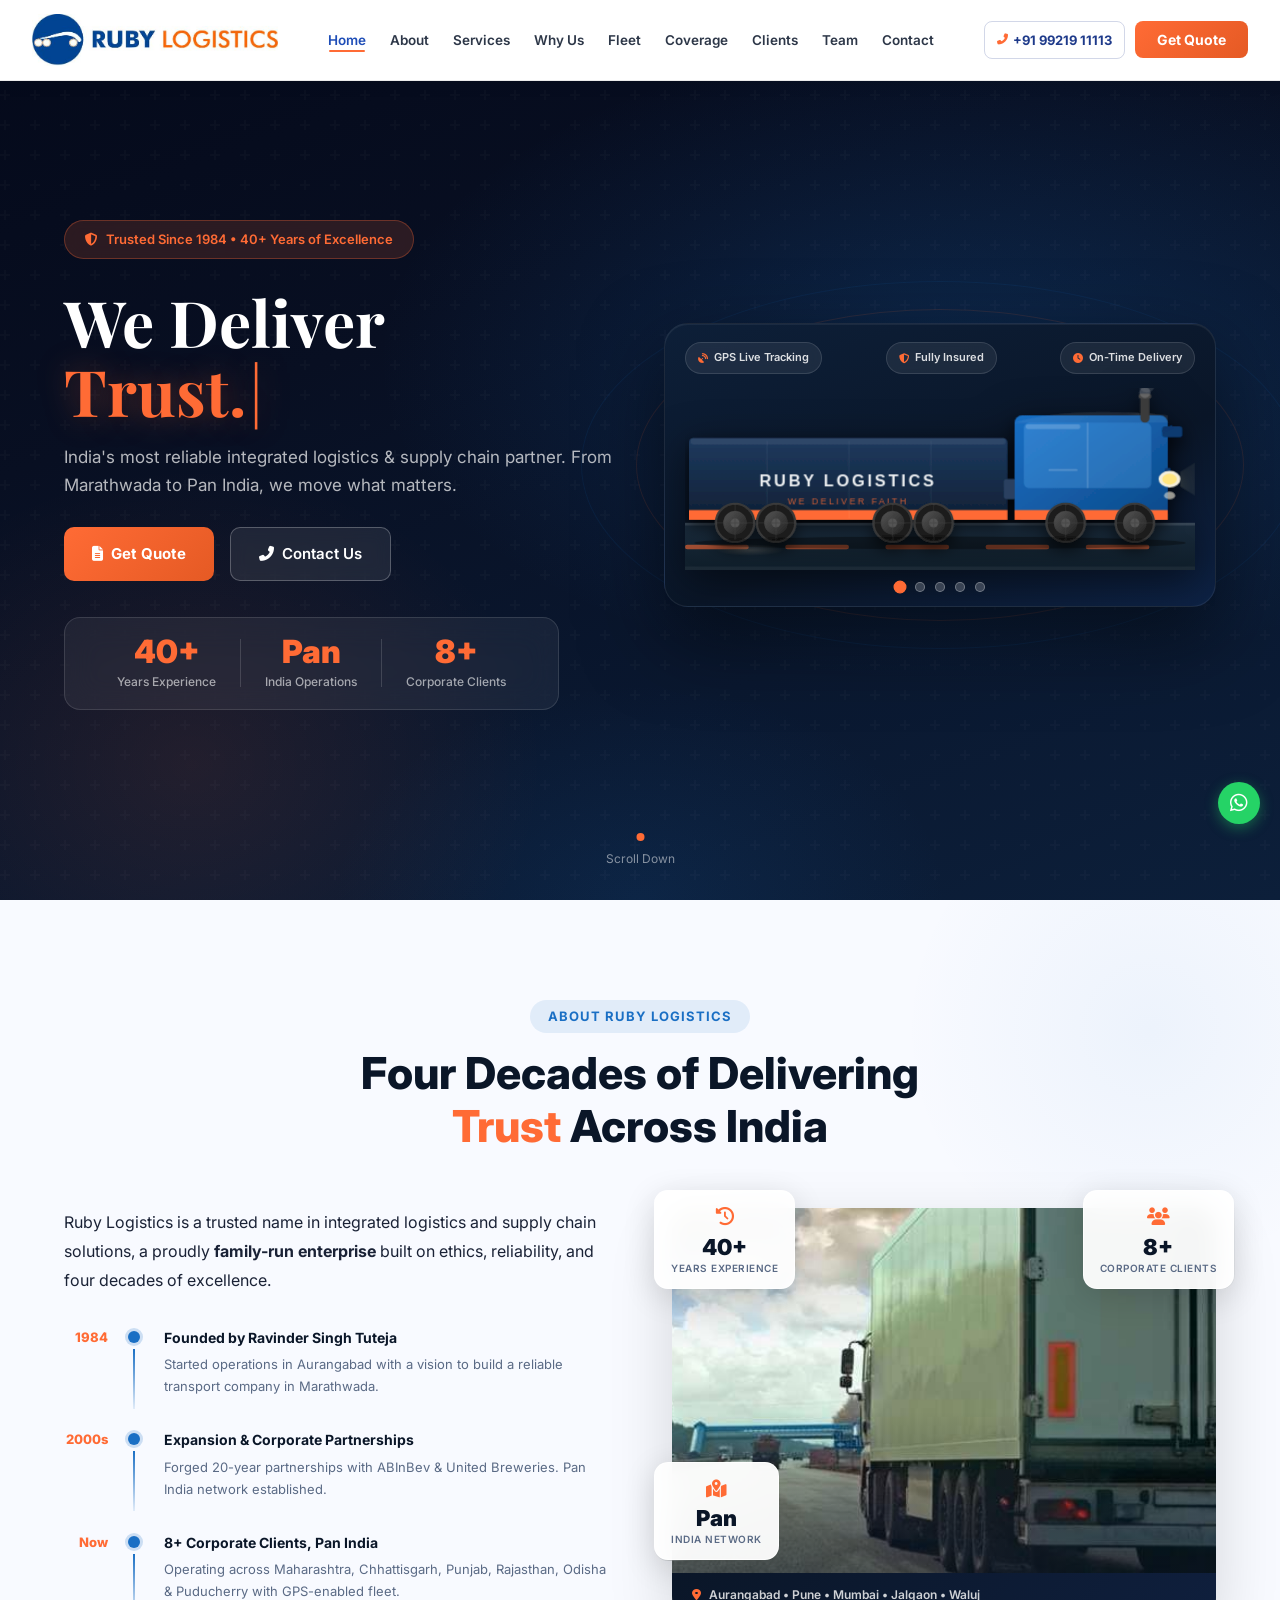
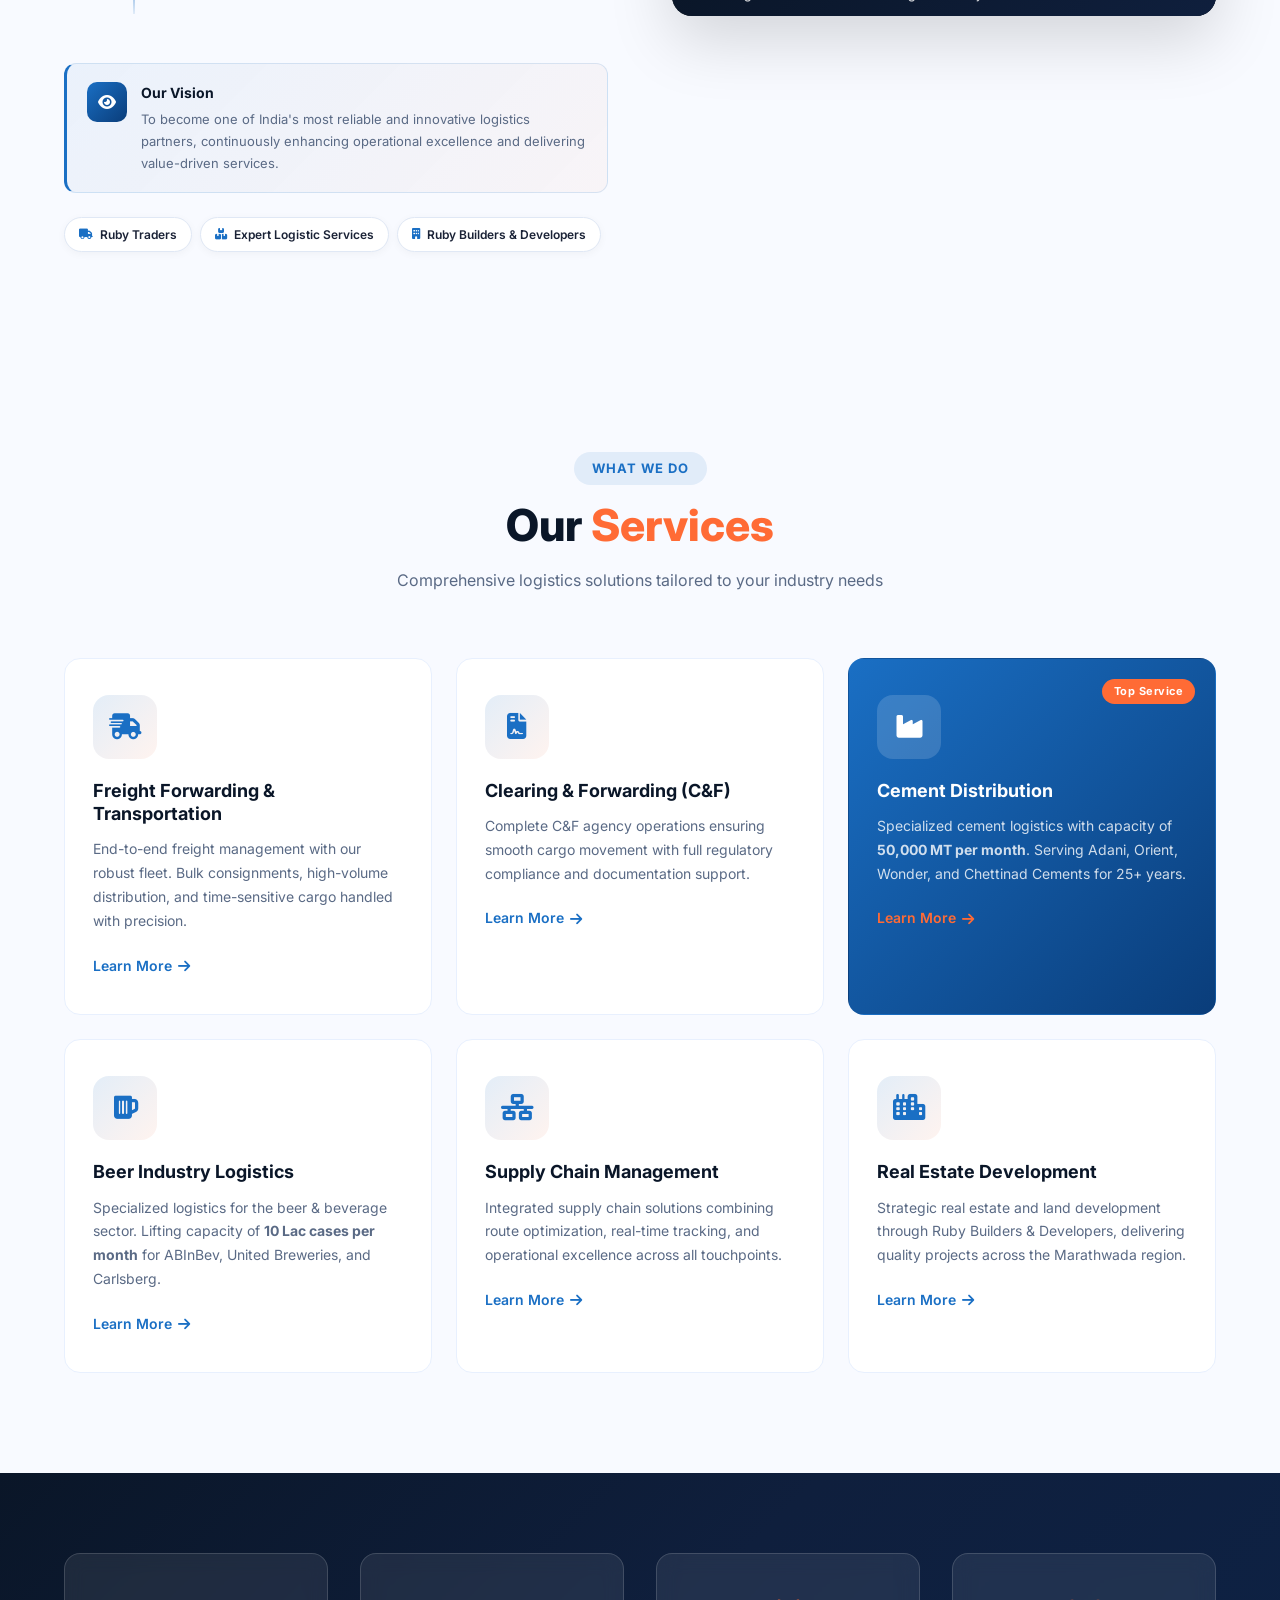
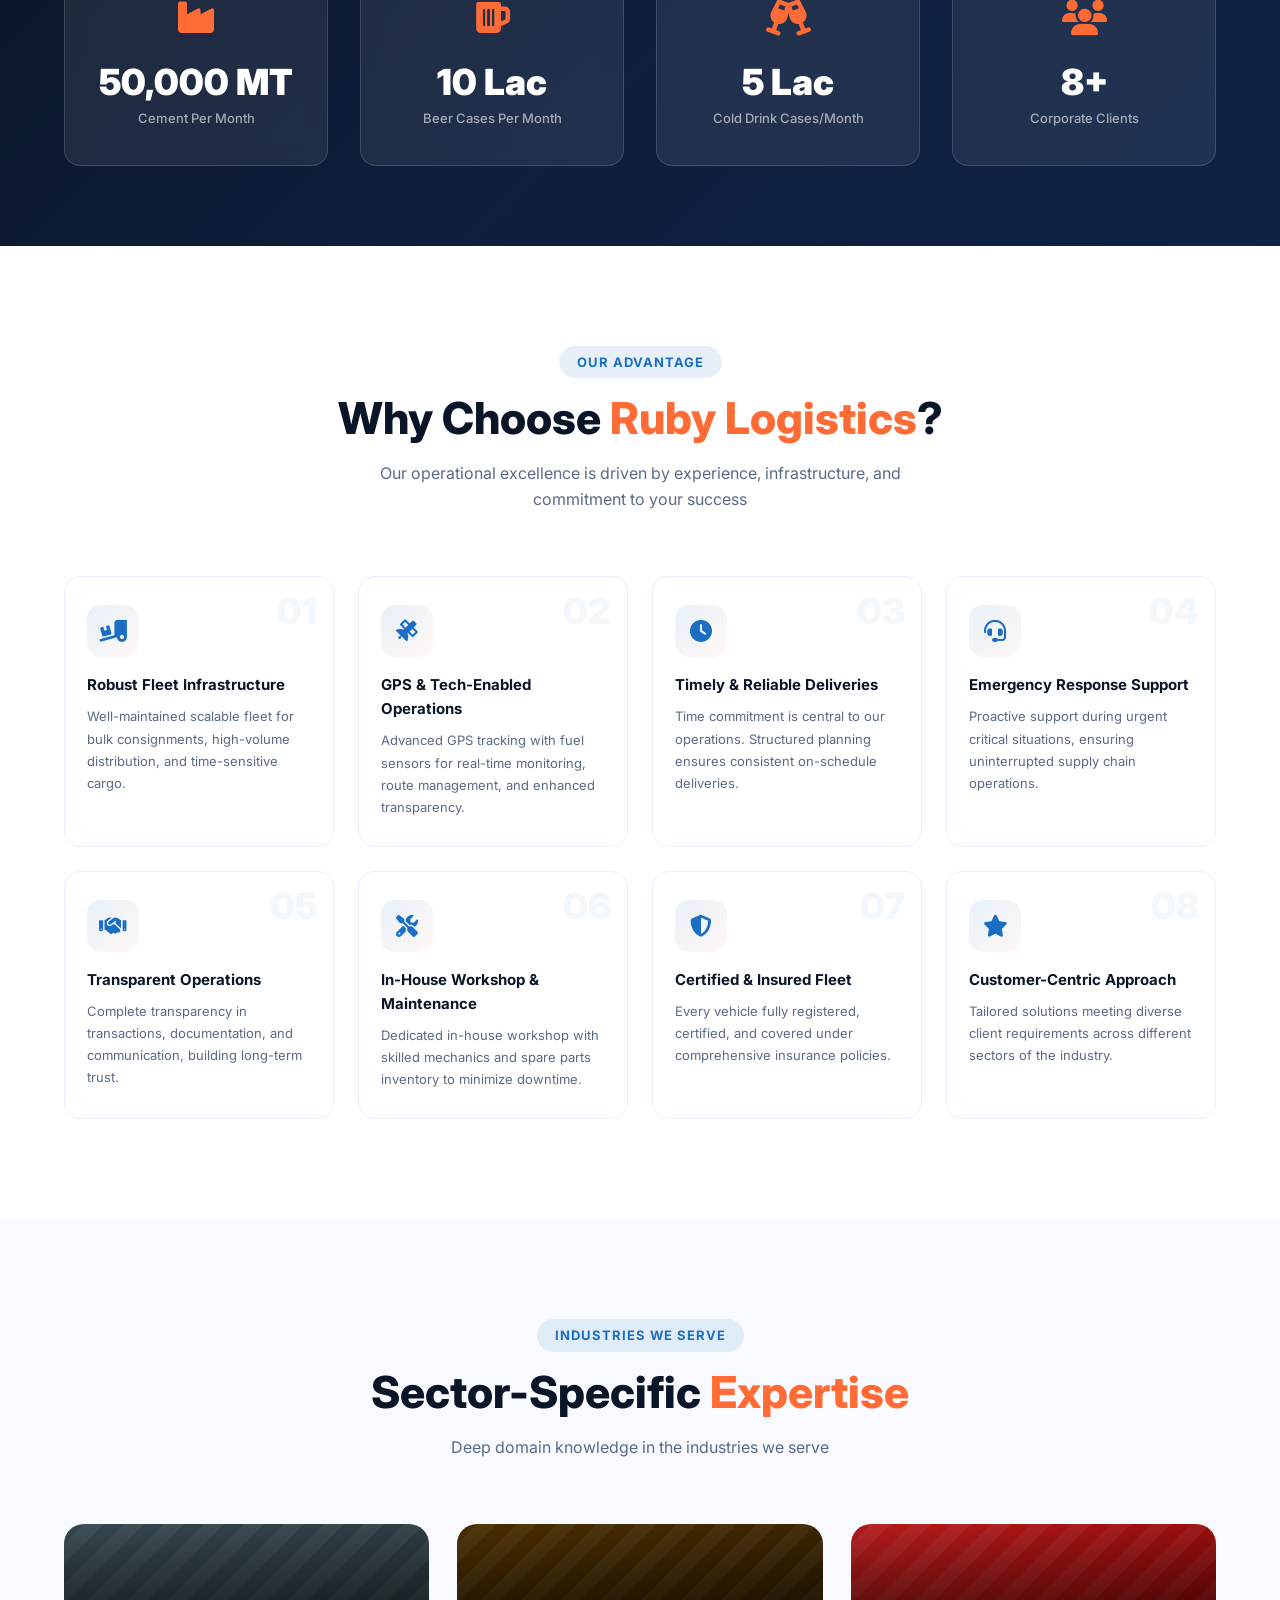
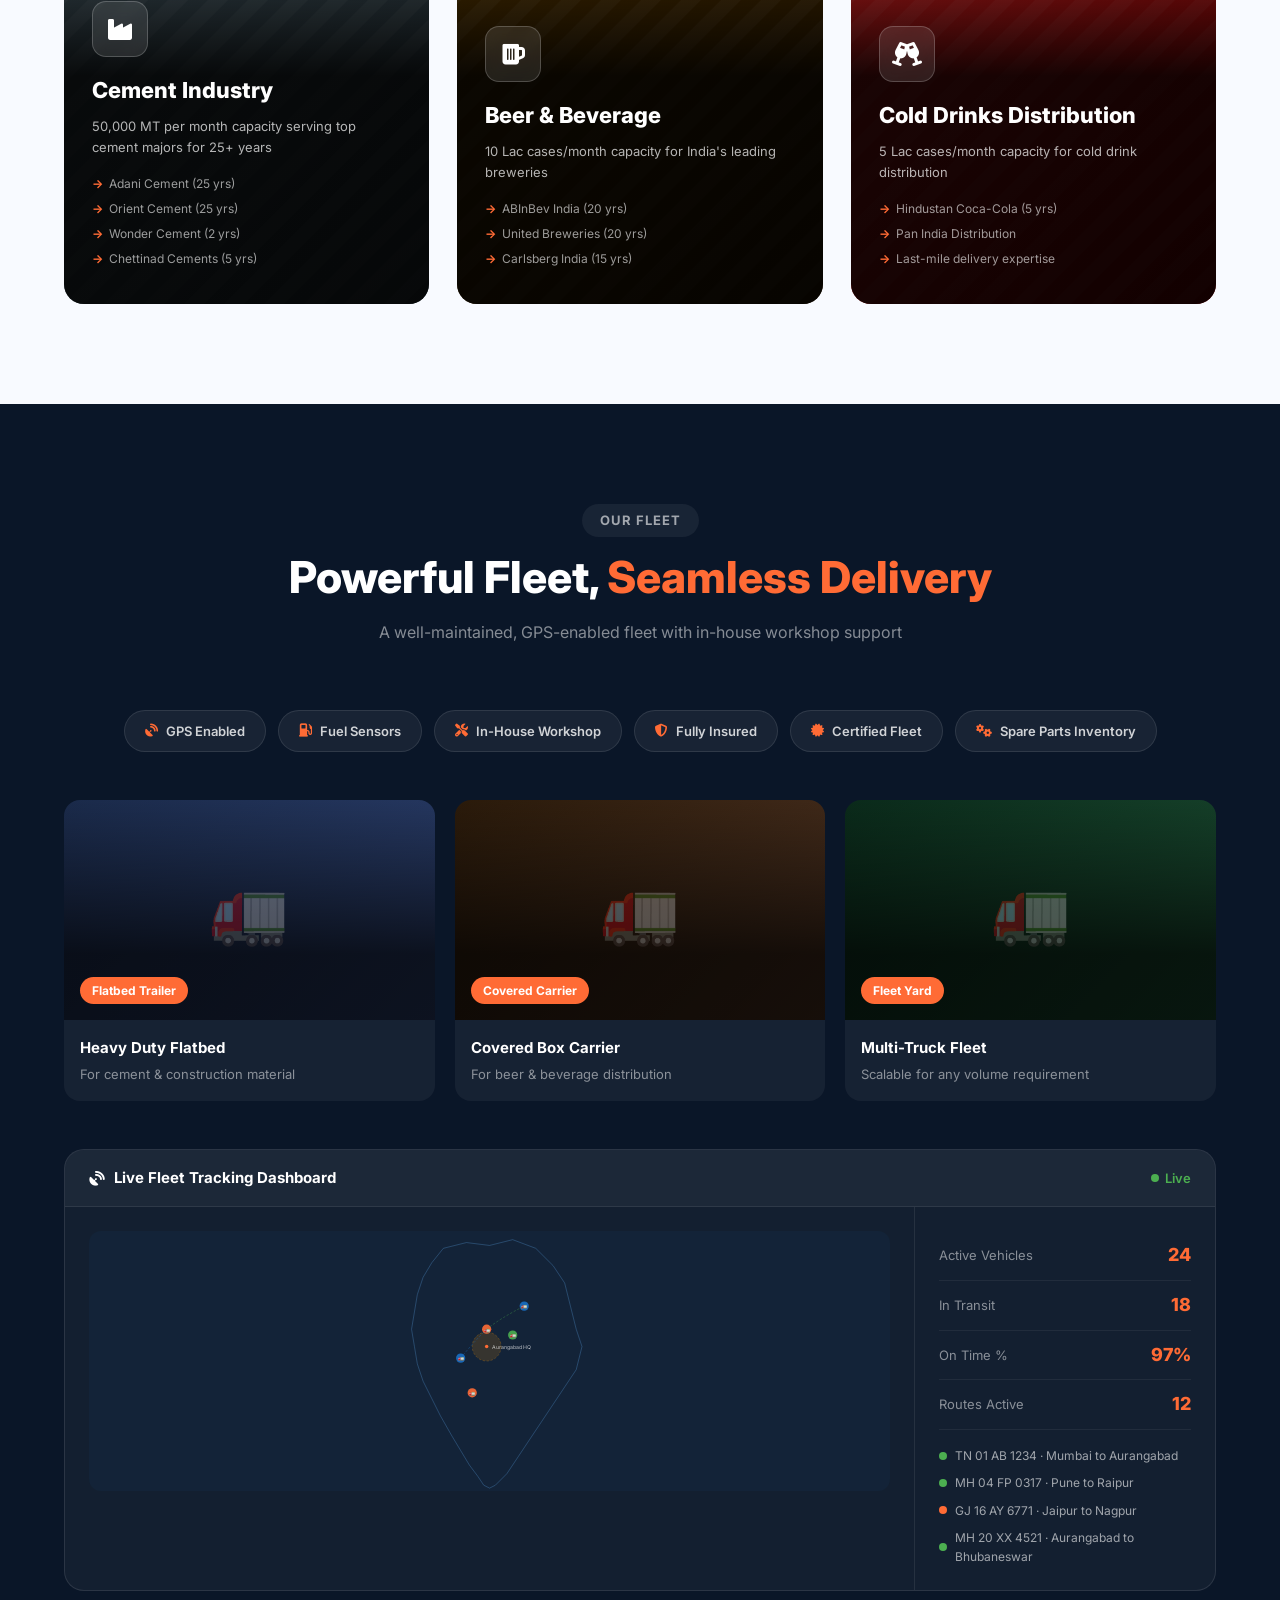
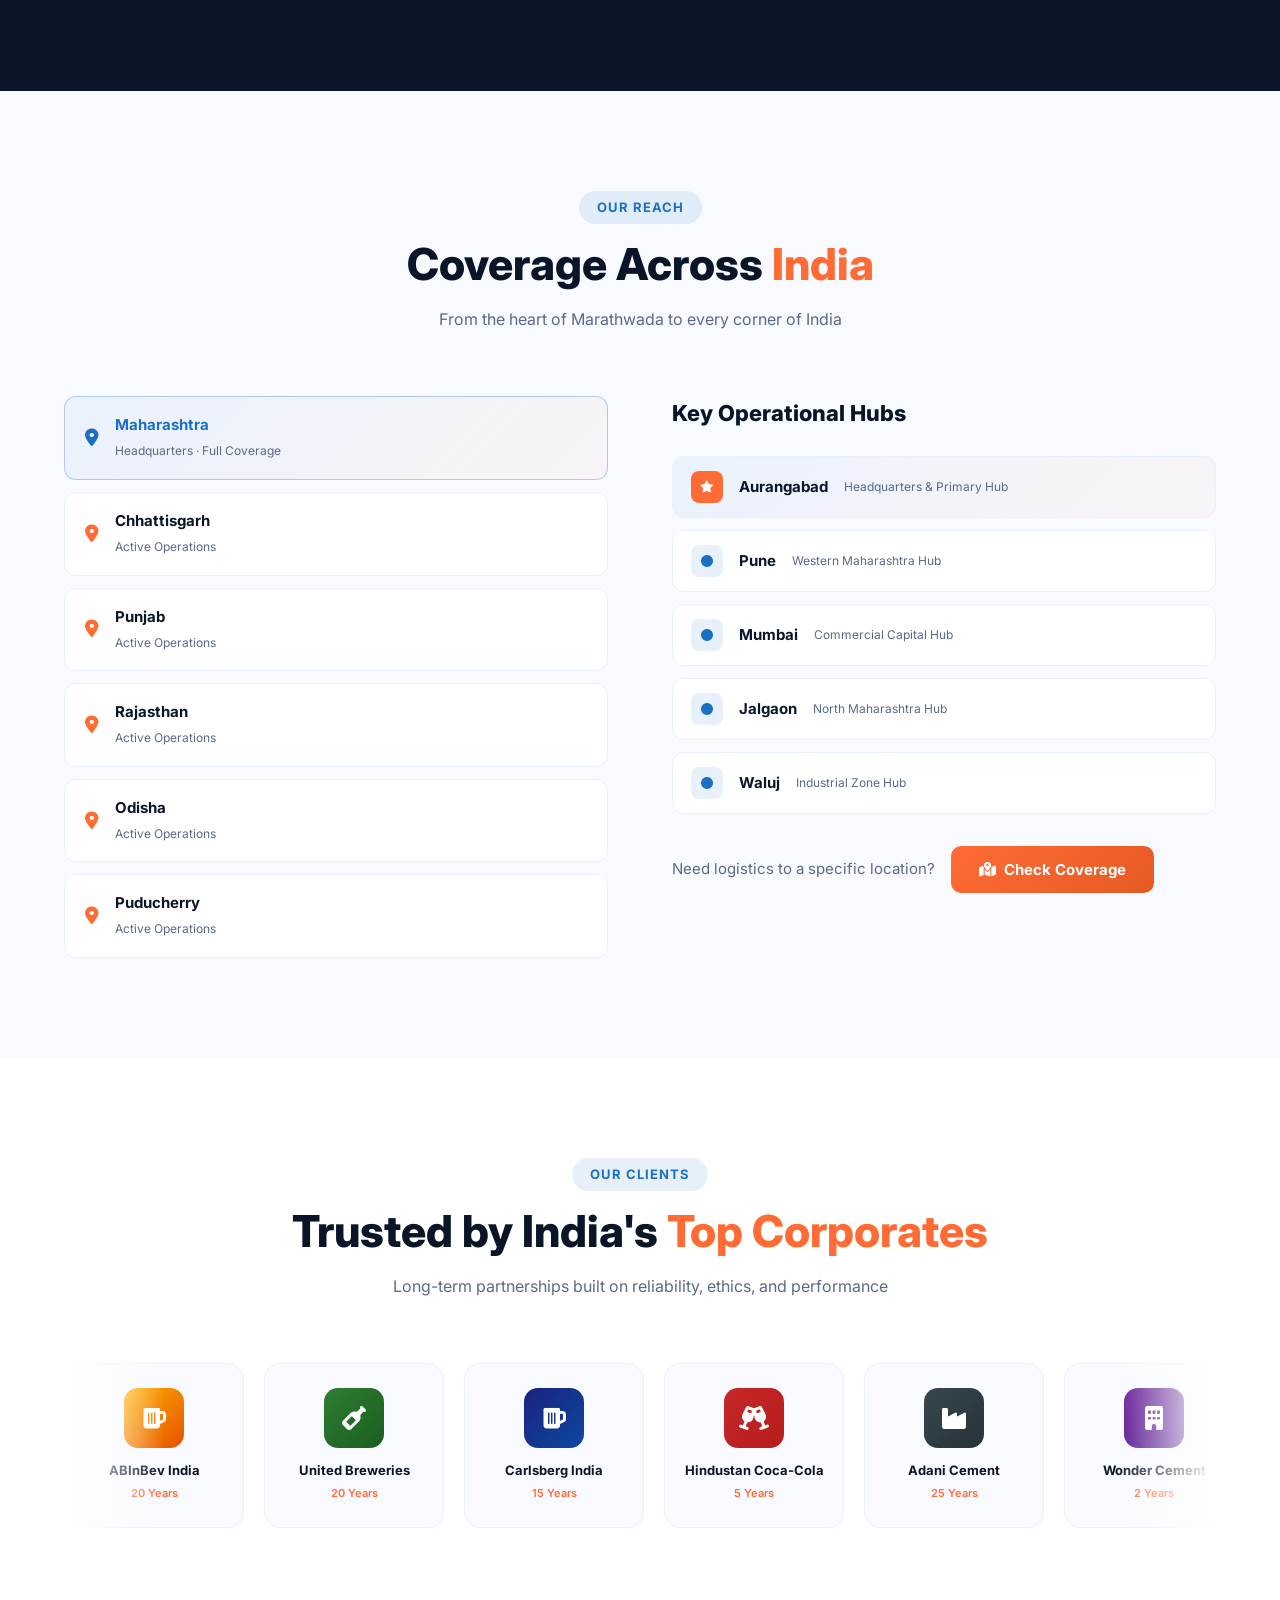
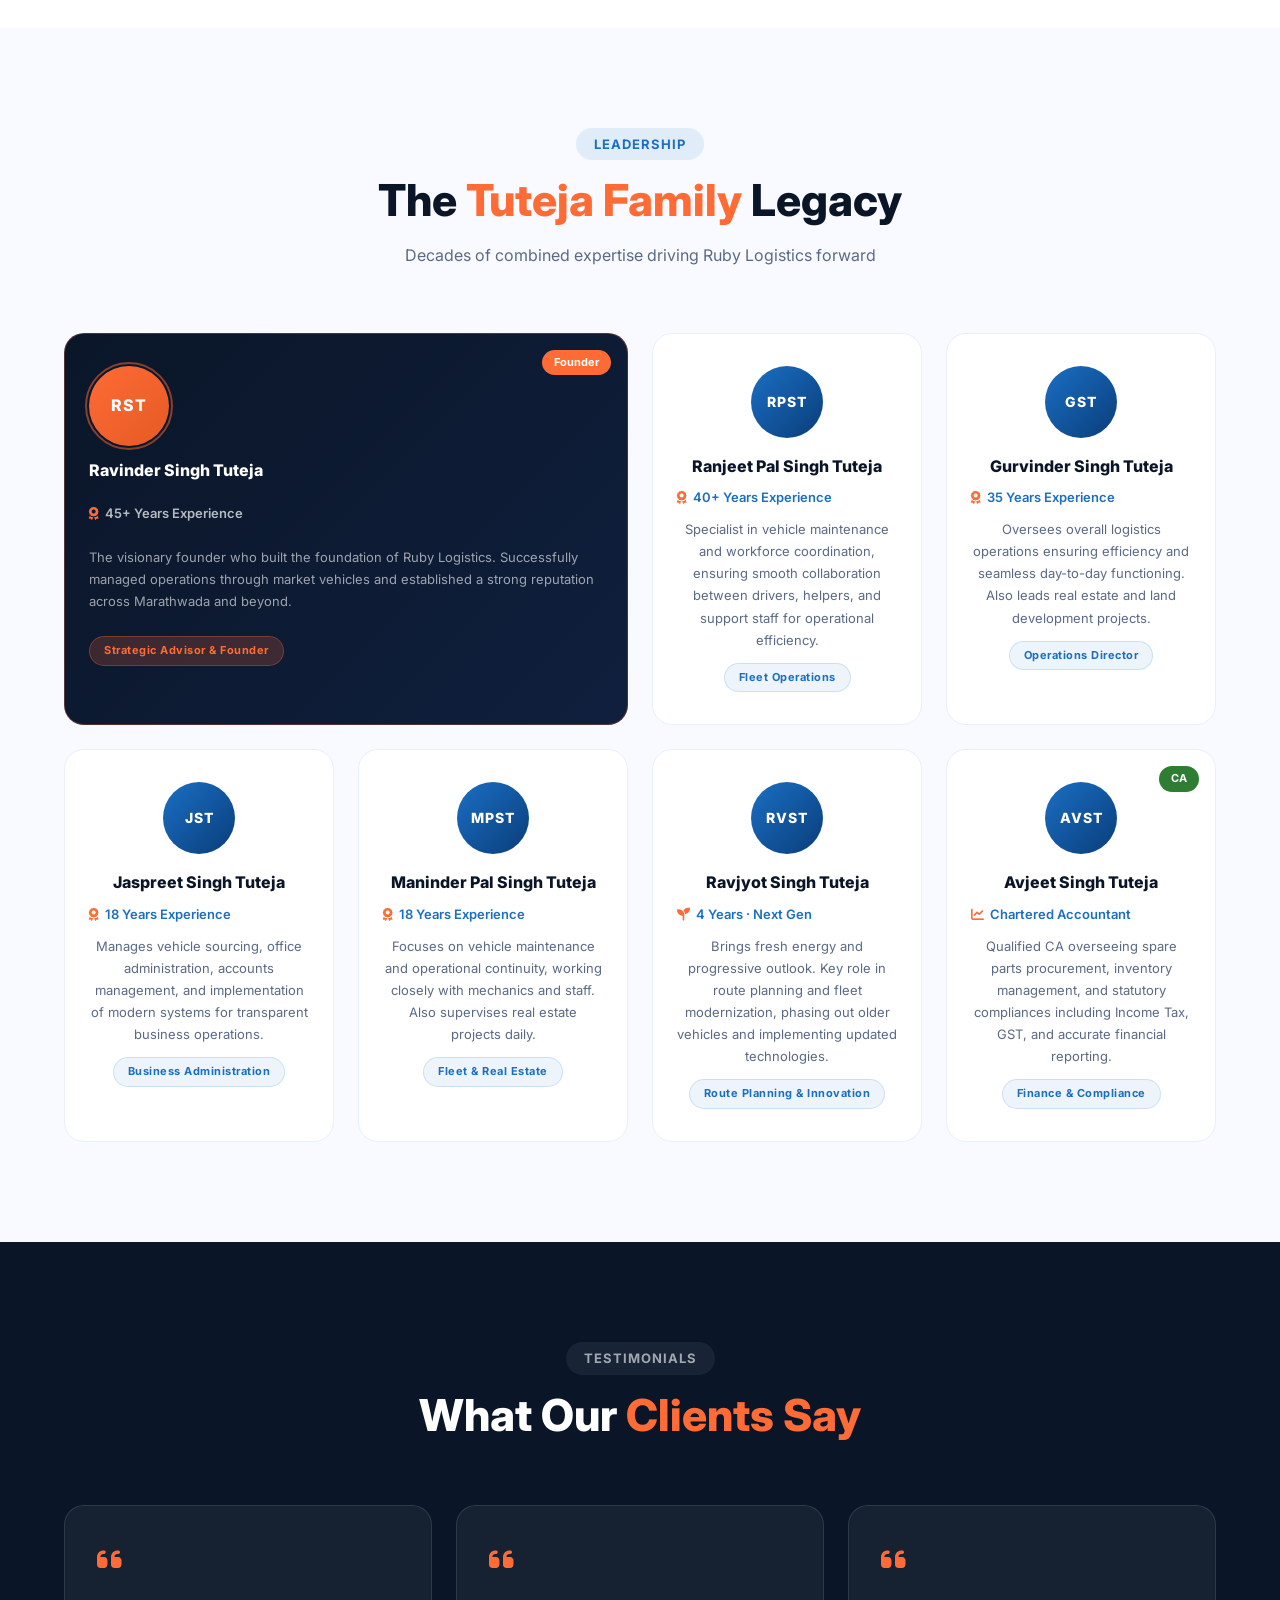
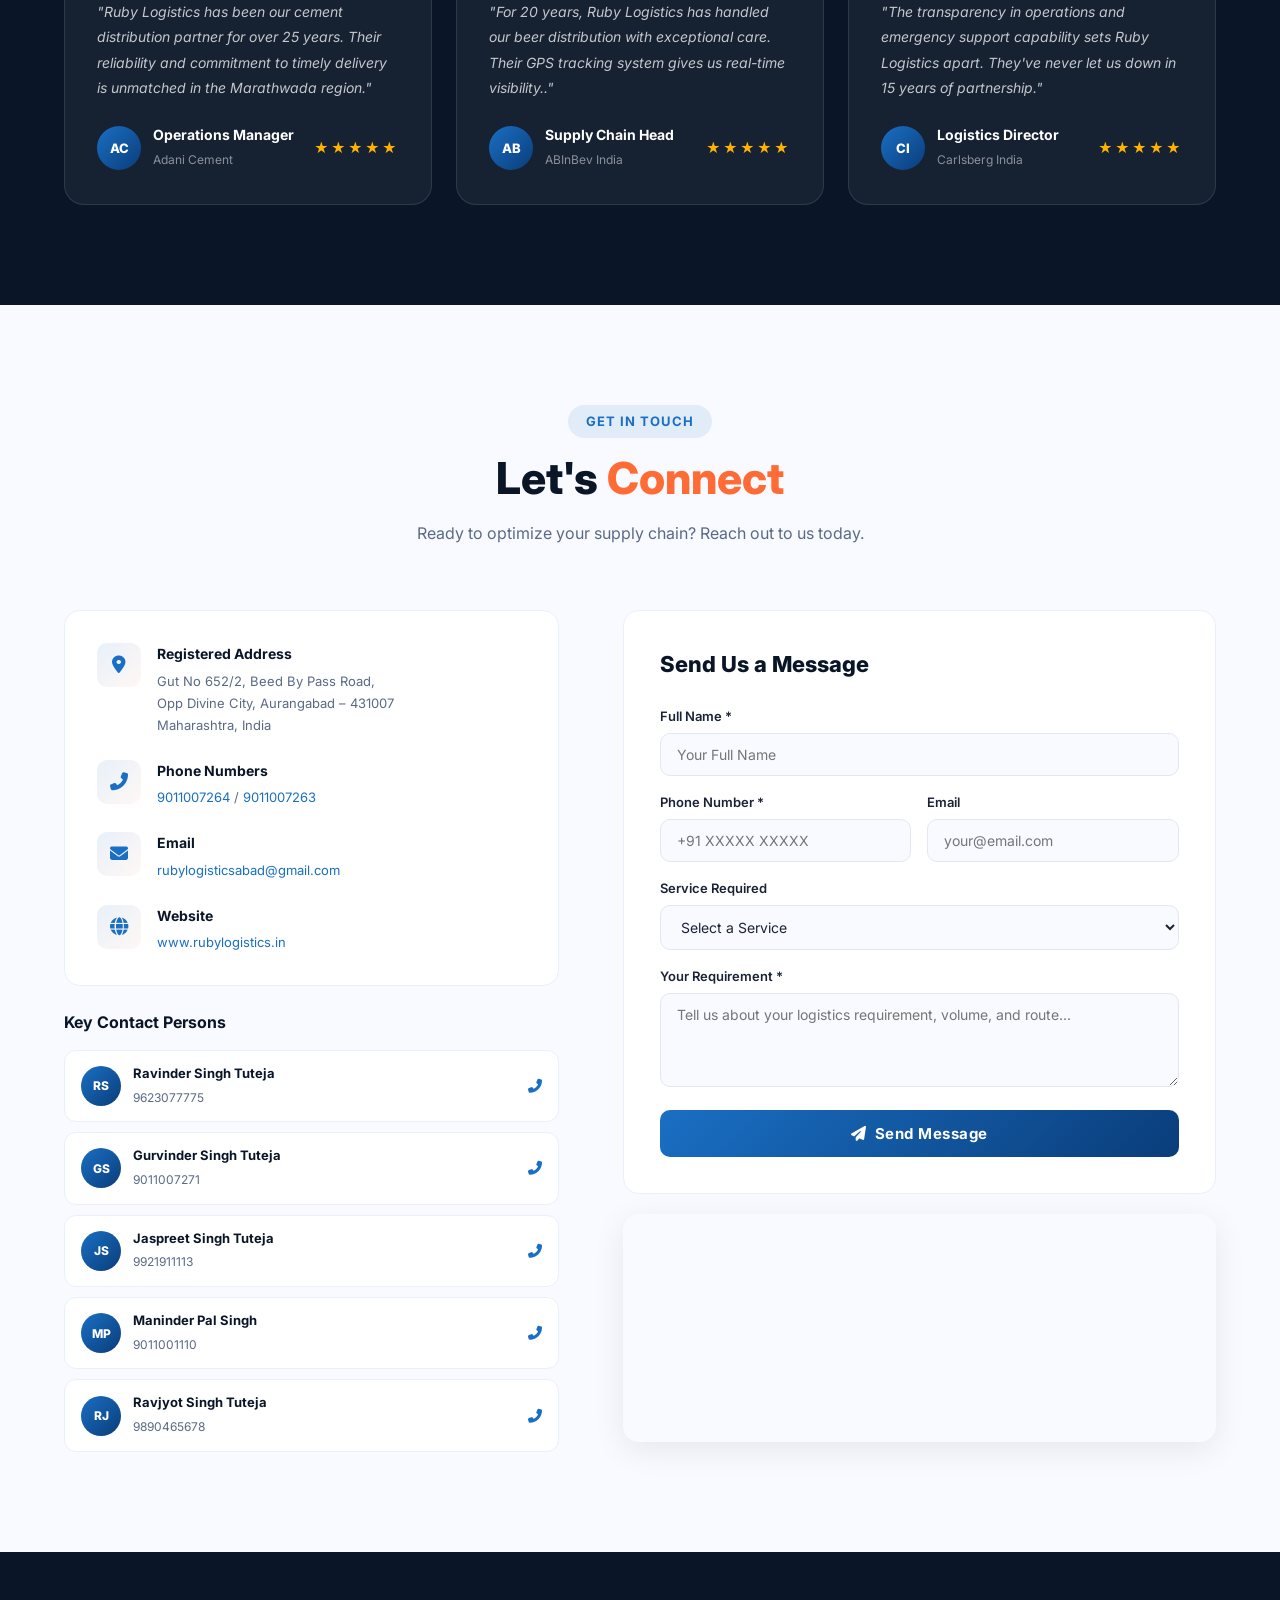
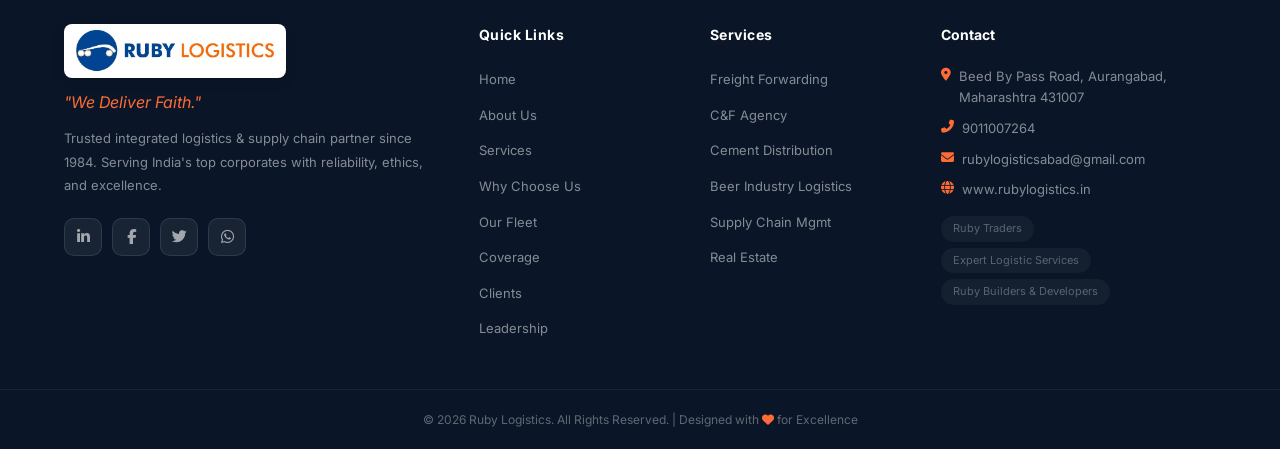
==== website/index.html @ 4917789a "first commit" ====
<!DOCTYPE html>
<html lang="en">
<head>
  <meta charset="UTF-8" />
  <meta name="viewport" content="width=device-width, initial-scale=1.0" />
  <meta name="description" content="Ruby Logistics - Trusted logistics and supply chain company with 40+ years experience. Pan India operations covering Maharashtra, Chhattisgarh, Punjab, Rajasthan, Odisha and Puducherry." />
  <meta name="keywords" content="Ruby Logistics, transport, logistics, Aurangabad, freight forwarding, cement distribution, beer logistics, supply chain" />
  <title>Ruby Logistics | We Deliver Faith</title>
  <link rel="preconnect" href="https://fonts.googleapis.com" />
  <link rel="preconnect" href="https://fonts.gstatic.com" crossorigin />
  <link href="https://fonts.googleapis.com/css2?family=Inter:wght@300;400;500;600;700;800;900&family=Playfair+Display:wght@700;800;900&display=swap" rel="stylesheet" />
  <link rel="stylesheet" href="https://cdnjs.cloudflare.com/ajax/libs/font-awesome/6.5.0/css/all.min.css" />
  <link rel="stylesheet" href="css/style.css" />
</head>
<body>

  <!-- Preloader -->
  <div id="preloader">
    <div class="preloader-inner">

      <!-- Logo -->
      <div class="pre-logo-wrap">
        <img src="images/logo_0.jpeg" alt="Ruby Logistics" class="pre-logo"/>
      </div>

      <!-- Tagline -->
      <p class="pre-tagline">— We Deliver Faith —</p>

      <!-- Road + Truck animation -->
      <div class="pre-road-wrap">
        <!-- Road -->
        <div class="pre-road">
          <div class="pre-dashes">
            <span></span><span></span><span></span><span></span><span></span>
            <span></span><span></span><span></span><span></span><span></span>
          </div>
        </div>

        <!-- Truck SVG driving across -->
        <svg class="pre-truck" viewBox="0 0 220 60" xmlns="http://www.w3.org/2000/svg">
          <defs>
            <linearGradient id="pt" x1="0" y1="0" x2="0" y2="1">
              <stop offset="0%" stop-color="#1e3d6e"/>
              <stop offset="100%" stop-color="#0f2035"/>
            </linearGradient>
            <linearGradient id="pc" x1="0" y1="0" x2="1" y2="1">
              <stop offset="0%" stop-color="#1a6fc4"/>
              <stop offset="100%" stop-color="#0d4a8a"/>
            </linearGradient>
          </defs>
          <!-- Trailer -->
          <rect x="0" y="8" width="138" height="38" rx="3" fill="url(#pt)"/>
          <rect x="0" y="38" width="138" height="5" rx="0" fill="#FF6B35"/>
          <rect x="2" y="8" width="134" height="4" rx="2" fill="rgba(255,255,255,0.06)"/>
          <text x="69" y="29" font-family="Arial,sans-serif" font-size="8" font-weight="800" fill="rgba(255,255,255,0.85)" text-anchor="middle" letter-spacing="1.5">RUBY LOGISTICS</text>
          <text x="69" y="39" font-family="Arial,sans-serif" font-size="5" fill="rgba(255,107,53,0.9)" text-anchor="middle" letter-spacing="1">WE DELIVER FAITH</text>
          <!-- Cab -->
          <rect x="140" y="2" width="72" height="44" rx="5" fill="url(#pc)"/>
          <rect x="145" y="6" width="60" height="30" rx="3" fill="rgba(100,181,246,0.25)"/>
          <rect x="147" y="8" width="25" height="3" rx="1" fill="rgba(255,255,255,0.15)"/>
          <rect x="140" y="40" width="72" height="6" rx="0" fill="#FF6B35"/>
          <!-- Exhaust -->
          <rect x="198" y="0" width="5" height="10" rx="2" fill="#444"/>
          <circle class="ps1" cx="200" cy="0" r="3" fill="rgba(200,200,200,0.2)"/>
          <circle class="ps2" cx="201" cy="-5" r="4" fill="rgba(180,180,180,0.15)"/>
          <!-- Headlight -->
          <ellipse cx="211" cy="30" rx="6" ry="5" fill="#fff8e1" opacity="0.9"/>
          <ellipse cx="211" cy="30" rx="4" ry="3" fill="#FFE57F"/>
          <!-- Wheels -->
          <circle cx="24"  cy="48" r="10" fill="#1a1a1a" stroke="#444" stroke-width="1.5"/>
          <circle cx="24"  cy="48" r="5"  fill="#2e2e2e"/><circle cx="24"  cy="48" r="2" fill="#555"/>
          <circle cx="58"  cy="48" r="10" fill="#1a1a1a" stroke="#444" stroke-width="1.5"/>
          <circle cx="58"  cy="48" r="5"  fill="#2e2e2e"/><circle cx="58"  cy="48" r="2" fill="#555"/>
          <circle cx="160" cy="48" r="10" fill="#1a1a1a" stroke="#444" stroke-width="1.5"/>
          <circle cx="160" cy="48" r="5"  fill="#2e2e2e"/><circle cx="160" cy="48" r="2" fill="#555"/>
          <circle cx="196" cy="48" r="10" fill="#1a1a1a" stroke="#444" stroke-width="1.5"/>
          <circle cx="196" cy="48" r="5"  fill="#2e2e2e"/><circle cx="196" cy="48" r="2" fill="#555"/>
          <!-- Shadow -->
          <ellipse cx="110" cy="59" rx="105" ry="4" fill="rgba(0,0,0,0.3)"/>
        </svg>
      </div>

      <!-- Progress bar -->
      <div class="pre-bar"><div class="pre-fill"></div></div>
      <p class="pre-percent">Loading…</p>

    </div>
  </div>

  <!-- Quote Modal -->
  <div id="quoteModal" class="modal-overlay" role="dialog" aria-modal="true" aria-label="Request a Quote">
    <div class="modal-box">
      <button class="modal-close" id="closeModal" aria-label="Close">&times;</button>
      <div class="modal-header">
        <div class="modal-icon"><i class="fas fa-file-invoice"></i></div>
        <h3>Request a Quote</h3>
        <p>Get a customized logistics solution in 24 hours</p>
      </div>
      <form class="modal-form" id="quoteForm">
        <div class="form-row">
          <div class="form-group">
            <label>Full Name *</label>
            <input type="text" placeholder="Your Name" required />
          </div>
          <div class="form-group">
            <label>Phone Number *</label>
            <input type="tel" placeholder="+91 XXXXX XXXXX" required />
          </div>
        </div>
        <div class="form-group">
          <label>Email Address</label>
          <input type="email" placeholder="your@email.com" />
        </div>
        <div class="form-group">
          <label>Service Required *</label>
          <select required>
            <option value="">Select Service</option>
            <option>Freight Forwarding & Transportation</option>
            <option>Clearing & Forwarding (C&F)</option>
            <option>Cement Distribution</option>
            <option>Beer Industry Logistics</option>
            <option>Supply Chain Management</option>
            <option>Real Estate Development</option>
          </select>
        </div>
        <div class="form-group">
          <label>Your Requirement</label>
          <textarea placeholder="Describe your logistics requirement..." rows="3"></textarea>
        </div>
        <button type="submit" class="btn-submit">
          <i class="fas fa-paper-plane"></i> Send Request
        </button>
      </form>
    </div>
  </div>

  <!-- Navigation -->
  <nav id="navbar">
    <div class="nav-container">
      <a href="#home" class="nav-logo">
        <img src="images/logo_0.jpeg" alt="Ruby Logistics" class="nav-logo-img-real"/>
      </a>

      <ul class="nav-links" id="navLinks">
        <li><a href="#home" class="nav-link active">Home</a></li>
        <li><a href="#about" class="nav-link">About</a></li>
        <li><a href="#services" class="nav-link">Services</a></li>
        <li><a href="#strengths" class="nav-link">Why Us</a></li>
        <li><a href="#fleet" class="nav-link">Fleet</a></li>
        <li><a href="#coverage" class="nav-link">Coverage</a></li>
        <li><a href="#clients" class="nav-link">Clients</a></li>
        <li><a href="#team" class="nav-link">Team</a></li>
        <li><a href="#contact" class="nav-link">Contact</a></li>
      </ul>

      <div class="nav-actions">
        <a href="tel:9921911113" class="nav-phone"><i class="fas fa-phone-alt"></i> +91 99219 11113</a>
        <button class="btn-quote-nav" id="openModalNav">Get Quote</button>
        <button class="hamburger" id="hamburger" aria-label="Menu">
          <span></span><span></span><span></span>
        </button>
      </div>
    </div>
  </nav>

  <!-- Mobile Menu -->
  <div class="mobile-menu" id="mobileMenu">
    <div class="mobile-menu-inner">
      <ul>
        <li><a href="#home" class="mob-link">Home</a></li>
        <li><a href="#about" class="mob-link">About</a></li>
        <li><a href="#services" class="mob-link">Services</a></li>
        <li><a href="#strengths" class="mob-link">Why Us</a></li>
        <li><a href="#fleet" class="mob-link">Fleet</a></li>
        <li><a href="#coverage" class="mob-link">Coverage</a></li>
        <li><a href="#clients" class="mob-link">Clients</a></li>
        <li><a href="#team" class="mob-link">Team</a></li>
        <li><a href="#contact" class="mob-link">Contact</a></li>
      </ul>
      <button class="btn-quote-mob" id="openModalMob">Get a Quote</button>
    </div>
  </div>

  <!-- ==================== HERO ==================== -->
  <section id="home" class="hero">
    <div class="hero-bg">
      <div class="hero-overlay"></div>
      <div class="hero-particles" id="particles"></div>
    </div>

    <div class="hero-inner container">
      <!-- LEFT: Text Content -->
      <div class="hero-content">
        <div class="hero-badge animate-fade-up" data-delay="0">
          <i class="fas fa-shield-alt"></i> Trusted Since 1984 &bull; 40+ Years of Excellence
        </div>
        <h1 class="hero-title animate-fade-up" data-delay="100">
          <span class="title-we">We Deliver</span>
          <span class="title-faith">Faith.</span>
        </h1>
        <p class="hero-sub animate-fade-up" data-delay="250">
          India's most reliable integrated logistics & supply chain partner. From Marathwada to Pan India, we move what matters.
        </p>
        <div class="hero-ctas animate-fade-up" data-delay="400">
          <button class="btn-primary" id="openModalHero">
            <i class="fas fa-file-alt"></i> Get Quote
          </button>
          <a href="#contact" class="btn-secondary">
            <i class="fas fa-phone-alt"></i> Contact Us
          </a>
        </div>

        <!-- Stats Row -->
        <div class="hero-stats animate-fade-up" data-delay="550">
          <div class="stat-card">
            <div class="stat-number"><span class="counter" data-target="40">0</span>+</div>
            <div class="stat-label">Years Experience</div>
          </div>
          <div class="stat-divider"></div>
          <div class="stat-card">
            <div class="stat-number">Pan</div>
            <div class="stat-label">India Operations</div>
          </div>
          <div class="stat-divider"></div>
          <div class="stat-card">
            <div class="stat-number"><span class="counter" data-target="8">0</span>+</div>
            <div class="stat-label">Corporate Clients</div>
          </div>
        </div>
      </div>

      <!-- RIGHT: Animated Truck Visual -->
      <div class="hero-visual animate-fade-up" data-delay="200">
        <div class="hero-visual-inner">

          <!-- Glowing orbit rings -->
          <div class="visual-ring vr1"></div>
          <div class="visual-ring vr2"></div>

          <!-- Road scene -->
          <div class="road-scene">
            <!-- Top badges row -->
            <div class="badges-row">
              <div class="float-badge fb1">
                <i class="fas fa-satellite-dish"></i>
                <span>GPS Live Tracking</span>
              </div>
              <div class="float-badge fb2">
                <i class="fas fa-shield-alt"></i>
                <span>Fully Insured</span>
              </div>
              <div class="float-badge fb3">
                <i class="fas fa-clock"></i>
                <span>On-Time Delivery</span>
              </div>
            </div>

            <!-- Animated truck SVG scene -->
            <div class="truck-scene">
              <!-- Full scene: road + truck in one SVG for perfect alignment -->
              <svg class="hero-truck-svg" viewBox="0 0 560 200" xmlns="http://www.w3.org/2000/svg">
                <defs>
                  <linearGradient id="trailerGrad" x1="0" y1="0" x2="0" y2="1">
                    <stop offset="0%" stop-color="#1e3a5f"/>
                    <stop offset="100%" stop-color="#0f2035"/>
                  </linearGradient>
                  <linearGradient id="cabGrad" x1="0" y1="0" x2="1" y2="1">
                    <stop offset="0%" stop-color="#1a6fc4"/>
                    <stop offset="100%" stop-color="#0d4a8a"/>
                  </linearGradient>
                  <linearGradient id="roadGrad" x1="0" y1="0" x2="0" y2="1">
                    <stop offset="0%" stop-color="#1a2b3c"/>
                    <stop offset="100%" stop-color="#0f1e2a"/>
                  </linearGradient>
                  <linearGradient id="wheelHubGrad" x1="0" y1="0" x2="1" y2="1">
                    <stop offset="0%" stop-color="#555"/>
                    <stop offset="100%" stop-color="#222"/>
                  </linearGradient>
                  <filter id="truckGlow">
                    <feDropShadow dx="0" dy="8" stdDeviation="8" flood-color="rgba(0,0,0,0.6)"/>
                  </filter>
                  <filter id="headlightGlow">
                    <feGaussianBlur stdDeviation="3" result="blur"/>
                    <feComposite in="SourceGraphic" in2="blur"/>
                  </filter>
                  <clipPath id="roadClip">
                    <rect x="0" y="145" width="560" height="55"/>
                  </clipPath>
                </defs>

                <!-- ===== ROAD ===== -->
                <rect x="0" y="148" width="560" height="52" fill="url(#roadGrad)" rx="0"/>
                <!-- Road top edge highlight -->
                <rect x="0" y="148" width="560" height="3" fill="rgba(255,255,255,0.12)"/>
                <!-- Road center dashes (animated via CSS) -->
                <g class="road-dash-group">
                  <rect x="0"   y="172" width="70" height="5" rx="2.5" fill="rgba(255,107,53,0.6)"/>
                  <rect x="110" y="172" width="70" height="5" rx="2.5" fill="rgba(255,107,53,0.6)"/>
                  <rect x="220" y="172" width="70" height="5" rx="2.5" fill="rgba(255,107,53,0.6)"/>
                  <rect x="330" y="172" width="70" height="5" rx="2.5" fill="rgba(255,107,53,0.6)"/>
                  <rect x="440" y="172" width="70" height="5" rx="2.5" fill="rgba(255,107,53,0.6)"/>
                </g>
                <!-- Road bottom edge -->
                <rect x="0" y="196" width="560" height="4" fill="rgba(255,255,255,0.05)"/>

                <!-- ===== TRUCK (bouncing via CSS) ===== -->
                <g class="truck-body-group" filter="url(#truckGlow)">

                  <!-- TRAILER -->
                  <!-- Main trailer body -->
                  <rect x="4" y="55" width="350" height="90" rx="5" fill="url(#trailerGrad)"/>
                  <!-- Trailer roof highlight strip -->
                  <rect x="6" y="55" width="346" height="7" rx="3" fill="rgba(255,255,255,0.07)"/>
                  <!-- Trailer bottom orange stripe -->
                  <rect x="4" y="134" width="350" height="11" rx="0" fill="#FF6B35"/>
                  <!-- Trailer panel rivet lines -->
                  <line x1="90"  y1="58" x2="90"  y2="143" stroke="rgba(255,255,255,0.05)" stroke-width="1.5"/>
                  <line x1="180" y1="58" x2="180" y2="143" stroke="rgba(255,255,255,0.05)" stroke-width="1.5"/>
                  <line x1="270" y1="58" x2="270" y2="143" stroke="rgba(255,255,255,0.05)" stroke-width="1.5"/>
                  <!-- Trailer front coupler -->
                  <rect x="350" y="100" width="14" height="22" rx="3" fill="#2a4060"/>
                  <!-- Trailer text -->
                  <text x="179" y="108" font-family="Arial,sans-serif" font-size="18" fill="rgba(255,255,255,0.92)" font-weight="800" text-anchor="middle" letter-spacing="3">RUBY LOGISTICS</text>
                  <text x="179" y="128" font-family="Arial,sans-serif" font-size="10" fill="rgba(255,107,53,0.8)" text-anchor="middle" letter-spacing="2.5">WE DELIVER FAITH</text>

                  <!-- CAB -->
                  <rect x="362" y="30" width="168" height="115" rx="8" fill="url(#cabGrad)"/>
                  <!-- Cab roof curve -->
                  <path d="M362 38 Q420 20 530 30 L530 38 Z" fill="rgba(255,255,255,0.06)"/>
                  <!-- Windshield -->
                  <rect x="372" y="38" width="140" height="72" rx="6" fill="rgba(100,181,246,0.28)"/>
                  <!-- Windshield A-pillar division -->
                  <line x1="442" y1="38" x2="442" y2="110" stroke="rgba(255,255,255,0.15)" stroke-width="2"/>
                  <!-- Windshield glare top -->
                  <rect x="374" y="40" width="60" height="5" rx="2" fill="rgba(255,255,255,0.18)"/>
                  <!-- Cab orange bottom stripe -->
                  <rect x="362" y="134" width="168" height="11" rx="0" fill="#FF6B35"/>
                  <!-- Cab door handle line -->
                  <line x1="400" y1="90" x2="430" y2="90" stroke="rgba(255,255,255,0.2)" stroke-width="2" stroke-linecap="round"/>
                  <!-- Side mirror -->
                  <rect x="524" y="42" width="22" height="12" rx="3" fill="#0d3a70"/>
                  <line x1="524" y1="48" x2="535" y2="42" stroke="#0d3a70" stroke-width="3"/>
                  <!-- Exhaust stack -->
                  <rect x="500" y="8" width="10" height="30" rx="5" fill="#3a3a3a"/>
                  <rect x="498" y="6" width="14" height="6" rx="3" fill="#444"/>
                  <!-- Exhaust smoke -->
                  <circle class="smoke s1" cx="505" cy="5" r="6" fill="rgba(200,200,200,0.25)"/>
                  <circle class="smoke s2" cx="507" cy="-4" r="9" fill="rgba(180,180,180,0.15)"/>
                  <circle class="smoke s3" cx="503" cy="-14" r="12" fill="rgba(160,160,160,0.1)"/>
                  <!-- Headlight housing -->
                  <rect x="527" y="88" width="6" height="18" rx="1" fill="#0d3a70"/>
                  <!-- Headlight -->
                  <ellipse cx="532" cy="100" rx="12" ry="9" fill="#fff8e1" opacity="0.95"/>
                  <ellipse cx="532" cy="100" rx="8" ry="6" fill="#FFE57F"/>
                  <!-- Headlight beam -->
                  <polygon points="544,92 560,82 560,118 544,108" fill="rgba(255,248,200,0.06)"/>
                  <!-- Fog light -->
                  <ellipse cx="532" cy="118" rx="6" ry="4" fill="#fff8e1" opacity="0.5"/>

                  <!-- WHEELS -->
                  <!-- Rear trailer dual axle -->
                  <circle cx="55"  cy="148" r="21" fill="#1a1a1a" stroke="#3a3a3a" stroke-width="2.5"/>
                  <circle cx="55"  cy="148" r="13" fill="url(#wheelHubGrad)"/>
                  <circle cx="55"  cy="148" r="5"  fill="#555"/>
                  <line x1="55" y1="127" x2="55" y2="169" stroke="#444" stroke-width="1.5" opacity="0.4"/>
                  <line x1="34" y1="148" x2="76" y2="148" stroke="#444" stroke-width="1.5" opacity="0.4"/>

                  <circle cx="100" cy="148" r="21" fill="#1a1a1a" stroke="#3a3a3a" stroke-width="2.5"/>
                  <circle cx="100" cy="148" r="13" fill="url(#wheelHubGrad)"/>
                  <circle cx="100" cy="148" r="5"  fill="#555"/>
                  <line x1="100" y1="127" x2="100" y2="169" stroke="#444" stroke-width="1.5" opacity="0.4"/>
                  <line x1="79"  y1="148" x2="121" y2="148" stroke="#444" stroke-width="1.5" opacity="0.4"/>

                  <!-- Mid trailer axle -->
                  <circle cx="228" cy="148" r="21" fill="#1a1a1a" stroke="#3a3a3a" stroke-width="2.5"/>
                  <circle cx="228" cy="148" r="13" fill="url(#wheelHubGrad)"/>
                  <circle cx="228" cy="148" r="5"  fill="#555"/>
                  <line x1="228" y1="127" x2="228" y2="169" stroke="#444" stroke-width="1.5" opacity="0.4"/>
                  <line x1="207" y1="148" x2="249" y2="148" stroke="#444" stroke-width="1.5" opacity="0.4"/>

                  <circle cx="273" cy="148" r="21" fill="#1a1a1a" stroke="#3a3a3a" stroke-width="2.5"/>
                  <circle cx="273" cy="148" r="13" fill="url(#wheelHubGrad)"/>
                  <circle cx="273" cy="148" r="5"  fill="#555"/>
                  <line x1="273" y1="127" x2="273" y2="169" stroke="#444" stroke-width="1.5" opacity="0.4"/>
                  <line x1="252" y1="148" x2="294" y2="148" stroke="#444" stroke-width="1.5" opacity="0.4"/>

                  <!-- Cab steer axle -->
                  <circle cx="418" cy="148" r="21" fill="#1a1a1a" stroke="#3a3a3a" stroke-width="2.5"/>
                  <circle cx="418" cy="148" r="13" fill="url(#wheelHubGrad)"/>
                  <circle cx="418" cy="148" r="5"  fill="#555"/>
                  <line x1="418" y1="127" x2="418" y2="169" stroke="#444" stroke-width="1.5" opacity="0.4"/>
                  <line x1="397" y1="148" x2="439" y2="148" stroke="#444" stroke-width="1.5" opacity="0.4"/>

                  <!-- Cab drive axle -->
                  <circle cx="494" cy="148" r="21" fill="#1a1a1a" stroke="#3a3a3a" stroke-width="2.5"/>
                  <circle cx="494" cy="148" r="13" fill="url(#wheelHubGrad)"/>
                  <circle cx="494" cy="148" r="5"  fill="#555"/>
                  <line x1="494" y1="127" x2="494" y2="169" stroke="#444" stroke-width="1.5" opacity="0.4"/>
                  <line x1="473" y1="148" x2="515" y2="148" stroke="#444" stroke-width="1.5" opacity="0.4"/>

                  <!-- Ground shadow -->
                  <ellipse cx="280" cy="170" rx="270" ry="7" fill="rgba(0,0,0,0.35)"/>
                </g>
              </svg>

              <!-- Wheel dust clouds -->
              <div class="wheel-dust"></div>
            </div>

            <!-- Route indicator dots -->
            <div class="route-dots">
              <span class="rdot active" title="Aurangabad HQ"></span>
              <span class="rdot" title="Pune"></span>
              <span class="rdot" title="Mumbai"></span>
              <span class="rdot" title="Nagpur"></span>
              <span class="rdot" title="Raipur"></span>
            </div>
          </div>

        </div>
      </div>
    </div>

    <!-- Scroll indicator -->
    <a href="#about" class="scroll-indicator">
      <div class="scroll-dot"></div>
      <span>Scroll Down</span>
    </a>
  </section>

  <!-- ==================== ABOUT ==================== -->
  <section id="about" class="section about-section">
    <div class="container">

      <!-- Top: section label + title -->
      <div class="about-top" data-aos="fade-up">
        <div class="section-tag">About Ruby Logistics</div>
        <h2 class="section-title">Four Decades of Delivering <span class="highlight-orange">Trust</span> Across India</h2>
      </div>

      <!-- Main grid: left content + right image stack -->
      <div class="about-grid-new">

        <!-- LEFT: content column -->
        <div class="about-left" data-aos="fade-right">

          <p class="about-lead">Ruby Logistics is a trusted name in integrated logistics and supply chain solutions, a proudly <strong>family-run enterprise</strong> built on ethics, reliability, and four decades of excellence.</p>

          <!-- Key milestones / timeline -->
          <div class="about-timeline">
            <div class="atl-item">
              <div class="atl-year">1984</div>
              <div class="atl-line"><span></span></div>
              <div class="atl-text">
                <strong>Founded by Ravinder Singh Tuteja</strong>
                <p>Started operations in Aurangabad with a vision to build a reliable transport company in Marathwada.</p>
              </div>
            </div>
            <div class="atl-item">
              <div class="atl-year">2000s</div>
              <div class="atl-line"><span></span></div>
              <div class="atl-text">
                <strong>Expansion & Corporate Partnerships</strong>
                <p>Forged 20-year partnerships with ABInBev & United Breweries. Pan India network established.</p>
              </div>
            </div>
            <div class="atl-item">
              <div class="atl-year">Now</div>
              <div class="atl-line"><span></span></div>
              <div class="atl-text">
                <strong>8+ Corporate Clients, Pan India</strong>
                <p>Operating across Maharashtra, Chhattisgarh, Punjab, Rajasthan, Odisha & Puducherry with GPS-enabled fleet.</p>
              </div>
            </div>
          </div>

          <!-- Vision box -->
          <div class="about-vision">
            <div class="vision-icon"><i class="fas fa-eye"></i></div>
            <div>
              <strong>Our Vision</strong>
              <p>To become one of India's most reliable and innovative logistics partners, continuously enhancing operational excellence and delivering value-driven services.</p>
            </div>
          </div>

          <!-- Group entities -->
          <div class="about-entities">
            <div class="entity-badge"><i class="fas fa-truck"></i> Ruby Traders</div>
            <div class="entity-badge"><i class="fas fa-boxes"></i> Expert Logistic Services</div>
            <div class="entity-badge"><i class="fas fa-building"></i> Ruby Builders & Developers</div>
          </div>
        </div>

        <!-- RIGHT: image + floating stat cards -->
        <div class="about-right" data-aos="fade-left">
          <div class="about-img-stack">

            <!-- Main truck photo from brochure -->
            <div class="about-main-img">
              <img src="images/logo_1.jpeg" alt="Ruby Logistics Fleet on highway" loading="lazy" />
              <!-- Dark gradient overlay at bottom -->
              <div class="about-img-overlay"></div>
            </div>

            <!-- Floating stat cards pinned to image -->
            <div class="about-stat-card asc-tl" data-aos="zoom-in" data-aos-delay="200">
              <div class="asc-icon"><i class="fas fa-history"></i></div>
              <div class="asc-val">40+</div>
              <div class="asc-label">Years Experience</div>
            </div>

            <div class="about-stat-card asc-tr" data-aos="zoom-in" data-aos-delay="350">
              <div class="asc-icon"><i class="fas fa-users"></i></div>
              <div class="asc-val">8+</div>
              <div class="asc-label">Corporate Clients</div>
            </div>

            <div class="about-stat-card asc-bl" data-aos="zoom-in" data-aos-delay="500">
              <div class="asc-icon"><i class="fas fa-map-marked-alt"></i></div>
              <div class="asc-val">Pan</div>
              <div class="asc-label">India Network</div>
            </div>

            <!-- Operating cities strip -->
            <div class="about-cities-strip">
              <i class="fas fa-map-marker-alt"></i>
              <span>Aurangabad &bull; Pune &bull; Mumbai &bull; Jalgaon &bull; Waluj</span>
            </div>
          </div>
        </div>

      </div>
    </div>
  </section>

  <!-- ==================== SERVICES ==================== -->
  <section id="services" class="section services-section">
    <div class="container">
      <div class="section-header" data-aos="fade-up">
        <div class="section-tag">What We Do</div>
        <h2 class="section-title">Our <span class="highlight-orange">Services</span></h2>
        <p class="section-sub">Comprehensive logistics solutions tailored to your industry needs</p>
      </div>

      <div class="services-grid">
        <div class="service-card" data-aos="fade-up" data-aos-delay="0">
          <div class="service-icon-wrap">
            <div class="service-icon-bg"></div>
            <i class="fas fa-shipping-fast service-icon"></i>
          </div>
          <h3>Freight Forwarding & Transportation</h3>
          <p>End-to-end freight management with our robust fleet. Bulk consignments, high-volume distribution, and time-sensitive cargo handled with precision.</p>
          <a href="#contact" class="service-link">Learn More <i class="fas fa-arrow-right"></i></a>
        </div>

        <div class="service-card" data-aos="fade-up" data-aos-delay="100">
          <div class="service-icon-wrap">
            <div class="service-icon-bg"></div>
            <i class="fas fa-file-contract service-icon"></i>
          </div>
          <h3>Clearing & Forwarding (C&F)</h3>
          <p>Complete C&F agency operations ensuring smooth cargo movement with full regulatory compliance and documentation support.</p>
          <a href="#contact" class="service-link">Learn More <i class="fas fa-arrow-right"></i></a>
        </div>

        <div class="service-card featured" data-aos="fade-up" data-aos-delay="200">
          <div class="service-badge">Top Service</div>
          <div class="service-icon-wrap">
            <div class="service-icon-bg"></div>
            <i class="fas fa-industry service-icon"></i>
          </div>
          <h3>Cement Distribution</h3>
          <p>Specialized cement logistics with capacity of <strong>50,000 MT per month</strong>. Serving Adani, Orient, Wonder, and Chettinad Cements for 25+ years.</p>
          <a href="#contact" class="service-link">Learn More <i class="fas fa-arrow-right"></i></a>
        </div>

        <div class="service-card" data-aos="fade-up" data-aos-delay="300">
          <div class="service-icon-wrap">
            <div class="service-icon-bg"></div>
            <i class="fas fa-beer service-icon"></i>
          </div>
          <h3>Beer Industry Logistics</h3>
          <p>Specialized logistics for the beer & beverage sector. Lifting capacity of <strong>10 Lac cases per month</strong> for ABInBev, United Breweries, and Carlsberg.</p>
          <a href="#contact" class="service-link">Learn More <i class="fas fa-arrow-right"></i></a>
        </div>

        <div class="service-card" data-aos="fade-up" data-aos-delay="400">
          <div class="service-icon-wrap">
            <div class="service-icon-bg"></div>
            <i class="fas fa-network-wired service-icon"></i>
          </div>
          <h3>Supply Chain Management</h3>
          <p>Integrated supply chain solutions combining route optimization, real-time tracking, and operational excellence across all touchpoints.</p>
          <a href="#contact" class="service-link">Learn More <i class="fas fa-arrow-right"></i></a>
        </div>

        <div class="service-card" data-aos="fade-up" data-aos-delay="500">
          <div class="service-icon-wrap">
            <div class="service-icon-bg"></div>
            <i class="fas fa-city service-icon"></i>
          </div>
          <h3>Real Estate Development</h3>
          <p>Strategic real estate and land development through Ruby Builders & Developers, delivering quality projects across the Marathwada region.</p>
          <a href="#contact" class="service-link">Learn More <i class="fas fa-arrow-right"></i></a>
        </div>
      </div>
    </div>
  </section>

  <!-- ==================== TURNOVER STATS ==================== -->
  <section class="turnover-section">
    <div class="container">
      <div class="turnover-grid">
        <div class="turnover-card" data-aos="zoom-in" data-aos-delay="0">
          <div class="t-icon"><i class="fas fa-industry"></i></div>
          <div class="t-value"><span class="counter2" data-target="50000">0</span> MT</div>
          <div class="t-label">Cement Per Month</div>
        </div>
        <div class="turnover-card" data-aos="zoom-in" data-aos-delay="100">
          <div class="t-icon"><i class="fas fa-beer"></i></div>
          <div class="t-value"><span class="counter2" data-target="10">0</span> Lac</div>
          <div class="t-label">Beer Cases Per Month</div>
        </div>
        <div class="turnover-card" data-aos="zoom-in" data-aos-delay="200">
          <div class="t-icon"><i class="fas fa-glass-cheers"></i></div>
          <div class="t-value"><span class="counter2" data-target="5">0</span> Lac</div>
          <div class="t-label">Cold Drink Cases/Month</div>
        </div>
        <div class="turnover-card" data-aos="zoom-in" data-aos-delay="300">
          <div class="t-icon"><i class="fas fa-users"></i></div>
          <div class="t-value"><span class="counter2" data-target="8">0</span>+</div>
          <div class="t-label">Corporate Clients</div>
        </div>
      </div>
    </div>
  </section>

  <!-- ==================== STRENGTHS ==================== -->
  <section id="strengths" class="section strengths-section">
    <div class="container">
      <div class="section-header" data-aos="fade-up">
        <div class="section-tag">Our Advantage</div>
        <h2 class="section-title">Why Choose <span class="highlight-orange">Ruby Logistics</span>?</h2>
        <p class="section-sub">Our operational excellence is driven by experience, infrastructure, and commitment to your success</p>
      </div>

      <div class="strengths-grid">
        <div class="strength-item" data-aos="fade-up" data-aos-delay="0">
          <div class="strength-num">01</div>
          <div class="strength-icon"><i class="fas fa-truck-loading"></i></div>
          <h4>Robust Fleet Infrastructure</h4>
          <p>Well-maintained scalable fleet for bulk consignments, high-volume distribution, and time-sensitive cargo.</p>
        </div>
        <div class="strength-item" data-aos="fade-up" data-aos-delay="80">
          <div class="strength-num">02</div>
          <div class="strength-icon"><i class="fas fa-satellite"></i></div>
          <h4>GPS & Tech-Enabled Operations</h4>
          <p>Advanced GPS tracking with fuel sensors for real-time monitoring, route management, and enhanced transparency.</p>
        </div>
        <div class="strength-item" data-aos="fade-up" data-aos-delay="160">
          <div class="strength-num">03</div>
          <div class="strength-icon"><i class="fas fa-clock"></i></div>
          <h4>Timely & Reliable Deliveries</h4>
          <p>Time commitment is central to our operations. Structured planning ensures consistent on-schedule deliveries.</p>
        </div>
        <div class="strength-item" data-aos="fade-up" data-aos-delay="240">
          <div class="strength-num">04</div>
          <div class="strength-icon"><i class="fas fa-headset"></i></div>
          <h4>Emergency Response Support</h4>
          <p>Proactive support during urgent critical situations, ensuring uninterrupted supply chain operations.</p>
        </div>
        <div class="strength-item" data-aos="fade-up" data-aos-delay="320">
          <div class="strength-num">05</div>
          <div class="strength-icon"><i class="fas fa-handshake"></i></div>
          <h4>Transparent Operations</h4>
          <p>Complete transparency in transactions, documentation, and communication, building long-term trust.</p>
        </div>
        <div class="strength-item" data-aos="fade-up" data-aos-delay="400">
          <div class="strength-num">06</div>
          <div class="strength-icon"><i class="fas fa-tools"></i></div>
          <h4>In-House Workshop & Maintenance</h4>
          <p>Dedicated in-house workshop with skilled mechanics and spare parts inventory to minimize downtime.</p>
        </div>
        <div class="strength-item" data-aos="fade-up" data-aos-delay="480">
          <div class="strength-num">07</div>
          <div class="strength-icon"><i class="fas fa-shield-alt"></i></div>
          <h4>Certified & Insured Fleet</h4>
          <p>Every vehicle fully registered, certified, and covered under comprehensive insurance policies.</p>
        </div>
        <div class="strength-item" data-aos="fade-up" data-aos-delay="560">
          <div class="strength-num">08</div>
          <div class="strength-icon"><i class="fas fa-star"></i></div>
          <h4>Customer-Centric Approach</h4>
          <p>Tailored solutions meeting diverse client requirements across different sectors of the industry.</p>
        </div>
      </div>
    </div>
  </section>

  <!-- ==================== INDUSTRIES ==================== -->
  <section class="section industries-section">
    <div class="container">
      <div class="section-header" data-aos="fade-up">
        <div class="section-tag">Industries We Serve</div>
        <h2 class="section-title">Sector-Specific <span class="highlight-orange">Expertise</span></h2>
        <p class="section-sub">Deep domain knowledge in the industries we serve</p>
      </div>

      <div class="industries-grid">
        <div class="industry-card" data-aos="flip-left" data-aos-delay="0">
          <div class="industry-bg industry-cement"></div>
          <div class="industry-content">
            <div class="industry-icon"><i class="fas fa-industry"></i></div>
            <h3>Cement Industry</h3>
            <p>50,000 MT per month capacity serving top cement majors for 25+ years</p>
            <ul class="industry-clients">
              <li>Adani Cement (25 yrs)</li>
              <li>Orient Cement (25 yrs)</li>
              <li>Wonder Cement (2 yrs)</li>
              <li>Chettinad Cements (5 yrs)</li>
            </ul>
          </div>
        </div>

        <div class="industry-card" data-aos="flip-left" data-aos-delay="150">
          <div class="industry-bg industry-beer"></div>
          <div class="industry-content">
            <div class="industry-icon"><i class="fas fa-beer"></i></div>
            <h3>Beer & Beverage</h3>
            <p>10 Lac cases/month capacity for India's leading breweries</p>
            <ul class="industry-clients">
              <li>ABInBev India (20 yrs)</li>
              <li>United Breweries (20 yrs)</li>
              <li>Carlsberg India (15 yrs)</li>
            </ul>
          </div>
        </div>

        <div class="industry-card" data-aos="flip-left" data-aos-delay="300">
          <div class="industry-bg industry-drinks"></div>
          <div class="industry-content">
            <div class="industry-icon"><i class="fas fa-glass-cheers"></i></div>
            <h3>Cold Drinks Distribution</h3>
            <p>5 Lac cases/month capacity for cold drink distribution</p>
            <ul class="industry-clients">
              <li>Hindustan Coca-Cola (5 yrs)</li>
              <li>Pan India Distribution</li>
              <li>Last-mile delivery expertise</li>
            </ul>
          </div>
        </div>
      </div>
    </div>
  </section>

  <!-- ==================== FLEET ==================== -->
  <section id="fleet" class="section fleet-section">
    <div class="container">
      <div class="section-header" data-aos="fade-up">
        <div class="section-tag">Our Fleet</div>
        <h2 class="section-title">Powerful Fleet, <span class="highlight-orange">Seamless Delivery</span></h2>
        <p class="section-sub">A well-maintained, GPS-enabled fleet with in-house workshop support</p>
      </div>

      <div class="fleet-features" data-aos="fade-up">
        <div class="fleet-feature">
          <i class="fas fa-satellite-dish"></i>
          <span>GPS Enabled</span>
        </div>
        <div class="fleet-feature">
          <i class="fas fa-gas-pump"></i>
          <span>Fuel Sensors</span>
        </div>
        <div class="fleet-feature">
          <i class="fas fa-tools"></i>
          <span>In-House Workshop</span>
        </div>
        <div class="fleet-feature">
          <i class="fas fa-shield-alt"></i>
          <span>Fully Insured</span>
        </div>
        <div class="fleet-feature">
          <i class="fas fa-certificate"></i>
          <span>Certified Fleet</span>
        </div>
        <div class="fleet-feature">
          <i class="fas fa-cogs"></i>
          <span>Spare Parts Inventory</span>
        </div>
      </div>

      <div class="fleet-gallery">
        <div class="fleet-card" data-aos="fade-up" data-aos-delay="0">
          <div class="fleet-img fleet-img-1">
            <div class="fleet-overlay">
              <div class="fleet-tag">Flatbed Trailer</div>
            </div>
          </div>
          <div class="fleet-card-info">
            <h4>Heavy Duty Flatbed</h4>
            <p>For cement & construction material</p>
          </div>
        </div>
        <div class="fleet-card" data-aos="fade-up" data-aos-delay="150">
          <div class="fleet-img fleet-img-2">
            <div class="fleet-overlay">
              <div class="fleet-tag">Covered Carrier</div>
            </div>
          </div>
          <div class="fleet-card-info">
            <h4>Covered Box Carrier</h4>
            <p>For beer & beverage distribution</p>
          </div>
        </div>
        <div class="fleet-card" data-aos="fade-up" data-aos-delay="300">
          <div class="fleet-img fleet-img-3">
            <div class="fleet-overlay">
              <div class="fleet-tag">Fleet Yard</div>
            </div>
          </div>
          <div class="fleet-card-info">
            <h4>Multi-Truck Fleet</h4>
            <p>Scalable for any volume requirement</p>
          </div>
        </div>
      </div>

      <!-- GPS Tracking Mock -->
      <div class="tracking-mock" data-aos="fade-up">
        <div class="tracking-header">
          <div class="tracking-title">
            <i class="fas fa-satellite-dish pulse-icon"></i>
            <span>Live Fleet Tracking Dashboard</span>
          </div>
          <div class="tracking-status">
            <span class="status-dot"></span> Live
          </div>
        </div>
        <div class="tracking-body">
          <div class="track-map">
            <div class="map-bg">
              <!-- SVG India Map outline simplified -->
              <svg viewBox="0 0 400 450" class="india-map-svg" xmlns="http://www.w3.org/2000/svg">
                <path d="M120,30 L160,20 L200,25 L240,15 L280,30 L310,60 L330,90 L340,130 L350,170 L360,200 L350,240 L330,270 L310,300 L290,330 L270,360 L250,390 L230,420 L210,440 L200,445 L190,440 L180,425 L165,405 L150,380 L135,355 L115,320 L100,290 L85,260 L75,230 L70,200 L65,170 L70,140 L75,110 L85,80 L100,55 Z" fill="none" stroke="rgba(100,180,255,0.3)" stroke-width="1.5"/>
                <!-- States highlight -->
                <circle cx="195" cy="200" r="25" fill="rgba(255,152,0,0.15)" stroke="rgba(255,152,0,0.4)" stroke-width="1" stroke-dasharray="4,3"/>
                <!-- Truck markers -->
                <g class="truck-marker" transform="translate(195,170)">
                  <circle r="8" fill="#FF6B35" opacity="0.9"/>
                  <text y="4" text-anchor="middle" font-size="8" fill="white">🚛</text>
                </g>
                <g class="truck-marker" transform="translate(150,220)">
                  <circle r="8" fill="#1a6fc4" opacity="0.9"/>
                  <text y="4" text-anchor="middle" font-size="8" fill="white">🚛</text>
                </g>
                <g class="truck-marker" transform="translate(240,180)">
                  <circle r="8" fill="#4CAF50" opacity="0.9"/>
                  <text y="4" text-anchor="middle" font-size="8" fill="white">🚛</text>
                </g>
                <g class="truck-marker" transform="translate(170,280)">
                  <circle r="8" fill="#FF6B35" opacity="0.9"/>
                  <text y="4" text-anchor="middle" font-size="8" fill="white">🚛</text>
                </g>
                <g class="truck-marker" transform="translate(260,130)">
                  <circle r="8" fill="#1a6fc4" opacity="0.9"/>
                  <text y="4" text-anchor="middle" font-size="8" fill="white">🚛</text>
                </g>
                <!-- Location pins -->
                <circle cx="195" cy="200" r="3" fill="#FF6B35"/>
                <text x="205" y="205" font-size="9" fill="rgba(255,255,255,0.7)">Aurangabad HQ</text>
                <!-- Route lines -->
                <path d="M195,170 Q220,150 260,130" stroke="#4CAF50" stroke-width="1" stroke-dasharray="4,3" fill="none" opacity="0.6"/>
                <path d="M195,170 Q170,195 150,220" stroke="#1a6fc4" stroke-width="1" stroke-dasharray="4,3" fill="none" opacity="0.6"/>
              </svg>
            </div>
          </div>
          <div class="track-info">
            <div class="track-stat">
              <span class="ts-label">Active Vehicles</span>
              <span class="ts-value">24</span>
            </div>
            <div class="track-stat">
              <span class="ts-label">In Transit</span>
              <span class="ts-value">18</span>
            </div>
            <div class="track-stat">
              <span class="ts-label">On Time %</span>
              <span class="ts-value">97%</span>
            </div>
            <div class="track-stat">
              <span class="ts-label">Routes Active</span>
              <span class="ts-value">12</span>
            </div>
            <div class="track-vehicles">
              <div class="tv-item active">
                <span class="tv-dot"></span>
                <span>TN 01 AB 1234 · Mumbai to Aurangabad</span>
              </div>
              <div class="tv-item active">
                <span class="tv-dot"></span>
                <span>MH 04 FP 0317 · Pune to Raipur</span>
              </div>
              <div class="tv-item transit">
                <span class="tv-dot orange"></span>
                <span>GJ 16 AY 6771 · Jaipur to Nagpur</span>
              </div>
              <div class="tv-item active">
                <span class="tv-dot"></span>
                <span>MH 20 XX 4521 · Aurangabad to Bhubaneswar</span>
              </div>
            </div>
          </div>
        </div>
      </div>
    </div>
  </section>

  <!-- ==================== COVERAGE ==================== -->
  <section id="coverage" class="section coverage-section">
    <div class="container">
      <div class="section-header" data-aos="fade-up">
        <div class="section-tag">Our Reach</div>
        <h2 class="section-title">Coverage Across <span class="highlight-orange">India</span></h2>
        <p class="section-sub">From the heart of Marathwada to every corner of India</p>
      </div>

      <div class="coverage-grid">
        <div class="coverage-map-side" data-aos="fade-right">
          <div class="india-coverage">
            <div class="coverage-state maharashtra" data-aos="zoom-in" data-aos-delay="0">
              <i class="fas fa-map-marker-alt"></i>
              <div>
                <strong>Maharashtra</strong>
                <span>Headquarters · Full Coverage</span>
              </div>
            </div>
            <div class="coverage-state" data-aos="zoom-in" data-aos-delay="100">
              <i class="fas fa-map-marker-alt"></i>
              <div><strong>Chhattisgarh</strong><span>Active Operations</span></div>
            </div>
            <div class="coverage-state" data-aos="zoom-in" data-aos-delay="200">
              <i class="fas fa-map-marker-alt"></i>
              <div><strong>Punjab</strong><span>Active Operations</span></div>
            </div>
            <div class="coverage-state" data-aos="zoom-in" data-aos-delay="300">
              <i class="fas fa-map-marker-alt"></i>
              <div><strong>Rajasthan</strong><span>Active Operations</span></div>
            </div>
            <div class="coverage-state" data-aos="zoom-in" data-aos-delay="400">
              <i class="fas fa-map-marker-alt"></i>
              <div><strong>Odisha</strong><span>Active Operations</span></div>
            </div>
            <div class="coverage-state" data-aos="zoom-in" data-aos-delay="500">
              <i class="fas fa-map-marker-alt"></i>
              <div><strong>Puducherry</strong><span>Active Operations</span></div>
            </div>
          </div>
        </div>

        <div class="coverage-hubs" data-aos="fade-left">
          <h3>Key Operational Hubs</h3>
          <div class="hubs-grid">
            <div class="hub-card main-hub">
              <div class="hub-pin"><i class="fas fa-star"></i></div>
              <strong>Aurangabad</strong>
              <span>Headquarters & Primary Hub</span>
            </div>
            <div class="hub-card">
              <div class="hub-pin"><i class="fas fa-circle"></i></div>
              <strong>Pune</strong>
              <span>Western Maharashtra Hub</span>
            </div>
            <div class="hub-card">
              <div class="hub-pin"><i class="fas fa-circle"></i></div>
              <strong>Mumbai</strong>
              <span>Commercial Capital Hub</span>
            </div>
            <div class="hub-card">
              <div class="hub-pin"><i class="fas fa-circle"></i></div>
              <strong>Jalgaon</strong>
              <span>North Maharashtra Hub</span>
            </div>
            <div class="hub-card">
              <div class="hub-pin"><i class="fas fa-circle"></i></div>
              <strong>Waluj</strong>
              <span>Industrial Zone Hub</span>
            </div>
          </div>

          <div class="coverage-cta">
            <p>Need logistics to a specific location?</p>
            <button class="btn-primary" id="openModalCoverage">
              <i class="fas fa-map-marked-alt"></i> Check Coverage
            </button>
          </div>
        </div>
      </div>
    </div>
  </section>

  <!-- ==================== CLIENTS ==================== -->
  <section id="clients" class="section clients-section">
    <div class="container">
      <div class="section-header" data-aos="fade-up">
        <div class="section-tag">Our Clients</div>
        <h2 class="section-title">Trusted by India's <span class="highlight-orange">Top Corporates</span></h2>
        <p class="section-sub">Long-term partnerships built on reliability, ethics, and performance</p>
      </div>

      <div class="clients-track-wrapper" data-aos="fade-up">
        <div class="clients-track">
          <!-- First set -->
          <div class="client-logo-card">
            <div class="client-icon client-abinbev"><i class="fas fa-beer"></i></div>
            <div class="client-name">ABInBev India</div>
            <div class="client-years">20 Years</div>
          </div>
          <div class="client-logo-card">
            <div class="client-icon client-ub"><i class="fas fa-wine-bottle"></i></div>
            <div class="client-name">United Breweries</div>
            <div class="client-years">20 Years</div>
          </div>
          <div class="client-logo-card">
            <div class="client-icon client-carlsberg"><i class="fas fa-beer"></i></div>
            <div class="client-name">Carlsberg India</div>
            <div class="client-years">15 Years</div>
          </div>
          <div class="client-logo-card">
            <div class="client-icon client-coca"><i class="fas fa-glass-cheers"></i></div>
            <div class="client-name">Hindustan Coca-Cola</div>
            <div class="client-years">5 Years</div>
          </div>
          <div class="client-logo-card">
            <div class="client-icon client-adani"><i class="fas fa-industry"></i></div>
            <div class="client-name">Adani Cement</div>
            <div class="client-years">25 Years</div>
          </div>
          <div class="client-logo-card">
            <div class="client-icon client-wonder"><i class="fas fa-building"></i></div>
            <div class="client-name">Wonder Cement</div>
            <div class="client-years">2 Years</div>
          </div>
          <div class="client-logo-card">
            <div class="client-icon client-orient"><i class="fas fa-landmark"></i></div>
            <div class="client-name">Orient Cement</div>
            <div class="client-years">25 Years</div>
          </div>
          <div class="client-logo-card">
            <div class="client-icon client-chett"><i class="fas fa-industry"></i></div>
            <div class="client-name">Chettinad Cements</div>
            <div class="client-years">5 Years</div>
          </div>
          <!-- Duplicate for seamless scroll -->
          <div class="client-logo-card">
            <div class="client-icon client-abinbev"><i class="fas fa-beer"></i></div>
            <div class="client-name">ABInBev India</div>
            <div class="client-years">20 Years</div>
          </div>
          <div class="client-logo-card">
            <div class="client-icon client-ub"><i class="fas fa-wine-bottle"></i></div>
            <div class="client-name">United Breweries</div>
            <div class="client-years">20 Years</div>
          </div>
          <div class="client-logo-card">
            <div class="client-icon client-carlsberg"><i class="fas fa-beer"></i></div>
            <div class="client-name">Carlsberg India</div>
            <div class="client-years">15 Years</div>
          </div>
          <div class="client-logo-card">
            <div class="client-icon client-coca"><i class="fas fa-glass-cheers"></i></div>
            <div class="client-name">Hindustan Coca-Cola</div>
            <div class="client-years">5 Years</div>
          </div>
        </div>
      </div>
    </div>
  </section>

  <!-- ==================== TEAM ==================== -->
  <section id="team" class="section team-section">
    <div class="container">
      <div class="section-header" data-aos="fade-up">
        <div class="section-tag">Leadership</div>
        <h2 class="section-title">The <span class="highlight-orange">Tuteja Family</span> Legacy</h2>
        <p class="section-sub">Decades of combined expertise driving Ruby Logistics forward</p>
      </div>

      <div class="team-grid">
        <div class="team-card featured-team" data-aos="fade-up" data-aos-delay="0">
          <div class="team-avatar">
            <div class="avatar-initials">RST</div>
            <div class="avatar-ring"></div>
          </div>
          <div class="team-badge">Founder</div>
          <h3>Ravinder Singh Tuteja</h3>
          <div class="team-exp"><i class="fas fa-award"></i> 45+ Years Experience</div>
          <p>The visionary founder who built the foundation of Ruby Logistics. Successfully managed operations through market vehicles and established a strong reputation across Marathwada and beyond.</p>
          <div class="team-role-tag">Strategic Advisor & Founder</div>
        </div>

        <div class="team-card" data-aos="fade-up" data-aos-delay="100">
          <div class="team-avatar">
            <div class="avatar-initials">RPST</div>
          </div>
          <h3>Ranjeet Pal Singh Tuteja</h3>
          <div class="team-exp"><i class="fas fa-award"></i> 40+ Years Experience</div>
          <p>Specialist in vehicle maintenance and workforce coordination, ensuring smooth collaboration between drivers, helpers, and support staff for operational efficiency.</p>
          <div class="team-role-tag">Fleet Operations</div>
        </div>

        <div class="team-card" data-aos="fade-up" data-aos-delay="200">
          <div class="team-avatar">
            <div class="avatar-initials">GST</div>
          </div>
          <h3>Gurvinder Singh Tuteja</h3>
          <div class="team-exp"><i class="fas fa-award"></i> 35 Years Experience</div>
          <p>Oversees overall logistics operations ensuring efficiency and seamless day-to-day functioning. Also leads real estate and land development projects.</p>
          <div class="team-role-tag">Operations Director</div>
        </div>

        <div class="team-card" data-aos="fade-up" data-aos-delay="300">
          <div class="team-avatar">
            <div class="avatar-initials">JST</div>
          </div>
          <h3>Jaspreet Singh Tuteja</h3>
          <div class="team-exp"><i class="fas fa-award"></i> 18 Years Experience</div>
          <p>Manages vehicle sourcing, office administration, accounts management, and implementation of modern systems for transparent business operations.</p>
          <div class="team-role-tag">Business Administration</div>
        </div>

        <div class="team-card" data-aos="fade-up" data-aos-delay="400">
          <div class="team-avatar">
            <div class="avatar-initials">MPST</div>
          </div>
          <h3>Maninder Pal Singh Tuteja</h3>
          <div class="team-exp"><i class="fas fa-award"></i> 18 Years Experience</div>
          <p>Focuses on vehicle maintenance and operational continuity, working closely with mechanics and staff. Also supervises real estate projects daily.</p>
          <div class="team-role-tag">Fleet & Real Estate</div>
        </div>

        <div class="team-card" data-aos="fade-up" data-aos-delay="500">
          <div class="team-avatar">
            <div class="avatar-initials">RVST</div>
          </div>
          <h3>Ravjyot Singh Tuteja</h3>
          <div class="team-exp"><i class="fas fa-seedling"></i> 4 Years · Next Gen</div>
          <p>Brings fresh energy and progressive outlook. Key role in route planning and fleet modernization, phasing out older vehicles and implementing updated technologies.</p>
          <div class="team-role-tag">Route Planning & Innovation</div>
        </div>

        <div class="team-card" data-aos="fade-up" data-aos-delay="600">
          <div class="team-avatar">
            <div class="avatar-initials">AVST</div>
          </div>
          <div class="team-badge green">CA</div>
          <h3>Avjeet Singh Tuteja</h3>
          <div class="team-exp"><i class="fas fa-chart-line"></i> Chartered Accountant</div>
          <p>Qualified CA overseeing spare parts procurement, inventory management, and statutory compliances including Income Tax, GST, and accurate financial reporting.</p>
          <div class="team-role-tag">Finance & Compliance</div>
        </div>
      </div>
    </div>
  </section>

  <!-- ==================== TESTIMONIALS ==================== -->
  <section class="section testimonials-section">
    <div class="container">
      <div class="section-header" data-aos="fade-up">
        <div class="section-tag">Testimonials</div>
        <h2 class="section-title">What Our <span class="highlight-orange">Clients Say</span></h2>
      </div>

      <div class="testimonials-grid">
        <div class="testimonial-card" data-aos="fade-up" data-aos-delay="0">
          <div class="quote-icon"><i class="fas fa-quote-left"></i></div>
          <p>"Ruby Logistics has been our cement distribution partner for over 25 years. Their reliability and commitment to timely delivery is unmatched in the Marathwada region."</p>
          <div class="testimonial-author">
            <div class="author-avatar">AC</div>
            <div>
              <strong>Operations Manager</strong>
              <span>Adani Cement</span>
            </div>
            <div class="stars">★★★★★</div>
          </div>
        </div>

        <div class="testimonial-card" data-aos="fade-up" data-aos-delay="150">
          <div class="quote-icon"><i class="fas fa-quote-left"></i></div>
          <p>"For 20 years, Ruby Logistics has handled our beer distribution with exceptional care. Their GPS tracking system gives us real-time visibility.."</p>
          <div class="testimonial-author">
            <div class="author-avatar">AB</div>
            <div>
              <strong>Supply Chain Head</strong>
              <span>ABInBev India</span>
            </div>
            <div class="stars">★★★★★</div>
          </div>
        </div>

        <div class="testimonial-card" data-aos="fade-up" data-aos-delay="300">
          <div class="quote-icon"><i class="fas fa-quote-left"></i></div>
          <p>"The transparency in operations and emergency support capability sets Ruby Logistics apart. They've never let us down in 15 years of partnership."</p>
          <div class="testimonial-author">
            <div class="author-avatar">CI</div>
            <div>
              <strong>Logistics Director</strong>
              <span>Carlsberg India</span>
            </div>
            <div class="stars">★★★★★</div>
          </div>
        </div>
      </div>
    </div>
  </section>

  <!-- ==================== CONTACT ==================== -->
  <section id="contact" class="section contact-section">
    <div class="container">
      <div class="section-header" data-aos="fade-up">
        <div class="section-tag">Get In Touch</div>
        <h2 class="section-title">Let's <span class="highlight-orange">Connect</span></h2>
        <p class="section-sub">Ready to optimize your supply chain? Reach out to us today.</p>
      </div>

      <div class="contact-grid">
        <div class="contact-info" data-aos="fade-right">
          <div class="contact-card-info">
            <div class="contact-detail">
              <div class="contact-icon"><i class="fas fa-map-marker-alt"></i></div>
              <div>
                <strong>Registered Address</strong>
                <p>Gut No 652/2, Beed By Pass Road,<br>Opp Divine City, Aurangabad – 431007<br>Maharashtra, India</p>
              </div>
            </div>
            <div class="contact-detail">
              <div class="contact-icon"><i class="fas fa-phone-alt"></i></div>
              <div>
                <strong>Phone Numbers</strong>
                <p>
                  <a href="tel:9011007264">9011007264</a> /
                  <a href="tel:9011007263">9011007263</a>
                </p>
              </div>
            </div>
            <div class="contact-detail">
              <div class="contact-icon"><i class="fas fa-envelope"></i></div>
              <div>
                <strong>Email</strong>
                <p><a href="mailto:rubylogisticsabad@gmail.com">rubylogisticsabad@gmail.com</a></p>
              </div>
            </div>
            <div class="contact-detail">
              <div class="contact-icon"><i class="fas fa-globe"></i></div>
              <div>
                <strong>Website</strong>
                <p><a href="http://www.rubylogistics.in">www.rubylogistics.in</a></p>
              </div>
            </div>
          </div>

          <div class="key-contacts">
            <h4>Key Contact Persons</h4>
            <div class="key-contact-list">
              <a href="tel:9623077775" class="key-contact-item">
                <div class="kc-avatar">RS</div>
                <div>
                  <strong>Ravinder Singh Tuteja</strong>
                  <span>9623077775</span>
                </div>
                <i class="fas fa-phone-alt"></i>
              </a>
              <a href="tel:9011007271" class="key-contact-item">
                <div class="kc-avatar">GS</div>
                <div>
                  <strong>Gurvinder Singh Tuteja</strong>
                  <span>9011007271</span>
                </div>
                <i class="fas fa-phone-alt"></i>
              </a>
              <a href="tel:9921911113" class="key-contact-item">
                <div class="kc-avatar">JS</div>
                <div>
                  <strong>Jaspreet Singh Tuteja</strong>
                  <span>9921911113</span>
                </div>
                <i class="fas fa-phone-alt"></i>
              </a>
              <a href="tel:9011001110" class="key-contact-item">
                <div class="kc-avatar">MP</div>
                <div>
                  <strong>Maninder Pal Singh</strong>
                  <span>9011001110</span>
                </div>
                <i class="fas fa-phone-alt"></i>
              </a>
              <a href="tel:9890465678" class="key-contact-item">
                <div class="kc-avatar">RJ</div>
                <div>
                  <strong>Ravjyot Singh Tuteja</strong>
                  <span>9890465678</span>
                </div>
                <i class="fas fa-phone-alt"></i>
              </a>
            </div>
          </div>
        </div>

        <div class="contact-form-side" data-aos="fade-left">
          <form class="contact-form" id="contactForm">
            <h3>Send Us a Message</h3>
            <div class="form-group">
              <label>Full Name *</label>
              <input type="text" placeholder="Your Full Name" required />
            </div>
            <div class="form-row">
              <div class="form-group">
                <label>Phone Number *</label>
                <input type="tel" placeholder="+91 XXXXX XXXXX" required />
              </div>
              <div class="form-group">
                <label>Email</label>
                <input type="email" placeholder="your@email.com" />
              </div>
            </div>
            <div class="form-group">
              <label>Service Required</label>
              <select>
                <option value="">Select a Service</option>
                <option>Freight Forwarding & Transportation</option>
                <option>Clearing & Forwarding (C&F)</option>
                <option>Cement Distribution</option>
                <option>Beer Industry Logistics</option>
                <option>Supply Chain Management</option>
                <option>Real Estate Development</option>
              </select>
            </div>
            <div class="form-group">
              <label>Your Requirement *</label>
              <textarea rows="4" placeholder="Tell us about your logistics requirement, volume, and route..." required></textarea>
            </div>
            <button type="submit" class="btn-submit-contact">
              <i class="fas fa-paper-plane"></i> Send Message
            </button>
          </form>

          <!-- Map Embed -->
          <div class="map-embed">
            <iframe
              src="https://www.google.com/maps/embed?pb=!1m18!1m12!1m3!1d3752.3!2d75.3!3d19.87!2m3!1f0!2f0!3f0!3m2!1i1024!2i768!4f13.1!3m3!1m2!1s0x0%3A0x0!2zMTnCsDUyJzEyLjAiTiA3NcKwMTgnMDAuMCJF!5e0!3m2!1sen!2sin!4v1"
              width="100%"
              height="220"
              style="border:0; border-radius:12px;"
              allowfullscreen=""
              loading="lazy"
              referrerpolicy="no-referrer-when-downgrade"
              title="Ruby Logistics Location - Aurangabad"
            ></iframe>
          </div>
        </div>
      </div>
    </div>
  </section>

  <!-- ==================== FOOTER ==================== -->
  <footer class="footer">
    <div class="footer-top">
      <div class="container">
        <div class="footer-grid">
          <div class="footer-brand">
            <div class="footer-logo">
              <img src="images/logo_0.jpeg" alt="Ruby Logistics" class="footer-logo-img-real"/>
            </div>
            <p class="footer-tagline">"We Deliver Faith."</p>
            <p class="footer-desc">Trusted integrated logistics & supply chain partner since 1984. Serving India's top corporates with reliability, ethics, and excellence.</p>
            <div class="footer-social">
              <a href="#" aria-label="LinkedIn"><i class="fab fa-linkedin-in"></i></a>
              <a href="#" aria-label="Facebook"><i class="fab fa-facebook-f"></i></a>
              <a href="#" aria-label="Twitter"><i class="fab fa-twitter"></i></a>
              <a href="#" aria-label="WhatsApp"><i class="fab fa-whatsapp"></i></a>
            </div>
          </div>

          <div class="footer-links-col">
            <h4>Quick Links</h4>
            <ul>
              <li><a href="#home">Home</a></li>
              <li><a href="#about">About Us</a></li>
              <li><a href="#services">Services</a></li>
              <li><a href="#strengths">Why Choose Us</a></li>
              <li><a href="#fleet">Our Fleet</a></li>
              <li><a href="#coverage">Coverage</a></li>
              <li><a href="#clients">Clients</a></li>
              <li><a href="#team">Leadership</a></li>
            </ul>
          </div>

          <div class="footer-links-col">
            <h4>Services</h4>
            <ul>
              <li><a href="#services">Freight Forwarding</a></li>
              <li><a href="#services">C&F Agency</a></li>
              <li><a href="#services">Cement Distribution</a></li>
              <li><a href="#services">Beer Industry Logistics</a></li>
              <li><a href="#services">Supply Chain Mgmt</a></li>
              <li><a href="#services">Real Estate</a></li>
            </ul>
          </div>

          <div class="footer-contact-col">
            <h4>Contact</h4>
            <p><i class="fas fa-map-marker-alt"></i> Beed By Pass Road, Aurangabad, Maharashtra 431007</p>
            <p><i class="fas fa-phone-alt"></i> <a href="tel:9011007264">9011007264</a></p>
            <p><i class="fas fa-envelope"></i> <a href="mailto:rubylogisticsabad@gmail.com">rubylogisticsabad@gmail.com</a></p>
            <p><i class="fas fa-globe"></i> <a href="http://www.rubylogistics.in">www.rubylogistics.in</a></p>
            <div class="footer-entities">
              <span>Ruby Traders</span>
              <span>Expert Logistic Services</span>
              <span>Ruby Builders & Developers</span>
            </div>
          </div>
        </div>
      </div>
    </div>
    <div class="footer-bottom">
      <div class="container">
        <p>&copy; 2026 Ruby Logistics. All Rights Reserved. | Designed with <i class="fas fa-heart"></i> for Excellence</p>
      </div>
    </div>
  </footer>

  <!-- WhatsApp Button -->
  <a href="https://wa.me/919011007264?text=Hello%20Ruby%20Logistics%2C%20I%20need%20logistics%20services." class="whatsapp-btn" target="_blank" rel="noopener" aria-label="Chat on WhatsApp">
    <i class="fab fa-whatsapp"></i>
    <span class="wa-tooltip">Chat with us!</span>
  </a>

  <!-- Back to Top -->
  <button class="back-to-top" id="backToTop" aria-label="Back to top">
    <i class="fas fa-chevron-up"></i>
  </button>

  <script src="js/main.js"></script>
</body>
</html>
---- website/css/style.css ----
/* ================================================
   RUBY LOGISTICS — Premium Website Stylesheet
   Blue: #1a6fc4 | Orange: #FF6B35 | Dark: #0a1628
   ================================================ */

/* ---- RESET & BASE ---- */
*, *::before, *::after { box-sizing: border-box; margin: 0; padding: 0; }

:root {
  --blue: #1a6fc4;
  --blue-dark: #0a3d7a;
  --blue-light: #2196F3;
  --orange: #FF6B35;
  --orange-dark: #e55a24;
  --dark: #0a1628;
  --dark2: #0f1f3d;
  --text: #1a2236;
  --text-light: #5a6a85;
  --white: #ffffff;
  --off-white: #f8faff;
  --glass: rgba(255,255,255,0.08);
  --glass-border: rgba(255,255,255,0.15);
  --shadow: 0 20px 60px rgba(0,0,0,0.12);
  --shadow-card: 0 8px 32px rgba(26,111,196,0.1);
  --radius: 16px;
  --radius-sm: 10px;
  --transition: 0.35s cubic-bezier(0.4, 0, 0.2, 1);
}

html { scroll-behavior: smooth; font-size: 16px; }

body {
  font-family: 'Inter', sans-serif;
  background: var(--white);
  color: var(--text);
  overflow-x: hidden;
  line-height: 1.6;
}

a { text-decoration: none; color: inherit; }
ul { list-style: none; }
img { max-width: 100%; display: block; }
button { cursor: pointer; font-family: 'Inter', sans-serif; border: none; outline: none; }
input, select, textarea { font-family: 'Inter', sans-serif; }

.container { max-width: 1200px; margin: 0 auto; padding: 0 24px; }
.section { padding: 100px 0; }

/* ---- SCROLLBAR ---- */
::-webkit-scrollbar { width: 6px; }
::-webkit-scrollbar-track { background: var(--dark); }
::-webkit-scrollbar-thumb { background: var(--orange); border-radius: 3px; }

/* ================================================
   PRELOADER
   ================================================ */
#preloader {
  position: fixed; inset: 0; z-index: 9999;
  background: linear-gradient(160deg, #040b18 0%, #071224 50%, #0a1830 100%);
  display: flex; align-items: center; justify-content: center;
  transition: opacity 0.7s ease, visibility 0.7s ease;
}
#preloader.hidden { opacity: 0; visibility: hidden; pointer-events: none; }

/* Subtle radial glow behind logo */
#preloader::before {
  content: '';
  position: absolute;
  width: 500px; height: 500px;
  background: radial-gradient(circle, rgba(26,111,196,0.12) 0%, transparent 70%);
  top: 50%; left: 50%; transform: translate(-50%, -60%);
  pointer-events: none;
}

.preloader-inner {
  display: flex; flex-direction: column; align-items: center;
  width: 100%; max-width: 520px; padding: 0 24px;
}

/* Logo */
.pre-logo-wrap {
  margin-bottom: 10px;
  animation: preLogoIn 0.8s cubic-bezier(0.22,1,0.36,1) both;
}
.pre-logo {
  width: 260px; height: auto; display: block;
  border-radius: 10px;
  background: white;
  padding: 10px 18px;
  box-shadow:
    0 0 0 1px rgba(255,255,255,0.06),
    0 8px 32px rgba(0,0,0,0.5),
    0 0 60px rgba(26,111,196,0.2);
}
@keyframes preLogoIn {
  from { opacity: 0; transform: translateY(-20px) scale(0.9); }
  to   { opacity: 1; transform: translateY(0)   scale(1);   }
}

/* Tagline */
.pre-tagline {
  font-size: 13px; font-weight: 500; letter-spacing: 3px;
  color: rgba(255,255,255,0.4);
  text-transform: uppercase; margin-bottom: 28px;
  animation: preFadeIn 0.8s 0.3s ease both;
}
@keyframes preFadeIn {
  from { opacity: 0; transform: translateY(8px); }
  to   { opacity: 1; transform: translateY(0);   }
}

/* Road + Truck */
.pre-road-wrap {
  width: 100%; position: relative;
  margin-bottom: 28px;
  animation: preFadeIn 0.6s 0.5s ease both;
}

.pre-road {
  width: 100%; height: 14px;
  background: #1a2b3c;
  border-radius: 4px;
  position: relative; overflow: hidden;
  border-top: 2px solid rgba(255,255,255,0.08);
}
.pre-dashes {
  position: absolute; top: 50%; transform: translateY(-50%);
  display: flex; gap: 18px;
  animation: dashScroll 0.8s linear infinite;
  white-space: nowrap;
}
.pre-dashes span {
  display: inline-block; width: 28px; height: 3px;
  background: rgba(255,107,53,0.6); border-radius: 2px; flex-shrink: 0;
}
@keyframes dashScroll {
  0%   { transform: translateY(-50%) translateX(0); }
  100% { transform: translateY(-50%) translateX(-46px); }
}

/* Truck driving across */
.pre-truck {
  position: absolute;
  bottom: 100%;
  width: 200px; height: auto;
  filter: drop-shadow(0 6px 16px rgba(0,0,0,0.6));
  animation: truckDrive 2.2s linear infinite;
}
@keyframes truckDrive {
  0%   { left: -220px; }
  100% { left: calc(100% + 20px); }
}

/* Exhaust smoke */
.ps1 { animation: pSmoke 1s ease-out infinite; }
.ps2 { animation: pSmoke 1s 0.3s ease-out infinite; }
@keyframes pSmoke {
  0%   { transform: translate(0,0)   scale(0.5); opacity: 0.4; }
  100% { transform: translate(-6px,-16px) scale(2.5); opacity: 0; }
}

/* Progress bar */
.pre-bar {
  width: 100%; height: 3px;
  background: rgba(255,255,255,0.08);
  border-radius: 3px; overflow: hidden;
  animation: preFadeIn 0.5s 0.6s ease both;
}
.pre-fill {
  height: 100%; width: 0;
  background: linear-gradient(90deg, #1a6fc4, #FF6B35);
  border-radius: 3px;
  animation: barLoad 2.2s cubic-bezier(0.4,0,0.2,1) forwards;
  box-shadow: 0 0 8px rgba(255,107,53,0.4);
}
@keyframes barLoad {
  0%   { width: 0%; }
  40%  { width: 55%; }
  80%  { width: 85%; }
  100% { width: 100%; }
}

/* Loading text */
.pre-percent {
  font-size: 11px; letter-spacing: 2px; text-transform: uppercase;
  color: rgba(255,255,255,0.3); margin-top: 10px;
  animation: preFadeIn 0.5s 0.7s ease both;
}

/* ================================================
   MODAL
   ================================================ */
.modal-overlay {
  position: fixed; inset: 0;
  background: rgba(10,22,40,0.85);
  backdrop-filter: blur(8px);
  z-index: 8000;
  display: flex; align-items: center; justify-content: center;
  padding: 20px;
  opacity: 0; visibility: hidden;
  transition: opacity 0.3s, visibility 0.3s;
}
.modal-overlay.active { opacity: 1; visibility: visible; }

.modal-box {
  background: var(--white);
  border-radius: 24px;
  padding: 40px;
  width: 100%; max-width: 560px;
  position: relative;
  transform: translateY(30px) scale(0.95);
  transition: transform 0.35s cubic-bezier(0.34, 1.56, 0.64, 1);
  max-height: 90vh; overflow-y: auto;
}
.modal-overlay.active .modal-box { transform: translateY(0) scale(1); }

.modal-close {
  position: absolute; top: 16px; right: 20px;
  font-size: 28px; color: var(--text-light);
  background: none; transition: color 0.2s, transform 0.2s;
  line-height: 1;
}
.modal-close:hover { color: var(--orange); transform: rotate(90deg); }

.modal-header { text-align: center; margin-bottom: 28px; }
.modal-icon {
  width: 60px; height: 60px;
  background: linear-gradient(135deg, var(--blue), var(--orange));
  border-radius: 50%; display: flex; align-items: center; justify-content: center;
  margin: 0 auto 14px; font-size: 22px; color: white;
}
.modal-header h3 { font-size: 24px; font-weight: 700; color: var(--dark); }
.modal-header p { color: var(--text-light); margin-top: 6px; }

/* ================================================
   FORM STYLES
   ================================================ */
.form-row { display: grid; grid-template-columns: 1fr 1fr; gap: 16px; }
.form-group { margin-bottom: 16px; }
.form-group label { display: block; font-size: 13px; font-weight: 600; color: var(--text); margin-bottom: 6px; }
.form-group input,
.form-group select,
.form-group textarea {
  width: 100%; padding: 12px 16px;
  border: 1.5px solid #e0e8f5;
  border-radius: 10px;
  font-size: 14px; color: var(--text);
  background: var(--off-white);
  transition: border-color 0.2s, box-shadow 0.2s;
}
.form-group input:focus,
.form-group select:focus,
.form-group textarea:focus {
  border-color: var(--blue);
  box-shadow: 0 0 0 3px rgba(26,111,196,0.12);
  outline: none; background: white;
}
.form-group textarea { resize: vertical; }

.btn-submit, .btn-submit-contact {
  width: 100%; padding: 14px;
  background: linear-gradient(135deg, var(--blue), var(--blue-dark));
  color: white; border-radius: 10px;
  font-size: 15px; font-weight: 700;
  letter-spacing: 0.5px;
  display: flex; align-items: center; justify-content: center; gap: 8px;
  transition: transform 0.2s, box-shadow 0.2s, background 0.2s;
}
.btn-submit:hover, .btn-submit-contact:hover {
  background: linear-gradient(135deg, var(--orange), var(--orange-dark));
  transform: translateY(-2px);
  box-shadow: 0 8px 24px rgba(255,107,53,0.35);
}

/* ================================================
   NAVIGATION
   ================================================ */
#navbar {
  position: fixed; top: 0; left: 0; right: 0;
  z-index: 1000;
  padding: 14px 0;
  background: #ffffff;
  border-bottom: 1px solid rgba(0,0,0,0.08);
  box-shadow: 0 2px 16px rgba(0,0,0,0.08);
  transition: padding 0.3s, box-shadow 0.3s;
}
#navbar.scrolled {
  background: #ffffff;
  padding: 10px 0;
  box-shadow: 0 4px 24px rgba(0,0,0,0.12);
}

.nav-container {
  max-width: 1300px; margin: 0 auto; padding: 0 32px;
  display: flex; align-items: center; gap: 0;
}

.nav-logo {
  display: flex; align-items: center; flex-shrink: 0;
  text-decoration: none;
}
/* Real logo image — white bg blends on white navbar */
.nav-logo-img-real {
  height: 52px; width: auto;
  display: block;
  mix-blend-mode: multiply;
  transition: opacity 0.2s, transform 0.2s;
}
.nav-logo:hover .nav-logo-img-real { opacity: 0.85; transform: scale(1.02); }
/* Footer SVG logo */
.footer-logo-svg-inline { height: 48px; width: auto; display: block; }
/* Hide unused logo elements */
.nav-logo-img, .footer-logo-img, .logo-mark, .logo-text, .logo-ruby, .logo-logistics,
.nav-logo-svg-inline { display: none; }

.nav-links {
  display: flex; gap: 2px; align-items: center;
  flex: 1; justify-content: center;
  margin: 0 16px;
}
.nav-link {
  padding: 8px 11px;
  font-size: 13.5px; font-weight: 600;
  color: #2d3748;
  border-radius: 8px;
  position: relative;
  transition: color 0.2s, background 0.2s;
}
.nav-link::after {
  content: '';
  position: absolute; bottom: 4px; left: 50%; transform: translateX(-50%);
  width: 0; height: 2px; background: var(--orange);
  border-radius: 2px; transition: width 0.3s;
}
.nav-link:hover, .nav-link.active { color: #1E4DB7; }
.nav-link:hover::after, .nav-link.active::after { width: 60%; }

.nav-actions { display: flex; align-items: center; gap: 10px; flex-shrink: 0; }
.nav-phone {
  display: inline-flex; align-items: center; gap: 5px;
  font-size: 13px; font-weight: 700; color: #1E3A8A;
  white-space: nowrap; padding: 8px 12px;
  border: 1.5px solid rgba(30,58,138,0.2);
  border-radius: 8px;
  transition: all 0.2s;
}
.nav-phone i { color: var(--orange); font-size: 11px; }
.nav-phone:hover { color: var(--orange); border-color: var(--orange); background: rgba(255,107,53,0.05); }

.btn-quote-nav {
  padding: 10px 22px;
  background: linear-gradient(135deg, var(--orange), var(--orange-dark));
  color: white; border-radius: 8px;
  font-size: 14px; font-weight: 700;
  transition: transform 0.2s, box-shadow 0.2s;
  white-space: nowrap;
}
.btn-quote-nav:hover { transform: translateY(-2px); box-shadow: 0 6px 20px rgba(255,107,53,0.4); }

.hamburger {
  display: none; flex-direction: column; gap: 5px;
  background: none; padding: 4px;
}
.hamburger span { display: block; width: 24px; height: 2px; background: #2d3748; border-radius: 2px; transition: all 0.3s; }
.hamburger.open span:nth-child(1) { transform: rotate(45deg) translate(5px, 5px); }
.hamburger.open span:nth-child(2) { opacity: 0; }
.hamburger.open span:nth-child(3) { transform: rotate(-45deg) translate(5px, -5px); }

/* Mobile Menu */
.mobile-menu {
  position: fixed; top: 0; right: -100%; width: 300px; height: 100vh;
  background: var(--dark2);
  z-index: 999; padding: 80px 32px 40px;
  transition: right 0.4s cubic-bezier(0.4, 0, 0.2, 1);
  box-shadow: -10px 0 40px rgba(0,0,0,0.3);
}
.mobile-menu.open { right: 0; }
.mobile-menu ul { display: flex; flex-direction: column; gap: 4px; margin-bottom: 32px; }
.mob-link {
  display: block; padding: 12px 16px;
  color: rgba(255,255,255,0.8); font-size: 16px; font-weight: 500;
  border-radius: 8px; transition: background 0.2s, color 0.2s;
}
.mob-link:hover { background: var(--glass); color: var(--orange); }
.btn-quote-mob {
  width: 100%; padding: 14px;
  background: linear-gradient(135deg, var(--orange), var(--orange-dark));
  color: white; border-radius: 10px; font-size: 15px; font-weight: 700;
}

/* ================================================
   HERO SECTION
   ================================================ */
.hero {
  position: relative; min-height: 100vh;
  display: flex; align-items: center;
  overflow: hidden;
  background: var(--dark);
}

.hero-bg {
  position: absolute; inset: 0;
  background:
    radial-gradient(ellipse 70% 55% at 75% 40%, rgba(26,111,196,0.22) 0%, transparent 65%),
    radial-gradient(ellipse 50% 60% at 15% 85%, rgba(255,107,53,0.1) 0%, transparent 55%),
    radial-gradient(ellipse 40% 40% at 50% 100%, rgba(26,111,196,0.12) 0%, transparent 60%),
    linear-gradient(160deg, #04091a 0%, #080f22 35%, #0a1830 70%, #0c1f3a 100%);
}

.hero-overlay {
  position: absolute; inset: 0;
  background: url("data:image/svg+xml,%3Csvg width='60' height='60' viewBox='0 0 60 60' xmlns='http://www.w3.org/2000/svg'%3E%3Cg fill='none' fill-rule='evenodd'%3E%3Cg fill='%23ffffff' fill-opacity='0.02'%3E%3Cpath d='M36 34v-4h-2v4h-4v2h4v4h2v-4h4v-2h-4zm0-30V0h-2v4h-4v2h4v4h2V6h4V4h-4zM6 34v-4H4v4H0v2h4v4h2v-4h4v-2H6zM6 4V0H4v4H0v2h4v4h2V6h4V4H6z'/%3E%3C/g%3E%3C/g%3E%3C/svg%3E");
}

.hero-particles { position: absolute; inset: 0; overflow: hidden; }
.particle {
  position: absolute; border-radius: 50%;
  background: rgba(26,111,196,0.3);
  animation: float-particle linear infinite;
}

@keyframes float-particle {
  0% { transform: translateY(100vh) scale(0); opacity: 0; }
  10% { opacity: 1; }
  90% { opacity: 0.6; }
  100% { transform: translateY(-20px) scale(1); opacity: 0; }
}

/* ---- HERO TWO-COLUMN LAYOUT ---- */
.hero-inner {
  position: relative; z-index: 10;
  display: grid;
  grid-template-columns: 1fr 1fr;
  gap: 48px;
  align-items: center;
  min-height: 100vh;
  padding-top: 90px;
  padding-bottom: 60px;
}

.hero-content {
  position: relative;
}

.hero-badge {
  display: inline-flex; align-items: center; gap: 8px;
  padding: 8px 20px;
  background: rgba(255,107,53,0.15);
  border: 1px solid rgba(255,107,53,0.3);
  border-radius: 100px;
  color: var(--orange); font-size: 13px; font-weight: 600;
  margin-bottom: 28px;
  backdrop-filter: blur(8px);
}

.hero-title {
  font-family: 'Playfair Display', serif;
  font-size: clamp(36px, 5vw, 68px);
  line-height: 1.08;
  color: white;
  margin-bottom: 16px;
}
/* "We Deliver" — static white line */
.title-we {
  display: block;
  color: white;
  font-size: 1em;
}
/* Cycling animated word — orange */
.title-faith {
  display: block;
  color: var(--orange);
  text-shadow: 0 0 32px rgba(255,107,53,0.35);
  min-height: 1.1em;
}
/* Blinking cursor */
.title-faith::after {
  content: '|';
  color: var(--orange);
  animation: cursorBlink 0.65s step-end infinite;
  margin-left: 3px;
  font-weight: 200;
  opacity: 0; /* hidden until typing starts */
}
.title-faith.typing::after { opacity: 1; }
@keyframes cursorBlink {
  0%, 100% { opacity: 1; }
  50% { opacity: 0; }
}

.hero-sub {
  font-size: 17px; color: rgba(255,255,255,0.7);
  max-width: 580px; margin-bottom: 28px; line-height: 1.65;
}

.hero-ctas { display: flex; gap: 16px; flex-wrap: wrap; margin-bottom: 36px; }

.btn-primary {
  display: inline-flex; align-items: center; gap: 8px;
  padding: 14px 28px;
  background: linear-gradient(135deg, var(--orange), var(--orange-dark));
  color: white; border-radius: 10px;
  font-size: 15px; font-weight: 700;
  transition: transform 0.2s, box-shadow 0.2s;
  border: none;
}
.btn-primary:hover { transform: translateY(-3px); box-shadow: 0 12px 32px rgba(255,107,53,0.4); }

.btn-secondary {
  display: inline-flex; align-items: center; gap: 8px;
  padding: 14px 28px;
  background: rgba(255,255,255,0.08);
  border: 1.5px solid rgba(255,255,255,0.25);
  color: white; border-radius: 10px;
  font-size: 15px; font-weight: 600;
  backdrop-filter: blur(8px);
  transition: background 0.2s, border-color 0.2s;
}
.btn-secondary:hover { background: rgba(255,255,255,0.16); border-color: rgba(255,255,255,0.4); }

/* Hero Stats */
.hero-stats {
  display: flex; gap: 0; align-items: center;
  background: rgba(255,255,255,0.06);
  backdrop-filter: blur(16px);
  border: 1px solid rgba(255,255,255,0.12);
  border-radius: 16px;
  padding: 18px 28px;
  width: fit-content;
  max-width: 100%;
}
.stat-card { text-align: center; padding: 0 24px; }
.stat-number {
  font-size: 32px; font-weight: 900; color: var(--orange);
  line-height: 1; margin-bottom: 4px;
}
.stat-label { font-size: 12px; color: rgba(255,255,255,0.6); font-weight: 500; white-space: nowrap; }
.stat-divider { width: 1px; height: 48px; background: rgba(255,255,255,0.15); }

/* Scroll indicator */
.scroll-indicator {
  position: absolute; bottom: 32px; left: 50%; transform: translateX(-50%);
  display: flex; flex-direction: column; align-items: center; gap: 8px;
  color: rgba(255,255,255,0.5); font-size: 12px; text-decoration: none;
  animation: scrollBounce 2s infinite;
}
.scroll-dot {
  width: 8px; height: 8px; background: var(--orange);
  border-radius: 50%; animation: scrollPulse 2s infinite;
}
@keyframes scrollBounce { 0%, 100% { transform: translateX(-50%) translateY(0); } 50% { transform: translateX(-50%) translateY(8px); } }
@keyframes scrollPulse { 0%, 100% { opacity: 1; } 50% { opacity: 0.3; } }

/* ---- HERO VISUAL (right column) ---- */
.hero-visual {
  position: relative; display: flex; align-items: center; justify-content: center;
}
.hero-visual-inner {
  position: relative; width: 100%; max-width: 560px;
}

/* Orbit rings behind the scene */
.visual-ring {
  position: absolute; border-radius: 50%; pointer-events: none;
  border: 1px solid rgba(255,107,53,0.12);
}
.vr1 {
  width: 110%; height: 110%;
  top: -5%; left: -5%;
  animation: vRingRotate 20s linear infinite;
}
.vr2 {
  width: 130%; height: 130%;
  top: -15%; left: -15%;
  border-color: rgba(26,111,196,0.1);
  animation: vRingRotate 30s linear infinite reverse;
}
@keyframes vRingRotate { from { transform: rotate(0deg); } to { transform: rotate(360deg); } }

/* Road scene card */
.road-scene {
  background: linear-gradient(160deg, #0d1f38 0%, #0a1628 60%, #0d2245 100%);
  border: 1px solid rgba(255,255,255,0.08);
  border-radius: 24px;
  padding: 18px 20px 0;
  overflow: hidden;
  position: relative;
  box-shadow: 0 30px 80px rgba(0,0,0,0.5), inset 0 1px 0 rgba(255,255,255,0.06);
}

/* Badges row — all three side by side across the top */
.badges-row {
  display: flex; gap: 8px; justify-content: space-between;
  margin-bottom: 14px; flex-wrap: wrap;
}

/* Floating info badges */
.float-badge {
  display: inline-flex; align-items: center; gap: 6px;
  padding: 6px 12px;
  background: rgba(255,255,255,0.07);
  border: 1px solid rgba(255,255,255,0.12);
  border-radius: 100px;
  font-size: 11px; font-weight: 600; color: rgba(255,255,255,0.85);
  backdrop-filter: blur(6px);
  white-space: nowrap;
  animation: fbFloat 3s ease-in-out infinite alternate;
}
.float-badge i { color: var(--orange); font-size: 10px; }
.fb2 { animation-duration: 3.5s; animation-direction: alternate-reverse; }
.fb3 { animation-duration: 4s; }
@keyframes fbFloat {
  0% { transform: translateY(0px); }
  100% { transform: translateY(-5px); }
}

/* Truck scene */
.truck-scene { position: relative; }

/* Full truck SVG */
.hero-truck-svg {
  width: 100%; display: block;
  animation: truckBounce 0.55s ease-in-out infinite alternate;
  filter: drop-shadow(0 10px 20px rgba(0,0,0,0.5));
}
@keyframes truckBounce {
  0% { transform: translateY(0px); }
  100% { transform: translateY(-4px); }
}

/* Road dashes scroll */
.road-dash-group { animation: roadDashScroll 1s linear infinite; }
@keyframes roadDashScroll {
  0%   { transform: translateX(0); }
  100% { transform: translateX(-110px); }
}

/* Exhaust smoke */
.smoke { animation: smokeRise 1.8s ease-out infinite; transform-origin: center; }
.s1 { animation-delay: 0s; }
.s2 { animation-delay: 0.5s; }
.s3 { animation-delay: 1s; }
@keyframes smokeRise {
  0%   { transform: translate(0,0) scale(0.4); opacity: 0.5; }
  100% { transform: translate(-12px, -30px) scale(3); opacity: 0; }
}

/* Wheel spoke rotation (visual cross lines) */
.truck-body-group circle + circle + circle { animation: wheelSpin 0.5s linear infinite; }

/* Wheel dust */
.wheel-dust {
  position: absolute; bottom: 14px; left: 30px;
  width: 70px; height: 12px;
  background: radial-gradient(ellipse, rgba(200,180,150,0.18) 0%, transparent 70%);
  border-radius: 50%;
  animation: dustPulse 0.55s ease-in-out infinite alternate;
}
@keyframes dustPulse {
  0%   { transform: scaleX(1);   opacity: 0.25; }
  100% { transform: scaleX(1.4); opacity: 0.55; }
}

/* Route indicator dots */
.route-dots {
  display: flex; justify-content: center; gap: 10px;
  padding: 12px 0 14px;
  position: relative; z-index: 5;
}
.rdot {
  width: 10px; height: 10px; border-radius: 50%;
  background: rgba(255,255,255,0.2);
  border: 1.5px solid rgba(255,255,255,0.3);
  cursor: pointer; transition: background 0.2s, transform 0.2s;
  position: relative;
}
.rdot::after {
  content: attr(title);
  position: absolute; bottom: 16px; left: 50%; transform: translateX(-50%);
  background: rgba(0,0,0,0.8); color: white;
  padding: 3px 8px; border-radius: 4px; font-size: 10px; white-space: nowrap;
  opacity: 0; pointer-events: none; transition: opacity 0.2s;
}
.rdot:hover::after { opacity: 1; }
.rdot.active { background: var(--orange); border-color: var(--orange); transform: scale(1.3); }
.rdot:hover { background: rgba(255,107,53,0.5); transform: scale(1.2); }


/* Footer logo */
.footer-logo { margin-bottom: 16px; }
.footer-logo-img-real {
  height: 54px; width: auto; display: block;
  background: white;
  border-radius: 8px;
  padding: 6px 12px;
  box-shadow: 0 2px 12px rgba(0,0,0,0.2);
}

/* Fade up animation classes */
.animate-fade-up { opacity: 0; transform: translateY(40px); transition: opacity 0.7s ease, transform 0.7s ease; }
.animate-fade-up.visible { opacity: 1; transform: translateY(0); }

/* ================================================
   SECTION COMMON
   ================================================ */
.section-header { text-align: center; margin-bottom: 64px; }
.section-tag {
  display: inline-block;
  padding: 6px 18px;
  background: rgba(26,111,196,0.1);
  color: var(--blue);
  border-radius: 100px;
  font-size: 13px; font-weight: 700;
  letter-spacing: 1px; text-transform: uppercase;
  margin-bottom: 14px;
}
.section-title {
  font-size: clamp(30px, 4vw, 44px);
  font-weight: 800;
  color: var(--dark);
  line-height: 1.2;
  margin-bottom: 16px;
}
.highlight-orange { color: var(--orange); }
.section-sub { font-size: 16px; color: var(--text-light); max-width: 560px; margin: 0 auto; }

/* ================================================
   ABOUT SECTION — Redesigned
   ================================================ */
.about-section {
  background: var(--off-white);
  position: relative; overflow: hidden;
}
/* Subtle background accent */
.about-section::before {
  content: '';
  position: absolute; top: -120px; right: -120px;
  width: 500px; height: 500px; border-radius: 50%;
  background: radial-gradient(circle, rgba(26,111,196,0.05) 0%, transparent 70%);
  pointer-events: none;
}

.about-top { text-align: center; margin-bottom: 56px; }
.about-top .section-title { max-width: 600px; margin: 0 auto; }

/* Two-column layout */
.about-grid-new {
  display: grid; grid-template-columns: 1fr 1fr; gap: 64px; align-items: start;
}

/* ---- LEFT: content ---- */
.about-left {}

.about-lead {
  font-size: 16px; color: var(--text); line-height: 1.8; margin-bottom: 32px;
}

/* Timeline */
.about-timeline { margin-bottom: 28px; display: flex; flex-direction: column; gap: 0; }

.atl-item { display: grid; grid-template-columns: 56px 28px 1fr; gap: 0 0; align-items: start; }

.atl-year {
  font-size: 13px; font-weight: 800; color: var(--orange);
  padding-top: 2px; line-height: 1.3; text-align: right; padding-right: 12px;
}

.atl-line {
  display: flex; flex-direction: column; align-items: center;
  padding-top: 4px;
}
.atl-line span {
  width: 2px; flex: 1; background: linear-gradient(to bottom, var(--blue), rgba(26,111,196,0.1));
  min-height: 60px; margin-top: 6px;
}
.atl-line::before {
  content: '';
  width: 12px; height: 12px; border-radius: 50%;
  background: var(--blue); flex-shrink: 0;
  box-shadow: 0 0 0 3px rgba(26,111,196,0.2);
}

.atl-text { padding: 0 0 32px 16px; }
.atl-text strong { font-size: 14px; font-weight: 700; color: var(--dark); display: block; margin-bottom: 4px; }
.atl-text p { font-size: 13px; color: var(--text-light); line-height: 1.7; }

/* Vision */
.about-vision {
  display: flex; gap: 14px; align-items: flex-start;
  background: linear-gradient(135deg, rgba(26,111,196,0.06), rgba(255,107,53,0.04));
  border: 1px solid rgba(26,111,196,0.14);
  border-left: 3px solid var(--blue);
  border-radius: 12px; padding: 18px 20px; margin-bottom: 24px;
}
.vision-icon {
  width: 40px; height: 40px; flex-shrink: 0;
  background: linear-gradient(135deg, var(--blue), var(--blue-dark));
  border-radius: 10px; display: flex; align-items: center; justify-content: center;
  color: white; font-size: 16px;
}
.about-vision strong { font-size: 14px; color: var(--dark); display: block; margin-bottom: 4px; font-weight: 700; }
.about-vision p { font-size: 13px; color: var(--text-light); line-height: 1.7; }

/* Group entities */
.about-entities { display: flex; flex-wrap: wrap; gap: 8px; }
.entity-badge {
  display: flex; align-items: center; gap: 7px;
  padding: 7px 14px;
  background: white;
  border: 1px solid #e0e8f5;
  border-radius: 100px;
  font-size: 12px; font-weight: 600; color: var(--text);
  transition: background 0.2s, border-color 0.2s, color 0.2s;
  box-shadow: 0 2px 8px rgba(0,0,0,0.04);
}
.entity-badge i { color: var(--blue); font-size: 11px; }
.entity-badge:hover { background: var(--blue); border-color: var(--blue); color: white; }
.entity-badge:hover i { color: white; }

/* ---- RIGHT: image stack ---- */
.about-right {}
.about-img-stack { position: relative; }

.about-main-img {
  border-radius: 20px; overflow: hidden; position: relative;
  box-shadow: 0 24px 64px rgba(0,0,0,0.15);
  aspect-ratio: 4/3;
}
.about-main-img img {
  width: 100%; height: 100%; object-fit: cover;
  transition: transform 0.6s ease;
  display: block;
}
.about-main-img:hover img { transform: scale(1.04); }
.about-img-overlay {
  position: absolute; bottom: 0; left: 0; right: 0; height: 50%;
  background: linear-gradient(to top, rgba(10,22,40,0.7), transparent);
  pointer-events: none;
}

/* Floating stat cards on the image */
.about-stat-card {
  position: absolute;
  background: rgba(255,255,255,0.95);
  backdrop-filter: blur(12px);
  border-radius: 14px;
  padding: 12px 16px;
  text-align: center;
  box-shadow: 0 8px 32px rgba(0,0,0,0.14);
  border: 1px solid rgba(255,255,255,0.8);
  min-width: 90px;
  animation: cardFloat 4s ease-in-out infinite alternate;
}
.asc-tl { top: -18px; left: -18px; animation-delay: 0s; }
.asc-tr { top: -18px; right: -18px; animation-delay: 1s; }
.asc-bl { bottom: 56px; left: -18px; animation-delay: 2s; }

@keyframes cardFloat {
  0% { transform: translateY(0px); }
  100% { transform: translateY(-8px); }
}

.asc-icon { font-size: 18px; color: var(--orange); margin-bottom: 4px; }
.asc-val { font-size: 22px; font-weight: 900; color: var(--dark); line-height: 1; }
.asc-label { font-size: 10px; color: var(--text-light); font-weight: 600; margin-top: 2px; text-transform: uppercase; letter-spacing: 0.5px; }

/* Cities strip at bottom of image */
.about-cities-strip {
  position: absolute; bottom: 0; left: 0; right: 0;
  background: linear-gradient(135deg, var(--dark), var(--dark2));
  color: rgba(255,255,255,0.8);
  padding: 12px 20px;
  font-size: 12px; font-weight: 600;
  display: flex; align-items: center; gap: 8px;
  border-radius: 0 0 20px 20px;
}
.about-cities-strip i { color: var(--orange); flex-shrink: 0; }

/* responsive */
@media (max-width: 900px) {
  .about-grid-new { grid-template-columns: 1fr; gap: 40px; }
  .about-right { order: -1; }
  .asc-tl { top: -12px; left: -8px; }
  .asc-tr { top: -12px; right: -8px; }
  .asc-bl { bottom: 48px; left: -8px; }
}

/* ================================================
   SERVICES SECTION
   ================================================ */
.services-section { background: var(--off-white); }

.services-grid {
  display: grid;
  grid-template-columns: repeat(3, 1fr);
  gap: 24px;
}

.service-card {
  background: white;
  border-radius: var(--radius);
  padding: 36px 28px;
  border: 1.5px solid #e8f0fe;
  position: relative; overflow: hidden;
  transition: transform 0.35s, box-shadow 0.35s, border-color 0.35s;
  cursor: default;
}
.service-card::before {
  content: '';
  position: absolute; inset: 0;
  background: linear-gradient(135deg, rgba(26,111,196,0.03), rgba(255,107,53,0.03));
  opacity: 0; transition: opacity 0.35s;
}
.service-card:hover {
  transform: translateY(-8px);
  box-shadow: 0 24px 60px rgba(26,111,196,0.12);
  border-color: rgba(26,111,196,0.3);
}
.service-card:hover::before { opacity: 1; }

.service-card.featured {
  background: linear-gradient(135deg, var(--blue), var(--blue-dark));
  border-color: transparent; color: white;
}
.service-card.featured h3, .service-card.featured p { color: white; }
.service-card.featured p { color: rgba(255,255,255,0.8); }
.service-card.featured .service-link { color: var(--orange); }
.service-card.featured .service-link:hover { color: white; }

.service-badge {
  position: absolute; top: 20px; right: 20px;
  background: var(--orange); color: white;
  padding: 4px 12px; border-radius: 100px;
  font-size: 11px; font-weight: 700; letter-spacing: 0.5px;
}

.service-icon-wrap { position: relative; width: 64px; height: 64px; margin-bottom: 20px; }
.service-icon-bg {
  position: absolute; inset: 0;
  background: linear-gradient(135deg, rgba(26,111,196,0.12), rgba(255,107,53,0.08));
  border-radius: 16px;
  transition: transform 0.3s;
}
.service-card:hover .service-icon-bg { transform: rotate(8deg) scale(1.1); }
.service-card.featured .service-icon-bg { background: rgba(255,255,255,0.15); }

.service-icon {
  position: absolute; inset: 0;
  display: flex; align-items: center; justify-content: center;
  width: 100%; height: 100%;
  font-size: 26px; color: var(--blue);
}
.service-card.featured .service-icon { color: white; }

.service-card h3 { font-size: 18px; font-weight: 700; color: var(--dark); margin-bottom: 12px; line-height: 1.3; }
.service-card p { font-size: 14px; color: var(--text-light); line-height: 1.7; margin-bottom: 20px; }

.service-link {
  display: inline-flex; align-items: center; gap: 6px;
  font-size: 14px; font-weight: 600; color: var(--blue);
  transition: gap 0.2s, color 0.2s;
}
.service-link:hover { gap: 10px; color: var(--orange); }

/* ================================================
   TURNOVER SECTION
   ================================================ */
.turnover-section {
  background: linear-gradient(135deg, var(--dark) 0%, var(--dark2) 50%, #0d2245 100%);
  padding: 80px 0;
}

.turnover-grid { display: grid; grid-template-columns: repeat(4, 1fr); gap: 32px; }

.turnover-card {
  text-align: center;
  padding: 36px 24px;
  background: var(--glass);
  border: 1px solid var(--glass-border);
  border-radius: var(--radius);
  backdrop-filter: blur(10px);
  transition: transform 0.3s, background 0.3s;
}
.turnover-card:hover { transform: translateY(-6px); background: rgba(255,255,255,0.12); }

.t-icon { font-size: 36px; color: var(--orange); margin-bottom: 16px; }
.t-value { font-size: 36px; font-weight: 900; color: white; margin-bottom: 8px; line-height: 1; }
.t-label { font-size: 13px; color: rgba(255,255,255,0.6); font-weight: 500; }

/* ================================================
   STRENGTHS SECTION
   ================================================ */
.strengths-section { background: white; }

.strengths-grid { display: grid; grid-template-columns: repeat(4, 1fr); gap: 24px; }

.strength-item {
  padding: 28px 22px;
  border-radius: var(--radius);
  border: 1.5px solid #e8f0fe;
  position: relative; overflow: hidden;
  transition: transform 0.3s, box-shadow 0.3s, border-color 0.3s;
}
.strength-item:hover {
  transform: translateY(-6px);
  box-shadow: 0 16px 48px rgba(26,111,196,0.1);
  border-color: var(--blue);
}

.strength-num {
  position: absolute; top: 16px; right: 16px;
  font-size: 36px; font-weight: 900;
  color: rgba(26,111,196,0.06);
  line-height: 1;
}

.strength-icon {
  width: 52px; height: 52px;
  background: linear-gradient(135deg, rgba(26,111,196,0.1), rgba(255,107,53,0.05));
  border-radius: 14px;
  display: flex; align-items: center; justify-content: center;
  font-size: 22px; color: var(--blue);
  margin-bottom: 16px;
  transition: background 0.3s, color 0.3s, transform 0.3s;
}
.strength-item:hover .strength-icon {
  background: linear-gradient(135deg, var(--blue), var(--blue-dark));
  color: white; transform: rotate(-5deg) scale(1.1);
}

.strength-item h4 { font-size: 15px; font-weight: 700; color: var(--dark); margin-bottom: 8px; }
.strength-item p { font-size: 13px; color: var(--text-light); line-height: 1.7; }

/* ================================================
   INDUSTRIES SECTION
   ================================================ */
.industries-section { background: var(--off-white); }
.industries-grid { display: grid; grid-template-columns: repeat(3, 1fr); gap: 28px; }

.industry-card {
  border-radius: 20px; overflow: hidden; position: relative;
  min-height: 380px;
  display: flex; flex-direction: column;
  transition: transform 0.4s, box-shadow 0.4s;
  cursor: default;
}
.industry-card:hover { transform: translateY(-10px) scale(1.01); box-shadow: 0 30px 70px rgba(0,0,0,0.15); }

.industry-bg {
  position: absolute; inset: 0;
  transition: transform 0.6s ease;
}
.industry-card:hover .industry-bg { transform: scale(1.06); }

.industry-cement {
  background: linear-gradient(135deg, #37474F 0%, #263238 100%);
}
.industry-beer {
  background: linear-gradient(135deg, #4a2e00 0%, #2d1a00 100%);
}
.industry-drinks {
  background: linear-gradient(135deg, #b71c1c 0%, #7b0000 100%);
}

/* Pattern overlay */
.industry-cement::after,
.industry-beer::after,
.industry-drinks::after {
  content: '';
  position: absolute; inset: 0;
  opacity: 0.05;
  background: url("data:image/svg+xml,%3Csvg width='40' height='40' viewBox='0 0 40 40' xmlns='http://www.w3.org/2000/svg'%3E%3Cg fill='%23ffffff' fill-opacity='1' fill-rule='evenodd'%3E%3Cpath d='M0 40L40 0H20L0 20M40 40V20L20 40'/%3E%3C/g%3E%3C/svg%3E");
}

.industry-content {
  position: relative; z-index: 1;
  padding: 36px 28px;
  background: linear-gradient(to top, rgba(0,0,0,0.85) 60%, transparent);
  margin-top: auto;
  flex: 1; display: flex; flex-direction: column; justify-content: flex-end;
}

.industry-icon {
  width: 56px; height: 56px;
  background: rgba(255,255,255,0.1);
  backdrop-filter: blur(8px);
  border: 1px solid rgba(255,255,255,0.2);
  border-radius: 14px;
  display: flex; align-items: center; justify-content: center;
  font-size: 24px; color: white; margin-bottom: 16px;
}

.industry-content h3 { font-size: 22px; font-weight: 800; color: white; margin-bottom: 8px; }
.industry-content p { font-size: 13px; color: rgba(255,255,255,0.7); margin-bottom: 16px; line-height: 1.6; }

.industry-clients { display: flex; flex-direction: column; gap: 6px; }
.industry-clients li {
  font-size: 12px; color: rgba(255,255,255,0.6);
  display: flex; align-items: center; gap: 6px;
}
.industry-clients li::before { content: '→'; color: var(--orange); font-weight: 700; }

/* ================================================
   FLEET SECTION
   ================================================ */
.fleet-section { background: var(--dark); }
.fleet-section .section-tag { color: rgba(255,255,255,0.6); background: rgba(255,255,255,0.06); }
.fleet-section .section-title { color: white; }
.fleet-section .section-sub { color: rgba(255,255,255,0.5); }

.fleet-features {
  display: flex; flex-wrap: wrap; gap: 12px; justify-content: center;
  margin-bottom: 48px;
}
.fleet-feature {
  display: flex; align-items: center; gap: 8px;
  padding: 10px 20px;
  background: rgba(255,255,255,0.06);
  border: 1px solid rgba(255,255,255,0.1);
  border-radius: 100px; color: rgba(255,255,255,0.8);
  font-size: 13px; font-weight: 600;
  transition: background 0.2s, border-color 0.2s;
}
.fleet-feature i { color: var(--orange); }
.fleet-feature:hover { background: rgba(255,255,255,0.12); border-color: rgba(255,107,53,0.4); }

.fleet-gallery { display: grid; grid-template-columns: repeat(3, 1fr); gap: 20px; margin-bottom: 48px; }

.fleet-card { border-radius: 16px; overflow: hidden; }
.fleet-img {
  height: 220px; position: relative;
  transition: transform 0.4s;
  overflow: hidden;
}
.fleet-card:hover .fleet-img { transform: scale(1.03); }

.fleet-img-1 {
  background: linear-gradient(135deg, #1a2a4a 0%, #2a3d6a 100%);
  display: flex; align-items: center; justify-content: center;
}
.fleet-img-2 {
  background: linear-gradient(135deg, #2a1a0a 0%, #4a3020 100%);
  display: flex; align-items: center; justify-content: center;
}
.fleet-img-3 {
  background: linear-gradient(135deg, #0a2a1a 0%, #1a4a30 100%);
  display: flex; align-items: center; justify-content: center;
}

/* SVG truck illustrations in fleet */
.fleet-img::after {
  content: '🚛';
  font-size: 64px;
  opacity: 0.3;
  position: absolute; top: 50%; left: 50%;
  transform: translate(-50%, -50%);
}

.fleet-overlay {
  position: absolute; inset: 0;
  background: linear-gradient(to top, rgba(0,0,0,0.7) 30%, transparent);
  display: flex; align-items: flex-end; padding: 16px;
}
.fleet-tag {
  background: var(--orange); color: white;
  padding: 4px 12px; border-radius: 100px;
  font-size: 12px; font-weight: 700;
}
.fleet-card-info { padding: 16px; background: rgba(255,255,255,0.05); }
.fleet-card-info h4 { color: white; font-size: 15px; font-weight: 700; margin-bottom: 4px; }
.fleet-card-info p { color: rgba(255,255,255,0.5); font-size: 13px; }

/* GPS Tracking Mock */
.tracking-mock {
  background: rgba(255,255,255,0.04);
  border: 1px solid rgba(255,255,255,0.1);
  border-radius: 20px; overflow: hidden;
}
.tracking-header {
  padding: 16px 24px;
  display: flex; align-items: center; justify-content: space-between;
  background: rgba(255,255,255,0.04);
  border-bottom: 1px solid rgba(255,255,255,0.08);
}
.tracking-title { display: flex; align-items: center; gap: 10px; color: white; font-weight: 700; font-size: 15px; }
.tracking-status { display: flex; align-items: center; gap: 6px; font-size: 13px; color: #4CAF50; font-weight: 600; }
.pulse-icon { animation: iconPulse 2s infinite; }
@keyframes iconPulse { 0%, 100% { opacity: 1; } 50% { opacity: 0.5; } }

.status-dot {
  width: 8px; height: 8px; background: #4CAF50; border-radius: 50%;
  animation: statusPulse 2s infinite;
  box-shadow: 0 0 0 0 rgba(76,175,80,0.5);
}
@keyframes statusPulse {
  0% { box-shadow: 0 0 0 0 rgba(76,175,80,0.5); }
  70% { box-shadow: 0 0 0 8px rgba(76,175,80,0); }
  100% { box-shadow: 0 0 0 0 rgba(76,175,80,0); }
}

.tracking-body { display: grid; grid-template-columns: 1fr 300px; }
.track-map { padding: 24px; border-right: 1px solid rgba(255,255,255,0.08); }
.map-bg { background: rgba(26,111,196,0.05); border-radius: 12px; height: 260px; display: flex; align-items: center; justify-content: center; overflow: hidden; }
.india-map-svg { height: 100%; width: auto; }

.truck-marker { animation: markerPulse 2s infinite; cursor: pointer; }
@keyframes markerPulse {
  0%, 100% { transform: translateY(0); }
  50% { transform: translateY(-4px); }
}

.track-info { padding: 24px; }
.track-stat {
  display: flex; justify-content: space-between; align-items: center;
  padding: 10px 0;
  border-bottom: 1px solid rgba(255,255,255,0.06);
}
.ts-label { font-size: 13px; color: rgba(255,255,255,0.5); }
.ts-value { font-size: 18px; font-weight: 800; color: var(--orange); }

.track-vehicles { margin-top: 16px; display: flex; flex-direction: column; gap: 8px; }
.tv-item { display: flex; align-items: center; gap: 8px; font-size: 12px; color: rgba(255,255,255,0.6); }
.tv-dot { width: 8px; height: 8px; border-radius: 50%; background: #4CAF50; flex-shrink: 0; }
.tv-dot.orange { background: var(--orange); }

/* ================================================
   COVERAGE SECTION
   ================================================ */
.coverage-section { background: var(--off-white); }

.coverage-grid { display: grid; grid-template-columns: 1fr 1fr; gap: 64px; align-items: start; }

.india-coverage { display: flex; flex-direction: column; gap: 12px; }
.coverage-state {
  display: flex; align-items: center; gap: 16px;
  padding: 16px 20px;
  background: white; border-radius: 12px;
  border: 1.5px solid #e8f0fe;
  transition: transform 0.25s, box-shadow 0.25s, border-color 0.25s;
}
.coverage-state:hover { transform: translateX(6px); box-shadow: var(--shadow-card); border-color: var(--blue); }
.coverage-state i { color: var(--orange); font-size: 18px; flex-shrink: 0; }
.coverage-state strong { font-size: 15px; font-weight: 700; color: var(--dark); display: block; }
.coverage-state span { font-size: 12px; color: var(--text-light); }
.coverage-state.maharashtra { background: linear-gradient(135deg, rgba(26,111,196,0.06), rgba(255,107,53,0.04)); border-color: rgba(26,111,196,0.3); }
.coverage-state.maharashtra i { color: var(--blue); }
.coverage-state.maharashtra strong { color: var(--blue); }

.coverage-hubs h3 { font-size: 22px; font-weight: 800; color: var(--dark); margin-bottom: 24px; }
.hubs-grid { display: flex; flex-direction: column; gap: 12px; margin-bottom: 32px; }

.hub-card {
  display: flex; align-items: center; gap: 16px;
  padding: 14px 18px;
  background: white; border-radius: 12px;
  border: 1.5px solid #e8f0fe;
  transition: transform 0.2s, box-shadow 0.2s;
}
.hub-card:hover { transform: translateX(4px); box-shadow: 0 4px 16px rgba(0,0,0,0.06); }
.hub-pin { width: 32px; height: 32px; background: rgba(26,111,196,0.1); border-radius: 8px; display: flex; align-items: center; justify-content: center; font-size: 12px; color: var(--blue); }
.hub-card.main-hub { background: linear-gradient(135deg, rgba(26,111,196,0.06), rgba(255,107,53,0.04)); }
.hub-card.main-hub .hub-pin { background: var(--orange); color: white; }
.hub-card strong { font-size: 15px; font-weight: 700; color: var(--dark); display: block; }
.hub-card span { font-size: 12px; color: var(--text-light); }

.coverage-cta { display: flex; align-items: center; gap: 16px; flex-wrap: wrap; }
.coverage-cta p { font-size: 15px; color: var(--text-light); }

/* ================================================
   CLIENTS SECTION
   ================================================ */
.clients-section { background: white; }

.clients-track-wrapper { overflow: hidden; position: relative; }
.clients-track-wrapper::before,
.clients-track-wrapper::after {
  content: '';
  position: absolute; top: 0; bottom: 0; width: 100px; z-index: 2;
}
.clients-track-wrapper::before { left: 0; background: linear-gradient(to right, white, transparent); }
.clients-track-wrapper::after { right: 0; background: linear-gradient(to left, white, transparent); }

.clients-track {
  display: flex; gap: 20px;
  animation: clientScroll 30s linear infinite;
  width: max-content;
}
.clients-track:hover { animation-play-state: paused; }

@keyframes clientScroll {
  0% { transform: translateX(0); }
  100% { transform: translateX(-50%); }
}

.client-logo-card {
  flex-shrink: 0;
  width: 180px; padding: 24px 16px;
  background: var(--off-white);
  border: 1.5px solid #e8f0fe;
  border-radius: 16px; text-align: center;
  transition: transform 0.3s, box-shadow 0.3s, border-color 0.3s;
  cursor: default;
}
.client-logo-card:hover { transform: translateY(-4px); box-shadow: var(--shadow-card); border-color: var(--blue); }

.client-icon {
  width: 60px; height: 60px; border-radius: 14px;
  display: flex; align-items: center; justify-content: center;
  font-size: 24px; color: white; margin: 0 auto 12px;
}
.client-abinbev { background: linear-gradient(135deg, #FFB300, #E65100); }
.client-ub { background: linear-gradient(135deg, #2E7D32, #1B5E20); }
.client-carlsberg { background: linear-gradient(135deg, #1A237E, #0D47A1); }
.client-coca { background: linear-gradient(135deg, #C62828, #B71C1C); }
.client-adani { background: linear-gradient(135deg, #37474F, #263238); }
.client-wonder { background: linear-gradient(135deg, #6A1B9A, #4A148C); }
.client-orient { background: linear-gradient(135deg, #00695C, #004D40); }
.client-chett { background: linear-gradient(135deg, #1565C0, #0D47A1); }

.client-name { font-size: 13px; font-weight: 700; color: var(--dark); margin-bottom: 4px; }
.client-years { font-size: 11px; color: var(--orange); font-weight: 600; }

/* ================================================
   TEAM SECTION
   ================================================ */
.team-section { background: var(--off-white); }

.team-grid {
  display: grid;
  grid-template-columns: repeat(4, 1fr);
  gap: 24px;
}

.team-card {
  background: white; border-radius: 20px;
  padding: 32px 24px; text-align: center;
  border: 1.5px solid #e8f0fe;
  position: relative; overflow: hidden;
  transition: transform 0.3s, box-shadow 0.3s, border-color 0.3s;
}
.team-card:hover { transform: translateY(-8px); box-shadow: 0 24px 60px rgba(26,111,196,0.1); border-color: rgba(26,111,196,0.3); }

.team-card.featured-team {
  grid-column: span 2;
  background: linear-gradient(135deg, var(--dark), var(--dark2));
  border-color: rgba(255,107,53,0.3); color: white;
  text-align: left;
  display: flex; flex-direction: column; align-items: flex-start; gap: 12px;
}
.team-card.featured-team h3 { color: white; }
.team-card.featured-team .team-exp { color: rgba(255,255,255,0.7); }
.team-card.featured-team p { color: rgba(255,255,255,0.6); }
.team-card.featured-team .team-role-tag { background: rgba(255,107,53,0.2); color: var(--orange); border-color: rgba(255,107,53,0.3); }

.team-avatar {
  width: 72px; height: 72px;
  background: linear-gradient(135deg, var(--blue), var(--blue-dark));
  border-radius: 50%; display: flex; align-items: center; justify-content: center;
  font-size: 14px; font-weight: 800; color: white;
  margin: 0 auto 16px; position: relative;
  letter-spacing: 1px;
}
.team-card.featured-team .team-avatar {
  width: 80px; height: 80px; font-size: 16px;
  background: linear-gradient(135deg, var(--orange), var(--orange-dark));
  margin: 0;
}

.avatar-ring {
  position: absolute; inset: -4px;
  border: 2px solid var(--orange);
  border-radius: 50%; opacity: 0.5;
}

.team-badge {
  position: absolute; top: 16px; right: 16px;
  background: var(--orange); color: white;
  padding: 4px 12px; border-radius: 100px;
  font-size: 11px; font-weight: 700;
}
.team-badge.green { background: #2E7D32; }

.team-card h3 { font-size: 16px; font-weight: 800; color: var(--dark); margin-bottom: 8px; }
.team-exp {
  display: flex; align-items: center; gap: 6px;
  font-size: 13px; color: var(--blue); font-weight: 600; margin-bottom: 10px;
}
.team-exp i { color: var(--orange); }
.team-card p { font-size: 13px; color: var(--text-light); line-height: 1.7; margin-bottom: 12px; }

.team-role-tag {
  display: inline-block;
  padding: 5px 14px;
  background: rgba(26,111,196,0.08);
  border: 1px solid rgba(26,111,196,0.15);
  border-radius: 100px;
  font-size: 11px; font-weight: 700; color: var(--blue);
  letter-spacing: 0.5px;
}

/* ================================================
   TESTIMONIALS
   ================================================ */
.testimonials-section { background: var(--dark); }
.testimonials-section .section-tag { color: rgba(255,255,255,0.6); background: rgba(255,255,255,0.06); }
.testimonials-section .section-title { color: white; }

.testimonials-grid { display: grid; grid-template-columns: repeat(3, 1fr); gap: 24px; }

.testimonial-card {
  background: rgba(255,255,255,0.05);
  border: 1px solid rgba(255,255,255,0.1);
  border-radius: 20px; padding: 32px;
  transition: transform 0.3s, background 0.3s;
}
.testimonial-card:hover { transform: translateY(-4px); background: rgba(255,255,255,0.08); }

.quote-icon { font-size: 28px; color: var(--orange); margin-bottom: 16px; }
.testimonial-card p { font-size: 14px; color: rgba(255,255,255,0.75); line-height: 1.8; margin-bottom: 24px; font-style: italic; }

.testimonial-author { display: flex; align-items: center; gap: 12px; }
.author-avatar {
  width: 44px; height: 44px; border-radius: 50%;
  background: linear-gradient(135deg, var(--blue), var(--blue-dark));
  display: flex; align-items: center; justify-content: center;
  font-size: 13px; font-weight: 800; color: white; flex-shrink: 0;
}
.testimonial-author strong { font-size: 14px; color: white; display: block; }
.testimonial-author span { font-size: 12px; color: rgba(255,255,255,0.5); }
.stars { margin-left: auto; color: #FFB300; font-size: 14px; letter-spacing: 2px; }

/* ================================================
   CONTACT SECTION
   ================================================ */
.contact-section { background: var(--off-white); }

.contact-grid { display: grid; grid-template-columns: 1fr 1.2fr; gap: 64px; }

.contact-card-info {
  background: white; border-radius: var(--radius);
  padding: 32px; border: 1.5px solid #e8f0fe;
  margin-bottom: 24px;
}
.contact-detail { display: flex; gap: 16px; align-items: flex-start; margin-bottom: 24px; }
.contact-detail:last-child { margin-bottom: 0; }
.contact-icon {
  width: 44px; height: 44px; flex-shrink: 0;
  background: linear-gradient(135deg, rgba(26,111,196,0.1), rgba(255,107,53,0.05));
  border-radius: 10px; display: flex; align-items: center; justify-content: center;
  font-size: 18px; color: var(--blue);
}
.contact-detail strong { font-size: 14px; font-weight: 700; color: var(--dark); display: block; margin-bottom: 4px; }
.contact-detail p { font-size: 13px; color: var(--text-light); line-height: 1.7; }
.contact-detail a { color: var(--blue); transition: color 0.2s; }
.contact-detail a:hover { color: var(--orange); }

.key-contacts h4 { font-size: 16px; font-weight: 700; color: var(--dark); margin-bottom: 14px; }
.key-contact-list { display: flex; flex-direction: column; gap: 10px; }
.key-contact-item {
  display: flex; align-items: center; gap: 12px;
  padding: 12px 16px;
  background: white; border-radius: 12px;
  border: 1.5px solid #e8f0fe;
  transition: border-color 0.2s, box-shadow 0.2s;
  text-decoration: none;
}
.key-contact-item:hover { border-color: var(--blue); box-shadow: 0 4px 16px rgba(26,111,196,0.1); }
.kc-avatar {
  width: 40px; height: 40px; border-radius: 50%;
  background: linear-gradient(135deg, var(--blue), var(--blue-dark));
  display: flex; align-items: center; justify-content: center;
  font-size: 12px; font-weight: 800; color: white; flex-shrink: 0;
}
.key-contact-item strong { font-size: 13px; font-weight: 700; color: var(--dark); display: block; }
.key-contact-item span { font-size: 12px; color: var(--text-light); }
.key-contact-item > i { margin-left: auto; color: var(--blue); font-size: 14px; }

.contact-form-side {}
.contact-form {
  background: white; border-radius: var(--radius);
  padding: 36px; border: 1.5px solid #e8f0fe;
  margin-bottom: 20px;
}
.contact-form h3 { font-size: 22px; font-weight: 800; color: var(--dark); margin-bottom: 24px; }

.map-embed { border-radius: var(--radius); overflow: hidden; box-shadow: 0 8px 32px rgba(0,0,0,0.08); }

/* ================================================
   FOOTER
   ================================================ */
.footer { background: var(--dark); }

.footer-top { padding: 72px 0 48px; }

.footer-grid { display: grid; grid-template-columns: 2fr 1fr 1fr 1.5fr; gap: 48px; }

.footer-logo { display: flex; align-items: center; gap: 12px; margin-bottom: 12px; }
.footer-logo-svg { width: 44px; height: 44px; }
.f-ruby { font-size: 18px; font-weight: 900; color: var(--orange); display: block; letter-spacing: 2px; }
.f-log { font-size: 10px; color: rgba(255,255,255,0.5); letter-spacing: 3px; display: block; }
.footer-tagline { font-size: 16px; font-style: italic; color: var(--orange); margin-bottom: 12px; }
.footer-desc { font-size: 13px; color: rgba(255,255,255,0.5); line-height: 1.8; margin-bottom: 20px; }

.footer-social { display: flex; gap: 10px; }
.footer-social a {
  width: 38px; height: 38px;
  background: rgba(255,255,255,0.06);
  border: 1px solid rgba(255,255,255,0.1);
  border-radius: 10px; display: flex; align-items: center; justify-content: center;
  color: rgba(255,255,255,0.6); font-size: 15px;
  transition: background 0.2s, color 0.2s, border-color 0.2s;
}
.footer-social a:hover { background: var(--orange); color: white; border-color: var(--orange); }

.footer-links-col h4 { font-size: 14px; font-weight: 700; color: white; margin-bottom: 20px; letter-spacing: 0.5px; }
.footer-links-col ul { display: flex; flex-direction: column; gap: 10px; }
.footer-links-col a { font-size: 13px; color: rgba(255,255,255,0.5); transition: color 0.2s; }
.footer-links-col a:hover { color: var(--orange); }

.footer-contact-col h4 { font-size: 14px; font-weight: 700; color: white; margin-bottom: 20px; }
.footer-contact-col p { font-size: 13px; color: rgba(255,255,255,0.5); margin-bottom: 10px; display: flex; align-items: flex-start; gap: 8px; line-height: 1.6; }
.footer-contact-col i { color: var(--orange); margin-top: 2px; flex-shrink: 0; }
.footer-contact-col a { color: rgba(255,255,255,0.5); transition: color 0.2s; }
.footer-contact-col a:hover { color: var(--orange); }

.footer-entities { display: flex; flex-direction: column; gap: 6px; margin-top: 16px; }
.footer-entities span { font-size: 11px; color: rgba(255,255,255,0.3); padding: 4px 12px; background: rgba(255,255,255,0.04); border-radius: 100px; width: fit-content; }

.footer-bottom {
  padding: 20px 0;
  border-top: 1px solid rgba(255,255,255,0.06);
  display: flex; justify-content: center;
}
.footer-bottom .container { display: flex; justify-content: space-between; align-items: center; flex-wrap: wrap; gap: 8px; }
.footer-bottom p { font-size: 12px; color: rgba(255,255,255,0.35); }
.footer-bottom i { color: var(--orange); }
.footer-delivery { color: rgba(255,107,53,0.5) !important; }

/* ================================================
   WHATSAPP + BACK TO TOP
   ================================================ */
.whatsapp-btn {
  position: fixed; bottom: 76px; right: 20px; z-index: 900;
  width: 42px; height: 42px; border-radius: 50%;
  background: #25D366;
  display: flex; align-items: center; justify-content: center;
  font-size: 20px; color: white;
  box-shadow: 0 4px 14px rgba(37,211,102,0.4);
  transition: transform 0.25s, box-shadow 0.25s;
}
.whatsapp-btn:hover { transform: scale(1.08); box-shadow: 0 8px 20px rgba(37,211,102,0.5); }

.wa-tooltip {
  position: absolute; right: 52px; top: 50%; transform: translateY(-50%);
  background: rgba(0,0,0,0.75); color: white;
  padding: 5px 10px; border-radius: 6px;
  font-size: 12px; font-weight: 500; white-space: nowrap;
  opacity: 0; pointer-events: none;
  transition: opacity 0.2s;
}
.whatsapp-btn:hover .wa-tooltip { opacity: 1; }

.back-to-top {
  position: fixed; bottom: 24px; right: 24px; z-index: 900;
  width: 44px; height: 44px; border-radius: 50%;
  background: var(--blue);
  color: white; font-size: 16px;
  box-shadow: 0 4px 16px rgba(26,111,196,0.4);
  display: flex; align-items: center; justify-content: center;
  opacity: 0; visibility: hidden;
  transition: opacity 0.3s, visibility 0.3s, transform 0.2s;
}
.back-to-top.visible { opacity: 1; visibility: visible; }
.back-to-top:hover { transform: translateY(-3px); }

/* ================================================
   AOS ANIMATIONS (custom minimal)
   ================================================ */
[data-aos] { opacity: 0; transition: opacity 0.7s ease, transform 0.7s ease; }
[data-aos="fade-up"] { transform: translateY(40px); }
[data-aos="fade-right"] { transform: translateX(-40px); }
[data-aos="fade-left"] { transform: translateX(40px); }
[data-aos="zoom-in"] { transform: scale(0.85); }
[data-aos="flip-left"] { transform: perspective(600px) rotateY(-20deg); }
[data-aos].aos-animate { opacity: 1; transform: none; }

/* ================================================
   RESPONSIVE
   ================================================ */

/* --- 1100px: tablet landscape --- */
@media (max-width: 1100px) {
  .hero-inner { gap: 32px; }
  .services-grid { grid-template-columns: repeat(2, 1fr); }
  .team-grid { grid-template-columns: repeat(2, 1fr); }
  .team-card.featured-team { grid-column: span 2; }
  .strengths-grid { grid-template-columns: repeat(2, 1fr); }
  .turnover-grid { grid-template-columns: repeat(2, 1fr); }
  .footer-grid { grid-template-columns: 1fr 1fr; gap: 32px; }
  .float-badge { font-size: 11px; padding: 5px 10px; }
}

/* --- 900px: tablet portrait --- */
@media (max-width: 900px) {
  /* Hero stacks vertically — show text first, visual below */
  .hero-inner {
    grid-template-columns: 1fr;
    gap: 0;
    padding-top: 100px;
    padding-bottom: 40px;
  }
  .hero-visual { display: none; } /* hide on tablet portrait, show on landscape */

  .about-grid-new { grid-template-columns: 1fr; gap: 40px; }
  .coverage-grid { grid-template-columns: 1fr; gap: 40px; }
  .contact-grid { grid-template-columns: 1fr; gap: 40px; }
  .industries-grid { grid-template-columns: 1fr 1fr; gap: 20px; }
  .fleet-gallery { grid-template-columns: 1fr 1fr; }
  .tracking-body { grid-template-columns: 1fr; }
  .track-map { border-right: none; border-bottom: 1px solid rgba(255,255,255,0.08); }
  .testimonials-grid { grid-template-columns: 1fr 1fr; gap: 20px; }
}

/* --- 768px: mobile --- */
@media (max-width: 768px) {
  .section { padding: 56px 0; }
  .container { padding: 0 20px; }

  /* ---- Navbar ---- */
  .nav-links { display: none; }
  .hamburger { display: flex; }
  .btn-quote-nav { display: none; }
  .nav-phone { display: none; }
  .nav-container { padding: 0 16px; }
  .nav-logo-img-real { height: 38px; }

  /* ---- Hero ---- */
  .hero-inner {
    grid-template-columns: 1fr;
    padding-top: 90px;
    padding-bottom: 48px;
    text-align: center;
    min-height: auto;
  }
  .hero-visual { display: none; }
  .hero-badge { font-size: 12px; padding: 7px 16px; margin-bottom: 20px; }
  .hero-title { font-size: clamp(34px, 11vw, 56px); margin-bottom: 12px; }
  .hero-sub { font-size: 15px; max-width: 100%; margin: 0 auto 24px; }
  .hero-ctas { justify-content: center; gap: 12px; margin-bottom: 28px; }
  .btn-primary, .btn-secondary { padding: 12px 22px; font-size: 14px; }

  /* Stats — 3-col compact */
  .hero-stats {
    display: grid;
    grid-template-columns: repeat(3, 1fr);
    gap: 1px;
    width: 100%;
    background: rgba(255,255,255,0.1);
    border-radius: 14px;
    overflow: hidden;
    padding: 0;
    margin: 0 auto;
  }
  .stat-divider { display: none; }
  .stat-card { padding: 14px 6px; background: rgba(255,255,255,0.04); }
  .stat-number { font-size: 20px; }
  .stat-label { font-size: 9px; }

  /* ---- Section headers ---- */
  .section-title { font-size: 26px; }
  .section-sub { font-size: 15px; }
  .section-header { margin-bottom: 40px; }

  /* ---- About ---- */
  .about-grid-new { grid-template-columns: 1fr; gap: 32px; }
  .about-timeline { padding-left: 16px; }
  .about-cities-strip { gap: 8px; flex-wrap: wrap; }
  .about-stat-card { min-width: 120px; padding: 16px 12px; }

  /* ---- Services ---- */
  .services-grid { grid-template-columns: 1fr; gap: 16px; }
  .service-card { padding: 24px 20px; }

  /* ---- Strengths ---- */
  .strengths-grid { grid-template-columns: 1fr 1fr; gap: 16px; }
  .strength-item { padding: 20px 16px; }
  .strength-num { font-size: 48px; }

  /* ---- Industries ---- */
  .industries-grid { grid-template-columns: 1fr 1fr; gap: 12px; }
  .industry-card { height: 160px; }

  /* ---- Fleet ---- */
  .fleet-gallery { grid-template-columns: 1fr; }
  .fleet-stats { gap: 16px; flex-wrap: wrap; justify-content: center; }

  /* ---- Coverage ---- */
  .coverage-grid { grid-template-columns: 1fr; gap: 32px; }
  .coverage-states { grid-template-columns: repeat(2, 1fr); }

  /* ---- Clients ---- */
  .client-logo-card { width: 150px; padding: 18px 12px; }
  .client-icon { width: 50px; height: 50px; font-size: 20px; }

  /* ---- Team ---- */
  .team-grid { grid-template-columns: 1fr 1fr; gap: 16px; }
  .team-card.featured-team { grid-column: span 2; }

  /* ---- Turnover ---- */
  .turnover-grid { grid-template-columns: 1fr 1fr; gap: 16px; }

  /* ---- Tracking ---- */
  .tracking-body { grid-template-columns: 1fr; }
  .track-map { border-right: none; border-bottom: 1px solid rgba(255,255,255,0.08); min-height: 220px; }
  .truck-marker { width: 24px; height: 24px; font-size: 10px; }

  /* ---- Contact ---- */
  .contact-grid { grid-template-columns: 1fr; gap: 32px; }
  .form-row { grid-template-columns: 1fr; }
  .map-embed iframe { height: 180px; }

  /* ---- Modal ---- */
  .modal-box { padding: 24px 18px; margin: 16px; width: calc(100% - 32px); }
  .form-row { grid-template-columns: 1fr; }

  /* ---- Footer ---- */
  .footer-grid { grid-template-columns: 1fr; gap: 28px; }
  .footer-logo-img-real { height: 44px; }
  .hubs-grid { grid-template-columns: 1fr; }
  .footer-bottom .container { flex-direction: column; gap: 6px; text-align: center; }
}

/* --- 480px: small phones --- */
@media (max-width: 480px) {
  .section { padding: 48px 0; }
  .container { padding: 0 16px; }

  /* Hero */
  .hero-title { font-size: clamp(30px, 12vw, 44px); }
  .hero-ctas { flex-direction: column; align-items: center; }
  .btn-primary, .btn-secondary { width: 100%; justify-content: center; }
  .hero-badge { font-size: 11px; }

  /* Stats */
  .hero-stats { grid-template-columns: repeat(3, 1fr); }
  .stat-number { font-size: 18px; }
  .stat-label { font-size: 8px; }

  /* Sections */
  .section-title { font-size: 22px; }
  .strengths-grid { grid-template-columns: 1fr; }
  .industries-grid { grid-template-columns: 1fr; }
  .team-grid { grid-template-columns: 1fr; }
  .team-card.featured-team { grid-column: span 1; }
  .turnover-grid { grid-template-columns: 1fr; }
  .coverage-states { grid-template-columns: 1fr 1fr; }

  /* Clients */
  .client-logo-card { width: 130px; padding: 14px 10px; }
  .client-icon { width: 44px; height: 44px; font-size: 18px; }

  /* Modal */
  .modal-box { padding: 20px 14px; }

  /* Preloader */
  .pre-logo { width: 200px; }
  .pre-truck { width: 160px; }
}
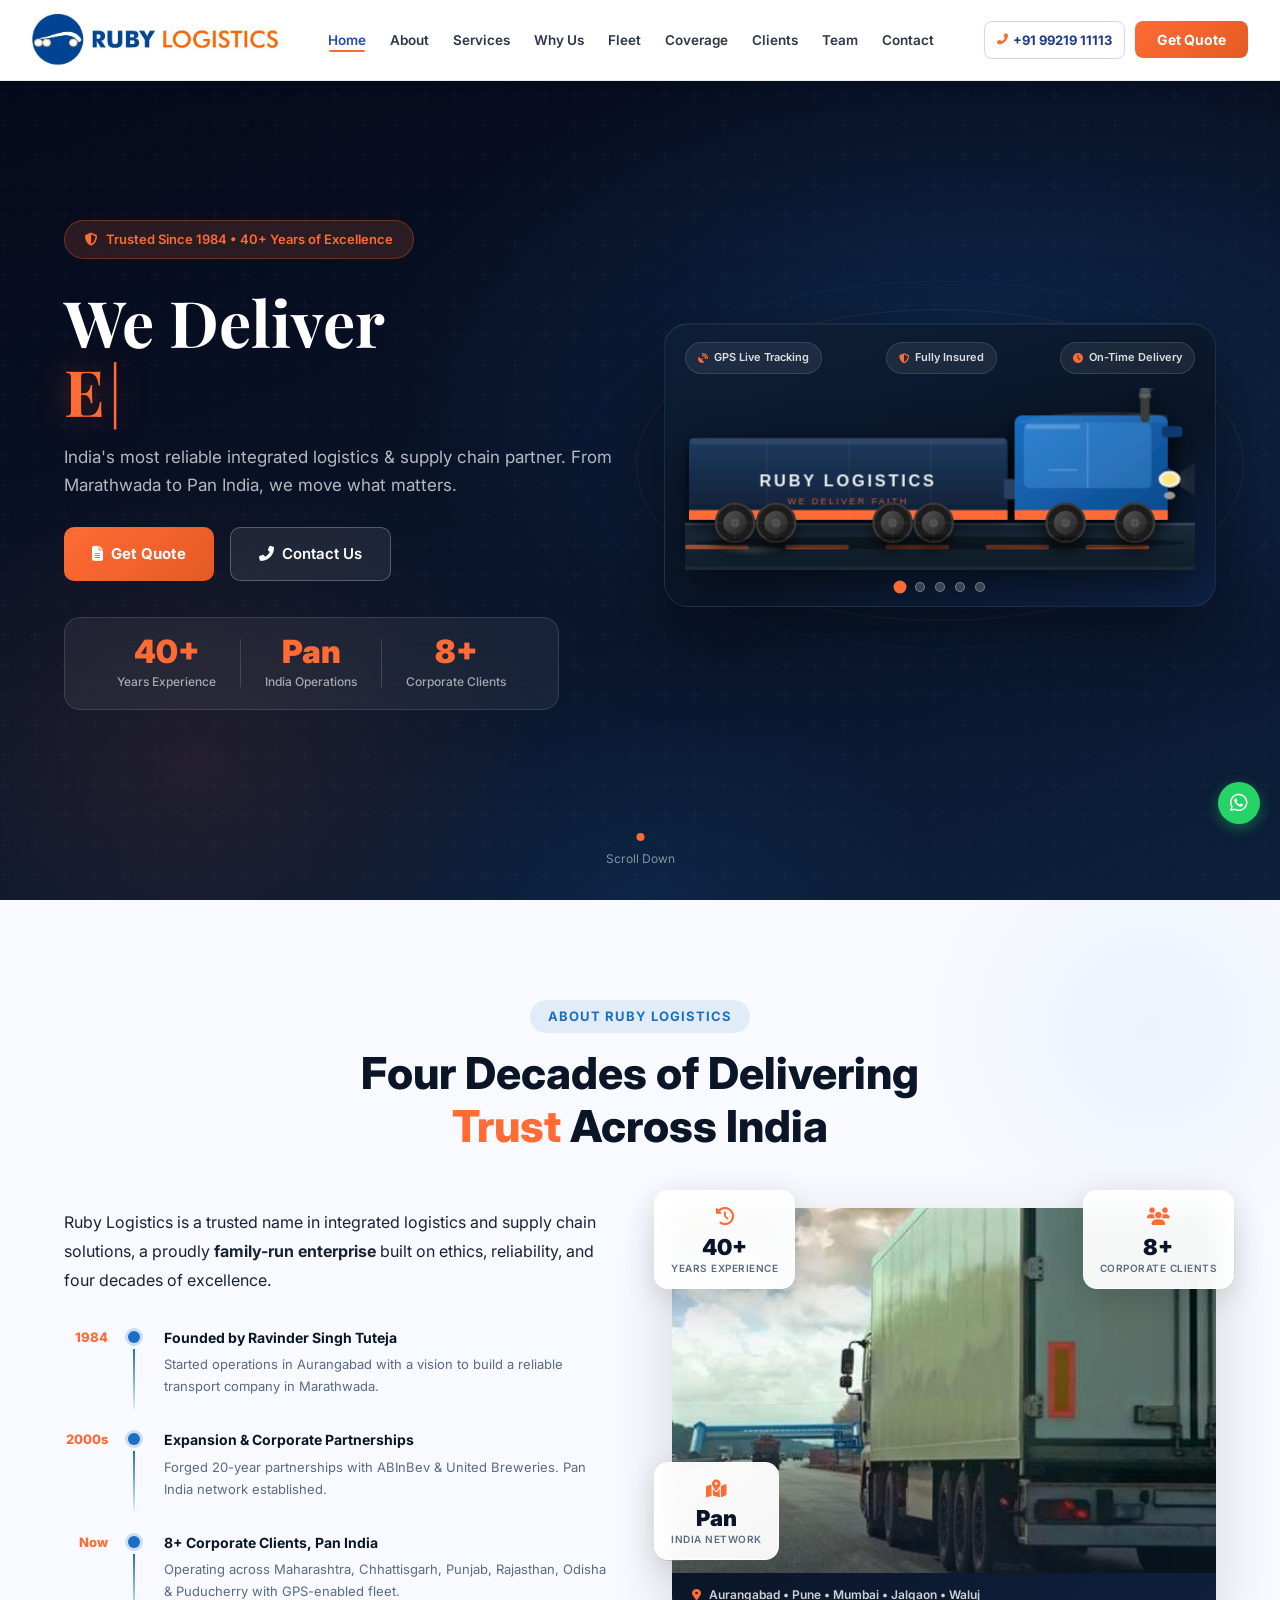
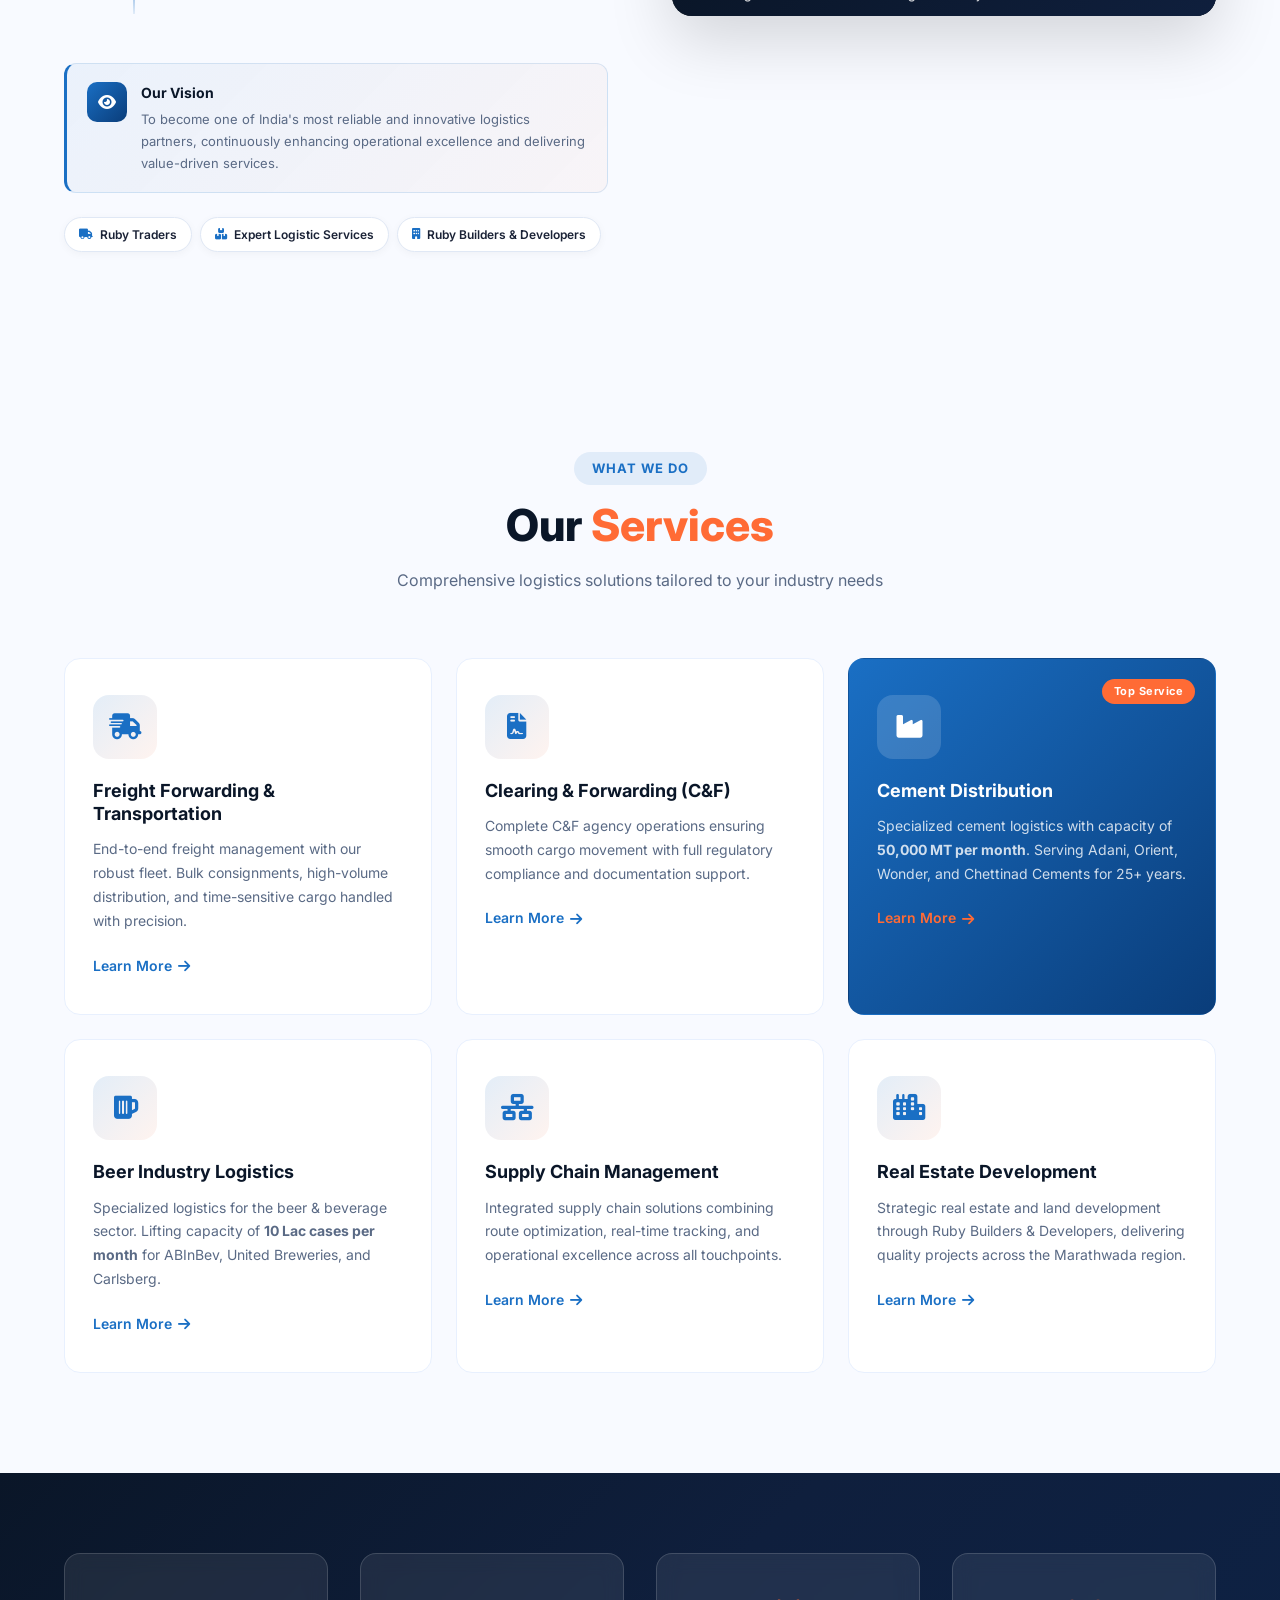
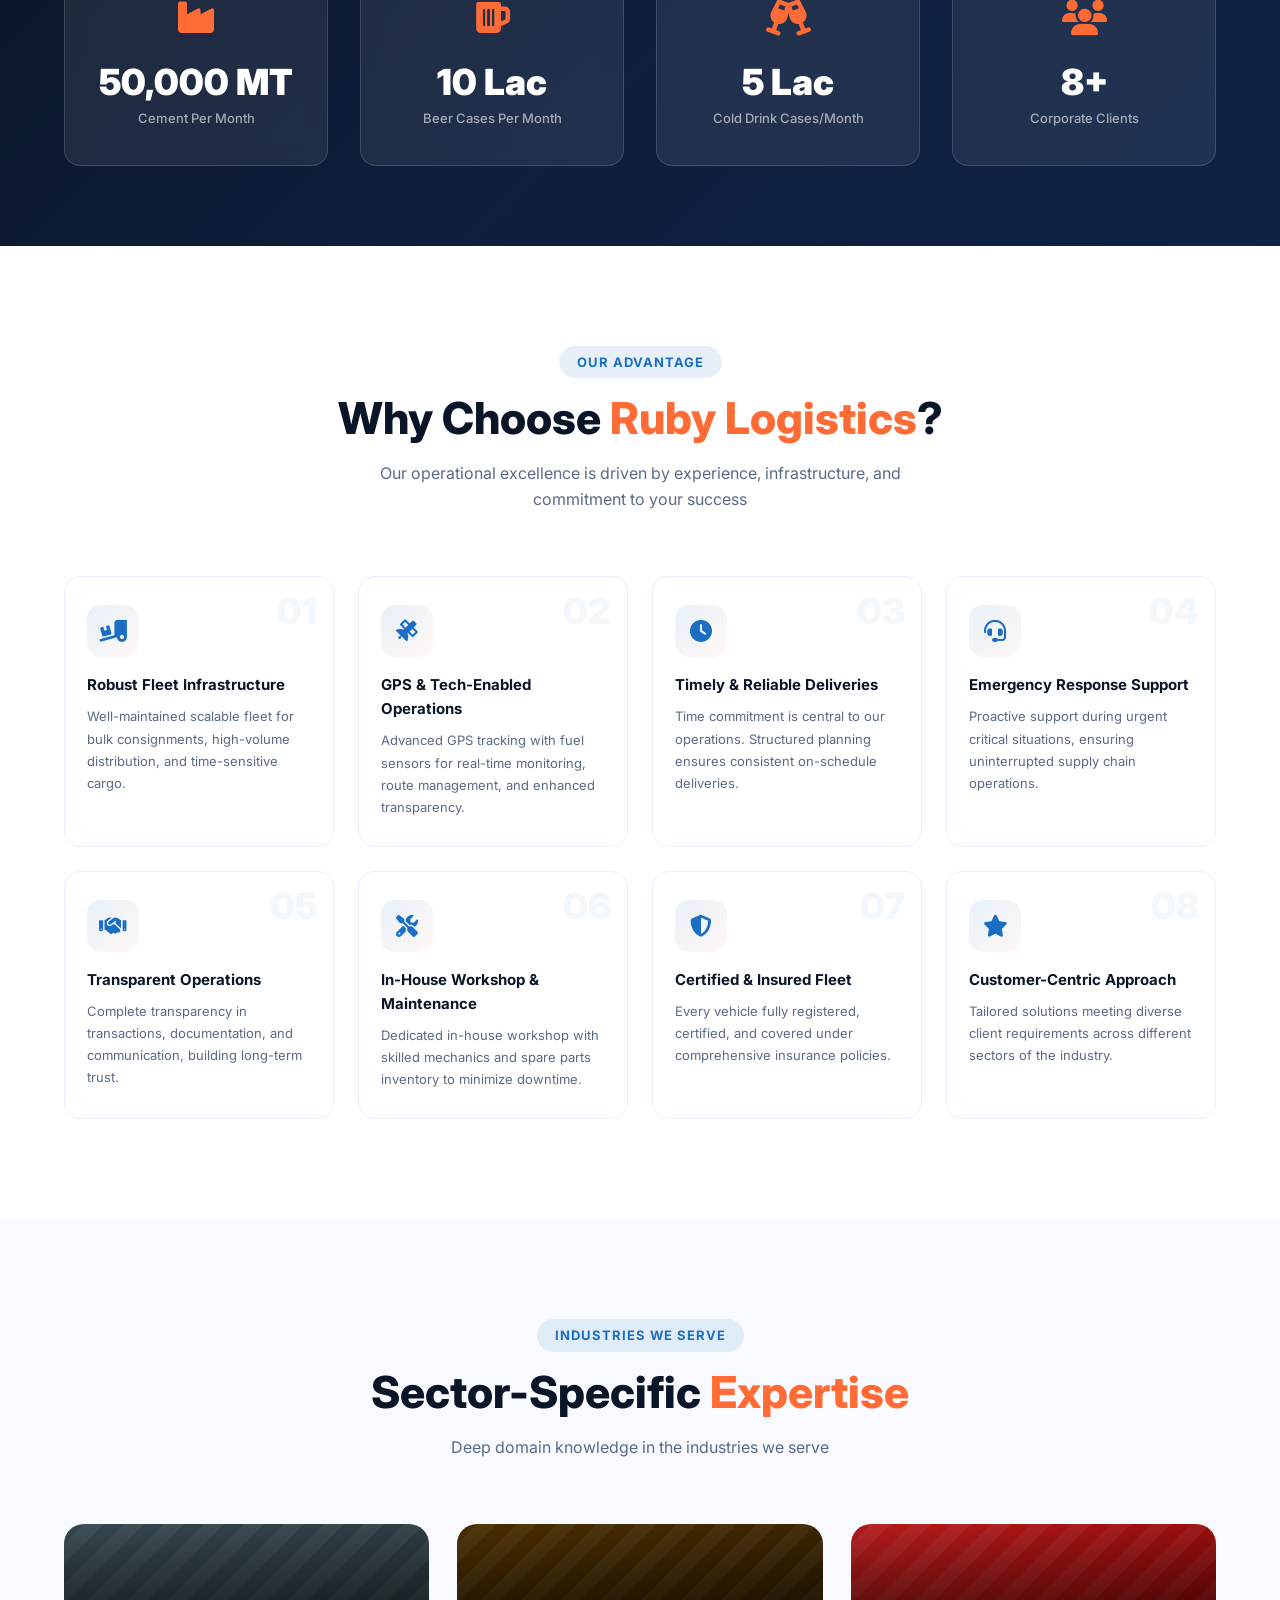
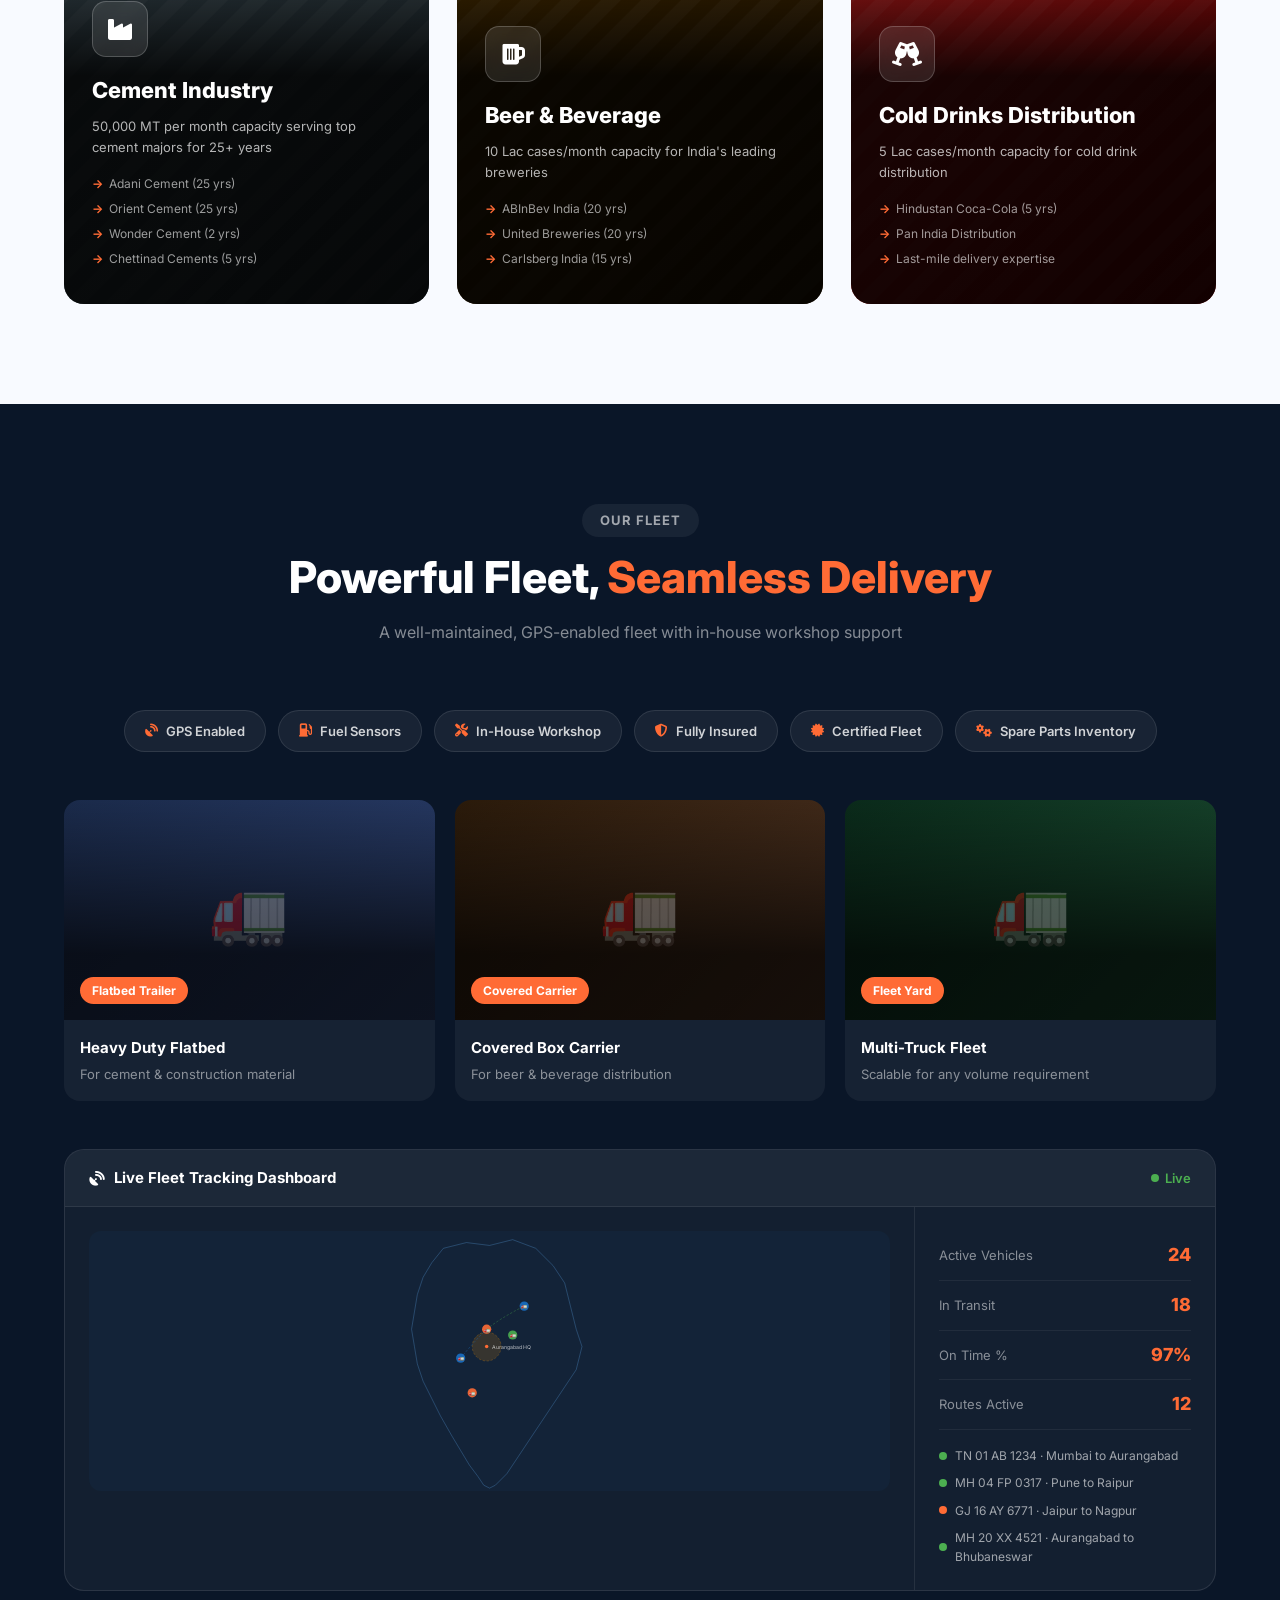
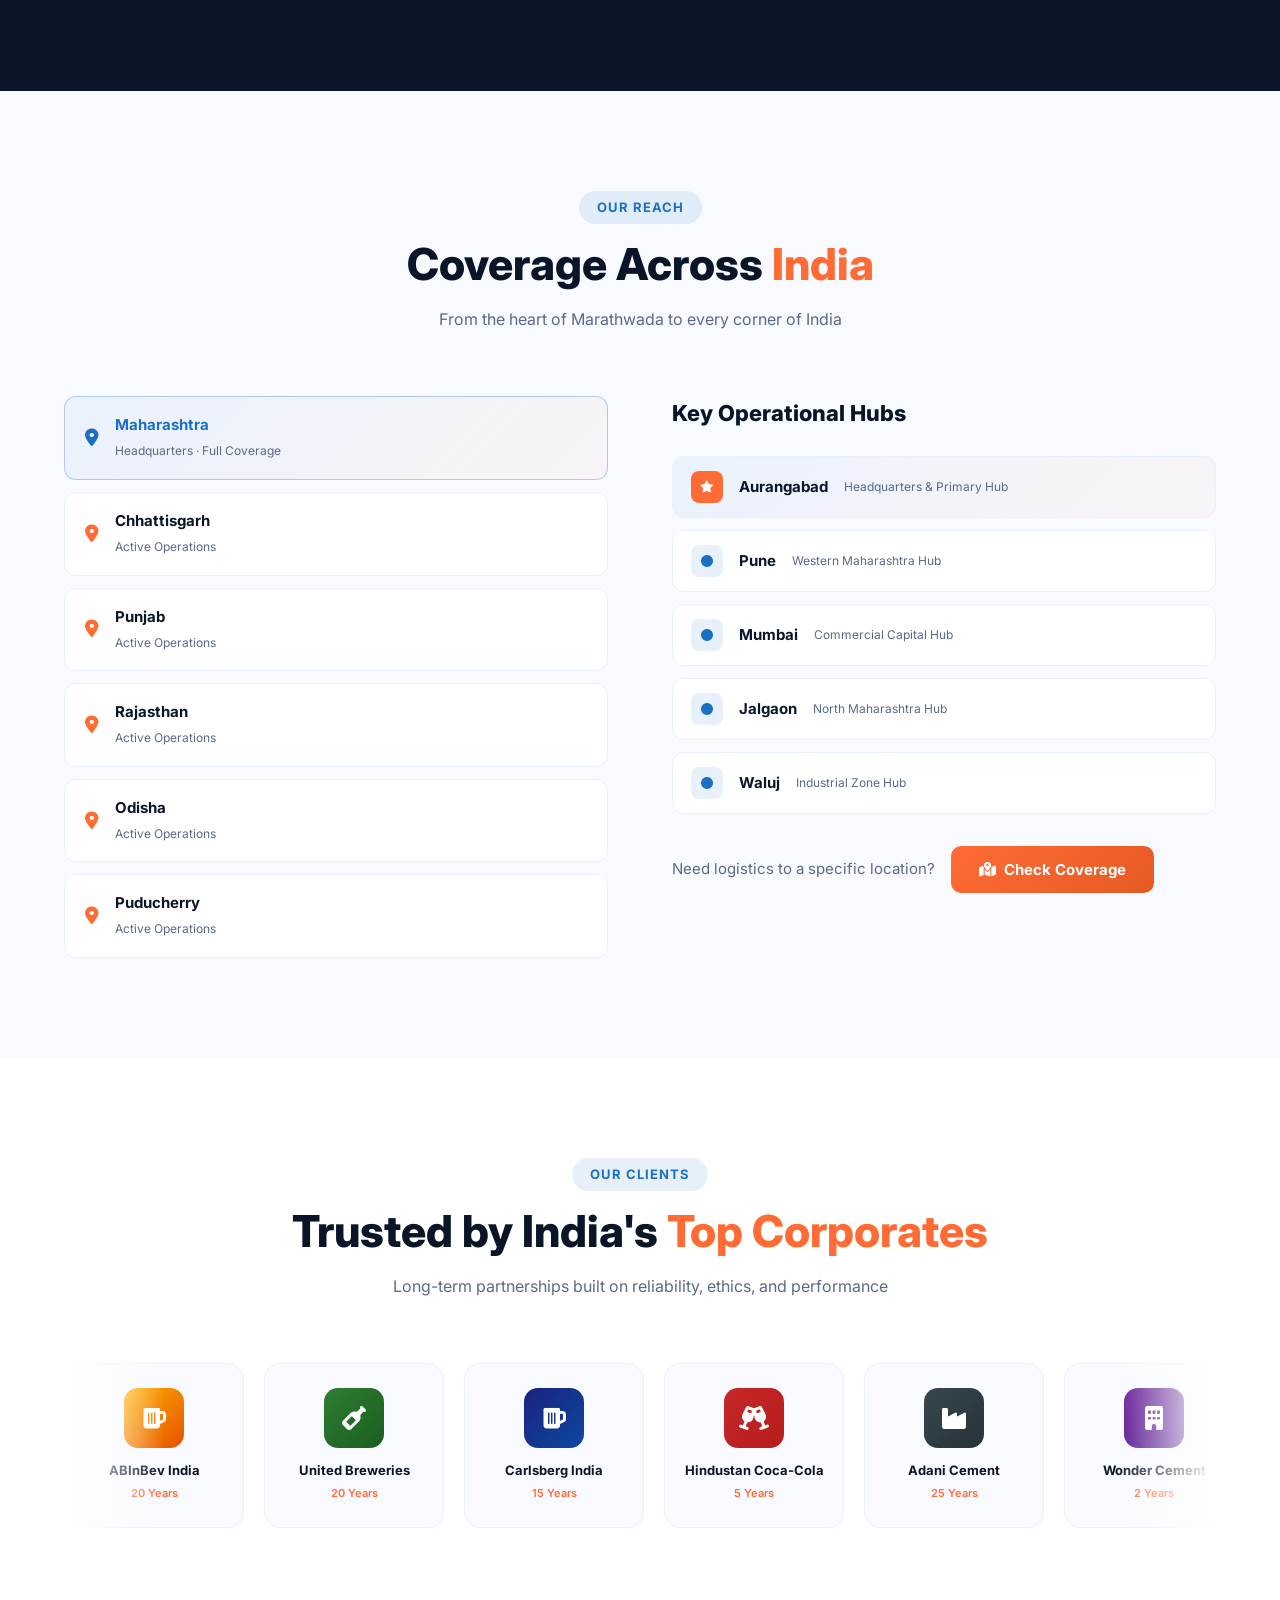
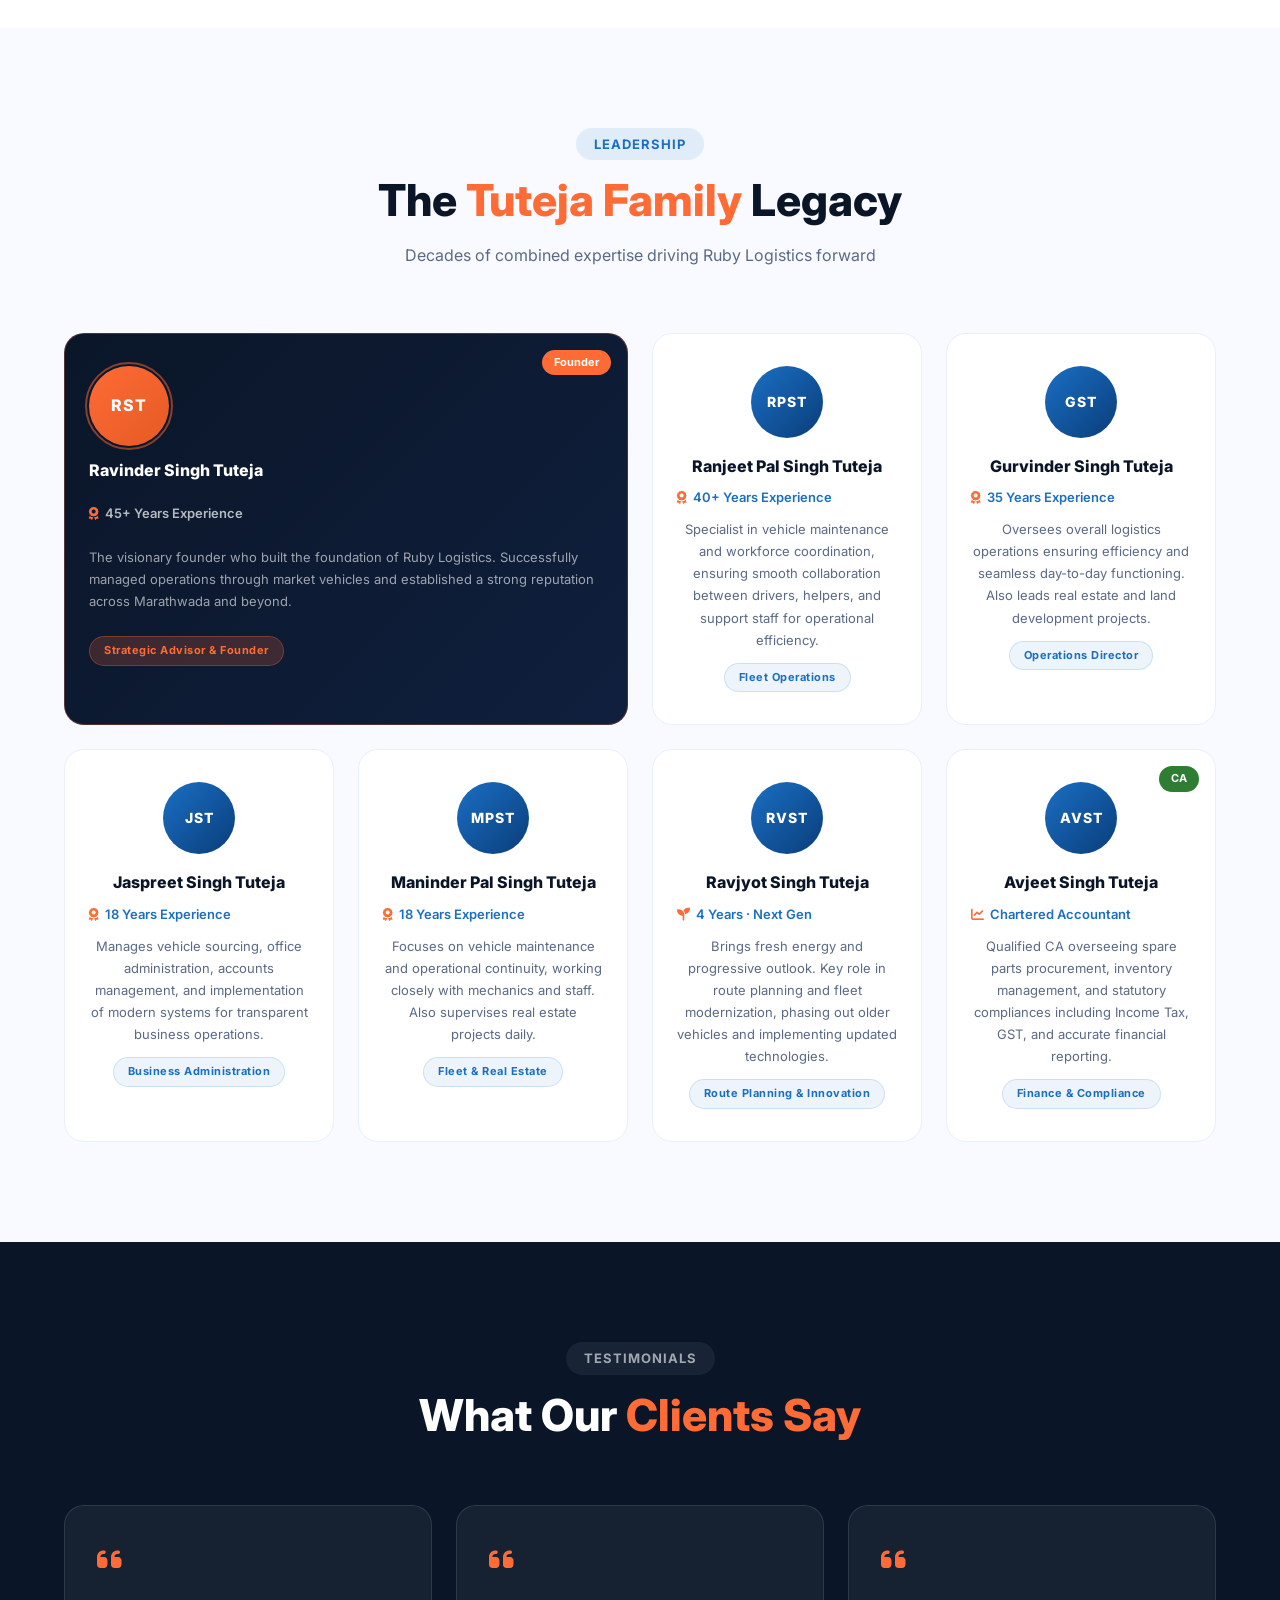
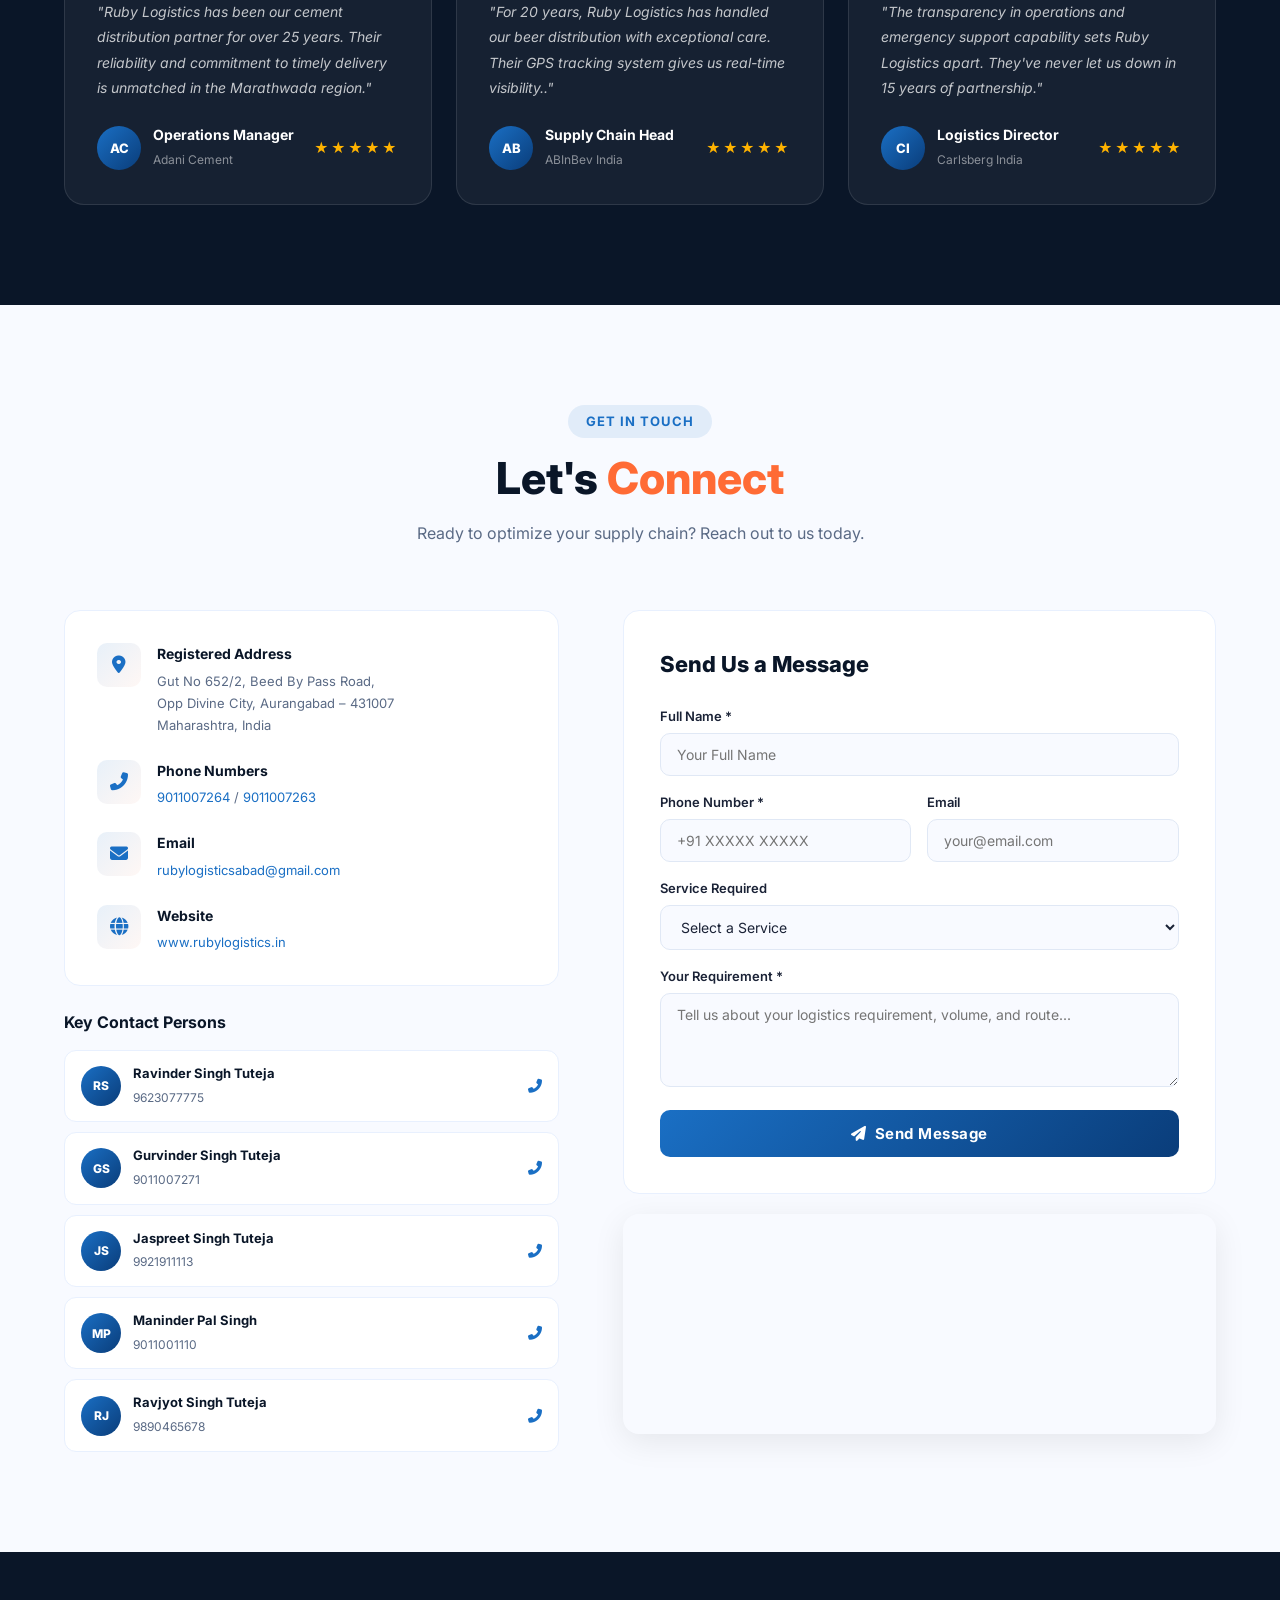
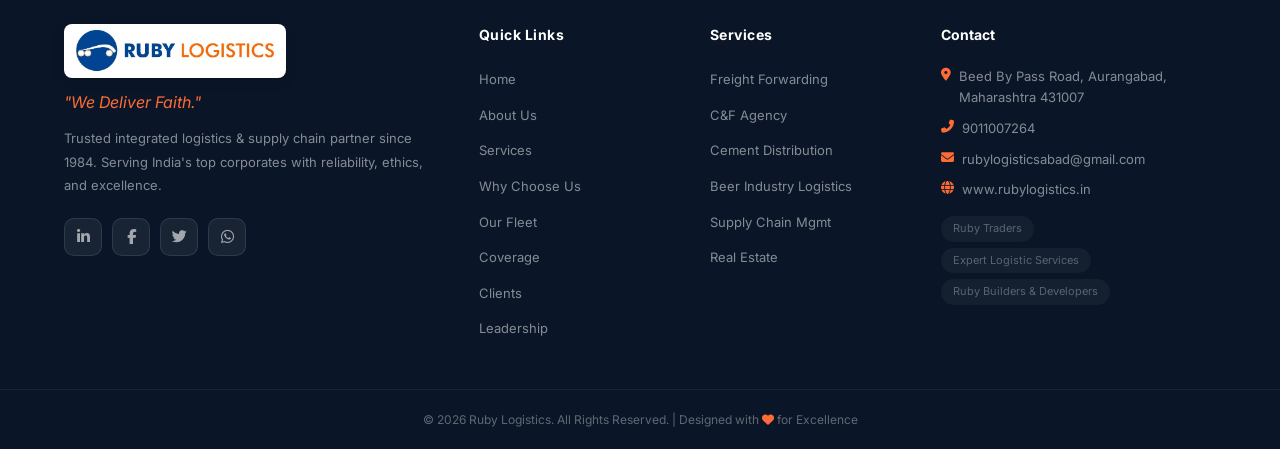
==== commit b170771c: "feat: add comprehensive responsive.css for all breakpoints (320px to 4K)" ====
--- a/website/index.html
+++ b/website/index.html
@@ -11,6 +11,7 @@
   <link href="https://fonts.googleapis.com/css2?family=Inter:wght@300;400;500;600;700;800;900&family=Playfair+Display:wght@700;800;900&display=swap" rel="stylesheet" />
   <link rel="stylesheet" href="https://cdnjs.cloudflare.com/ajax/libs/font-awesome/6.5.0/css/all.min.css" />
   <link rel="stylesheet" href="css/style.css" />
+  <link rel="stylesheet" href="css/responsive.css" />
 </head>
 <body>
 
--- a/website/css/responsive.css
+++ b/website/css/responsive.css
@@ -0,0 +1,459 @@
+/* ============================================================
+   RESPONSIVE.CSS — Ruby Logistics Transport Website
+   Full Coverage: 320px → 4K
+   ============================================================ */
+
+/* === GLOBAL BASE FIXES === */
+*, *::before, *::after { box-sizing: border-box; }
+html, body { overflow-x: hidden; max-width: 100%; }
+img, video, svg, iframe { max-width: 100%; display: block; }
+
+/* ============================================================
+   4K / ULTRA-WIDE (≥1920px)
+   ============================================================ */
+@media (min-width: 1920px) {
+  .container { max-width: 1480px; }
+  .hero-title { font-size: 90px; }
+  .section-title { font-size: 48px; }
+  .services-grid { grid-template-columns: repeat(3, 1fr); gap: 36px; }
+  .strengths-grid { grid-template-columns: repeat(4, 1fr); gap: 32px; }
+  .fleet-gallery { gap: 28px; }
+}
+
+/* ============================================================
+   LARGE DESKTOP (1441–1919px)
+   ============================================================ */
+@media (min-width: 1441px) and (max-width: 1919px) {
+  .container { max-width: 1360px; }
+}
+
+/* ============================================================
+   MACBOOK / LAPTOP (1025–1440px)
+   ============================================================ */
+@media (min-width: 1025px) and (max-width: 1440px) {
+  .hero-inner { gap: 48px; }
+  .hero-title { font-size: clamp(48px, 5vw, 72px); }
+  .services-grid { grid-template-columns: repeat(3, 1fr); }
+  .float-badge { font-size: 11px; padding: 6px 12px; }
+}
+
+/* ============================================================
+   TABLETS LANDSCAPE / SMALL LAPTOP (1025–1100px)
+   ============================================================ */
+@media (max-width: 1100px) {
+  .hero-inner { gap: 32px; }
+  .services-grid { grid-template-columns: repeat(2, 1fr); }
+  .team-grid { grid-template-columns: repeat(2, 1fr); }
+  .team-card.featured-team { grid-column: span 2; }
+  .strengths-grid { grid-template-columns: repeat(2, 1fr); }
+  .turnover-grid { grid-template-columns: repeat(2, 1fr); }
+  .footer-grid { grid-template-columns: 1fr 1fr; gap: 32px; }
+  .float-badge { font-size: 11px; padding: 5px 10px; }
+  /* Mobile menu: hamburger visible, desktop quote hidden */
+  .nav-phone { font-size: 13px; }
+}
+
+/* ============================================================
+   TABLET PORTRAIT (769–900px)
+   ============================================================ */
+@media (max-width: 900px) {
+  .hero-inner {
+    grid-template-columns: 1fr;
+    gap: 0;
+    padding-top: 100px;
+    padding-bottom: 40px;
+  }
+  .hero-visual { display: none; }
+
+  .about-grid-new { grid-template-columns: 1fr; gap: 40px; }
+  .coverage-grid { grid-template-columns: 1fr; gap: 40px; }
+  .contact-grid { grid-template-columns: 1fr; gap: 40px; }
+  .industries-grid { grid-template-columns: 1fr 1fr; gap: 20px; }
+  .fleet-gallery { grid-template-columns: 1fr 1fr; }
+  .tracking-body { grid-template-columns: 1fr; }
+  .track-map {
+    border-right: none;
+    border-bottom: 1px solid rgba(255,255,255,0.08);
+  }
+  .testimonials-grid { grid-template-columns: 1fr 1fr; gap: 20px; }
+}
+
+/* ============================================================
+   MOBILE (≤768px) — Hamburger breakpoint
+   ============================================================ */
+@media (max-width: 768px) {
+  .section { padding: 56px 0; }
+  .container { padding: 0 20px; }
+
+  /* --- Navbar --- */
+  .nav-links { display: none; }
+  .hamburger { display: flex; }
+  .btn-quote-nav { display: none; }
+  .nav-phone { display: none; }
+  .nav-container { padding: 0 16px; height: 60px; }
+  .nav-logo-img-real { height: 38px; }
+
+  /* Mobile menu touch targets */
+  .mob-link {
+    min-height: 48px;
+    display: flex;
+    align-items: center;
+    font-size: 16px;
+    padding: 12px 0;
+    border-bottom: 1px solid rgba(255,255,255,0.07);
+  }
+  .btn-quote-mob {
+    min-height: 48px;
+    width: 100%;
+    justify-content: center;
+    margin-top: 12px;
+  }
+
+  /* --- Hero --- */
+  .hero-inner {
+    grid-template-columns: 1fr;
+    padding-top: 90px;
+    padding-bottom: 48px;
+    text-align: center;
+    min-height: auto;
+  }
+  .hero-visual { display: none; }
+  .hero-badge { font-size: 12px; padding: 7px 16px; margin-bottom: 20px; }
+  .hero-title { font-size: clamp(34px, 11vw, 56px); margin-bottom: 12px; }
+  .hero-sub { font-size: 15px; max-width: 100%; margin: 0 auto 24px; }
+  .hero-ctas { justify-content: center; gap: 12px; margin-bottom: 28px; }
+  .btn-primary, .btn-secondary { padding: 12px 22px; font-size: 14px; min-height: 44px; }
+  .scroll-indicator { display: none; }
+
+  /* Stats — 3-col compact */
+  .hero-stats {
+    display: grid;
+    grid-template-columns: repeat(3, 1fr);
+    gap: 1px;
+    width: 100%;
+    background: rgba(255,255,255,0.1);
+    border-radius: 14px;
+    overflow: hidden;
+    padding: 0;
+    margin: 0 auto;
+  }
+  .stat-divider { display: none; }
+  .stat-card { padding: 14px 6px; background: rgba(255,255,255,0.04); }
+  .stat-number { font-size: 20px; }
+  .stat-label { font-size: 9px; }
+
+  /* --- Section headers --- */
+  .section-title { font-size: 26px; }
+  .section-sub { font-size: 15px; }
+  .section-header { margin-bottom: 40px; }
+
+  /* --- About --- */
+  .about-grid-new { grid-template-columns: 1fr; gap: 32px; }
+  .about-timeline { padding-left: 16px; }
+  .about-cities-strip { gap: 8px; flex-wrap: wrap; }
+  .about-stat-card { min-width: 110px; padding: 14px 10px; }
+  .about-stat-card.asc-tl { top: 12px; left: 12px; }
+  .about-stat-card.asc-tr { top: 12px; right: 12px; }
+  .about-stat-card.asc-bl { bottom: 48px; left: 12px; }
+  .asc-val { font-size: 22px; }
+  .asc-label { font-size: 10px; }
+  .about-entities { flex-wrap: wrap; gap: 8px; }
+  .entity-badge { font-size: 12px; padding: 7px 14px; }
+
+  /* --- Services --- */
+  .services-grid { grid-template-columns: 1fr; gap: 16px; }
+  .service-card { padding: 24px 20px; }
+
+  /* --- Strengths --- */
+  .strengths-grid { grid-template-columns: 1fr 1fr; gap: 16px; }
+  .strength-item { padding: 20px 16px; }
+  .strength-num { font-size: 48px; }
+
+  /* --- Industries --- */
+  .industries-grid { grid-template-columns: 1fr 1fr; gap: 12px; }
+  .industry-card { height: 160px; }
+
+  /* --- Fleet --- */
+  .fleet-gallery { grid-template-columns: 1fr; }
+  .fleet-features { flex-wrap: wrap; gap: 12px; justify-content: center; }
+  .fleet-feature { min-width: calc(33% - 8px); }
+  .fleet-stats { gap: 16px; flex-wrap: wrap; justify-content: center; }
+
+  /* --- Coverage --- */
+  .coverage-grid { grid-template-columns: 1fr; gap: 32px; }
+  .coverage-states { grid-template-columns: repeat(2, 1fr); }
+  .hub-card { padding: 16px; }
+
+  /* --- Clients --- */
+  .client-logo-card { width: 150px; padding: 18px 12px; }
+  .client-icon { width: 50px; height: 50px; font-size: 20px; }
+
+  /* --- Team --- */
+  .team-grid { grid-template-columns: 1fr 1fr; gap: 16px; }
+  .team-card.featured-team { grid-column: span 2; }
+
+  /* --- Turnover stats --- */
+  .turnover-grid { grid-template-columns: 1fr 1fr; gap: 16px; }
+  .turnover-card { padding: 24px 16px; }
+
+  /* --- Tracking --- */
+  .tracking-body { grid-template-columns: 1fr; }
+  .track-map {
+    border-right: none;
+    border-bottom: 1px solid rgba(255,255,255,0.08);
+    min-height: 220px;
+  }
+  .truck-marker { width: 24px; height: 24px; font-size: 10px; }
+
+  /* --- Contact --- */
+  .contact-grid { grid-template-columns: 1fr; gap: 32px; }
+  .form-row { grid-template-columns: 1fr; }
+  .map-embed iframe { height: 200px; }
+  .contact-form-box { padding: 24px 20px; }
+
+  /* --- Modal --- */
+  .modal-box { padding: 24px 18px; margin: 16px; width: calc(100% - 32px); max-height: 90vh; overflow-y: auto; }
+  .modal-overlay { padding: 12px; }
+
+  /* --- Testimonials --- */
+  .testimonials-grid { grid-template-columns: 1fr; gap: 16px; }
+  .testimonial-card { padding: 20px; }
+
+  /* --- Footer --- */
+  .footer-grid { grid-template-columns: 1fr; gap: 28px; }
+  .footer-logo-img-real { height: 44px; }
+  .hubs-grid { grid-template-columns: 1fr 1fr; gap: 12px; }
+  .footer-bottom .container { flex-direction: column; gap: 6px; text-align: center; }
+  .footer-social a { width: 42px; height: 42px; font-size: 16px; }
+
+  /* --- WhatsApp & Back to Top --- */
+  .whatsapp-btn { bottom: 72px; right: 16px; width: 44px; height: 44px; }
+  .back-to-top { right: 16px; bottom: 20px; width: 42px; height: 42px; }
+}
+
+/* ============================================================
+   LARGE PHONES (481–600px)
+   ============================================================ */
+@media (max-width: 600px) {
+  .hero-title { font-size: clamp(30px, 10vw, 44px); }
+  .hero-ctas { flex-direction: column; align-items: center; }
+  .btn-primary, .btn-secondary { width: 100%; max-width: 320px; justify-content: center; }
+
+  .about-img-stack { margin-bottom: 80px; }
+  .about-stat-card { font-size: 11px; }
+
+  .industries-grid { gap: 10px; }
+  .industry-card { height: 150px; }
+  .industry-clients { display: none; }
+
+  .fleet-feature { min-width: calc(50% - 8px); text-align: center; }
+
+  .coverage-states { grid-template-columns: 1fr 1fr; }
+
+  .team-grid { grid-template-columns: 1fr 1fr; }
+  .team-card.featured-team { grid-column: span 2; }
+
+  .hubs-grid { grid-template-columns: 1fr; }
+}
+
+/* ============================================================
+   STANDARD PHONES (361–480px)
+   ============================================================ */
+@media (max-width: 480px) {
+  .section { padding: 48px 0; }
+  .container { padding: 0 16px; }
+
+  /* Hero */
+  .hero-title { font-size: clamp(30px, 12vw, 44px); }
+  .hero-badge { font-size: 11px; }
+  .hero-sub { font-size: 14px; }
+
+  /* Stats */
+  .hero-stats { grid-template-columns: repeat(3, 1fr); }
+  .stat-number { font-size: 18px; }
+  .stat-label { font-size: 8px; }
+
+  /* Sections */
+  .section-title { font-size: 22px; line-height: 1.3; }
+  .section-sub { font-size: 14px; }
+
+  /* About */
+  .atl-year { font-size: 16px; min-width: 44px; }
+  .atl-text strong { font-size: 14px; }
+  .atl-text p { font-size: 13px; }
+  .about-vision { flex-direction: column; gap: 10px; padding: 16px; }
+  .entity-badge { font-size: 11px; padding: 6px 12px; }
+
+  /* Strengths — single column */
+  .strengths-grid { grid-template-columns: 1fr; }
+  .strength-item { padding: 18px 14px; }
+  .strength-num { font-size: 40px; }
+
+  /* Industries — single column */
+  .industries-grid { grid-template-columns: 1fr; }
+  .industry-card { height: 140px; }
+  .industry-h3 { font-size: 16px; }
+
+  /* Fleet */
+  .fleet-feature { min-width: calc(50% - 8px); font-size: 12px; }
+  .fleet-card-info h4 { font-size: 14px; }
+  .fleet-card-info p { font-size: 12px; }
+
+  /* Coverage */
+  .coverage-states { grid-template-columns: 1fr 1fr; }
+  .state-item { font-size: 12px; padding: 8px 10px; }
+
+  /* Team — single column */
+  .team-grid { grid-template-columns: 1fr; }
+  .team-card.featured-team { grid-column: span 1; }
+  .team-card { padding: 20px 16px; }
+
+  /* Turnover — single column */
+  .turnover-grid { grid-template-columns: 1fr; }
+  .turnover-card { padding: 20px; }
+  .t-value { font-size: 32px; }
+
+  /* Testimonials */
+  .testimonials-grid { grid-template-columns: 1fr; }
+
+  /* Clients */
+  .client-logo-card { width: 130px; padding: 14px 10px; }
+  .client-icon { width: 44px; height: 44px; font-size: 18px; }
+
+  /* Modal */
+  .modal-box { padding: 20px 14px; }
+  .modal-header h3 { font-size: 18px; }
+  .modal-header p { font-size: 13px; }
+  .btn-submit { min-height: 48px; font-size: 14px; }
+
+  /* Footer */
+  .hubs-grid { grid-template-columns: 1fr; }
+  .footer-social { gap: 8px; }
+  .footer-entities span { font-size: 10px; }
+
+  /* Preloader */
+  .pre-logo { width: 180px; }
+  .pre-truck { width: 150px; }
+  .pre-tagline { font-size: 13px; }
+
+  /* Buttons — full touch targets */
+  .btn-primary, .btn-secondary { min-height: 48px; font-size: 14px; }
+}
+
+/* ============================================================
+   SMALL PHONES (≤360px) — iPhone SE, Galaxy Fold
+   ============================================================ */
+@media (max-width: 360px) {
+  html { font-size: 14px; }
+  .container { padding: 0 12px; }
+  .nav-container { padding: 0 12px; }
+  .nav-logo-img-real { height: 32px; }
+
+  .hero-title { font-size: 28px; }
+  .hero-sub { font-size: 13px; }
+  .hero-badge { font-size: 10px; padding: 6px 12px; }
+
+  .section-title { font-size: 20px; }
+  .section-tag { font-size: 10px; }
+
+  .stat-number { font-size: 16px; }
+  .stat-label { font-size: 7px; }
+
+  .service-card h3 { font-size: 15px; }
+  .service-card p { font-size: 12px; }
+
+  .strength-item h4 { font-size: 13px; }
+  .strength-item p { font-size: 12px; }
+
+  .t-value { font-size: 28px; }
+  .t-label { font-size: 11px; }
+
+  .modal-box { padding: 16px 12px; }
+
+  .pre-logo { width: 140px; }
+  .pre-truck { width: 120px; }
+
+  .whatsapp-btn { right: 12px; }
+  .back-to-top { right: 12px; }
+}
+
+/* ============================================================
+   LANDSCAPE PHONES (height ≤ 500px)
+   ============================================================ */
+@media (max-height: 500px) and (orientation: landscape) {
+  .hero-inner {
+    padding-top: 70px;
+    padding-bottom: 24px;
+    min-height: auto;
+  }
+  .hero-title { font-size: 28px; margin-bottom: 8px; }
+  .hero-sub { font-size: 13px; margin-bottom: 14px; }
+  .hero-stats { margin-top: 16px; }
+  .scroll-indicator { display: none; }
+  .section { padding: 36px 0; }
+  .modal-box { max-height: 85vh; overflow-y: auto; }
+}
+
+/* ============================================================
+   TOUCH DEVICE ENHANCEMENTS
+   ============================================================ */
+@media (hover: none) and (pointer: coarse) {
+  /* 44px minimum touch targets */
+  .nav-link { min-height: 44px; display: flex; align-items: center; }
+  .mob-link { min-height: 48px; }
+  .btn-primary,
+  .btn-secondary,
+  .btn-submit,
+  .btn-quote-mob { min-height: 48px; }
+  .service-link { min-height: 44px; display: inline-flex; align-items: center; }
+  .footer-social a { width: 44px; height: 44px; }
+  .whatsapp-btn { width: 48px; height: 48px; }
+  .back-to-top { width: 48px; height: 48px; }
+  .hamburger { min-width: 44px; min-height: 44px; }
+  .modal-close { min-width: 44px; min-height: 44px; }
+
+  /* Disable hover-only transforms on touch */
+  .service-card:hover { transform: none; }
+  .strength-item:hover { transform: none; }
+  .industry-card:hover .industry-content { transform: none; }
+  .fleet-card:hover { transform: none; }
+  .team-card:hover { transform: none; }
+  .client-logo-card:hover { transform: none; }
+}
+
+/* ============================================================
+   HIGH-DPI / RETINA
+   ============================================================ */
+@media (-webkit-min-device-pixel-ratio: 2), (min-resolution: 192dpi) {
+  .stat-divider { width: 0.5px; }
+}
+
+/* ============================================================
+   PRINT
+   ============================================================ */
+@media print {
+  #navbar, #preloader, .mobile-menu, .whatsapp-btn,
+  .back-to-top, .modal-overlay, .scroll-indicator,
+  .hero-visual, .hero-particles { display: none !important; }
+  .hero { min-height: auto; padding: 24px 0; }
+  .section { padding: 24px 0; }
+  body { font-size: 12pt; color: #000; background: white; }
+  a { text-decoration: underline; color: #000; }
+  .hero-title, .section-title { color: #000 !important; }
+}
+
+/* ============================================================
+   REDUCED MOTION (Accessibility)
+   ============================================================ */
+@media (prefers-reduced-motion: reduce) {
+  *, *::before, *::after {
+    animation-duration: 0.01ms !important;
+    animation-iteration-count: 1 !important;
+    transition-duration: 0.01ms !important;
+  }
+  [data-aos] { opacity: 1 !important; transform: none !important; }
+  .pre-truck { animation: none !important; }
+  .road-dash-group { animation: none !important; }
+  .smoke { animation: none !important; }
+  .clients-track { animation: none !important; }
+}
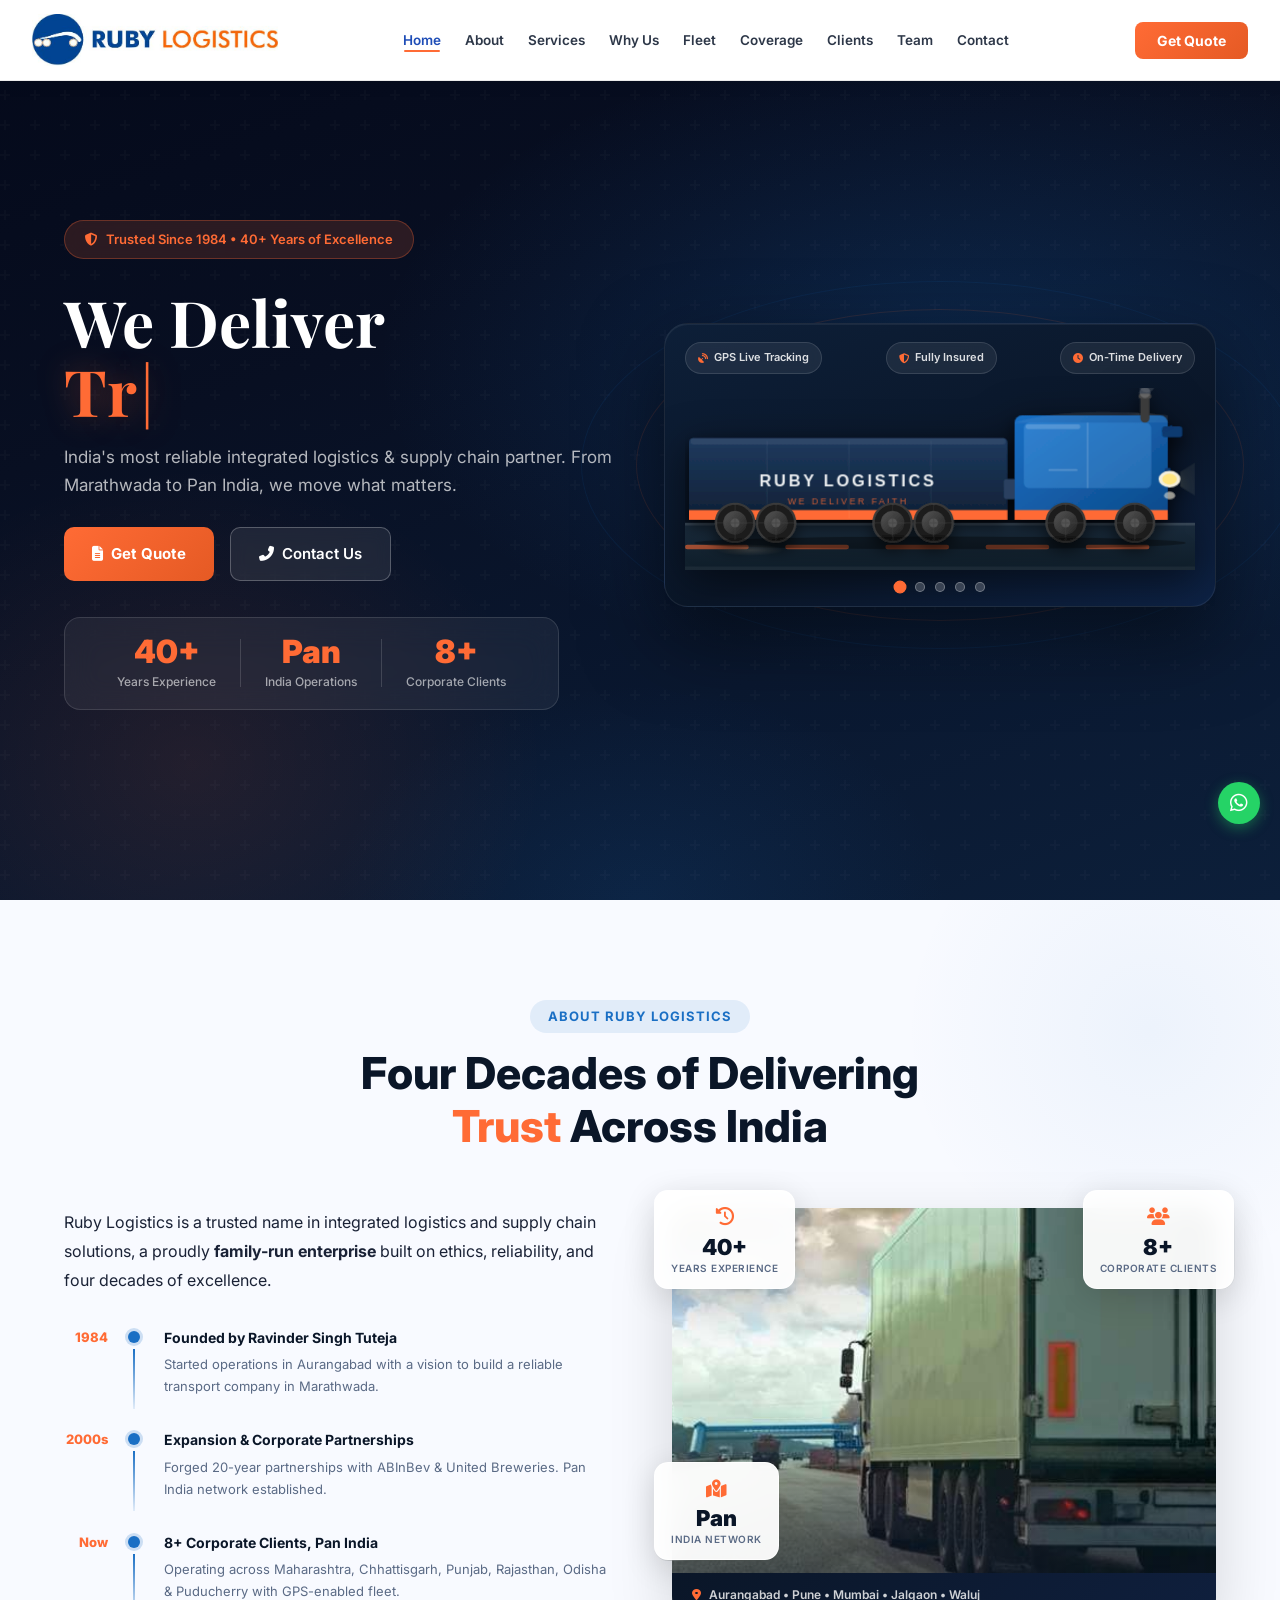
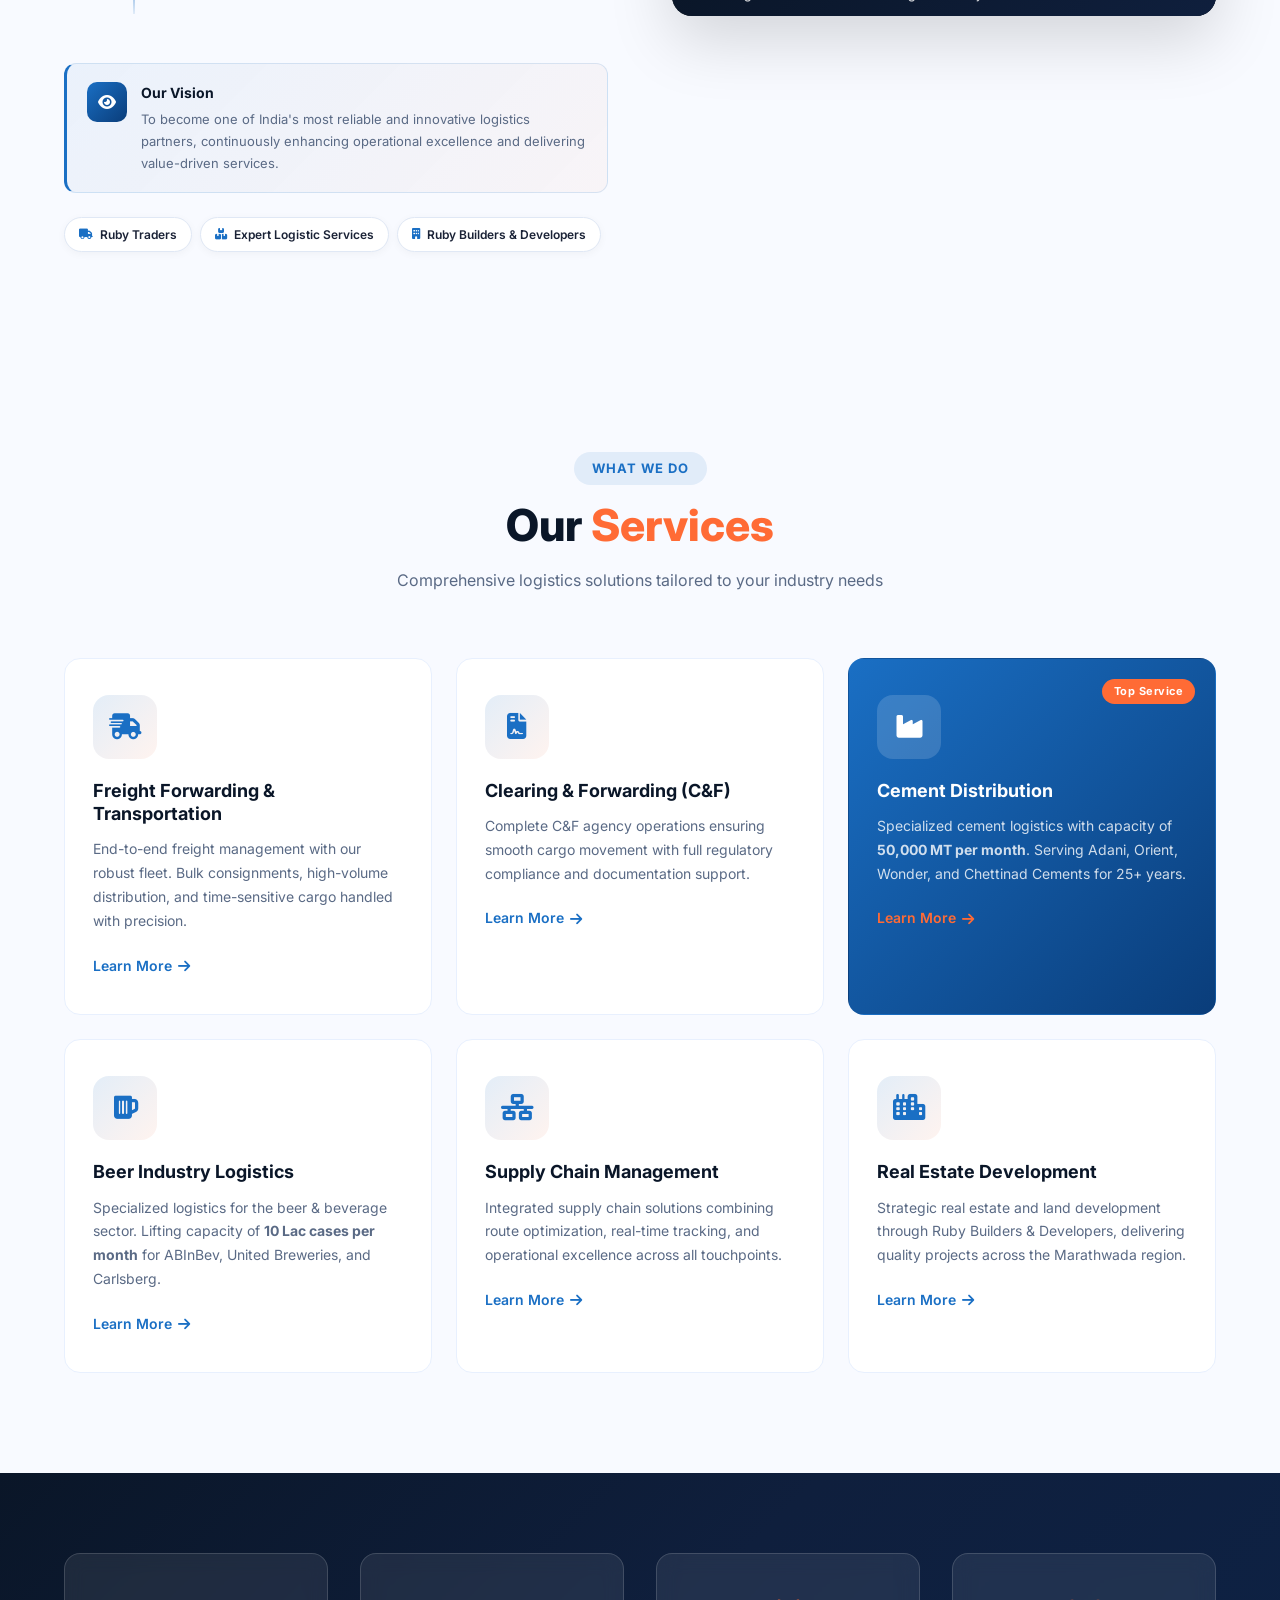
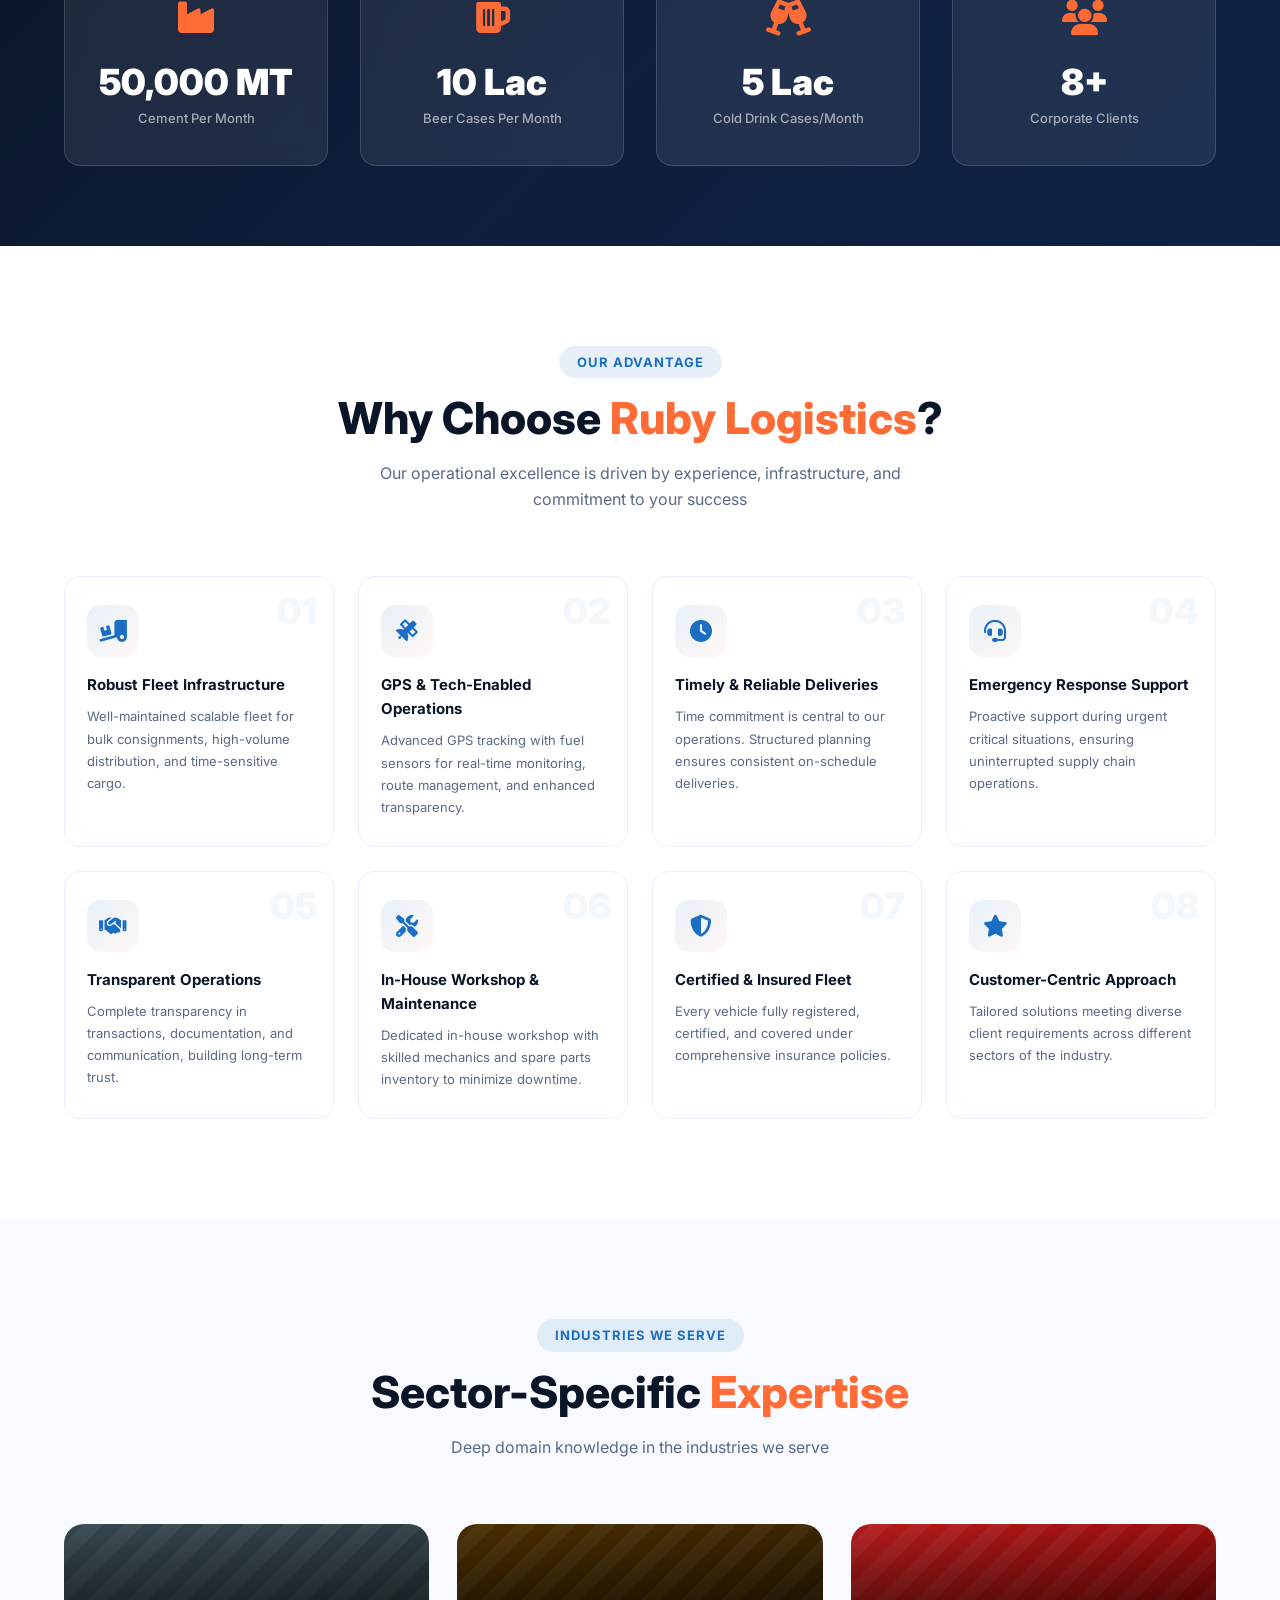
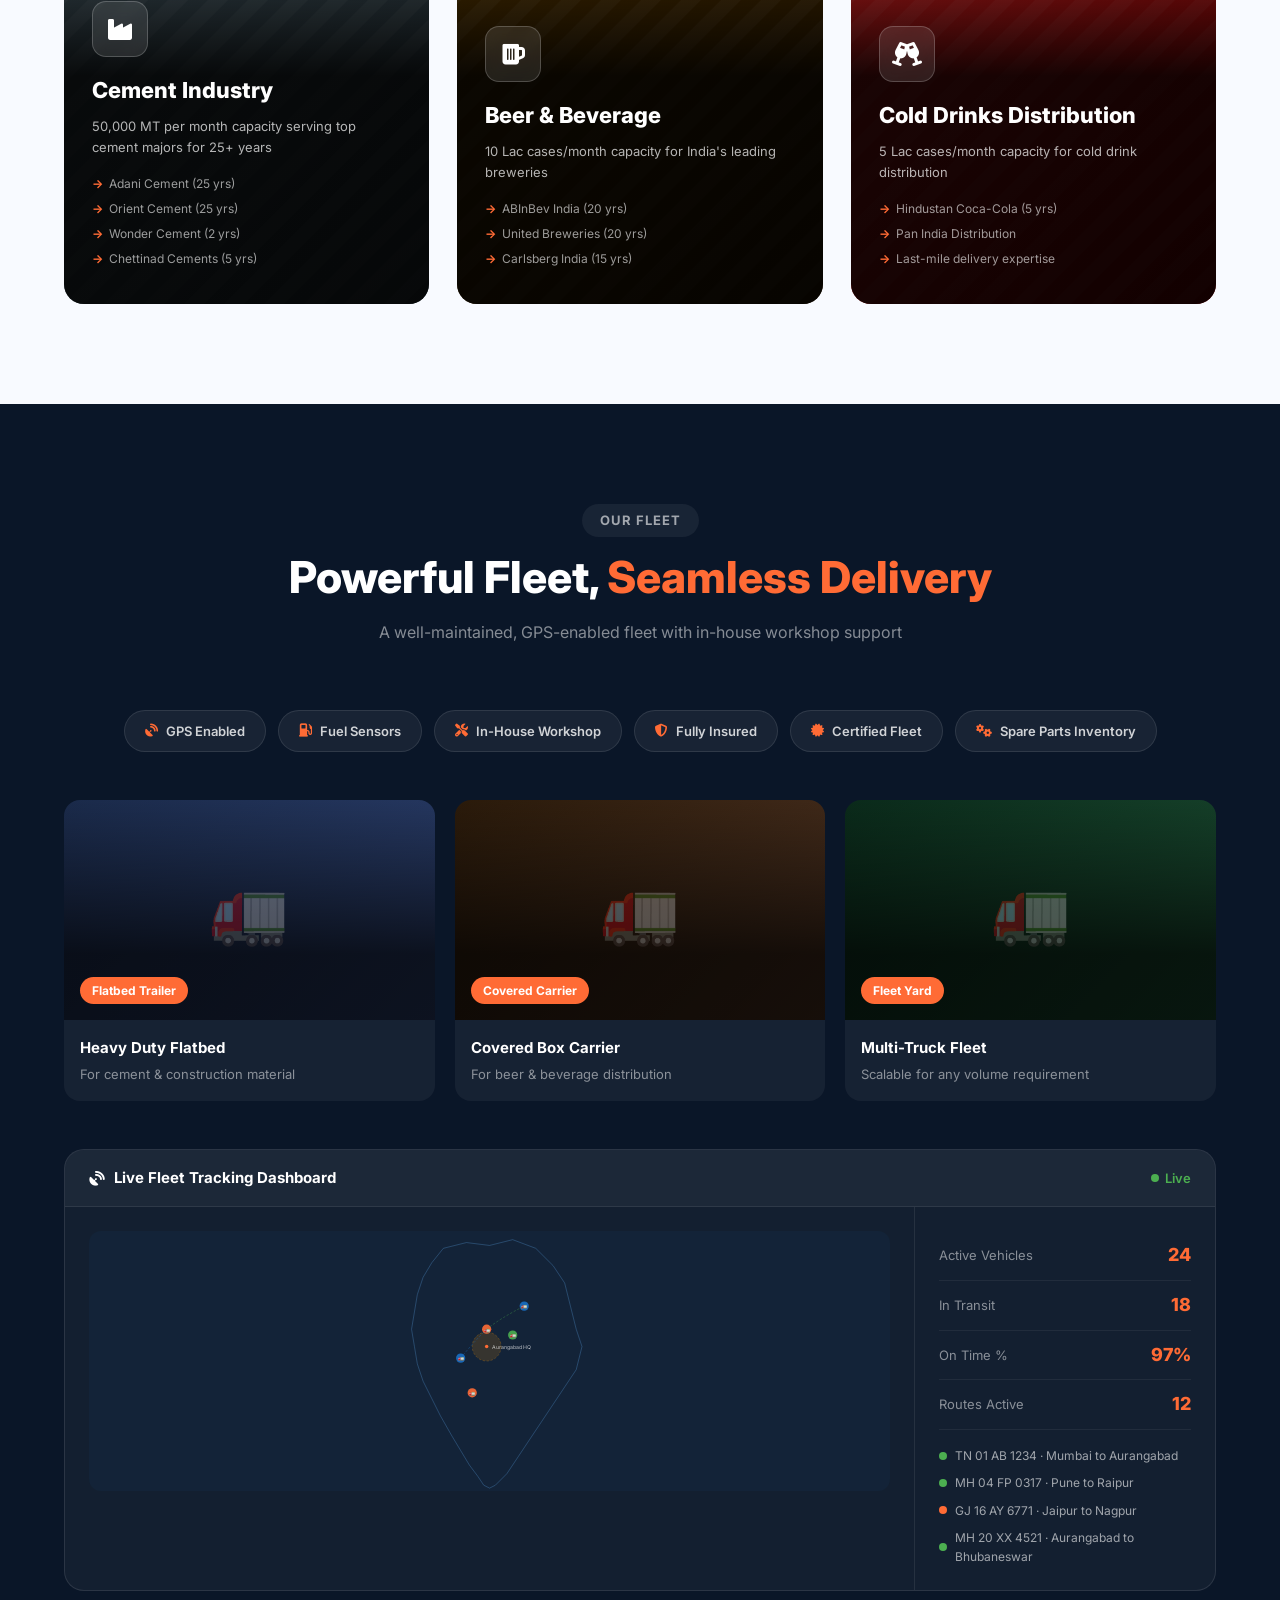
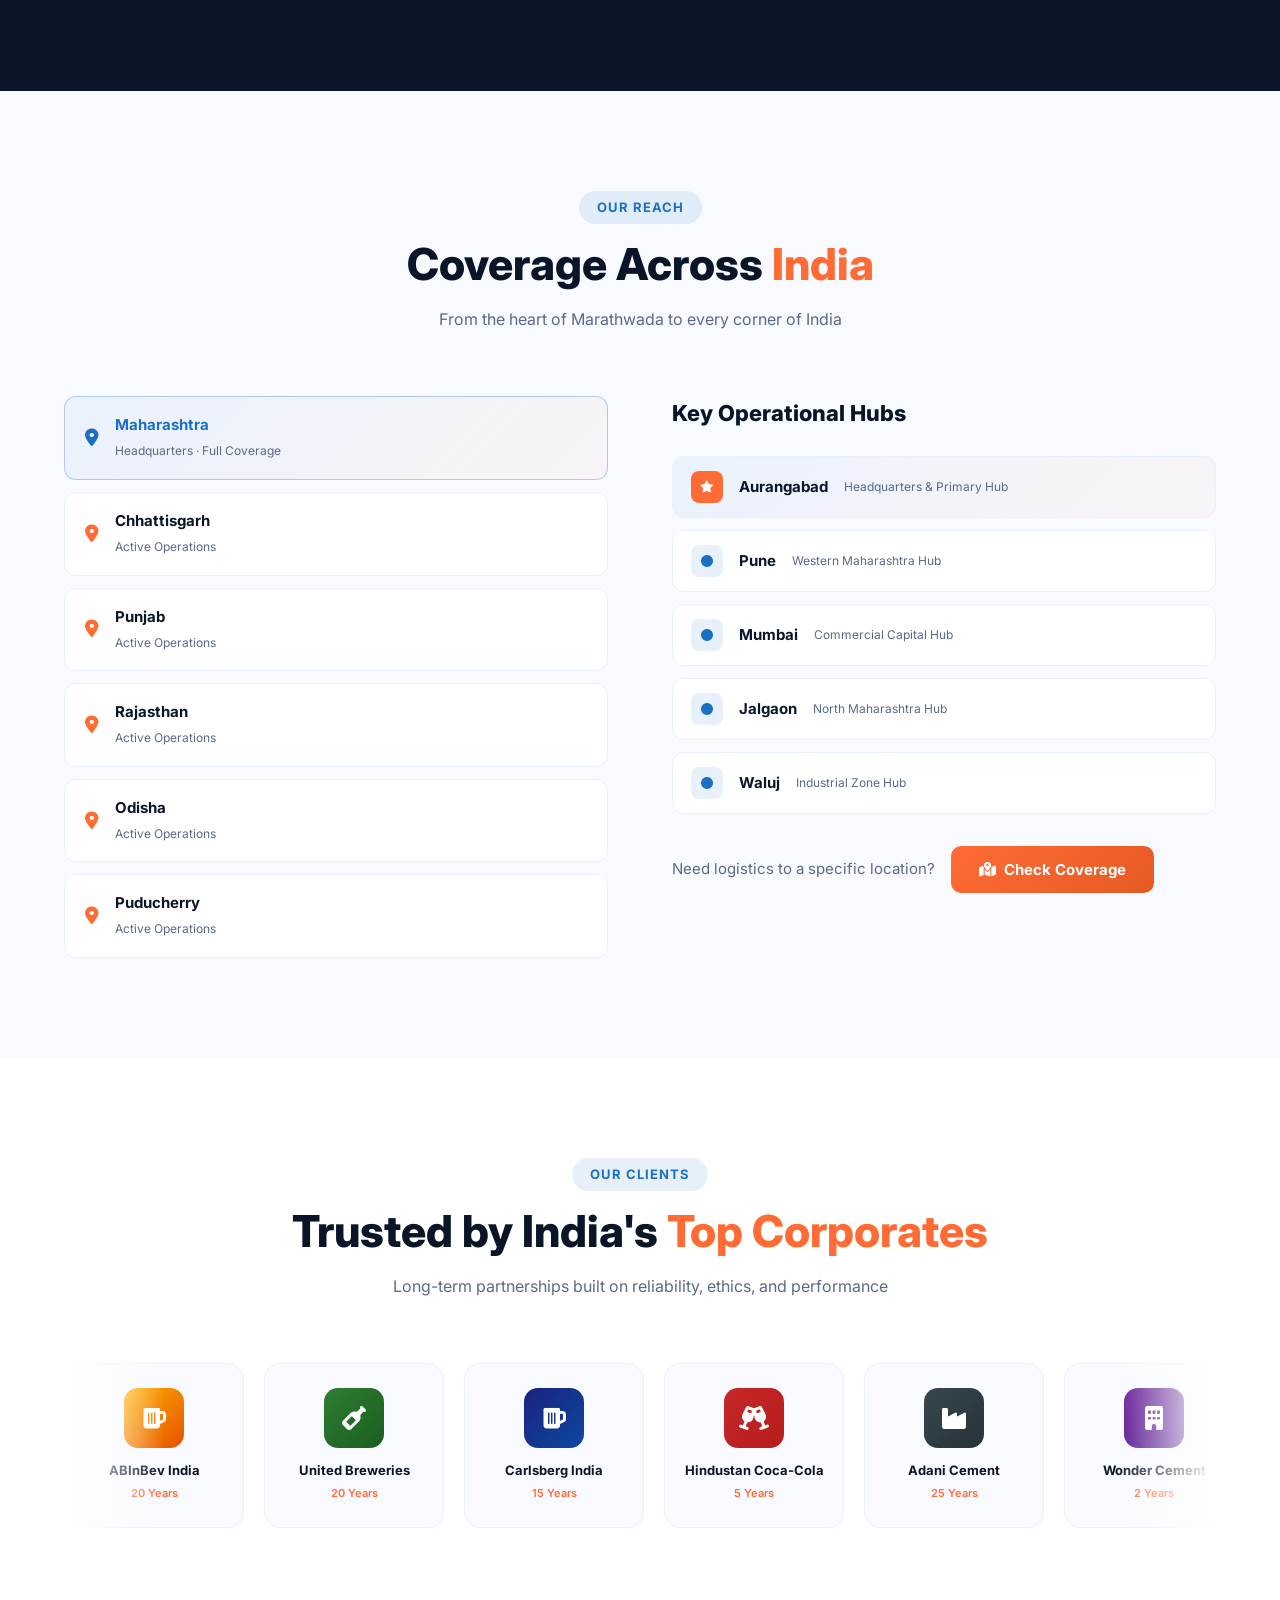
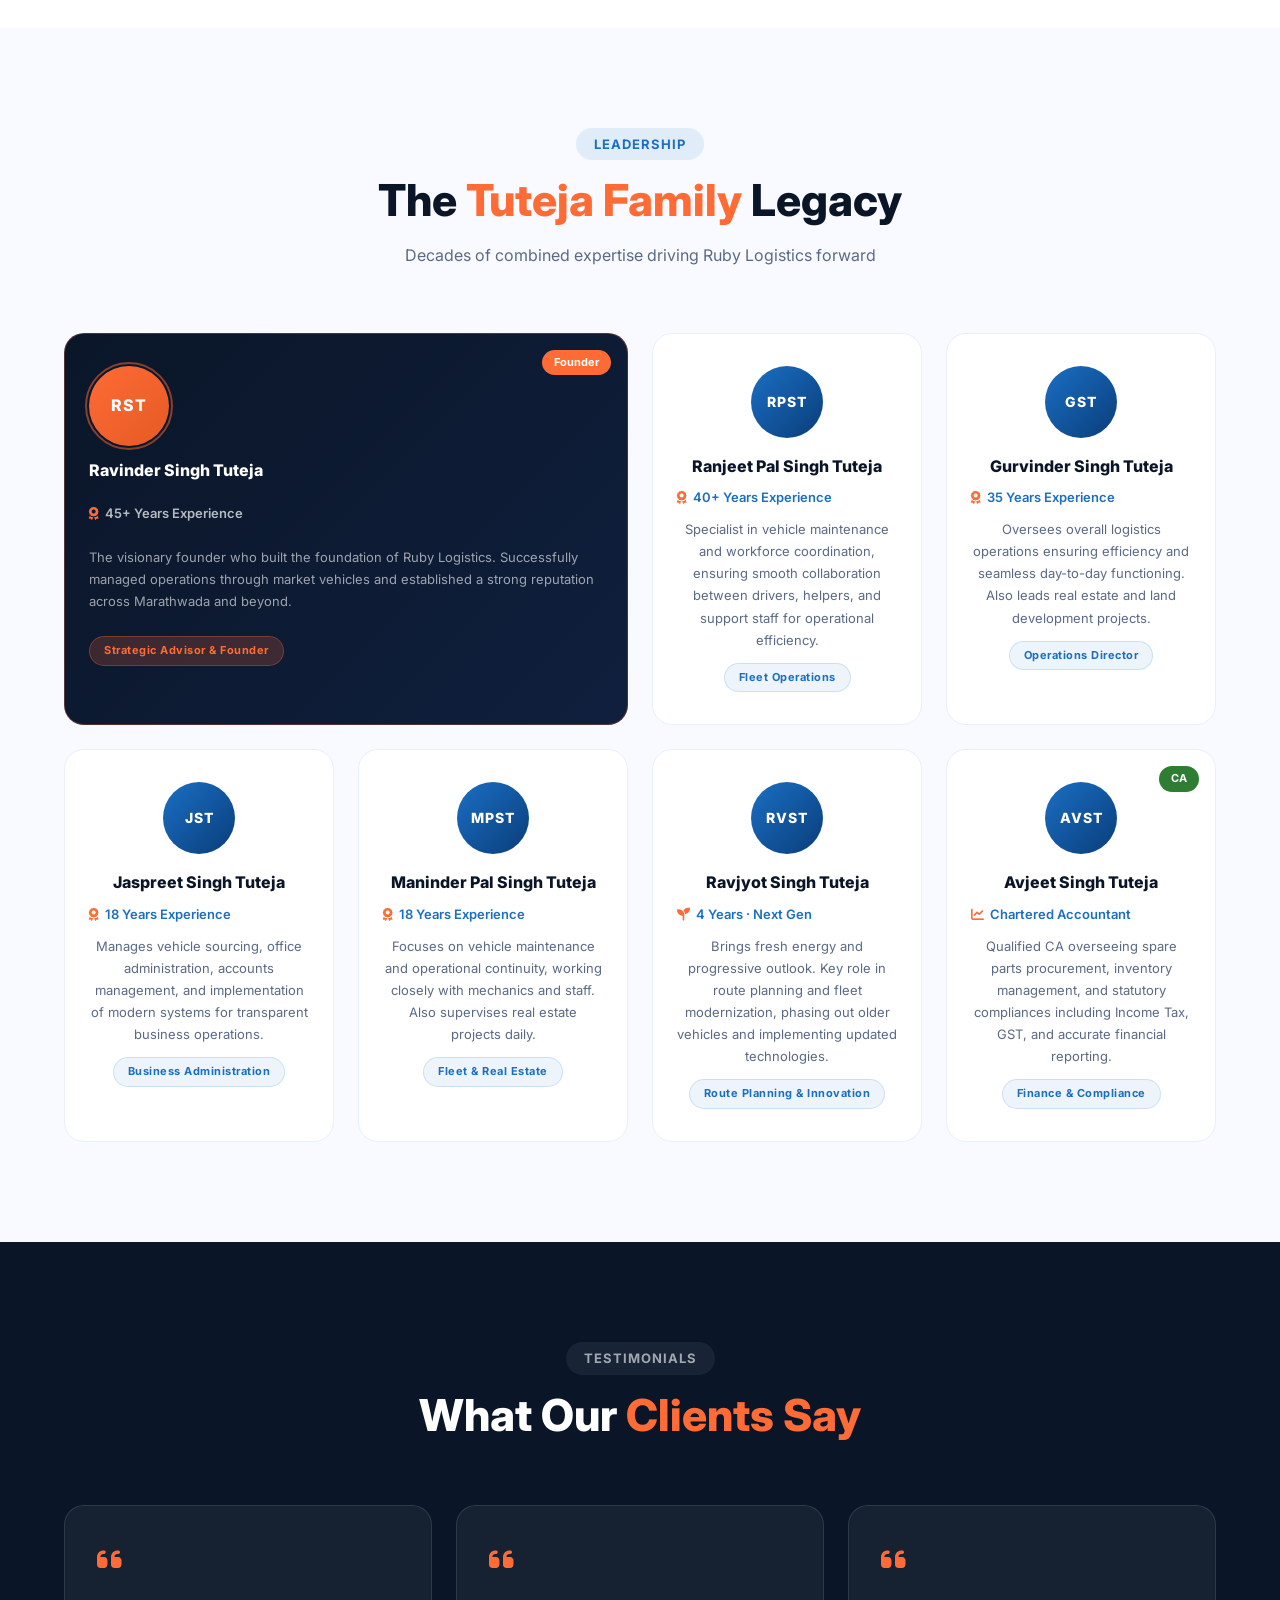
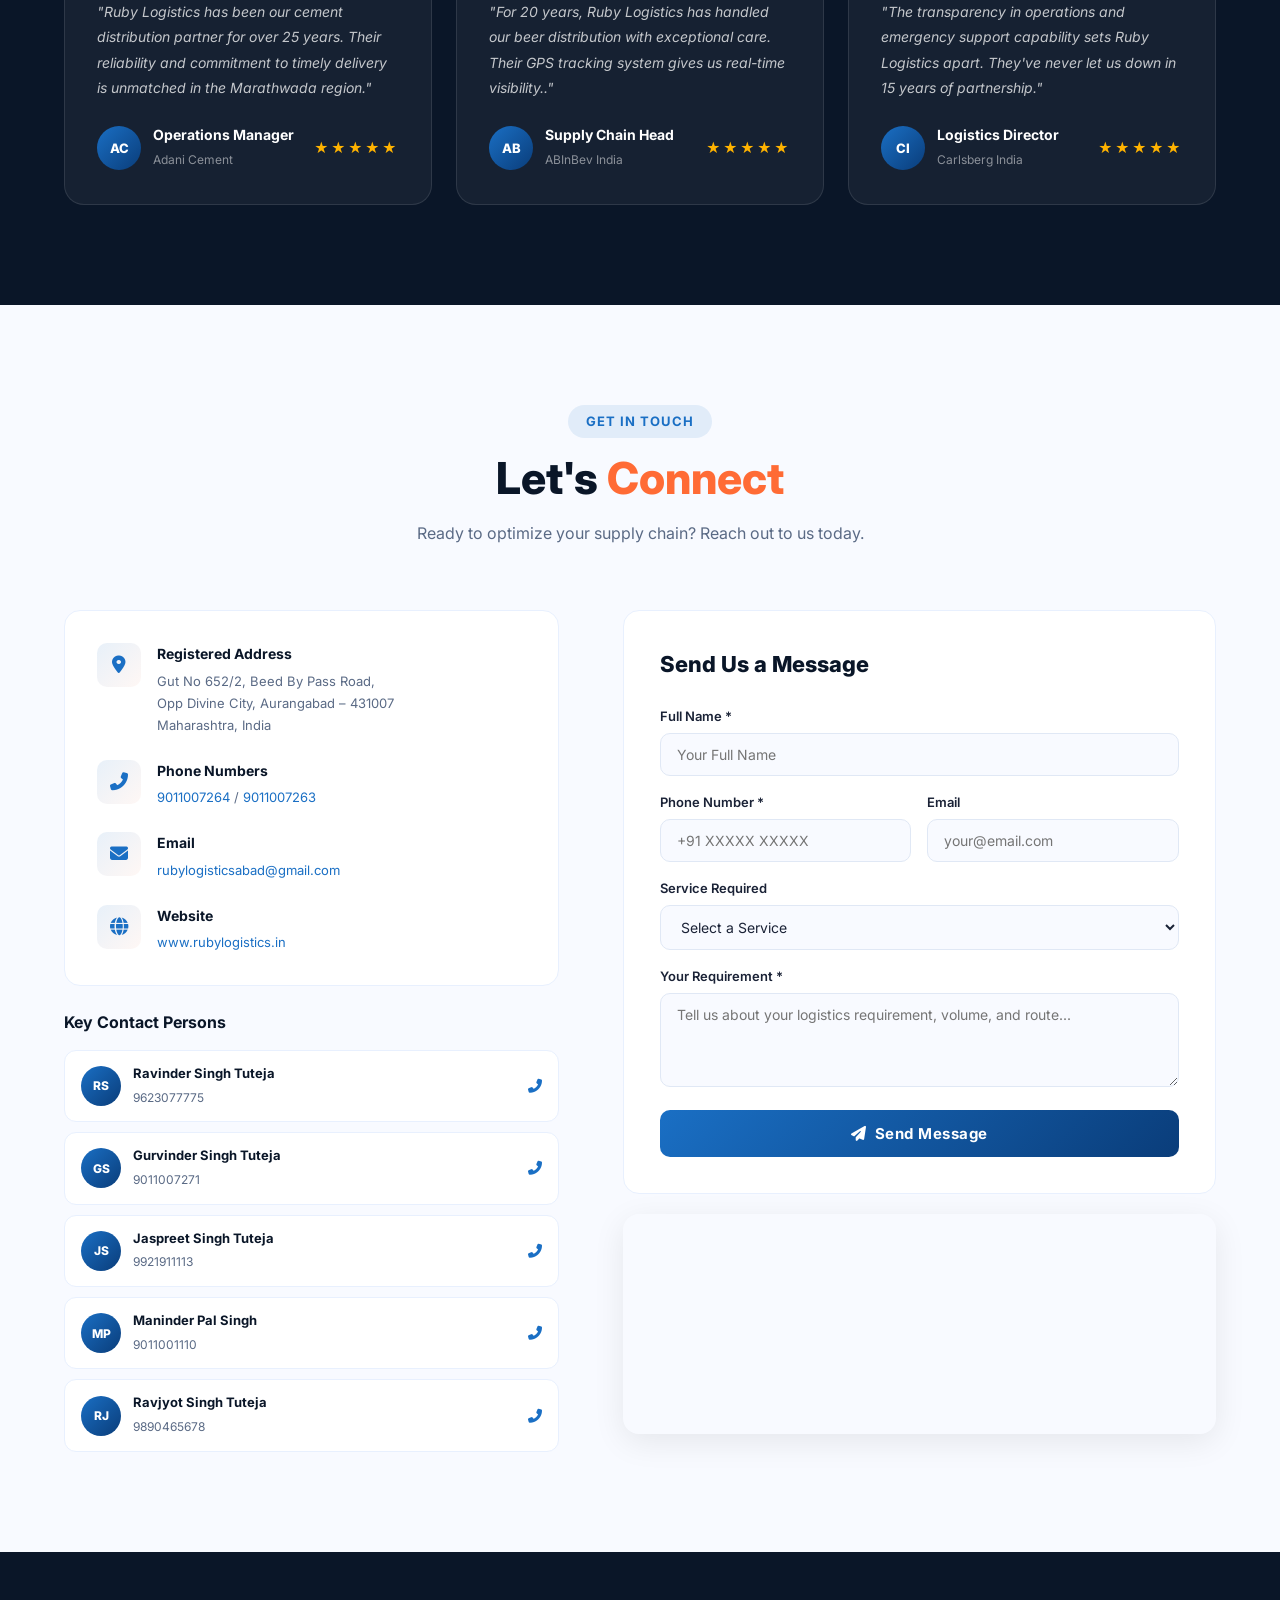
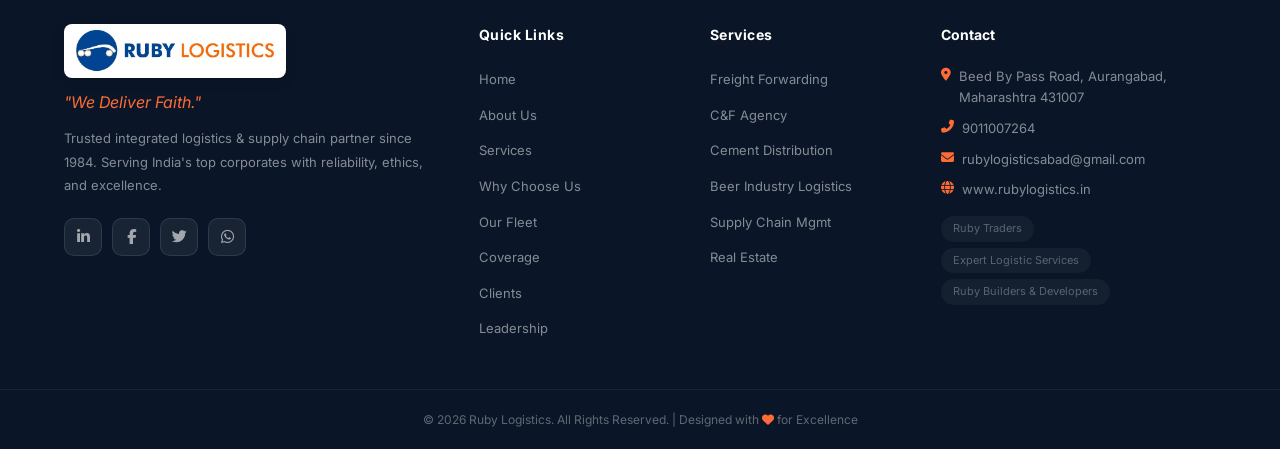
==== commit b023253e: "responsive ness added" ====
--- a/website/index.html
+++ b/website/index.html
@@ -155,7 +155,6 @@
       </ul>
 
       <div class="nav-actions">
-        <a href="tel:9921911113" class="nav-phone"><i class="fas fa-phone-alt"></i> +91 99219 11113</a>
         <button class="btn-quote-nav" id="openModalNav">Get Quote</button>
         <button class="hamburger" id="hamburger" aria-label="Menu">
           <span></span><span></span><span></span>
@@ -421,12 +420,6 @@
         </div>
       </div>
     </div>
-
-    <!-- Scroll indicator -->
-    <a href="#about" class="scroll-indicator">
-      <div class="scroll-dot"></div>
-      <span>Scroll Down</span>
-    </a>
   </section>
 
   <!-- ==================== ABOUT ==================== -->
--- a/website/css/responsive.css
+++ b/website/css/responsive.css
@@ -5,7 +5,7 @@
 
 /* === GLOBAL BASE FIXES === */
 *, *::before, *::after { box-sizing: border-box; }
-html, body { overflow-x: hidden; max-width: 100%; }
+html, body { overflow-x: hidden; width: 100%; max-width: 100%; }
 img, video, svg, iframe { max-width: 100%; display: block; }
 
 /* ============================================================
@@ -50,7 +50,12 @@
   .footer-grid { grid-template-columns: 1fr 1fr; gap: 32px; }
   .float-badge { font-size: 11px; padding: 5px 10px; }
   /* Mobile menu: hamburger visible, desktop quote hidden */
-  .nav-phone { font-size: 13px; }
+  .nav-links { display: none; }
+  .btn-quote-nav { display: none; }
+  .nav-phone { display: none; }
+  .hamburger { display: flex; }
+  .nav-container { padding: 0 20px; height: 60px; justify-content: space-between; }
+  .nav-logo-img-real { height: 42px; }
 }
 
 /* ============================================================
@@ -63,7 +68,7 @@
     padding-top: 100px;
     padding-bottom: 40px;
   }
-  .hero-visual { display: none; }
+  .hero-visual { margin-top: 40px; }
 
   .about-grid-new { grid-template-columns: 1fr; gap: 40px; }
   .coverage-grid { grid-template-columns: 1fr; gap: 40px; }
@@ -90,7 +95,7 @@
   .hamburger { display: flex; }
   .btn-quote-nav { display: none; }
   .nav-phone { display: none; }
-  .nav-container { padding: 0 16px; height: 60px; }
+  .nav-container { padding: 0 16px; height: 60px; justify-content: space-between; }
   .nav-logo-img-real { height: 38px; }
 
   /* Mobile menu touch targets */
@@ -117,7 +122,7 @@
     text-align: center;
     min-height: auto;
   }
-  .hero-visual { display: none; }
+  .hero-visual { margin-top: 32px; transform: scale(0.9); }
   .hero-badge { font-size: 12px; padding: 7px 16px; margin-bottom: 20px; }
   .hero-title { font-size: clamp(34px, 11vw, 56px); margin-bottom: 12px; }
   .hero-sub { font-size: 15px; max-width: 100%; margin: 0 auto 24px; }
@@ -181,7 +186,7 @@
 
   /* --- Coverage --- */
   .coverage-grid { grid-template-columns: 1fr; gap: 32px; }
-  .coverage-states { grid-template-columns: repeat(2, 1fr); }
+  .india-coverage { display: grid; grid-template-columns: repeat(2, 1fr); gap: 12px; }
   .hub-card { padding: 16px; }
 
   /* --- Clients --- */
@@ -248,7 +253,7 @@
 
   .fleet-feature { min-width: calc(50% - 8px); text-align: center; }
 
-  .coverage-states { grid-template-columns: 1fr 1fr; }
+  .india-coverage { grid-template-columns: 1fr 1fr; }
 
   .team-grid { grid-template-columns: 1fr 1fr; }
   .team-card.featured-team { grid-column: span 2; }
@@ -300,8 +305,8 @@
   .fleet-card-info p { font-size: 12px; }
 
   /* Coverage */
-  .coverage-states { grid-template-columns: 1fr 1fr; }
-  .state-item { font-size: 12px; padding: 8px 10px; }
+  .india-coverage { grid-template-columns: 1fr; }
+  .coverage-state { font-size: 12px; padding: 8px 10px; }
 
   /* Team — single column */
   .team-grid { grid-template-columns: 1fr; }
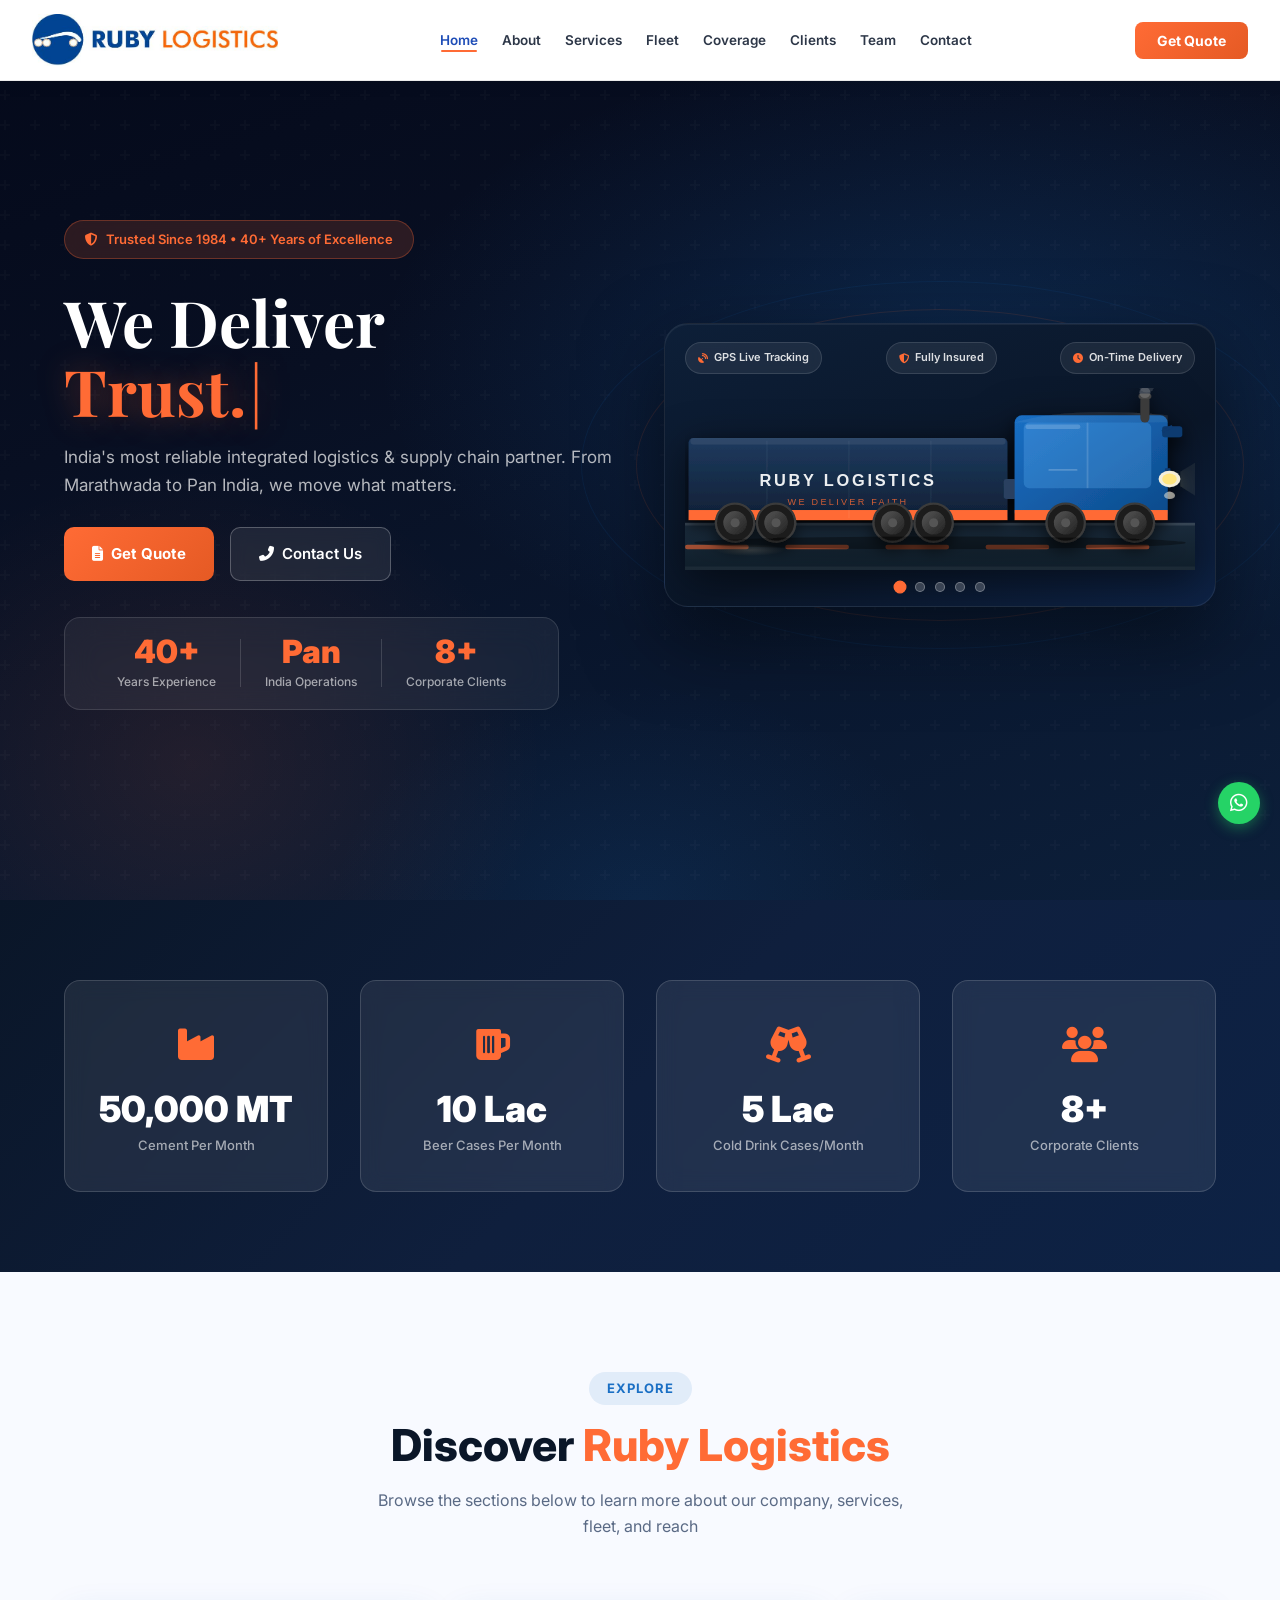
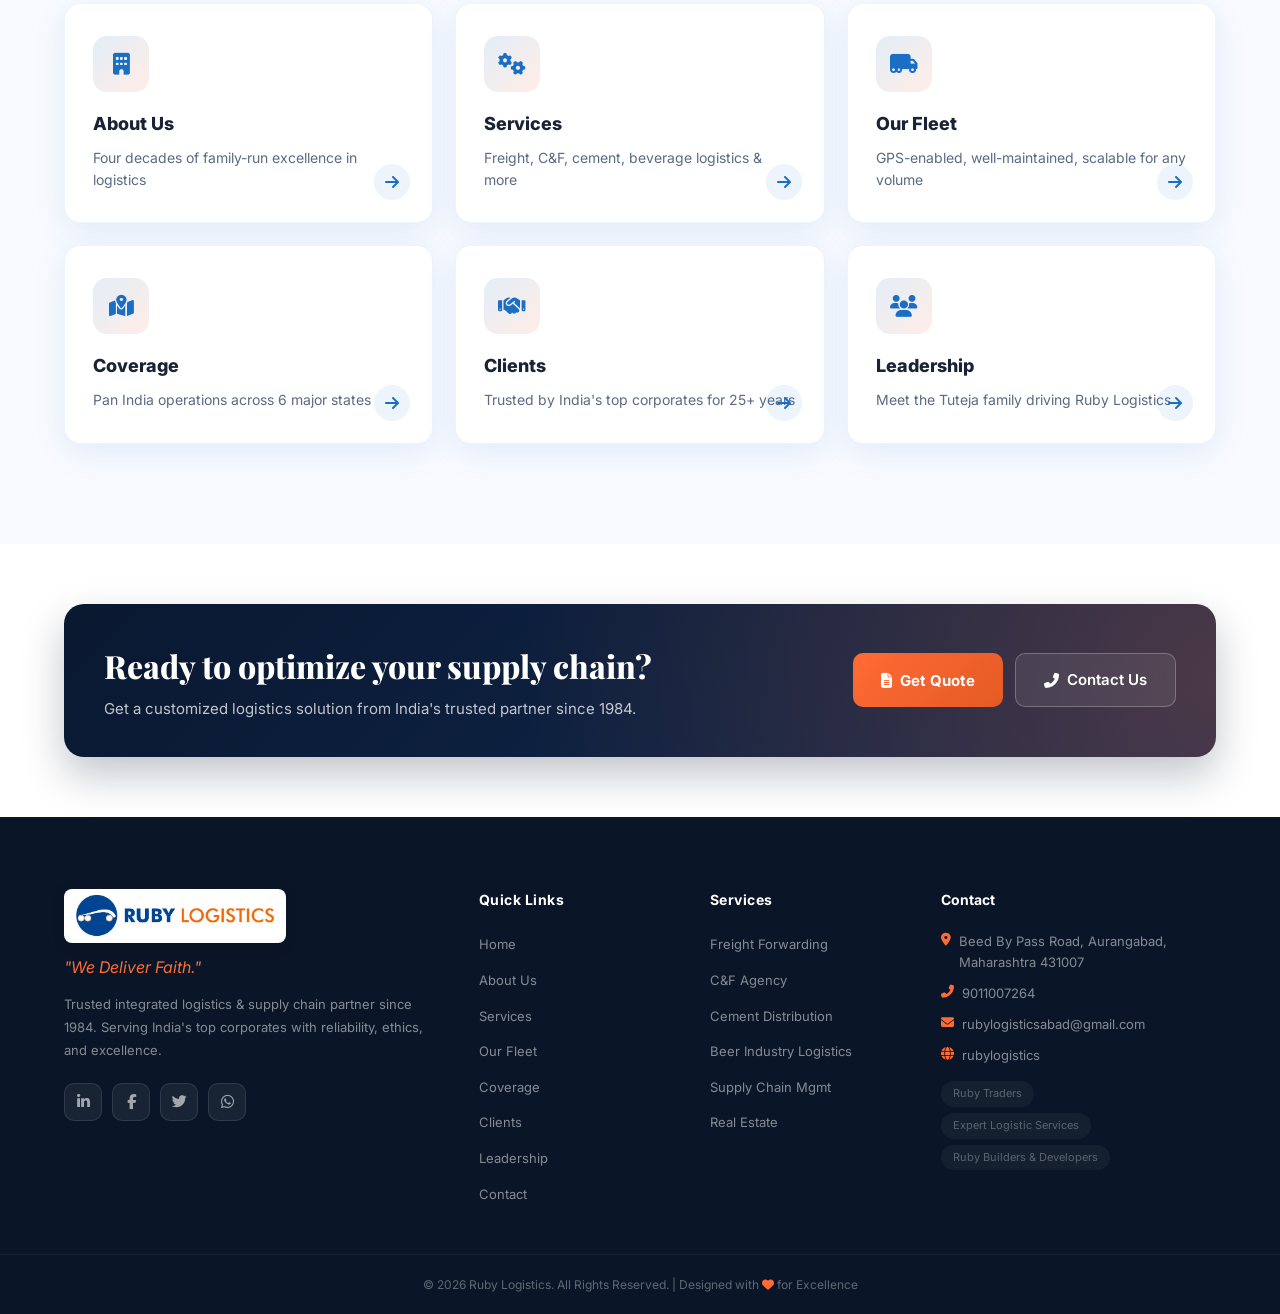
==== commit 8cefd617: "feat: convert site to multipage and update content - Split single-page site into 8 pages (home, abou" ====
--- a/website/index.html
+++ b/website/index.html
@@ -13,31 +13,22 @@
   <link rel="stylesheet" href="css/style.css" />
   <link rel="stylesheet" href="css/responsive.css" />
 </head>
-<body>
+<body data-page="home">
 
   <!-- Preloader -->
   <div id="preloader">
     <div class="preloader-inner">
-
-      <!-- Logo -->
       <div class="pre-logo-wrap">
         <img src="images/logo_0.jpeg" alt="Ruby Logistics" class="pre-logo"/>
       </div>
-
-      <!-- Tagline -->
       <p class="pre-tagline">— We Deliver Faith —</p>
-
-      <!-- Road + Truck animation -->
       <div class="pre-road-wrap">
-        <!-- Road -->
         <div class="pre-road">
           <div class="pre-dashes">
             <span></span><span></span><span></span><span></span><span></span>
             <span></span><span></span><span></span><span></span><span></span>
           </div>
         </div>
-
-        <!-- Truck SVG driving across -->
         <svg class="pre-truck" viewBox="0 0 220 60" xmlns="http://www.w3.org/2000/svg">
           <defs>
             <linearGradient id="pt" x1="0" y1="0" x2="0" y2="1">
@@ -49,25 +40,20 @@
               <stop offset="100%" stop-color="#0d4a8a"/>
             </linearGradient>
           </defs>
-          <!-- Trailer -->
           <rect x="0" y="8" width="138" height="38" rx="3" fill="url(#pt)"/>
           <rect x="0" y="38" width="138" height="5" rx="0" fill="#FF6B35"/>
           <rect x="2" y="8" width="134" height="4" rx="2" fill="rgba(255,255,255,0.06)"/>
           <text x="69" y="29" font-family="Arial,sans-serif" font-size="8" font-weight="800" fill="rgba(255,255,255,0.85)" text-anchor="middle" letter-spacing="1.5">RUBY LOGISTICS</text>
           <text x="69" y="39" font-family="Arial,sans-serif" font-size="5" fill="rgba(255,107,53,0.9)" text-anchor="middle" letter-spacing="1">WE DELIVER FAITH</text>
-          <!-- Cab -->
           <rect x="140" y="2" width="72" height="44" rx="5" fill="url(#pc)"/>
           <rect x="145" y="6" width="60" height="30" rx="3" fill="rgba(100,181,246,0.25)"/>
           <rect x="147" y="8" width="25" height="3" rx="1" fill="rgba(255,255,255,0.15)"/>
           <rect x="140" y="40" width="72" height="6" rx="0" fill="#FF6B35"/>
-          <!-- Exhaust -->
           <rect x="198" y="0" width="5" height="10" rx="2" fill="#444"/>
           <circle class="ps1" cx="200" cy="0" r="3" fill="rgba(200,200,200,0.2)"/>
           <circle class="ps2" cx="201" cy="-5" r="4" fill="rgba(180,180,180,0.15)"/>
-          <!-- Headlight -->
           <ellipse cx="211" cy="30" rx="6" ry="5" fill="#fff8e1" opacity="0.9"/>
           <ellipse cx="211" cy="30" rx="4" ry="3" fill="#FFE57F"/>
-          <!-- Wheels -->
           <circle cx="24"  cy="48" r="10" fill="#1a1a1a" stroke="#444" stroke-width="1.5"/>
           <circle cx="24"  cy="48" r="5"  fill="#2e2e2e"/><circle cx="24"  cy="48" r="2" fill="#555"/>
           <circle cx="58"  cy="48" r="10" fill="#1a1a1a" stroke="#444" stroke-width="1.5"/>
@@ -76,15 +62,11 @@
           <circle cx="160" cy="48" r="5"  fill="#2e2e2e"/><circle cx="160" cy="48" r="2" fill="#555"/>
           <circle cx="196" cy="48" r="10" fill="#1a1a1a" stroke="#444" stroke-width="1.5"/>
           <circle cx="196" cy="48" r="5"  fill="#2e2e2e"/><circle cx="196" cy="48" r="2" fill="#555"/>
-          <!-- Shadow -->
           <ellipse cx="110" cy="59" rx="105" ry="4" fill="rgba(0,0,0,0.3)"/>
         </svg>
       </div>
-
-      <!-- Progress bar -->
       <div class="pre-bar"><div class="pre-fill"></div></div>
       <p class="pre-percent">Loading…</p>
-
     </div>
   </div>
 
@@ -116,8 +98,8 @@
           <label>Service Required *</label>
           <select required>
             <option value="">Select Service</option>
-            <option>Freight Forwarding & Transportation</option>
-            <option>Clearing & Forwarding (C&F)</option>
+            <option>Freight Forwarding &amp; Transportation</option>
+            <option>Clearing &amp; Forwarding (C&amp;F)</option>
             <option>Cement Distribution</option>
             <option>Beer Industry Logistics</option>
             <option>Supply Chain Management</option>
@@ -138,22 +120,19 @@
   <!-- Navigation -->
   <nav id="navbar">
     <div class="nav-container">
-      <a href="#home" class="nav-logo">
+      <a href="index.html" class="nav-logo">
         <img src="images/logo_0.jpeg" alt="Ruby Logistics" class="nav-logo-img-real"/>
       </a>
-
       <ul class="nav-links" id="navLinks">
-        <li><a href="#home" class="nav-link active">Home</a></li>
-        <li><a href="#about" class="nav-link">About</a></li>
-        <li><a href="#services" class="nav-link">Services</a></li>
-        <li><a href="#strengths" class="nav-link">Why Us</a></li>
-        <li><a href="#fleet" class="nav-link">Fleet</a></li>
-        <li><a href="#coverage" class="nav-link">Coverage</a></li>
-        <li><a href="#clients" class="nav-link">Clients</a></li>
-        <li><a href="#team" class="nav-link">Team</a></li>
-        <li><a href="#contact" class="nav-link">Contact</a></li>
+        <li><a href="index.html" class="nav-link" data-page="home">Home</a></li>
+        <li><a href="about.html" class="nav-link" data-page="about">About</a></li>
+        <li><a href="services.html" class="nav-link" data-page="services">Services</a></li>
+        <li><a href="fleet.html" class="nav-link" data-page="fleet">Fleet</a></li>
+        <li><a href="coverage.html" class="nav-link" data-page="coverage">Coverage</a></li>
+        <li><a href="clients.html" class="nav-link" data-page="clients">Clients</a></li>
+        <li><a href="team.html" class="nav-link" data-page="team">Team</a></li>
+        <li><a href="contact.html" class="nav-link" data-page="contact">Contact</a></li>
       </ul>
-
       <div class="nav-actions">
         <button class="btn-quote-nav" id="openModalNav">Get Quote</button>
         <button class="hamburger" id="hamburger" aria-label="Menu">
@@ -167,15 +146,14 @@
   <div class="mobile-menu" id="mobileMenu">
     <div class="mobile-menu-inner">
       <ul>
-        <li><a href="#home" class="mob-link">Home</a></li>
-        <li><a href="#about" class="mob-link">About</a></li>
-        <li><a href="#services" class="mob-link">Services</a></li>
-        <li><a href="#strengths" class="mob-link">Why Us</a></li>
-        <li><a href="#fleet" class="mob-link">Fleet</a></li>
-        <li><a href="#coverage" class="mob-link">Coverage</a></li>
-        <li><a href="#clients" class="mob-link">Clients</a></li>
-        <li><a href="#team" class="mob-link">Team</a></li>
-        <li><a href="#contact" class="mob-link">Contact</a></li>
+        <li><a href="index.html" class="mob-link" data-page="home">Home</a></li>
+        <li><a href="about.html" class="mob-link" data-page="about">About</a></li>
+        <li><a href="services.html" class="mob-link" data-page="services">Services</a></li>
+        <li><a href="fleet.html" class="mob-link" data-page="fleet">Fleet</a></li>
+        <li><a href="coverage.html" class="mob-link" data-page="coverage">Coverage</a></li>
+        <li><a href="clients.html" class="mob-link" data-page="clients">Clients</a></li>
+        <li><a href="team.html" class="mob-link" data-page="team">Team</a></li>
+        <li><a href="contact.html" class="mob-link" data-page="contact">Contact</a></li>
       </ul>
       <button class="btn-quote-mob" id="openModalMob">Get a Quote</button>
     </div>
@@ -189,7 +167,6 @@
     </div>
 
     <div class="hero-inner container">
-      <!-- LEFT: Text Content -->
       <div class="hero-content">
         <div class="hero-badge animate-fade-up" data-delay="0">
           <i class="fas fa-shield-alt"></i> Trusted Since 1984 &bull; 40+ Years of Excellence
@@ -199,18 +176,17 @@
           <span class="title-faith">Faith.</span>
         </h1>
         <p class="hero-sub animate-fade-up" data-delay="250">
-          India's most reliable integrated logistics & supply chain partner. From Marathwada to Pan India, we move what matters.
+          India's most reliable integrated logistics &amp; supply chain partner. From Marathwada to Pan India, we move what matters.
         </p>
         <div class="hero-ctas animate-fade-up" data-delay="400">
           <button class="btn-primary" id="openModalHero">
             <i class="fas fa-file-alt"></i> Get Quote
           </button>
-          <a href="#contact" class="btn-secondary">
+          <a href="contact.html" class="btn-secondary">
             <i class="fas fa-phone-alt"></i> Contact Us
           </a>
         </div>
 
-        <!-- Stats Row -->
         <div class="hero-stats animate-fade-up" data-delay="550">
           <div class="stat-card">
             <div class="stat-number"><span class="counter" data-target="40">0</span>+</div>
@@ -229,17 +205,11 @@
         </div>
       </div>
 
-      <!-- RIGHT: Animated Truck Visual -->
       <div class="hero-visual animate-fade-up" data-delay="200">
         <div class="hero-visual-inner">
-
-          <!-- Glowing orbit rings -->
           <div class="visual-ring vr1"></div>
           <div class="visual-ring vr2"></div>
-
-          <!-- Road scene -->
           <div class="road-scene">
-            <!-- Top badges row -->
             <div class="badges-row">
               <div class="float-badge fb1">
                 <i class="fas fa-satellite-dish"></i>
@@ -254,10 +224,7 @@
                 <span>On-Time Delivery</span>
               </div>
             </div>
-
-            <!-- Animated truck SVG scene -->
             <div class="truck-scene">
-              <!-- Full scene: road + truck in one SVG for perfect alignment -->
               <svg class="hero-truck-svg" viewBox="0 0 560 200" xmlns="http://www.w3.org/2000/svg">
                 <defs>
                   <linearGradient id="trailerGrad" x1="0" y1="0" x2="0" y2="1">
@@ -279,20 +246,9 @@
                   <filter id="truckGlow">
                     <feDropShadow dx="0" dy="8" stdDeviation="8" flood-color="rgba(0,0,0,0.6)"/>
                   </filter>
-                  <filter id="headlightGlow">
-                    <feGaussianBlur stdDeviation="3" result="blur"/>
-                    <feComposite in="SourceGraphic" in2="blur"/>
-                  </filter>
-                  <clipPath id="roadClip">
-                    <rect x="0" y="145" width="560" height="55"/>
-                  </clipPath>
                 </defs>
-
-                <!-- ===== ROAD ===== -->
                 <rect x="0" y="148" width="560" height="52" fill="url(#roadGrad)" rx="0"/>
-                <!-- Road top edge highlight -->
                 <rect x="0" y="148" width="560" height="3" fill="rgba(255,255,255,0.12)"/>
-                <!-- Road center dashes (animated via CSS) -->
                 <g class="road-dash-group">
                   <rect x="0"   y="172" width="70" height="5" rx="2.5" fill="rgba(255,107,53,0.6)"/>
                   <rect x="110" y="172" width="70" height="5" rx="2.5" fill="rgba(255,107,53,0.6)"/>
@@ -300,114 +256,59 @@
                   <rect x="330" y="172" width="70" height="5" rx="2.5" fill="rgba(255,107,53,0.6)"/>
                   <rect x="440" y="172" width="70" height="5" rx="2.5" fill="rgba(255,107,53,0.6)"/>
                 </g>
-                <!-- Road bottom edge -->
                 <rect x="0" y="196" width="560" height="4" fill="rgba(255,255,255,0.05)"/>
-
-                <!-- ===== TRUCK (bouncing via CSS) ===== -->
                 <g class="truck-body-group" filter="url(#truckGlow)">
-
-                  <!-- TRAILER -->
-                  <!-- Main trailer body -->
                   <rect x="4" y="55" width="350" height="90" rx="5" fill="url(#trailerGrad)"/>
-                  <!-- Trailer roof highlight strip -->
                   <rect x="6" y="55" width="346" height="7" rx="3" fill="rgba(255,255,255,0.07)"/>
-                  <!-- Trailer bottom orange stripe -->
                   <rect x="4" y="134" width="350" height="11" rx="0" fill="#FF6B35"/>
-                  <!-- Trailer panel rivet lines -->
                   <line x1="90"  y1="58" x2="90"  y2="143" stroke="rgba(255,255,255,0.05)" stroke-width="1.5"/>
                   <line x1="180" y1="58" x2="180" y2="143" stroke="rgba(255,255,255,0.05)" stroke-width="1.5"/>
                   <line x1="270" y1="58" x2="270" y2="143" stroke="rgba(255,255,255,0.05)" stroke-width="1.5"/>
-                  <!-- Trailer front coupler -->
                   <rect x="350" y="100" width="14" height="22" rx="3" fill="#2a4060"/>
-                  <!-- Trailer text -->
                   <text x="179" y="108" font-family="Arial,sans-serif" font-size="18" fill="rgba(255,255,255,0.92)" font-weight="800" text-anchor="middle" letter-spacing="3">RUBY LOGISTICS</text>
                   <text x="179" y="128" font-family="Arial,sans-serif" font-size="10" fill="rgba(255,107,53,0.8)" text-anchor="middle" letter-spacing="2.5">WE DELIVER FAITH</text>
-
-                  <!-- CAB -->
                   <rect x="362" y="30" width="168" height="115" rx="8" fill="url(#cabGrad)"/>
-                  <!-- Cab roof curve -->
                   <path d="M362 38 Q420 20 530 30 L530 38 Z" fill="rgba(255,255,255,0.06)"/>
-                  <!-- Windshield -->
                   <rect x="372" y="38" width="140" height="72" rx="6" fill="rgba(100,181,246,0.28)"/>
-                  <!-- Windshield A-pillar division -->
                   <line x1="442" y1="38" x2="442" y2="110" stroke="rgba(255,255,255,0.15)" stroke-width="2"/>
-                  <!-- Windshield glare top -->
                   <rect x="374" y="40" width="60" height="5" rx="2" fill="rgba(255,255,255,0.18)"/>
-                  <!-- Cab orange bottom stripe -->
                   <rect x="362" y="134" width="168" height="11" rx="0" fill="#FF6B35"/>
-                  <!-- Cab door handle line -->
                   <line x1="400" y1="90" x2="430" y2="90" stroke="rgba(255,255,255,0.2)" stroke-width="2" stroke-linecap="round"/>
-                  <!-- Side mirror -->
                   <rect x="524" y="42" width="22" height="12" rx="3" fill="#0d3a70"/>
                   <line x1="524" y1="48" x2="535" y2="42" stroke="#0d3a70" stroke-width="3"/>
-                  <!-- Exhaust stack -->
                   <rect x="500" y="8" width="10" height="30" rx="5" fill="#3a3a3a"/>
                   <rect x="498" y="6" width="14" height="6" rx="3" fill="#444"/>
-                  <!-- Exhaust smoke -->
                   <circle class="smoke s1" cx="505" cy="5" r="6" fill="rgba(200,200,200,0.25)"/>
                   <circle class="smoke s2" cx="507" cy="-4" r="9" fill="rgba(180,180,180,0.15)"/>
                   <circle class="smoke s3" cx="503" cy="-14" r="12" fill="rgba(160,160,160,0.1)"/>
-                  <!-- Headlight housing -->
                   <rect x="527" y="88" width="6" height="18" rx="1" fill="#0d3a70"/>
-                  <!-- Headlight -->
                   <ellipse cx="532" cy="100" rx="12" ry="9" fill="#fff8e1" opacity="0.95"/>
                   <ellipse cx="532" cy="100" rx="8" ry="6" fill="#FFE57F"/>
-                  <!-- Headlight beam -->
                   <polygon points="544,92 560,82 560,118 544,108" fill="rgba(255,248,200,0.06)"/>
-                  <!-- Fog light -->
                   <ellipse cx="532" cy="118" rx="6" ry="4" fill="#fff8e1" opacity="0.5"/>
-
-                  <!-- WHEELS -->
-                  <!-- Rear trailer dual axle -->
                   <circle cx="55"  cy="148" r="21" fill="#1a1a1a" stroke="#3a3a3a" stroke-width="2.5"/>
                   <circle cx="55"  cy="148" r="13" fill="url(#wheelHubGrad)"/>
                   <circle cx="55"  cy="148" r="5"  fill="#555"/>
-                  <line x1="55" y1="127" x2="55" y2="169" stroke="#444" stroke-width="1.5" opacity="0.4"/>
-                  <line x1="34" y1="148" x2="76" y2="148" stroke="#444" stroke-width="1.5" opacity="0.4"/>
-
                   <circle cx="100" cy="148" r="21" fill="#1a1a1a" stroke="#3a3a3a" stroke-width="2.5"/>
                   <circle cx="100" cy="148" r="13" fill="url(#wheelHubGrad)"/>
                   <circle cx="100" cy="148" r="5"  fill="#555"/>
-                  <line x1="100" y1="127" x2="100" y2="169" stroke="#444" stroke-width="1.5" opacity="0.4"/>
-                  <line x1="79"  y1="148" x2="121" y2="148" stroke="#444" stroke-width="1.5" opacity="0.4"/>
-
-                  <!-- Mid trailer axle -->
                   <circle cx="228" cy="148" r="21" fill="#1a1a1a" stroke="#3a3a3a" stroke-width="2.5"/>
                   <circle cx="228" cy="148" r="13" fill="url(#wheelHubGrad)"/>
                   <circle cx="228" cy="148" r="5"  fill="#555"/>
-                  <line x1="228" y1="127" x2="228" y2="169" stroke="#444" stroke-width="1.5" opacity="0.4"/>
-                  <line x1="207" y1="148" x2="249" y2="148" stroke="#444" stroke-width="1.5" opacity="0.4"/>
-
                   <circle cx="273" cy="148" r="21" fill="#1a1a1a" stroke="#3a3a3a" stroke-width="2.5"/>
                   <circle cx="273" cy="148" r="13" fill="url(#wheelHubGrad)"/>
                   <circle cx="273" cy="148" r="5"  fill="#555"/>
-                  <line x1="273" y1="127" x2="273" y2="169" stroke="#444" stroke-width="1.5" opacity="0.4"/>
-                  <line x1="252" y1="148" x2="294" y2="148" stroke="#444" stroke-width="1.5" opacity="0.4"/>
-
-                  <!-- Cab steer axle -->
                   <circle cx="418" cy="148" r="21" fill="#1a1a1a" stroke="#3a3a3a" stroke-width="2.5"/>
                   <circle cx="418" cy="148" r="13" fill="url(#wheelHubGrad)"/>
                   <circle cx="418" cy="148" r="5"  fill="#555"/>
-                  <line x1="418" y1="127" x2="418" y2="169" stroke="#444" stroke-width="1.5" opacity="0.4"/>
-                  <line x1="397" y1="148" x2="439" y2="148" stroke="#444" stroke-width="1.5" opacity="0.4"/>
-
-                  <!-- Cab drive axle -->
                   <circle cx="494" cy="148" r="21" fill="#1a1a1a" stroke="#3a3a3a" stroke-width="2.5"/>
                   <circle cx="494" cy="148" r="13" fill="url(#wheelHubGrad)"/>
                   <circle cx="494" cy="148" r="5"  fill="#555"/>
-                  <line x1="494" y1="127" x2="494" y2="169" stroke="#444" stroke-width="1.5" opacity="0.4"/>
-                  <line x1="473" y1="148" x2="515" y2="148" stroke="#444" stroke-width="1.5" opacity="0.4"/>
-
-                  <!-- Ground shadow -->
                   <ellipse cx="280" cy="170" rx="270" ry="7" fill="rgba(0,0,0,0.35)"/>
                 </g>
               </svg>
-
-              <!-- Wheel dust clouds -->
               <div class="wheel-dust"></div>
             </div>
-
-            <!-- Route indicator dots -->
             <div class="route-dots">
               <span class="rdot active" title="Aurangabad HQ"></span>
               <span class="rdot" title="Pune"></span>
@@ -416,186 +317,6 @@
               <span class="rdot" title="Raipur"></span>
             </div>
           </div>
-
-        </div>
-      </div>
-    </div>
-  </section>
-
-  <!-- ==================== ABOUT ==================== -->
-  <section id="about" class="section about-section">
-    <div class="container">
-
-      <!-- Top: section label + title -->
-      <div class="about-top" data-aos="fade-up">
-        <div class="section-tag">About Ruby Logistics</div>
-        <h2 class="section-title">Four Decades of Delivering <span class="highlight-orange">Trust</span> Across India</h2>
-      </div>
-
-      <!-- Main grid: left content + right image stack -->
-      <div class="about-grid-new">
-
-        <!-- LEFT: content column -->
-        <div class="about-left" data-aos="fade-right">
-
-          <p class="about-lead">Ruby Logistics is a trusted name in integrated logistics and supply chain solutions, a proudly <strong>family-run enterprise</strong> built on ethics, reliability, and four decades of excellence.</p>
-
-          <!-- Key milestones / timeline -->
-          <div class="about-timeline">
-            <div class="atl-item">
-              <div class="atl-year">1984</div>
-              <div class="atl-line"><span></span></div>
-              <div class="atl-text">
-                <strong>Founded by Ravinder Singh Tuteja</strong>
-                <p>Started operations in Aurangabad with a vision to build a reliable transport company in Marathwada.</p>
-              </div>
-            </div>
-            <div class="atl-item">
-              <div class="atl-year">2000s</div>
-              <div class="atl-line"><span></span></div>
-              <div class="atl-text">
-                <strong>Expansion & Corporate Partnerships</strong>
-                <p>Forged 20-year partnerships with ABInBev & United Breweries. Pan India network established.</p>
-              </div>
-            </div>
-            <div class="atl-item">
-              <div class="atl-year">Now</div>
-              <div class="atl-line"><span></span></div>
-              <div class="atl-text">
-                <strong>8+ Corporate Clients, Pan India</strong>
-                <p>Operating across Maharashtra, Chhattisgarh, Punjab, Rajasthan, Odisha & Puducherry with GPS-enabled fleet.</p>
-              </div>
-            </div>
-          </div>
-
-          <!-- Vision box -->
-          <div class="about-vision">
-            <div class="vision-icon"><i class="fas fa-eye"></i></div>
-            <div>
-              <strong>Our Vision</strong>
-              <p>To become one of India's most reliable and innovative logistics partners, continuously enhancing operational excellence and delivering value-driven services.</p>
-            </div>
-          </div>
-
-          <!-- Group entities -->
-          <div class="about-entities">
-            <div class="entity-badge"><i class="fas fa-truck"></i> Ruby Traders</div>
-            <div class="entity-badge"><i class="fas fa-boxes"></i> Expert Logistic Services</div>
-            <div class="entity-badge"><i class="fas fa-building"></i> Ruby Builders & Developers</div>
-          </div>
-        </div>
-
-        <!-- RIGHT: image + floating stat cards -->
-        <div class="about-right" data-aos="fade-left">
-          <div class="about-img-stack">
-
-            <!-- Main truck photo from brochure -->
-            <div class="about-main-img">
-              <img src="images/logo_1.jpeg" alt="Ruby Logistics Fleet on highway" loading="lazy" />
-              <!-- Dark gradient overlay at bottom -->
-              <div class="about-img-overlay"></div>
-            </div>
-
-            <!-- Floating stat cards pinned to image -->
-            <div class="about-stat-card asc-tl" data-aos="zoom-in" data-aos-delay="200">
-              <div class="asc-icon"><i class="fas fa-history"></i></div>
-              <div class="asc-val">40+</div>
-              <div class="asc-label">Years Experience</div>
-            </div>
-
-            <div class="about-stat-card asc-tr" data-aos="zoom-in" data-aos-delay="350">
-              <div class="asc-icon"><i class="fas fa-users"></i></div>
-              <div class="asc-val">8+</div>
-              <div class="asc-label">Corporate Clients</div>
-            </div>
-
-            <div class="about-stat-card asc-bl" data-aos="zoom-in" data-aos-delay="500">
-              <div class="asc-icon"><i class="fas fa-map-marked-alt"></i></div>
-              <div class="asc-val">Pan</div>
-              <div class="asc-label">India Network</div>
-            </div>
-
-            <!-- Operating cities strip -->
-            <div class="about-cities-strip">
-              <i class="fas fa-map-marker-alt"></i>
-              <span>Aurangabad &bull; Pune &bull; Mumbai &bull; Jalgaon &bull; Waluj</span>
-            </div>
-          </div>
-        </div>
-
-      </div>
-    </div>
-  </section>
-
-  <!-- ==================== SERVICES ==================== -->
-  <section id="services" class="section services-section">
-    <div class="container">
-      <div class="section-header" data-aos="fade-up">
-        <div class="section-tag">What We Do</div>
-        <h2 class="section-title">Our <span class="highlight-orange">Services</span></h2>
-        <p class="section-sub">Comprehensive logistics solutions tailored to your industry needs</p>
-      </div>
-
-      <div class="services-grid">
-        <div class="service-card" data-aos="fade-up" data-aos-delay="0">
-          <div class="service-icon-wrap">
-            <div class="service-icon-bg"></div>
-            <i class="fas fa-shipping-fast service-icon"></i>
-          </div>
-          <h3>Freight Forwarding & Transportation</h3>
-          <p>End-to-end freight management with our robust fleet. Bulk consignments, high-volume distribution, and time-sensitive cargo handled with precision.</p>
-          <a href="#contact" class="service-link">Learn More <i class="fas fa-arrow-right"></i></a>
-        </div>
-
-        <div class="service-card" data-aos="fade-up" data-aos-delay="100">
-          <div class="service-icon-wrap">
-            <div class="service-icon-bg"></div>
-            <i class="fas fa-file-contract service-icon"></i>
-          </div>
-          <h3>Clearing & Forwarding (C&F)</h3>
-          <p>Complete C&F agency operations ensuring smooth cargo movement with full regulatory compliance and documentation support.</p>
-          <a href="#contact" class="service-link">Learn More <i class="fas fa-arrow-right"></i></a>
-        </div>
-
-        <div class="service-card featured" data-aos="fade-up" data-aos-delay="200">
-          <div class="service-badge">Top Service</div>
-          <div class="service-icon-wrap">
-            <div class="service-icon-bg"></div>
-            <i class="fas fa-industry service-icon"></i>
-          </div>
-          <h3>Cement Distribution</h3>
-          <p>Specialized cement logistics with capacity of <strong>50,000 MT per month</strong>. Serving Adani, Orient, Wonder, and Chettinad Cements for 25+ years.</p>
-          <a href="#contact" class="service-link">Learn More <i class="fas fa-arrow-right"></i></a>
-        </div>
-
-        <div class="service-card" data-aos="fade-up" data-aos-delay="300">
-          <div class="service-icon-wrap">
-            <div class="service-icon-bg"></div>
-            <i class="fas fa-beer service-icon"></i>
-          </div>
-          <h3>Beer Industry Logistics</h3>
-          <p>Specialized logistics for the beer & beverage sector. Lifting capacity of <strong>10 Lac cases per month</strong> for ABInBev, United Breweries, and Carlsberg.</p>
-          <a href="#contact" class="service-link">Learn More <i class="fas fa-arrow-right"></i></a>
-        </div>
-
-        <div class="service-card" data-aos="fade-up" data-aos-delay="400">
-          <div class="service-icon-wrap">
-            <div class="service-icon-bg"></div>
-            <i class="fas fa-network-wired service-icon"></i>
-          </div>
-          <h3>Supply Chain Management</h3>
-          <p>Integrated supply chain solutions combining route optimization, real-time tracking, and operational excellence across all touchpoints.</p>
-          <a href="#contact" class="service-link">Learn More <i class="fas fa-arrow-right"></i></a>
-        </div>
-
-        <div class="service-card" data-aos="fade-up" data-aos-delay="500">
-          <div class="service-icon-wrap">
-            <div class="service-icon-bg"></div>
-            <i class="fas fa-city service-icon"></i>
-          </div>
-          <h3>Real Estate Development</h3>
-          <p>Strategic real estate and land development through Ruby Builders & Developers, delivering quality projects across the Marathwada region.</p>
-          <a href="#contact" class="service-link">Learn More <i class="fas fa-arrow-right"></i></a>
         </div>
       </div>
     </div>
@@ -629,727 +350,66 @@
     </div>
   </section>
 
-  <!-- ==================== STRENGTHS ==================== -->
-  <section id="strengths" class="section strengths-section">
+  <!-- ==================== HOME EXPLORE GRID ==================== -->
+  <section class="section home-explore">
     <div class="container">
       <div class="section-header" data-aos="fade-up">
-        <div class="section-tag">Our Advantage</div>
-        <h2 class="section-title">Why Choose <span class="highlight-orange">Ruby Logistics</span>?</h2>
-        <p class="section-sub">Our operational excellence is driven by experience, infrastructure, and commitment to your success</p>
-      </div>
-
-      <div class="strengths-grid">
-        <div class="strength-item" data-aos="fade-up" data-aos-delay="0">
-          <div class="strength-num">01</div>
-          <div class="strength-icon"><i class="fas fa-truck-loading"></i></div>
-          <h4>Robust Fleet Infrastructure</h4>
-          <p>Well-maintained scalable fleet for bulk consignments, high-volume distribution, and time-sensitive cargo.</p>
-        </div>
-        <div class="strength-item" data-aos="fade-up" data-aos-delay="80">
-          <div class="strength-num">02</div>
-          <div class="strength-icon"><i class="fas fa-satellite"></i></div>
-          <h4>GPS & Tech-Enabled Operations</h4>
-          <p>Advanced GPS tracking with fuel sensors for real-time monitoring, route management, and enhanced transparency.</p>
-        </div>
-        <div class="strength-item" data-aos="fade-up" data-aos-delay="160">
-          <div class="strength-num">03</div>
-          <div class="strength-icon"><i class="fas fa-clock"></i></div>
-          <h4>Timely & Reliable Deliveries</h4>
-          <p>Time commitment is central to our operations. Structured planning ensures consistent on-schedule deliveries.</p>
-        </div>
-        <div class="strength-item" data-aos="fade-up" data-aos-delay="240">
-          <div class="strength-num">04</div>
-          <div class="strength-icon"><i class="fas fa-headset"></i></div>
-          <h4>Emergency Response Support</h4>
-          <p>Proactive support during urgent critical situations, ensuring uninterrupted supply chain operations.</p>
-        </div>
-        <div class="strength-item" data-aos="fade-up" data-aos-delay="320">
-          <div class="strength-num">05</div>
-          <div class="strength-icon"><i class="fas fa-handshake"></i></div>
-          <h4>Transparent Operations</h4>
-          <p>Complete transparency in transactions, documentation, and communication, building long-term trust.</p>
-        </div>
-        <div class="strength-item" data-aos="fade-up" data-aos-delay="400">
-          <div class="strength-num">06</div>
-          <div class="strength-icon"><i class="fas fa-tools"></i></div>
-          <h4>In-House Workshop & Maintenance</h4>
-          <p>Dedicated in-house workshop with skilled mechanics and spare parts inventory to minimize downtime.</p>
-        </div>
-        <div class="strength-item" data-aos="fade-up" data-aos-delay="480">
-          <div class="strength-num">07</div>
-          <div class="strength-icon"><i class="fas fa-shield-alt"></i></div>
-          <h4>Certified & Insured Fleet</h4>
-          <p>Every vehicle fully registered, certified, and covered under comprehensive insurance policies.</p>
-        </div>
-        <div class="strength-item" data-aos="fade-up" data-aos-delay="560">
-          <div class="strength-num">08</div>
-          <div class="strength-icon"><i class="fas fa-star"></i></div>
-          <h4>Customer-Centric Approach</h4>
-          <p>Tailored solutions meeting diverse client requirements across different sectors of the industry.</p>
-        </div>
+        <div class="section-tag">Explore</div>
+        <h2 class="section-title">Discover <span class="highlight-orange">Ruby Logistics</span></h2>
+        <p class="section-sub">Browse the sections below to learn more about our company, services, fleet, and reach</p>
+      </div>
+      <div class="explore-grid">
+        <a href="about.html" class="explore-card" data-aos="fade-up" data-aos-delay="0">
+          <div class="explore-icon"><i class="fas fa-building"></i></div>
+          <h3>About Us</h3>
+          <p>Four decades of family-run excellence in logistics</p>
+          <span class="explore-arrow"><i class="fas fa-arrow-right"></i></span>
+        </a>
+        <a href="services.html" class="explore-card" data-aos="fade-up" data-aos-delay="80">
+          <div class="explore-icon"><i class="fas fa-cogs"></i></div>
+          <h3>Services</h3>
+          <p>Freight, C&amp;F, cement, beverage logistics &amp; more</p>
+          <span class="explore-arrow"><i class="fas fa-arrow-right"></i></span>
+        </a>
+        <a href="fleet.html" class="explore-card" data-aos="fade-up" data-aos-delay="160">
+          <div class="explore-icon"><i class="fas fa-truck-moving"></i></div>
+          <h3>Our Fleet</h3>
+          <p>GPS-enabled, well-maintained, scalable for any volume</p>
+          <span class="explore-arrow"><i class="fas fa-arrow-right"></i></span>
+        </a>
+        <a href="coverage.html" class="explore-card" data-aos="fade-up" data-aos-delay="240">
+          <div class="explore-icon"><i class="fas fa-map-marked-alt"></i></div>
+          <h3>Coverage</h3>
+          <p>Pan India operations across 6 major states</p>
+          <span class="explore-arrow"><i class="fas fa-arrow-right"></i></span>
+        </a>
+        <a href="clients.html" class="explore-card" data-aos="fade-up" data-aos-delay="320">
+          <div class="explore-icon"><i class="fas fa-handshake"></i></div>
+          <h3>Clients</h3>
+          <p>Trusted by India's top corporates for 25+ years</p>
+          <span class="explore-arrow"><i class="fas fa-arrow-right"></i></span>
+        </a>
+        <a href="team.html" class="explore-card" data-aos="fade-up" data-aos-delay="400">
+          <div class="explore-icon"><i class="fas fa-users"></i></div>
+          <h3>Leadership</h3>
+          <p>Meet the Tuteja family driving Ruby Logistics</p>
+          <span class="explore-arrow"><i class="fas fa-arrow-right"></i></span>
+        </a>
       </div>
     </div>
   </section>
 
-  <!-- ==================== INDUSTRIES ==================== -->
-  <section class="section industries-section">
+  <!-- ==================== CTA STRIP ==================== -->
+  <section class="section cta-strip-section">
     <div class="container">
-      <div class="section-header" data-aos="fade-up">
-        <div class="section-tag">Industries We Serve</div>
-        <h2 class="section-title">Sector-Specific <span class="highlight-orange">Expertise</span></h2>
-        <p class="section-sub">Deep domain knowledge in the industries we serve</p>
-      </div>
-
-      <div class="industries-grid">
-        <div class="industry-card" data-aos="flip-left" data-aos-delay="0">
-          <div class="industry-bg industry-cement"></div>
-          <div class="industry-content">
-            <div class="industry-icon"><i class="fas fa-industry"></i></div>
-            <h3>Cement Industry</h3>
-            <p>50,000 MT per month capacity serving top cement majors for 25+ years</p>
-            <ul class="industry-clients">
-              <li>Adani Cement (25 yrs)</li>
-              <li>Orient Cement (25 yrs)</li>
-              <li>Wonder Cement (2 yrs)</li>
-              <li>Chettinad Cements (5 yrs)</li>
-            </ul>
-          </div>
-        </div>
-
-        <div class="industry-card" data-aos="flip-left" data-aos-delay="150">
-          <div class="industry-bg industry-beer"></div>
-          <div class="industry-content">
-            <div class="industry-icon"><i class="fas fa-beer"></i></div>
-            <h3>Beer & Beverage</h3>
-            <p>10 Lac cases/month capacity for India's leading breweries</p>
-            <ul class="industry-clients">
-              <li>ABInBev India (20 yrs)</li>
-              <li>United Breweries (20 yrs)</li>
-              <li>Carlsberg India (15 yrs)</li>
-            </ul>
-          </div>
-        </div>
-
-        <div class="industry-card" data-aos="flip-left" data-aos-delay="300">
-          <div class="industry-bg industry-drinks"></div>
-          <div class="industry-content">
-            <div class="industry-icon"><i class="fas fa-glass-cheers"></i></div>
-            <h3>Cold Drinks Distribution</h3>
-            <p>5 Lac cases/month capacity for cold drink distribution</p>
-            <ul class="industry-clients">
-              <li>Hindustan Coca-Cola (5 yrs)</li>
-              <li>Pan India Distribution</li>
-              <li>Last-mile delivery expertise</li>
-            </ul>
-          </div>
-        </div>
-      </div>
-    </div>
-  </section>
-
-  <!-- ==================== FLEET ==================== -->
-  <section id="fleet" class="section fleet-section">
-    <div class="container">
-      <div class="section-header" data-aos="fade-up">
-        <div class="section-tag">Our Fleet</div>
-        <h2 class="section-title">Powerful Fleet, <span class="highlight-orange">Seamless Delivery</span></h2>
-        <p class="section-sub">A well-maintained, GPS-enabled fleet with in-house workshop support</p>
-      </div>
-
-      <div class="fleet-features" data-aos="fade-up">
-        <div class="fleet-feature">
-          <i class="fas fa-satellite-dish"></i>
-          <span>GPS Enabled</span>
-        </div>
-        <div class="fleet-feature">
-          <i class="fas fa-gas-pump"></i>
-          <span>Fuel Sensors</span>
-        </div>
-        <div class="fleet-feature">
-          <i class="fas fa-tools"></i>
-          <span>In-House Workshop</span>
-        </div>
-        <div class="fleet-feature">
-          <i class="fas fa-shield-alt"></i>
-          <span>Fully Insured</span>
-        </div>
-        <div class="fleet-feature">
-          <i class="fas fa-certificate"></i>
-          <span>Certified Fleet</span>
-        </div>
-        <div class="fleet-feature">
-          <i class="fas fa-cogs"></i>
-          <span>Spare Parts Inventory</span>
-        </div>
-      </div>
-
-      <div class="fleet-gallery">
-        <div class="fleet-card" data-aos="fade-up" data-aos-delay="0">
-          <div class="fleet-img fleet-img-1">
-            <div class="fleet-overlay">
-              <div class="fleet-tag">Flatbed Trailer</div>
-            </div>
-          </div>
-          <div class="fleet-card-info">
-            <h4>Heavy Duty Flatbed</h4>
-            <p>For cement & construction material</p>
-          </div>
-        </div>
-        <div class="fleet-card" data-aos="fade-up" data-aos-delay="150">
-          <div class="fleet-img fleet-img-2">
-            <div class="fleet-overlay">
-              <div class="fleet-tag">Covered Carrier</div>
-            </div>
-          </div>
-          <div class="fleet-card-info">
-            <h4>Covered Box Carrier</h4>
-            <p>For beer & beverage distribution</p>
-          </div>
-        </div>
-        <div class="fleet-card" data-aos="fade-up" data-aos-delay="300">
-          <div class="fleet-img fleet-img-3">
-            <div class="fleet-overlay">
-              <div class="fleet-tag">Fleet Yard</div>
-            </div>
-          </div>
-          <div class="fleet-card-info">
-            <h4>Multi-Truck Fleet</h4>
-            <p>Scalable for any volume requirement</p>
-          </div>
-        </div>
-      </div>
-
-      <!-- GPS Tracking Mock -->
-      <div class="tracking-mock" data-aos="fade-up">
-        <div class="tracking-header">
-          <div class="tracking-title">
-            <i class="fas fa-satellite-dish pulse-icon"></i>
-            <span>Live Fleet Tracking Dashboard</span>
-          </div>
-          <div class="tracking-status">
-            <span class="status-dot"></span> Live
-          </div>
-        </div>
-        <div class="tracking-body">
-          <div class="track-map">
-            <div class="map-bg">
-              <!-- SVG India Map outline simplified -->
-              <svg viewBox="0 0 400 450" class="india-map-svg" xmlns="http://www.w3.org/2000/svg">
-                <path d="M120,30 L160,20 L200,25 L240,15 L280,30 L310,60 L330,90 L340,130 L350,170 L360,200 L350,240 L330,270 L310,300 L290,330 L270,360 L250,390 L230,420 L210,440 L200,445 L190,440 L180,425 L165,405 L150,380 L135,355 L115,320 L100,290 L85,260 L75,230 L70,200 L65,170 L70,140 L75,110 L85,80 L100,55 Z" fill="none" stroke="rgba(100,180,255,0.3)" stroke-width="1.5"/>
-                <!-- States highlight -->
-                <circle cx="195" cy="200" r="25" fill="rgba(255,152,0,0.15)" stroke="rgba(255,152,0,0.4)" stroke-width="1" stroke-dasharray="4,3"/>
-                <!-- Truck markers -->
-                <g class="truck-marker" transform="translate(195,170)">
-                  <circle r="8" fill="#FF6B35" opacity="0.9"/>
-                  <text y="4" text-anchor="middle" font-size="8" fill="white">🚛</text>
-                </g>
-                <g class="truck-marker" transform="translate(150,220)">
-                  <circle r="8" fill="#1a6fc4" opacity="0.9"/>
-                  <text y="4" text-anchor="middle" font-size="8" fill="white">🚛</text>
-                </g>
-                <g class="truck-marker" transform="translate(240,180)">
-                  <circle r="8" fill="#4CAF50" opacity="0.9"/>
-                  <text y="4" text-anchor="middle" font-size="8" fill="white">🚛</text>
-                </g>
-                <g class="truck-marker" transform="translate(170,280)">
-                  <circle r="8" fill="#FF6B35" opacity="0.9"/>
-                  <text y="4" text-anchor="middle" font-size="8" fill="white">🚛</text>
-                </g>
-                <g class="truck-marker" transform="translate(260,130)">
-                  <circle r="8" fill="#1a6fc4" opacity="0.9"/>
-                  <text y="4" text-anchor="middle" font-size="8" fill="white">🚛</text>
-                </g>
-                <!-- Location pins -->
-                <circle cx="195" cy="200" r="3" fill="#FF6B35"/>
-                <text x="205" y="205" font-size="9" fill="rgba(255,255,255,0.7)">Aurangabad HQ</text>
-                <!-- Route lines -->
-                <path d="M195,170 Q220,150 260,130" stroke="#4CAF50" stroke-width="1" stroke-dasharray="4,3" fill="none" opacity="0.6"/>
-                <path d="M195,170 Q170,195 150,220" stroke="#1a6fc4" stroke-width="1" stroke-dasharray="4,3" fill="none" opacity="0.6"/>
-              </svg>
-            </div>
-          </div>
-          <div class="track-info">
-            <div class="track-stat">
-              <span class="ts-label">Active Vehicles</span>
-              <span class="ts-value">24</span>
-            </div>
-            <div class="track-stat">
-              <span class="ts-label">In Transit</span>
-              <span class="ts-value">18</span>
-            </div>
-            <div class="track-stat">
-              <span class="ts-label">On Time %</span>
-              <span class="ts-value">97%</span>
-            </div>
-            <div class="track-stat">
-              <span class="ts-label">Routes Active</span>
-              <span class="ts-value">12</span>
-            </div>
-            <div class="track-vehicles">
-              <div class="tv-item active">
-                <span class="tv-dot"></span>
-                <span>TN 01 AB 1234 · Mumbai to Aurangabad</span>
-              </div>
-              <div class="tv-item active">
-                <span class="tv-dot"></span>
-                <span>MH 04 FP 0317 · Pune to Raipur</span>
-              </div>
-              <div class="tv-item transit">
-                <span class="tv-dot orange"></span>
-                <span>GJ 16 AY 6771 · Jaipur to Nagpur</span>
-              </div>
-              <div class="tv-item active">
-                <span class="tv-dot"></span>
-                <span>MH 20 XX 4521 · Aurangabad to Bhubaneswar</span>
-              </div>
-            </div>
-          </div>
-        </div>
-      </div>
-    </div>
-  </section>
-
-  <!-- ==================== COVERAGE ==================== -->
-  <section id="coverage" class="section coverage-section">
-    <div class="container">
-      <div class="section-header" data-aos="fade-up">
-        <div class="section-tag">Our Reach</div>
-        <h2 class="section-title">Coverage Across <span class="highlight-orange">India</span></h2>
-        <p class="section-sub">From the heart of Marathwada to every corner of India</p>
-      </div>
-
-      <div class="coverage-grid">
-        <div class="coverage-map-side" data-aos="fade-right">
-          <div class="india-coverage">
-            <div class="coverage-state maharashtra" data-aos="zoom-in" data-aos-delay="0">
-              <i class="fas fa-map-marker-alt"></i>
-              <div>
-                <strong>Maharashtra</strong>
-                <span>Headquarters · Full Coverage</span>
-              </div>
-            </div>
-            <div class="coverage-state" data-aos="zoom-in" data-aos-delay="100">
-              <i class="fas fa-map-marker-alt"></i>
-              <div><strong>Chhattisgarh</strong><span>Active Operations</span></div>
-            </div>
-            <div class="coverage-state" data-aos="zoom-in" data-aos-delay="200">
-              <i class="fas fa-map-marker-alt"></i>
-              <div><strong>Punjab</strong><span>Active Operations</span></div>
-            </div>
-            <div class="coverage-state" data-aos="zoom-in" data-aos-delay="300">
-              <i class="fas fa-map-marker-alt"></i>
-              <div><strong>Rajasthan</strong><span>Active Operations</span></div>
-            </div>
-            <div class="coverage-state" data-aos="zoom-in" data-aos-delay="400">
-              <i class="fas fa-map-marker-alt"></i>
-              <div><strong>Odisha</strong><span>Active Operations</span></div>
-            </div>
-            <div class="coverage-state" data-aos="zoom-in" data-aos-delay="500">
-              <i class="fas fa-map-marker-alt"></i>
-              <div><strong>Puducherry</strong><span>Active Operations</span></div>
-            </div>
-          </div>
-        </div>
-
-        <div class="coverage-hubs" data-aos="fade-left">
-          <h3>Key Operational Hubs</h3>
-          <div class="hubs-grid">
-            <div class="hub-card main-hub">
-              <div class="hub-pin"><i class="fas fa-star"></i></div>
-              <strong>Aurangabad</strong>
-              <span>Headquarters & Primary Hub</span>
-            </div>
-            <div class="hub-card">
-              <div class="hub-pin"><i class="fas fa-circle"></i></div>
-              <strong>Pune</strong>
-              <span>Western Maharashtra Hub</span>
-            </div>
-            <div class="hub-card">
-              <div class="hub-pin"><i class="fas fa-circle"></i></div>
-              <strong>Mumbai</strong>
-              <span>Commercial Capital Hub</span>
-            </div>
-            <div class="hub-card">
-              <div class="hub-pin"><i class="fas fa-circle"></i></div>
-              <strong>Jalgaon</strong>
-              <span>North Maharashtra Hub</span>
-            </div>
-            <div class="hub-card">
-              <div class="hub-pin"><i class="fas fa-circle"></i></div>
-              <strong>Waluj</strong>
-              <span>Industrial Zone Hub</span>
-            </div>
-          </div>
-
-          <div class="coverage-cta">
-            <p>Need logistics to a specific location?</p>
-            <button class="btn-primary" id="openModalCoverage">
-              <i class="fas fa-map-marked-alt"></i> Check Coverage
-            </button>
-          </div>
-        </div>
-      </div>
-    </div>
-  </section>
-
-  <!-- ==================== CLIENTS ==================== -->
-  <section id="clients" class="section clients-section">
-    <div class="container">
-      <div class="section-header" data-aos="fade-up">
-        <div class="section-tag">Our Clients</div>
-        <h2 class="section-title">Trusted by India's <span class="highlight-orange">Top Corporates</span></h2>
-        <p class="section-sub">Long-term partnerships built on reliability, ethics, and performance</p>
-      </div>
-
-      <div class="clients-track-wrapper" data-aos="fade-up">
-        <div class="clients-track">
-          <!-- First set -->
-          <div class="client-logo-card">
-            <div class="client-icon client-abinbev"><i class="fas fa-beer"></i></div>
-            <div class="client-name">ABInBev India</div>
-            <div class="client-years">20 Years</div>
-          </div>
-          <div class="client-logo-card">
-            <div class="client-icon client-ub"><i class="fas fa-wine-bottle"></i></div>
-            <div class="client-name">United Breweries</div>
-            <div class="client-years">20 Years</div>
-          </div>
-          <div class="client-logo-card">
-            <div class="client-icon client-carlsberg"><i class="fas fa-beer"></i></div>
-            <div class="client-name">Carlsberg India</div>
-            <div class="client-years">15 Years</div>
-          </div>
-          <div class="client-logo-card">
-            <div class="client-icon client-coca"><i class="fas fa-glass-cheers"></i></div>
-            <div class="client-name">Hindustan Coca-Cola</div>
-            <div class="client-years">5 Years</div>
-          </div>
-          <div class="client-logo-card">
-            <div class="client-icon client-adani"><i class="fas fa-industry"></i></div>
-            <div class="client-name">Adani Cement</div>
-            <div class="client-years">25 Years</div>
-          </div>
-          <div class="client-logo-card">
-            <div class="client-icon client-wonder"><i class="fas fa-building"></i></div>
-            <div class="client-name">Wonder Cement</div>
-            <div class="client-years">2 Years</div>
-          </div>
-          <div class="client-logo-card">
-            <div class="client-icon client-orient"><i class="fas fa-landmark"></i></div>
-            <div class="client-name">Orient Cement</div>
-            <div class="client-years">25 Years</div>
-          </div>
-          <div class="client-logo-card">
-            <div class="client-icon client-chett"><i class="fas fa-industry"></i></div>
-            <div class="client-name">Chettinad Cements</div>
-            <div class="client-years">5 Years</div>
-          </div>
-          <!-- Duplicate for seamless scroll -->
-          <div class="client-logo-card">
-            <div class="client-icon client-abinbev"><i class="fas fa-beer"></i></div>
-            <div class="client-name">ABInBev India</div>
-            <div class="client-years">20 Years</div>
-          </div>
-          <div class="client-logo-card">
-            <div class="client-icon client-ub"><i class="fas fa-wine-bottle"></i></div>
-            <div class="client-name">United Breweries</div>
-            <div class="client-years">20 Years</div>
-          </div>
-          <div class="client-logo-card">
-            <div class="client-icon client-carlsberg"><i class="fas fa-beer"></i></div>
-            <div class="client-name">Carlsberg India</div>
-            <div class="client-years">15 Years</div>
-          </div>
-          <div class="client-logo-card">
-            <div class="client-icon client-coca"><i class="fas fa-glass-cheers"></i></div>
-            <div class="client-name">Hindustan Coca-Cola</div>
-            <div class="client-years">5 Years</div>
-          </div>
-        </div>
-      </div>
-    </div>
-  </section>
-
-  <!-- ==================== TEAM ==================== -->
-  <section id="team" class="section team-section">
-    <div class="container">
-      <div class="section-header" data-aos="fade-up">
-        <div class="section-tag">Leadership</div>
-        <h2 class="section-title">The <span class="highlight-orange">Tuteja Family</span> Legacy</h2>
-        <p class="section-sub">Decades of combined expertise driving Ruby Logistics forward</p>
-      </div>
-
-      <div class="team-grid">
-        <div class="team-card featured-team" data-aos="fade-up" data-aos-delay="0">
-          <div class="team-avatar">
-            <div class="avatar-initials">RST</div>
-            <div class="avatar-ring"></div>
-          </div>
-          <div class="team-badge">Founder</div>
-          <h3>Ravinder Singh Tuteja</h3>
-          <div class="team-exp"><i class="fas fa-award"></i> 45+ Years Experience</div>
-          <p>The visionary founder who built the foundation of Ruby Logistics. Successfully managed operations through market vehicles and established a strong reputation across Marathwada and beyond.</p>
-          <div class="team-role-tag">Strategic Advisor & Founder</div>
-        </div>
-
-        <div class="team-card" data-aos="fade-up" data-aos-delay="100">
-          <div class="team-avatar">
-            <div class="avatar-initials">RPST</div>
-          </div>
-          <h3>Ranjeet Pal Singh Tuteja</h3>
-          <div class="team-exp"><i class="fas fa-award"></i> 40+ Years Experience</div>
-          <p>Specialist in vehicle maintenance and workforce coordination, ensuring smooth collaboration between drivers, helpers, and support staff for operational efficiency.</p>
-          <div class="team-role-tag">Fleet Operations</div>
-        </div>
-
-        <div class="team-card" data-aos="fade-up" data-aos-delay="200">
-          <div class="team-avatar">
-            <div class="avatar-initials">GST</div>
-          </div>
-          <h3>Gurvinder Singh Tuteja</h3>
-          <div class="team-exp"><i class="fas fa-award"></i> 35 Years Experience</div>
-          <p>Oversees overall logistics operations ensuring efficiency and seamless day-to-day functioning. Also leads real estate and land development projects.</p>
-          <div class="team-role-tag">Operations Director</div>
-        </div>
-
-        <div class="team-card" data-aos="fade-up" data-aos-delay="300">
-          <div class="team-avatar">
-            <div class="avatar-initials">JST</div>
-          </div>
-          <h3>Jaspreet Singh Tuteja</h3>
-          <div class="team-exp"><i class="fas fa-award"></i> 18 Years Experience</div>
-          <p>Manages vehicle sourcing, office administration, accounts management, and implementation of modern systems for transparent business operations.</p>
-          <div class="team-role-tag">Business Administration</div>
-        </div>
-
-        <div class="team-card" data-aos="fade-up" data-aos-delay="400">
-          <div class="team-avatar">
-            <div class="avatar-initials">MPST</div>
-          </div>
-          <h3>Maninder Pal Singh Tuteja</h3>
-          <div class="team-exp"><i class="fas fa-award"></i> 18 Years Experience</div>
-          <p>Focuses on vehicle maintenance and operational continuity, working closely with mechanics and staff. Also supervises real estate projects daily.</p>
-          <div class="team-role-tag">Fleet & Real Estate</div>
-        </div>
-
-        <div class="team-card" data-aos="fade-up" data-aos-delay="500">
-          <div class="team-avatar">
-            <div class="avatar-initials">RVST</div>
-          </div>
-          <h3>Ravjyot Singh Tuteja</h3>
-          <div class="team-exp"><i class="fas fa-seedling"></i> 4 Years · Next Gen</div>
-          <p>Brings fresh energy and progressive outlook. Key role in route planning and fleet modernization, phasing out older vehicles and implementing updated technologies.</p>
-          <div class="team-role-tag">Route Planning & Innovation</div>
-        </div>
-
-        <div class="team-card" data-aos="fade-up" data-aos-delay="600">
-          <div class="team-avatar">
-            <div class="avatar-initials">AVST</div>
-          </div>
-          <div class="team-badge green">CA</div>
-          <h3>Avjeet Singh Tuteja</h3>
-          <div class="team-exp"><i class="fas fa-chart-line"></i> Chartered Accountant</div>
-          <p>Qualified CA overseeing spare parts procurement, inventory management, and statutory compliances including Income Tax, GST, and accurate financial reporting.</p>
-          <div class="team-role-tag">Finance & Compliance</div>
-        </div>
-      </div>
-    </div>
-  </section>
-
-  <!-- ==================== TESTIMONIALS ==================== -->
-  <section class="section testimonials-section">
-    <div class="container">
-      <div class="section-header" data-aos="fade-up">
-        <div class="section-tag">Testimonials</div>
-        <h2 class="section-title">What Our <span class="highlight-orange">Clients Say</span></h2>
-      </div>
-
-      <div class="testimonials-grid">
-        <div class="testimonial-card" data-aos="fade-up" data-aos-delay="0">
-          <div class="quote-icon"><i class="fas fa-quote-left"></i></div>
-          <p>"Ruby Logistics has been our cement distribution partner for over 25 years. Their reliability and commitment to timely delivery is unmatched in the Marathwada region."</p>
-          <div class="testimonial-author">
-            <div class="author-avatar">AC</div>
-            <div>
-              <strong>Operations Manager</strong>
-              <span>Adani Cement</span>
-            </div>
-            <div class="stars">★★★★★</div>
-          </div>
-        </div>
-
-        <div class="testimonial-card" data-aos="fade-up" data-aos-delay="150">
-          <div class="quote-icon"><i class="fas fa-quote-left"></i></div>
-          <p>"For 20 years, Ruby Logistics has handled our beer distribution with exceptional care. Their GPS tracking system gives us real-time visibility.."</p>
-          <div class="testimonial-author">
-            <div class="author-avatar">AB</div>
-            <div>
-              <strong>Supply Chain Head</strong>
-              <span>ABInBev India</span>
-            </div>
-            <div class="stars">★★★★★</div>
-          </div>
-        </div>
-
-        <div class="testimonial-card" data-aos="fade-up" data-aos-delay="300">
-          <div class="quote-icon"><i class="fas fa-quote-left"></i></div>
-          <p>"The transparency in operations and emergency support capability sets Ruby Logistics apart. They've never let us down in 15 years of partnership."</p>
-          <div class="testimonial-author">
-            <div class="author-avatar">CI</div>
-            <div>
-              <strong>Logistics Director</strong>
-              <span>Carlsberg India</span>
-            </div>
-            <div class="stars">★★★★★</div>
-          </div>
-        </div>
-      </div>
-    </div>
-  </section>
-
-  <!-- ==================== CONTACT ==================== -->
-  <section id="contact" class="section contact-section">
-    <div class="container">
-      <div class="section-header" data-aos="fade-up">
-        <div class="section-tag">Get In Touch</div>
-        <h2 class="section-title">Let's <span class="highlight-orange">Connect</span></h2>
-        <p class="section-sub">Ready to optimize your supply chain? Reach out to us today.</p>
-      </div>
-
-      <div class="contact-grid">
-        <div class="contact-info" data-aos="fade-right">
-          <div class="contact-card-info">
-            <div class="contact-detail">
-              <div class="contact-icon"><i class="fas fa-map-marker-alt"></i></div>
-              <div>
-                <strong>Registered Address</strong>
-                <p>Gut No 652/2, Beed By Pass Road,<br>Opp Divine City, Aurangabad – 431007<br>Maharashtra, India</p>
-              </div>
-            </div>
-            <div class="contact-detail">
-              <div class="contact-icon"><i class="fas fa-phone-alt"></i></div>
-              <div>
-                <strong>Phone Numbers</strong>
-                <p>
-                  <a href="tel:9011007264">9011007264</a> /
-                  <a href="tel:9011007263">9011007263</a>
-                </p>
-              </div>
-            </div>
-            <div class="contact-detail">
-              <div class="contact-icon"><i class="fas fa-envelope"></i></div>
-              <div>
-                <strong>Email</strong>
-                <p><a href="mailto:rubylogisticsabad@gmail.com">rubylogisticsabad@gmail.com</a></p>
-              </div>
-            </div>
-            <div class="contact-detail">
-              <div class="contact-icon"><i class="fas fa-globe"></i></div>
-              <div>
-                <strong>Website</strong>
-                <p><a href="http://www.rubylogistics.in">www.rubylogistics.in</a></p>
-              </div>
-            </div>
-          </div>
-
-          <div class="key-contacts">
-            <h4>Key Contact Persons</h4>
-            <div class="key-contact-list">
-              <a href="tel:9623077775" class="key-contact-item">
-                <div class="kc-avatar">RS</div>
-                <div>
-                  <strong>Ravinder Singh Tuteja</strong>
-                  <span>9623077775</span>
-                </div>
-                <i class="fas fa-phone-alt"></i>
-              </a>
-              <a href="tel:9011007271" class="key-contact-item">
-                <div class="kc-avatar">GS</div>
-                <div>
-                  <strong>Gurvinder Singh Tuteja</strong>
-                  <span>9011007271</span>
-                </div>
-                <i class="fas fa-phone-alt"></i>
-              </a>
-              <a href="tel:9921911113" class="key-contact-item">
-                <div class="kc-avatar">JS</div>
-                <div>
-                  <strong>Jaspreet Singh Tuteja</strong>
-                  <span>9921911113</span>
-                </div>
-                <i class="fas fa-phone-alt"></i>
-              </a>
-              <a href="tel:9011001110" class="key-contact-item">
-                <div class="kc-avatar">MP</div>
-                <div>
-                  <strong>Maninder Pal Singh</strong>
-                  <span>9011001110</span>
-                </div>
-                <i class="fas fa-phone-alt"></i>
-              </a>
-              <a href="tel:9890465678" class="key-contact-item">
-                <div class="kc-avatar">RJ</div>
-                <div>
-                  <strong>Ravjyot Singh Tuteja</strong>
-                  <span>9890465678</span>
-                </div>
-                <i class="fas fa-phone-alt"></i>
-              </a>
-            </div>
-          </div>
-        </div>
-
-        <div class="contact-form-side" data-aos="fade-left">
-          <form class="contact-form" id="contactForm">
-            <h3>Send Us a Message</h3>
-            <div class="form-group">
-              <label>Full Name *</label>
-              <input type="text" placeholder="Your Full Name" required />
-            </div>
-            <div class="form-row">
-              <div class="form-group">
-                <label>Phone Number *</label>
-                <input type="tel" placeholder="+91 XXXXX XXXXX" required />
-              </div>
-              <div class="form-group">
-                <label>Email</label>
-                <input type="email" placeholder="your@email.com" />
-              </div>
-            </div>
-            <div class="form-group">
-              <label>Service Required</label>
-              <select>
-                <option value="">Select a Service</option>
-                <option>Freight Forwarding & Transportation</option>
-                <option>Clearing & Forwarding (C&F)</option>
-                <option>Cement Distribution</option>
-                <option>Beer Industry Logistics</option>
-                <option>Supply Chain Management</option>
-                <option>Real Estate Development</option>
-              </select>
-            </div>
-            <div class="form-group">
-              <label>Your Requirement *</label>
-              <textarea rows="4" placeholder="Tell us about your logistics requirement, volume, and route..." required></textarea>
-            </div>
-            <button type="submit" class="btn-submit-contact">
-              <i class="fas fa-paper-plane"></i> Send Message
-            </button>
-          </form>
-
-          <!-- Map Embed -->
-          <div class="map-embed">
-            <iframe
-              src="https://www.google.com/maps/embed?pb=!1m18!1m12!1m3!1d3752.3!2d75.3!3d19.87!2m3!1f0!2f0!3f0!3m2!1i1024!2i768!4f13.1!3m3!1m2!1s0x0%3A0x0!2zMTnCsDUyJzEyLjAiTiA3NcKwMTgnMDAuMCJF!5e0!3m2!1sen!2sin!4v1"
-              width="100%"
-              height="220"
-              style="border:0; border-radius:12px;"
-              allowfullscreen=""
-              loading="lazy"
-              referrerpolicy="no-referrer-when-downgrade"
-              title="Ruby Logistics Location - Aurangabad"
-            ></iframe>
-          </div>
+      <div class="cta-strip" data-aos="zoom-in">
+        <div>
+          <h2>Ready to optimize your supply chain?</h2>
+          <p>Get a customized logistics solution from India's trusted partner since 1984.</p>
+        </div>
+        <div class="cta-strip-actions">
+          <button class="btn-primary" id="openModalCta"><i class="fas fa-file-alt"></i> Get Quote</button>
+          <a href="contact.html" class="btn-secondary"><i class="fas fa-phone-alt"></i> Contact Us</a>
         </div>
       </div>
     </div>
@@ -1365,38 +425,38 @@
               <img src="images/logo_0.jpeg" alt="Ruby Logistics" class="footer-logo-img-real"/>
             </div>
             <p class="footer-tagline">"We Deliver Faith."</p>
-            <p class="footer-desc">Trusted integrated logistics & supply chain partner since 1984. Serving India's top corporates with reliability, ethics, and excellence.</p>
+            <p class="footer-desc">Trusted integrated logistics &amp; supply chain partner since 1984. Serving India's top corporates with reliability, ethics, and excellence.</p>
             <div class="footer-social">
               <a href="#" aria-label="LinkedIn"><i class="fab fa-linkedin-in"></i></a>
               <a href="#" aria-label="Facebook"><i class="fab fa-facebook-f"></i></a>
               <a href="#" aria-label="Twitter"><i class="fab fa-twitter"></i></a>
-              <a href="#" aria-label="WhatsApp"><i class="fab fa-whatsapp"></i></a>
+              <a href="https://wa.me/919011007264" aria-label="WhatsApp" target="_blank" rel="noopener"><i class="fab fa-whatsapp"></i></a>
             </div>
           </div>
 
           <div class="footer-links-col">
             <h4>Quick Links</h4>
             <ul>
-              <li><a href="#home">Home</a></li>
-              <li><a href="#about">About Us</a></li>
-              <li><a href="#services">Services</a></li>
-              <li><a href="#strengths">Why Choose Us</a></li>
-              <li><a href="#fleet">Our Fleet</a></li>
-              <li><a href="#coverage">Coverage</a></li>
-              <li><a href="#clients">Clients</a></li>
-              <li><a href="#team">Leadership</a></li>
+              <li><a href="index.html">Home</a></li>
+              <li><a href="about.html">About Us</a></li>
+              <li><a href="services.html">Services</a></li>
+              <li><a href="fleet.html">Our Fleet</a></li>
+              <li><a href="coverage.html">Coverage</a></li>
+              <li><a href="clients.html">Clients</a></li>
+              <li><a href="team.html">Leadership</a></li>
+              <li><a href="contact.html">Contact</a></li>
             </ul>
           </div>
 
           <div class="footer-links-col">
             <h4>Services</h4>
             <ul>
-              <li><a href="#services">Freight Forwarding</a></li>
-              <li><a href="#services">C&F Agency</a></li>
-              <li><a href="#services">Cement Distribution</a></li>
-              <li><a href="#services">Beer Industry Logistics</a></li>
-              <li><a href="#services">Supply Chain Mgmt</a></li>
-              <li><a href="#services">Real Estate</a></li>
+              <li><a href="services.html#freight">Freight Forwarding</a></li>
+              <li><a href="services.html#cf">C&amp;F Agency</a></li>
+              <li><a href="services.html#cement">Cement Distribution</a></li>
+              <li><a href="services.html#beer">Beer Industry Logistics</a></li>
+              <li><a href="services.html#scm">Supply Chain Mgmt</a></li>
+              <li><a href="services.html#realestate">Real Estate</a></li>
             </ul>
           </div>
 
@@ -1405,11 +465,11 @@
             <p><i class="fas fa-map-marker-alt"></i> Beed By Pass Road, Aurangabad, Maharashtra 431007</p>
             <p><i class="fas fa-phone-alt"></i> <a href="tel:9011007264">9011007264</a></p>
             <p><i class="fas fa-envelope"></i> <a href="mailto:rubylogisticsabad@gmail.com">rubylogisticsabad@gmail.com</a></p>
-            <p><i class="fas fa-globe"></i> <a href="http://www.rubylogistics.in">www.rubylogistics.in</a></p>
+            <p><i class="fas fa-globe"></i> <a href="https://ruby-logistics-transport-prnt.vercel.app/" target="_blank" rel="noopener">rubylogistics</a></p>
             <div class="footer-entities">
               <span>Ruby Traders</span>
               <span>Expert Logistic Services</span>
-              <span>Ruby Builders & Developers</span>
+              <span>Ruby Builders &amp; Developers</span>
             </div>
           </div>
         </div>
@@ -1428,7 +488,6 @@
     <span class="wa-tooltip">Chat with us!</span>
   </a>
 
-  <!-- Back to Top -->
   <button class="back-to-top" id="backToTop" aria-label="Back to top">
     <i class="fas fa-chevron-up"></i>
   </button>
--- a/website/css/style.css
+++ b/website/css/style.css
@@ -1135,15 +1135,32 @@
 .fleet-card:hover .fleet-img { transform: scale(1.03); }
 
 .fleet-img-1 {
-  background: linear-gradient(135deg, #1a2a4a 0%, #2a3d6a 100%);
+  background:
+    radial-gradient(circle at 20% 30%, rgba(26,111,196,0.25), transparent 60%),
+    linear-gradient(135deg, #1a2a4a 0%, #2a3d6a 100%);
   display: flex; align-items: center; justify-content: center;
 }
 .fleet-img-2 {
-  background: linear-gradient(135deg, #2a1a0a 0%, #4a3020 100%);
+  background:
+    repeating-linear-gradient(135deg,
+      rgba(255,255,255,0.04) 0 14px,
+      rgba(255,255,255,0.0) 14px 28px),
+    radial-gradient(circle at 70% 30%, rgba(255,107,53,0.28), transparent 65%),
+    linear-gradient(135deg, #3a1f08 0%, #6b3a18 55%, #2a1505 100%);
   display: flex; align-items: center; justify-content: center;
+  position: relative;
+}
+.fleet-img-2::before {
+  content: '';
+  position: absolute; left: 0; right: 0; bottom: 0;
+  height: 30%;
+  background: linear-gradient(to top, rgba(0,0,0,0.55), transparent);
+  pointer-events: none;
 }
 .fleet-img-3 {
-  background: linear-gradient(135deg, #0a2a1a 0%, #1a4a30 100%);
+  background:
+    radial-gradient(circle at 30% 70%, rgba(76,175,80,0.18), transparent 60%),
+    linear-gradient(135deg, #0a2a1a 0%, #1a4a30 100%);
   display: flex; align-items: center; justify-content: center;
 }
 
@@ -1155,6 +1172,11 @@
   position: absolute; top: 50%; left: 50%;
   transform: translate(-50%, -50%);
 }
+.fleet-img-2::after {
+  content: '📦';
+  font-size: 64px;
+  opacity: 0.45;
+}
 
 .fleet-overlay {
   position: absolute; inset: 0;
@@ -1197,6 +1219,17 @@
   70% { box-shadow: 0 0 0 8px rgba(76,175,80,0); }
   100% { box-shadow: 0 0 0 0 rgba(76,175,80,0); }
 }
+
+.tracking-sample-note {
+  padding: 10px 24px;
+  background: rgba(255,107,53,0.08);
+  border-bottom: 1px solid rgba(255,107,53,0.18);
+  color: rgba(255,200,170,0.85);
+  font-size: 12.5px;
+  font-style: italic;
+  display: flex; align-items: center; gap: 8px;
+}
+.tracking-sample-note i { color: var(--orange); }
 
 .tracking-body { display: grid; grid-template-columns: 1fr 300px; }
 .track-map { padding: 24px; border-right: 1px solid rgba(255,255,255,0.08); }
@@ -1483,7 +1516,16 @@
 }
 .contact-form h3 { font-size: 22px; font-weight: 800; color: var(--dark); margin-bottom: 24px; }
 
-.map-embed { border-radius: var(--radius); overflow: hidden; box-shadow: 0 8px 32px rgba(0,0,0,0.08); }
+.map-embed { border-radius: var(--radius); overflow: hidden; box-shadow: 0 8px 32px rgba(0,0,0,0.08); position: relative; }
+.map-open-link {
+  display: inline-flex; align-items: center; gap: 8px;
+  margin-top: 10px; padding: 10px 16px;
+  background: linear-gradient(135deg, #1a6fc4, #0d4a8a);
+  color: white; font-weight: 700; font-size: 13px;
+  border-radius: 100px; text-decoration: none;
+  transition: transform 0.2s, box-shadow 0.2s;
+}
+.map-open-link:hover { transform: translateY(-2px); box-shadow: 0 8px 18px rgba(26,111,196,0.35); }
 
 /* ================================================
    FOOTER
@@ -1766,3 +1808,193 @@
   .pre-logo { width: 200px; }
   .pre-truck { width: 160px; }
 }
+
+/* ================================================
+   MULTIPAGE — page banner, explore grid, CTA strip,
+   solid navbar, service detail modal
+   ================================================ */
+
+/* Inner pages keep the same white navbar — no override needed */
+
+/* Page banner (inner-page hero) */
+.page-banner {
+  background:
+    radial-gradient(circle at 80% 20%, rgba(255,107,53,0.18), transparent 55%),
+    radial-gradient(circle at 10% 80%, rgba(26,111,196,0.22), transparent 60%),
+    linear-gradient(135deg, #050d1c 0%, #0a1830 60%, #0d2042 100%);
+  padding: 140px 0 70px;
+  position: relative;
+  overflow: hidden;
+}
+.page-banner::after {
+  content: '';
+  position: absolute; left: 0; right: 0; bottom: 0;
+  height: 1px;
+  background: linear-gradient(90deg, transparent, rgba(255,107,53,0.4), transparent);
+}
+.page-banner h1 {
+  color: white;
+  font-family: 'Playfair Display', serif;
+  font-size: clamp(2.2rem, 5vw, 3.4rem);
+  font-weight: 800;
+  margin: 14px 0 12px;
+  line-height: 1.15;
+}
+.page-banner p {
+  color: rgba(255,255,255,0.75);
+  font-size: 1.05rem;
+  max-width: 720px;
+}
+.page-crumb {
+  display: inline-flex; align-items: center; gap: 8px;
+  color: rgba(255,255,255,0.6);
+  font-size: 13px; font-weight: 600;
+  letter-spacing: 1px; text-transform: uppercase;
+}
+.page-crumb a { color: rgba(255,255,255,0.85); transition: color 0.2s; }
+.page-crumb a:hover { color: var(--orange); }
+.page-crumb i { font-size: 9px; opacity: 0.6; }
+
+/* Explore grid on home page */
+.home-explore { background: var(--off-white); }
+.explore-grid {
+  display: grid;
+  grid-template-columns: repeat(3, 1fr);
+  gap: 22px;
+  margin-top: 40px;
+}
+.explore-card {
+  position: relative;
+  display: block;
+  padding: 32px 28px;
+  background: white;
+  border-radius: var(--radius);
+  border: 1px solid rgba(26,111,196,0.08);
+  box-shadow: var(--shadow-card);
+  transition: transform 0.35s cubic-bezier(0.34,1.56,0.64,1), box-shadow 0.3s, border-color 0.3s;
+  overflow: hidden;
+}
+.explore-card::before {
+  content: '';
+  position: absolute; top: 0; left: 0; right: 0;
+  height: 4px;
+  background: linear-gradient(90deg, var(--blue), var(--orange));
+  transform: scaleX(0);
+  transform-origin: left;
+  transition: transform 0.35s ease;
+}
+.explore-card:hover { transform: translateY(-8px); box-shadow: 0 18px 44px rgba(26,111,196,0.18); border-color: rgba(255,107,53,0.3); }
+.explore-card:hover::before { transform: scaleX(1); }
+.explore-icon {
+  width: 56px; height: 56px;
+  border-radius: 14px;
+  background: linear-gradient(135deg, rgba(26,111,196,0.12), rgba(255,107,53,0.12));
+  color: var(--blue);
+  display: flex; align-items: center; justify-content: center;
+  font-size: 22px;
+  margin-bottom: 18px;
+  transition: background 0.3s, color 0.3s;
+}
+.explore-card:hover .explore-icon { background: linear-gradient(135deg, var(--blue), var(--orange)); color: white; }
+.explore-card h3 { font-size: 18px; font-weight: 800; margin-bottom: 8px; color: var(--text); }
+.explore-card p { color: var(--text-light); font-size: 14px; line-height: 1.55; }
+.explore-arrow {
+  position: absolute; right: 22px; bottom: 22px;
+  width: 36px; height: 36px;
+  display: flex; align-items: center; justify-content: center;
+  border-radius: 50%;
+  background: rgba(26,111,196,0.08);
+  color: var(--blue);
+  transition: background 0.3s, color 0.3s, transform 0.3s;
+}
+.explore-card:hover .explore-arrow { background: var(--orange); color: white; transform: translateX(4px); }
+
+/* CTA strip */
+.cta-strip-section { padding: 60px 0; }
+.cta-strip {
+  display: grid;
+  grid-template-columns: 1fr auto;
+  gap: 24px;
+  align-items: center;
+  padding: 36px 40px;
+  background:
+    radial-gradient(circle at 100% 50%, rgba(255,107,53,0.25), transparent 60%),
+    linear-gradient(135deg, #0a1830 0%, #0f2950 100%);
+  border-radius: 20px;
+  box-shadow: 0 18px 40px rgba(10,24,48,0.25);
+}
+.cta-strip h2 {
+  color: white;
+  font-family: 'Playfair Display', serif;
+  font-size: clamp(1.4rem, 2.6vw, 2rem);
+  font-weight: 800;
+  margin-bottom: 6px;
+}
+.cta-strip p { color: rgba(255,255,255,0.75); font-size: 15px; }
+.cta-strip-actions { display: flex; gap: 12px; flex-wrap: wrap; }
+
+/* Service detail modal */
+.service-detail-modal .modal-box { max-width: 620px; }
+.sm-icon {
+  width: 64px; height: 64px;
+  border-radius: 18px;
+  background: linear-gradient(135deg, var(--blue), var(--orange));
+  color: white;
+  display: flex; align-items: center; justify-content: center;
+  font-size: 26px;
+  margin: 0 auto 18px;
+  box-shadow: 0 10px 24px rgba(255,107,53,0.3);
+}
+.sm-bullets { display: flex; flex-direction: column; gap: 10px; margin: 6px 0 14px; }
+.sm-bullets li {
+  display: flex; align-items: flex-start; gap: 12px;
+  padding: 10px 14px;
+  background: rgba(26,111,196,0.05);
+  border-radius: 10px;
+  font-size: 14px;
+  color: var(--text);
+  line-height: 1.5;
+}
+.sm-bullets li i { color: var(--orange); font-size: 14px; flex-shrink: 0; margin-top: 3px; }
+.sm-footer {
+  text-align: center;
+  font-size: 13px;
+  color: var(--text-light);
+  font-style: italic;
+  padding: 8px 4px 0;
+}
+.service-modal-actions {
+  display: flex; gap: 12px; justify-content: center; flex-wrap: wrap;
+  margin-top: 18px;
+  padding-top: 16px;
+  border-top: 1px solid rgba(0,0,0,0.06);
+}
+
+/* Service "Learn More" — button with link styling */
+.service-cta {
+  background: none;
+  padding: 0;
+  font: inherit;
+  cursor: pointer;
+  color: var(--blue);
+}
+
+/* Inner-page section gets less top padding (no hero before it) */
+.page-banner + .section { padding-top: 70px; }
+
+/* Mobile adjustments for new components */
+@media (max-width: 900px) {
+  .explore-grid { grid-template-columns: repeat(2, 1fr); }
+  .cta-strip { grid-template-columns: 1fr; padding: 28px; text-align: center; }
+  .cta-strip-actions { justify-content: center; }
+}
+@media (max-width: 600px) {
+  .explore-grid { grid-template-columns: 1fr; gap: 16px; }
+  .page-banner { padding: 110px 0 50px; }
+  .page-banner h1 { font-size: 2rem; }
+  .page-banner p { font-size: 0.95rem; }
+  .cta-strip { padding: 22px 18px; }
+  .service-detail-modal .modal-box { padding: 22px 18px; }
+  .sm-bullets li { font-size: 13px; padding: 9px 12px; }
+}
+
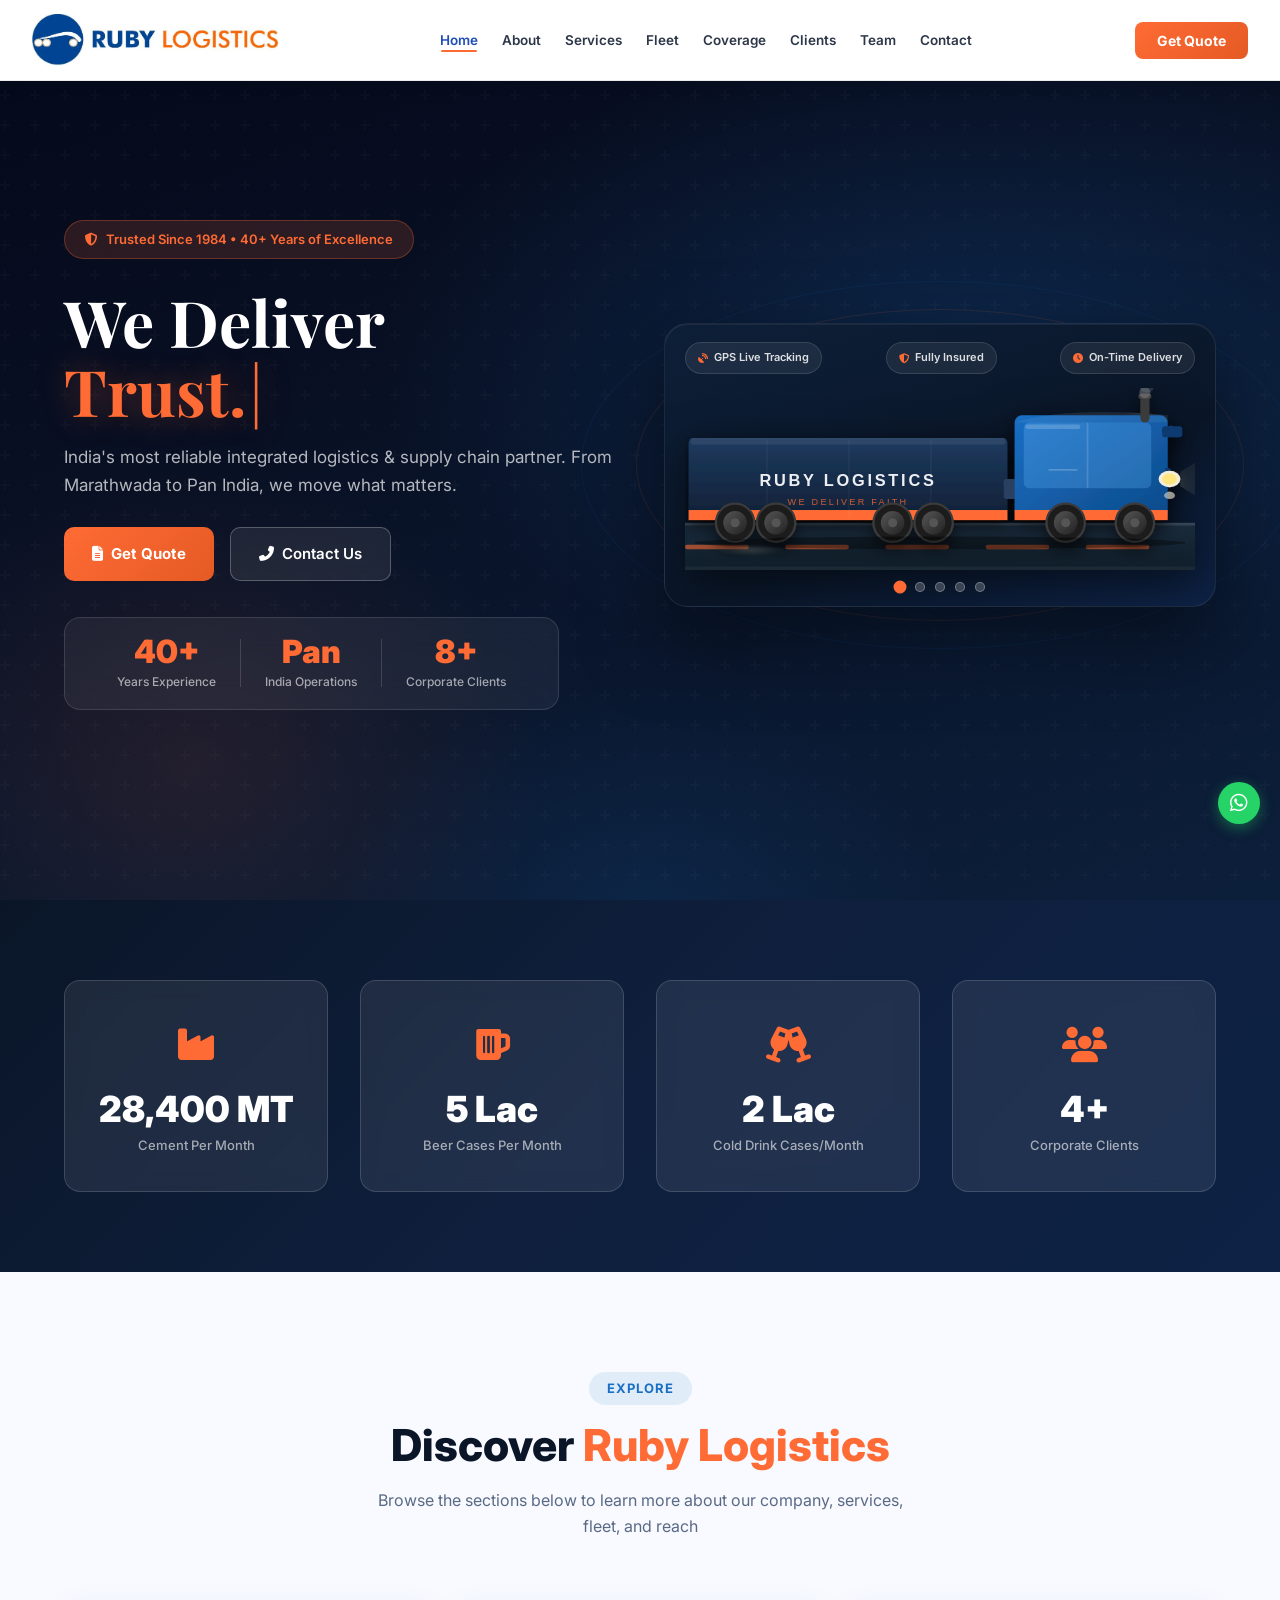
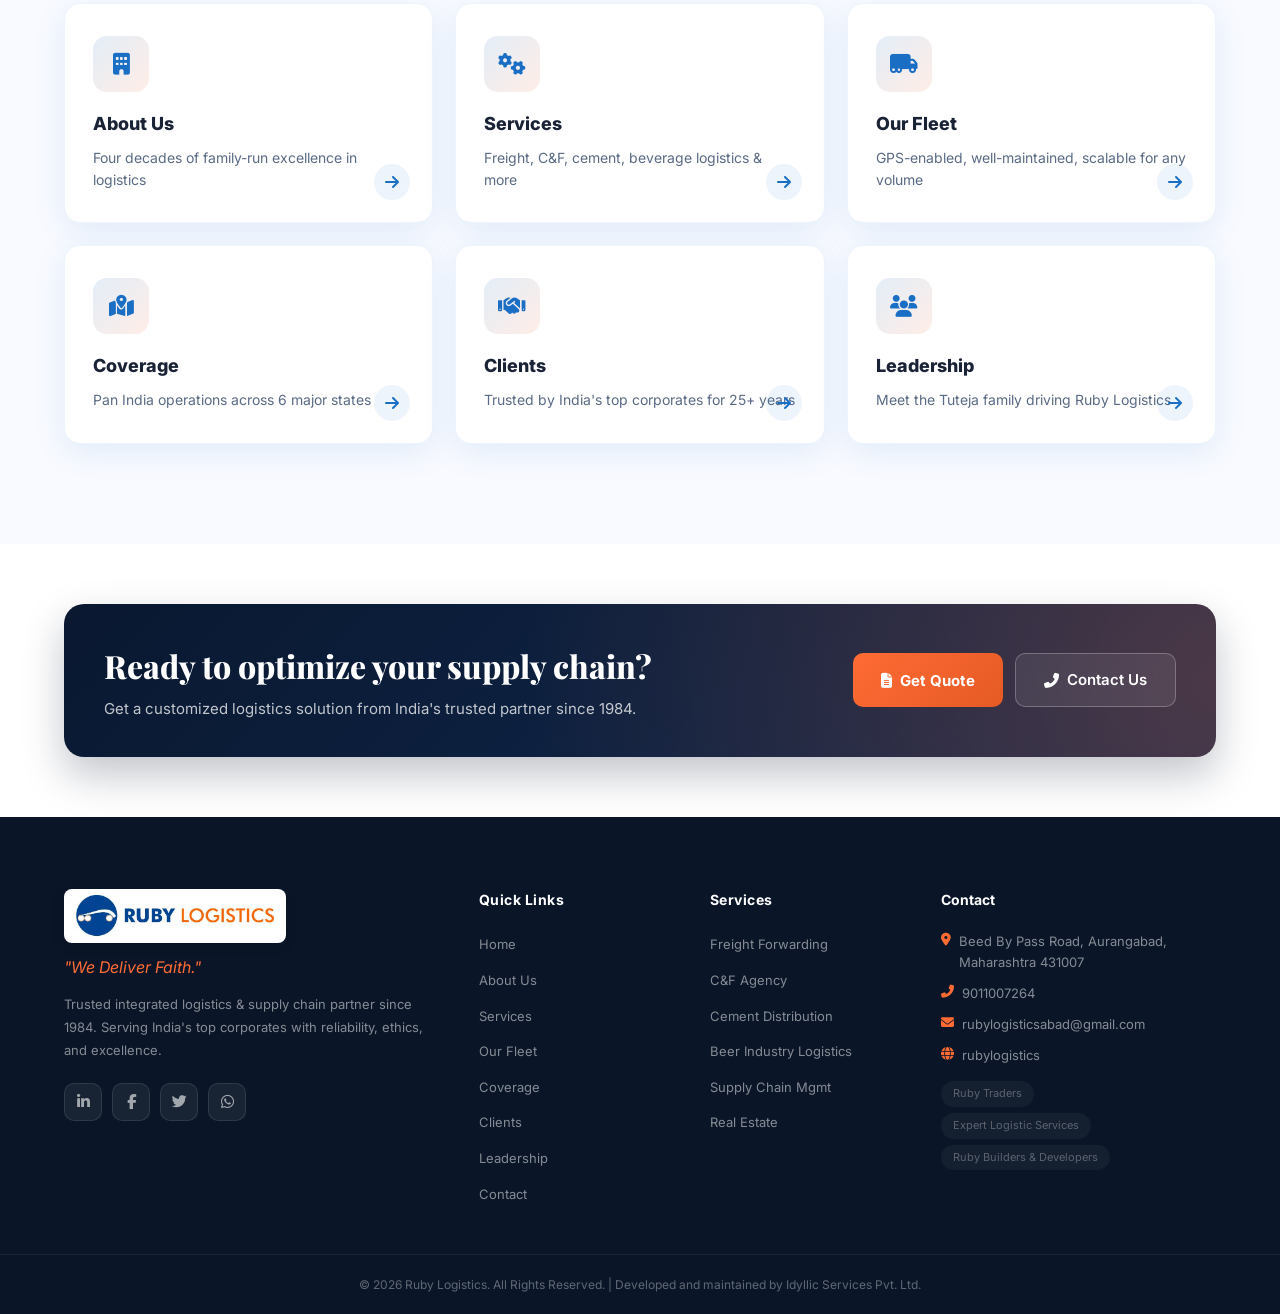
==== commit 3da1a657: "Update footer credit text to Idyllic Services" ====
--- a/website/index.html
+++ b/website/index.html
@@ -477,7 +477,7 @@
     </div>
     <div class="footer-bottom">
       <div class="container">
-        <p>&copy; 2026 Ruby Logistics. All Rights Reserved. | Designed with <i class="fas fa-heart"></i> for Excellence</p>
+        <p>&copy; 2026 Ruby Logistics. All Rights Reserved. | Developed and maintained by Idyllic Services Pvt. Ltd.</p>
       </div>
     </div>
   </footer>
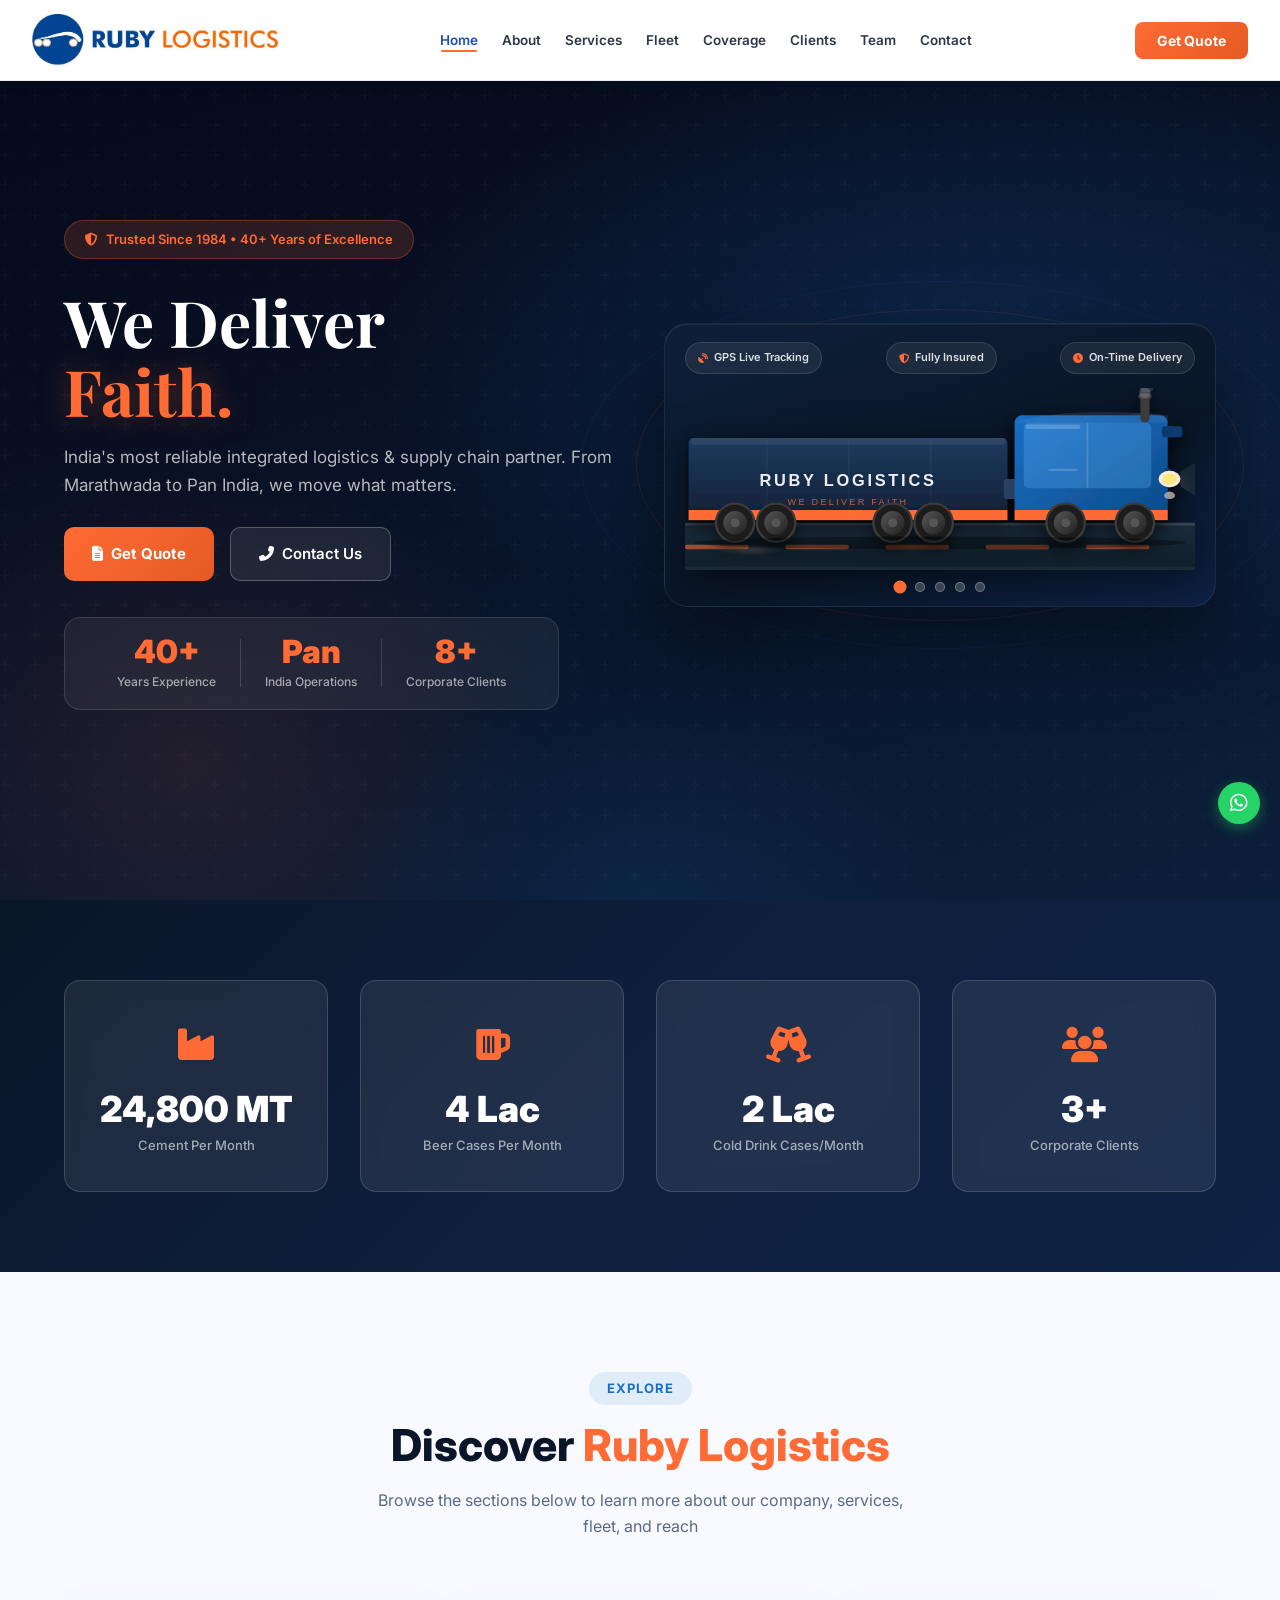
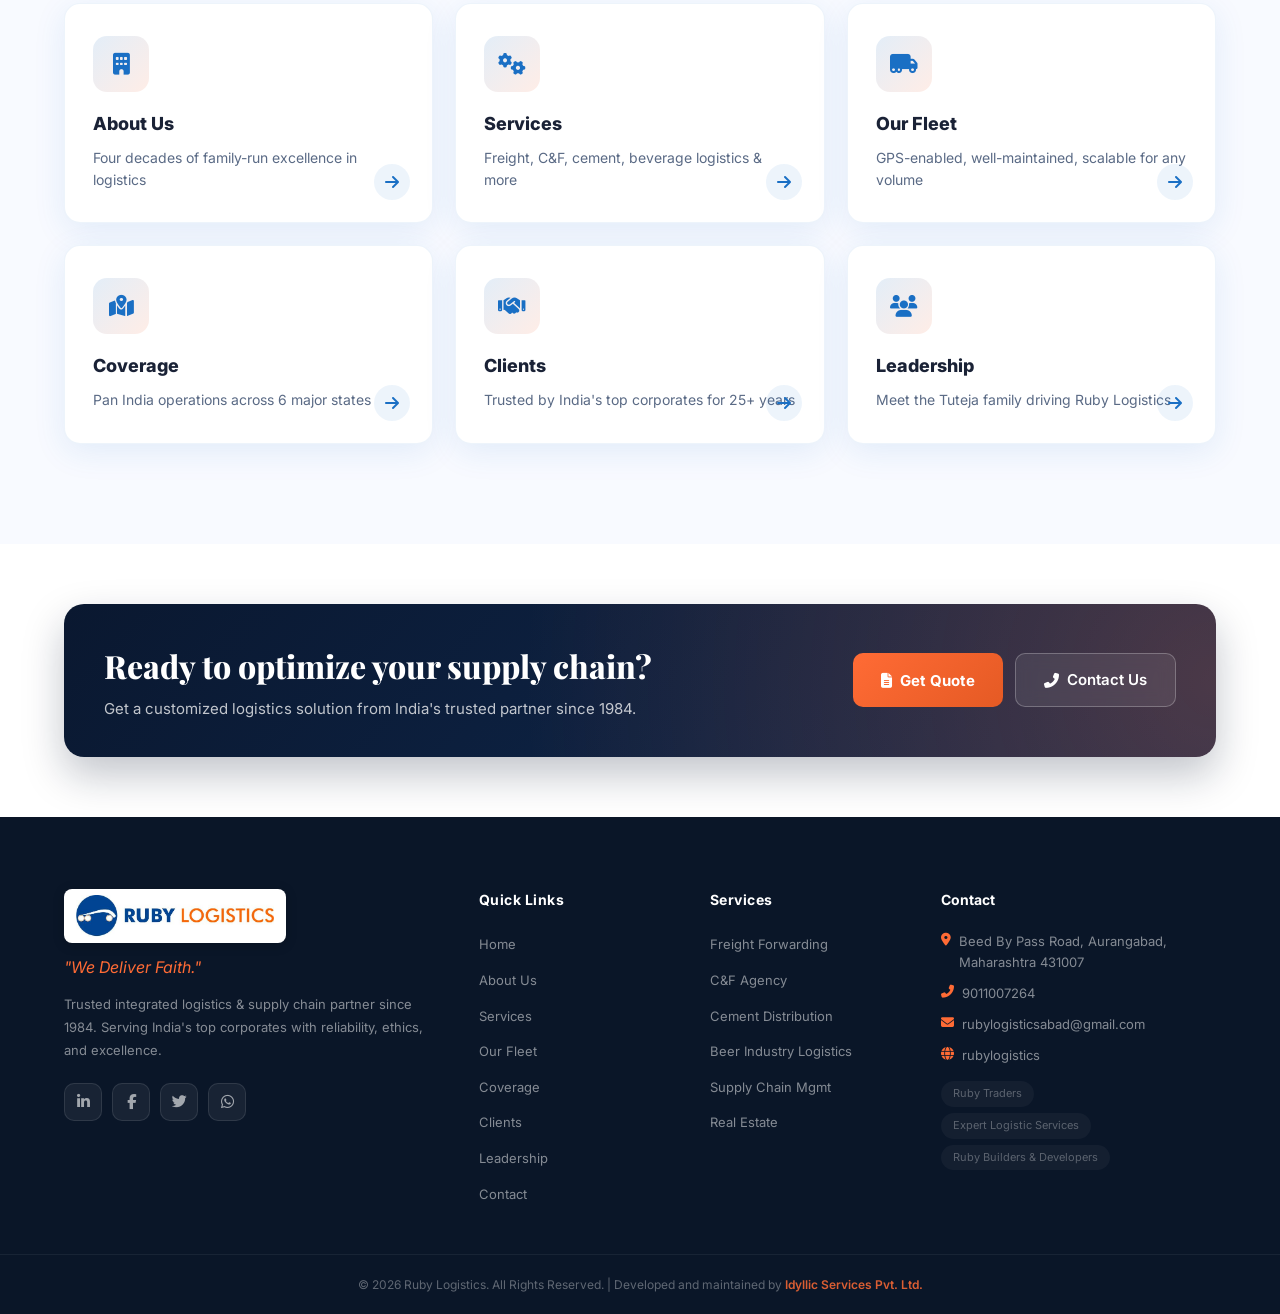
==== commit 1de08b47: "feat: link Idyllic Services footer credit to idyllicservices.in" ====
--- a/website/index.html
+++ b/website/index.html
@@ -477,7 +477,7 @@
     </div>
     <div class="footer-bottom">
       <div class="container">
-        <p>&copy; 2026 Ruby Logistics. All Rights Reserved. | Developed and maintained by Idyllic Services Pvt. Ltd.</p>
+        <p>&copy; 2026 Ruby Logistics. All Rights Reserved. | Developed and maintained by <a href="https://idyllicservices.in/" target="_blank" rel="noopener" class="credit-link">Idyllic Services Pvt. Ltd.</a></p>
       </div>
     </div>
   </footer>
--- a/website/css/style.css
+++ b/website/css/style.css
@@ -910,6 +910,7 @@
   position: absolute; inset: 0;
   background: linear-gradient(135deg, rgba(26,111,196,0.03), rgba(255,107,53,0.03));
   opacity: 0; transition: opacity 0.35s;
+  pointer-events: none;
 }
 .service-card:hover {
   transform: translateY(-8px);
@@ -1375,15 +1376,212 @@
 
 .team-card.featured-team {
   grid-column: span 2;
-  background: linear-gradient(135deg, var(--dark), var(--dark2));
-  border-color: rgba(255,107,53,0.3); color: white;
+  background:
+    radial-gradient(circle at 0% 0%, rgba(255,107,53,0.18), transparent 50%),
+    radial-gradient(circle at 100% 100%, rgba(26,111,196,0.22), transparent 55%),
+    linear-gradient(135deg, #0a1628 0%, #0d2245 50%, #0a1628 100%);
+  border: 1.5px solid rgba(255,107,53,0.35);
+  color: white;
   text-align: left;
-  display: flex; flex-direction: column; align-items: flex-start; gap: 12px;
-}
-.team-card.featured-team h3 { color: white; }
-.team-card.featured-team .team-exp { color: rgba(255,255,255,0.7); }
-.team-card.featured-team p { color: rgba(255,255,255,0.6); }
-.team-card.featured-team .team-role-tag { background: rgba(255,107,53,0.2); color: var(--orange); border-color: rgba(255,107,53,0.3); }
+  padding: 0;
+  overflow: hidden;
+  box-shadow: 0 20px 60px rgba(10,22,40,0.35);
+}
+.team-card.featured-team:hover {
+  transform: translateY(-8px);
+  box-shadow: 0 30px 80px rgba(255,107,53,0.18), 0 20px 60px rgba(10,22,40,0.45);
+  border-color: rgba(255,107,53,0.55);
+}
+
+/* Decorative pattern */
+.ft-pattern {
+  position: absolute; inset: 0;
+  background-image:
+    radial-gradient(circle at 20% 30%, rgba(255,107,53,0.08) 0%, transparent 30%),
+    radial-gradient(circle at 80% 70%, rgba(26,111,196,0.12) 0%, transparent 30%);
+  pointer-events: none;
+}
+.ft-pattern::before,
+.ft-pattern::after {
+  content: '';
+  position: absolute;
+  border-radius: 50%;
+  pointer-events: none;
+}
+.ft-pattern::before {
+  top: -80px; right: -80px;
+  width: 240px; height: 240px;
+  background: radial-gradient(circle, rgba(255,107,53,0.18), transparent 70%);
+  filter: blur(20px);
+}
+.ft-pattern::after {
+  bottom: -60px; left: -60px;
+  width: 200px; height: 200px;
+  background: radial-gradient(circle, rgba(26,111,196,0.25), transparent 70%);
+  filter: blur(20px);
+}
+
+/* Founder ribbon badge */
+.ft-badge {
+  position: relative;
+  display: inline-flex; align-items: center; gap: 8px;
+  background: linear-gradient(135deg, var(--orange), var(--orange-dark));
+  color: white;
+  padding: 9px 22px 9px 28px;
+  font-size: 11px; font-weight: 800; letter-spacing: 1.5px;
+  text-transform: uppercase;
+  border-radius: 0 0 0 18px;
+  box-shadow: 0 8px 20px rgba(255,107,53,0.35);
+  z-index: 2;
+  align-self: flex-end;
+  margin-left: auto;
+  width: max-content;
+}
+.ft-badge i { font-size: 13px; }
+
+/* Body grid */
+.ft-body {
+  position: relative;
+  display: grid;
+  grid-template-columns: auto 1fr;
+  gap: 32px;
+  padding: 14px 32px 32px;
+  z-index: 2;
+}
+
+/* Left column — avatar */
+.ft-left {
+  display: flex; flex-direction: column; align-items: center; gap: 14px;
+  padding-top: 8px;
+}
+.ft-avatar {
+  position: relative;
+  width: 120px; height: 120px;
+}
+.ft-avatar-inner {
+  position: relative;
+  width: 100%; height: 100%;
+  border-radius: 50%;
+  background: linear-gradient(135deg, var(--orange), var(--orange-dark));
+  display: flex; align-items: center; justify-content: center;
+  font-size: 28px; font-weight: 900; color: white;
+  letter-spacing: 2px;
+  border: 4px solid rgba(255,255,255,0.1);
+  box-shadow: 0 12px 32px rgba(255,107,53,0.4), inset 0 2px 8px rgba(255,255,255,0.2);
+  z-index: 2;
+}
+.ft-avatar-glow {
+  position: absolute; inset: -8px;
+  border-radius: 50%;
+  background: conic-gradient(from 0deg, var(--orange), var(--blue), var(--orange));
+  opacity: 0.4;
+  filter: blur(12px);
+  animation: ftGlowSpin 6s linear infinite;
+  z-index: 1;
+}
+@keyframes ftGlowSpin {
+  to { transform: rotate(360deg); }
+}
+.ft-since {
+  font-size: 11px;
+  color: rgba(255,255,255,0.6);
+  letter-spacing: 1.5px;
+  text-transform: uppercase;
+  text-align: center;
+}
+.ft-since strong { color: var(--orange); font-size: 14px; letter-spacing: 1px; }
+
+/* Right column — content */
+.ft-right { display: flex; flex-direction: column; gap: 14px; min-width: 0; }
+.ft-name-row {
+  display: flex; align-items: center; justify-content: space-between;
+  flex-wrap: wrap; gap: 12px;
+  padding-bottom: 12px;
+  border-bottom: 1px solid rgba(255,255,255,0.08);
+}
+.team-card.featured-team .ft-name-row h3 {
+  font-size: 24px; font-weight: 800; color: white;
+  margin: 0; line-height: 1.2;
+  font-family: 'Playfair Display', serif;
+}
+.ft-yrs {
+  display: inline-flex; align-items: center; gap: 6px;
+  background: rgba(255,107,53,0.15);
+  border: 1px solid rgba(255,107,53,0.3);
+  color: var(--orange);
+  padding: 6px 14px;
+  border-radius: 100px;
+  font-size: 12px; font-weight: 700;
+  white-space: nowrap;
+}
+.ft-yrs i { font-size: 11px; }
+
+/* Quote block */
+.ft-quote {
+  position: relative;
+  padding: 14px 16px 14px 22px;
+  background: rgba(255,255,255,0.03);
+  border-left: 3px solid var(--orange);
+  border-radius: 0 12px 12px 0;
+}
+.ft-quote-icon {
+  position: absolute;
+  top: 10px; left: -2px;
+  font-size: 14px;
+  color: var(--orange);
+  background: var(--dark);
+  padding: 2px 4px;
+}
+.team-card.featured-team .ft-quote p {
+  font-size: 14px; color: rgba(255,255,255,0.78);
+  line-height: 1.7; margin: 0;
+  font-style: italic;
+}
+
+/* Stats row */
+.ft-stats {
+  display: flex; align-items: center; gap: 6px;
+  padding: 12px 16px;
+  background: rgba(255,255,255,0.04);
+  border: 1px solid rgba(255,255,255,0.06);
+  border-radius: 12px;
+}
+.ft-stat {
+  flex: 1;
+  display: flex; flex-direction: column; align-items: center; gap: 2px;
+}
+.ft-stat-num {
+  font-size: 20px; font-weight: 800;
+  background: linear-gradient(135deg, var(--orange), #ffa07a);
+  -webkit-background-clip: text;
+  background-clip: text;
+  color: transparent;
+  line-height: 1;
+}
+.ft-stat-lbl {
+  font-size: 10px;
+  color: rgba(255,255,255,0.55);
+  letter-spacing: 0.5px;
+  text-transform: uppercase;
+}
+.ft-stat-divider {
+  width: 1px; height: 28px;
+  background: linear-gradient(to bottom, transparent, rgba(255,255,255,0.15), transparent);
+}
+
+/* Role tag */
+.ft-role-tag {
+  align-self: flex-start;
+  display: inline-flex; align-items: center; gap: 8px;
+  background: linear-gradient(135deg, rgba(255,107,53,0.2), rgba(255,107,53,0.1));
+  border: 1px solid rgba(255,107,53,0.35);
+  color: var(--orange);
+  padding: 8px 18px;
+  border-radius: 100px;
+  font-size: 12px; font-weight: 700;
+  letter-spacing: 0.5px;
+}
+.ft-role-tag i { font-size: 11px; }
 
 .team-avatar {
   width: 72px; height: 72px;
@@ -1577,6 +1775,13 @@
 .footer-bottom p { font-size: 12px; color: rgba(255,255,255,0.35); }
 .footer-bottom i { color: var(--orange); }
 .footer-delivery { color: rgba(255,107,53,0.5) !important; }
+.credit-link {
+  color: rgba(255,107,53,0.85);
+  font-weight: 600;
+  text-decoration: none;
+  transition: color 0.2s, text-shadow 0.2s;
+}
+.credit-link:hover { color: var(--orange); text-shadow: 0 0 8px rgba(255,107,53,0.4); }
 
 /* ================================================
    WHATSAPP + BACK TO TOP
@@ -1977,7 +2182,12 @@
   font: inherit;
   cursor: pointer;
   color: var(--blue);
-}
+  -webkit-tap-highlight-color: rgba(26,111,196,0.15);
+  user-select: none;
+  position: relative;
+  z-index: 2;
+}
+.service-cta * { pointer-events: none; }
 
 /* Inner-page section gets less top padding (no hero before it) */
 .page-banner + .section { padding-top: 70px; }
--- a/website/css/responsive.css
+++ b/website/css/responsive.css
@@ -197,6 +197,20 @@
   .team-grid { grid-template-columns: 1fr 1fr; gap: 16px; }
   .team-card.featured-team { grid-column: span 2; }
 
+  /* Founder card — mobile */
+  .ft-body { grid-template-columns: 1fr; gap: 18px; padding: 14px 22px 24px; text-align: center; }
+  .ft-left { flex-direction: row; justify-content: center; gap: 16px; }
+  .ft-avatar { width: 90px; height: 90px; }
+  .ft-avatar-inner { font-size: 22px; border-width: 3px; }
+  .ft-name-row { justify-content: center; }
+  .team-card.featured-team .ft-name-row h3 { font-size: 20px; }
+  .ft-quote { text-align: left; }
+  .ft-stats { padding: 10px 12px; }
+  .ft-stat-num { font-size: 17px; }
+  .ft-stat-lbl { font-size: 9px; }
+  .ft-role-tag { align-self: center; }
+  .ft-badge { font-size: 10px; padding: 8px 16px 8px 20px; letter-spacing: 1px; }
+
   /* --- Turnover stats --- */
   .turnover-grid { grid-template-columns: 1fr 1fr; gap: 16px; }
   .turnover-card { padding: 24px 16px; }
@@ -220,6 +234,14 @@
   .modal-box { padding: 24px 18px; margin: 16px; width: calc(100% - 32px); max-height: 90vh; overflow-y: auto; }
   .modal-overlay { padding: 12px; }
 
+  /* Service detail modal — mobile */
+  .service-detail-modal .modal-box { padding: 22px 16px; }
+  .sm-icon { width: 54px; height: 54px; font-size: 22px; margin-bottom: 14px; }
+  .sm-bullets li { font-size: 13px; padding: 9px 12px; gap: 10px; }
+  .service-modal-actions { gap: 8px; }
+  .service-modal-actions .btn-primary,
+  .service-modal-actions .btn-secondary { width: 100%; max-width: 280px; justify-content: center; min-height: 46px; font-size: 14px; }
+
   /* --- Testimonials --- */
   .testimonials-grid { grid-template-columns: 1fr; gap: 16px; }
   .testimonial-card { padding: 20px; }
@@ -310,8 +332,21 @@
 
   /* Team — single column */
   .team-grid { grid-template-columns: 1fr; }
-  .team-card.featured-team { grid-column: span 1; }
-  .team-card { padding: 20px 16px; }
+  .team-card.featured-team { grid-column: span 1; padding: 0; }
+  .team-card:not(.featured-team) { padding: 20px 16px; }
+
+  /* Founder card — small phones */
+  .ft-body { padding: 12px 18px 22px; gap: 16px; }
+  .ft-left { gap: 12px; }
+  .ft-avatar { width: 80px; height: 80px; }
+  .ft-avatar-inner { font-size: 19px; }
+  .team-card.featured-team .ft-name-row h3 { font-size: 18px; }
+  .ft-yrs { font-size: 11px; padding: 5px 12px; }
+  .team-card.featured-team .ft-quote p { font-size: 13px; }
+  .ft-quote { padding: 12px 14px 12px 18px; }
+  .ft-stat-num { font-size: 16px; }
+  .ft-stat-lbl { font-size: 8px; letter-spacing: 0.3px; }
+  .ft-role-tag { font-size: 11px; padding: 7px 14px; }
 
   /* Turnover — single column */
   .turnover-grid { grid-template-columns: 1fr; }
